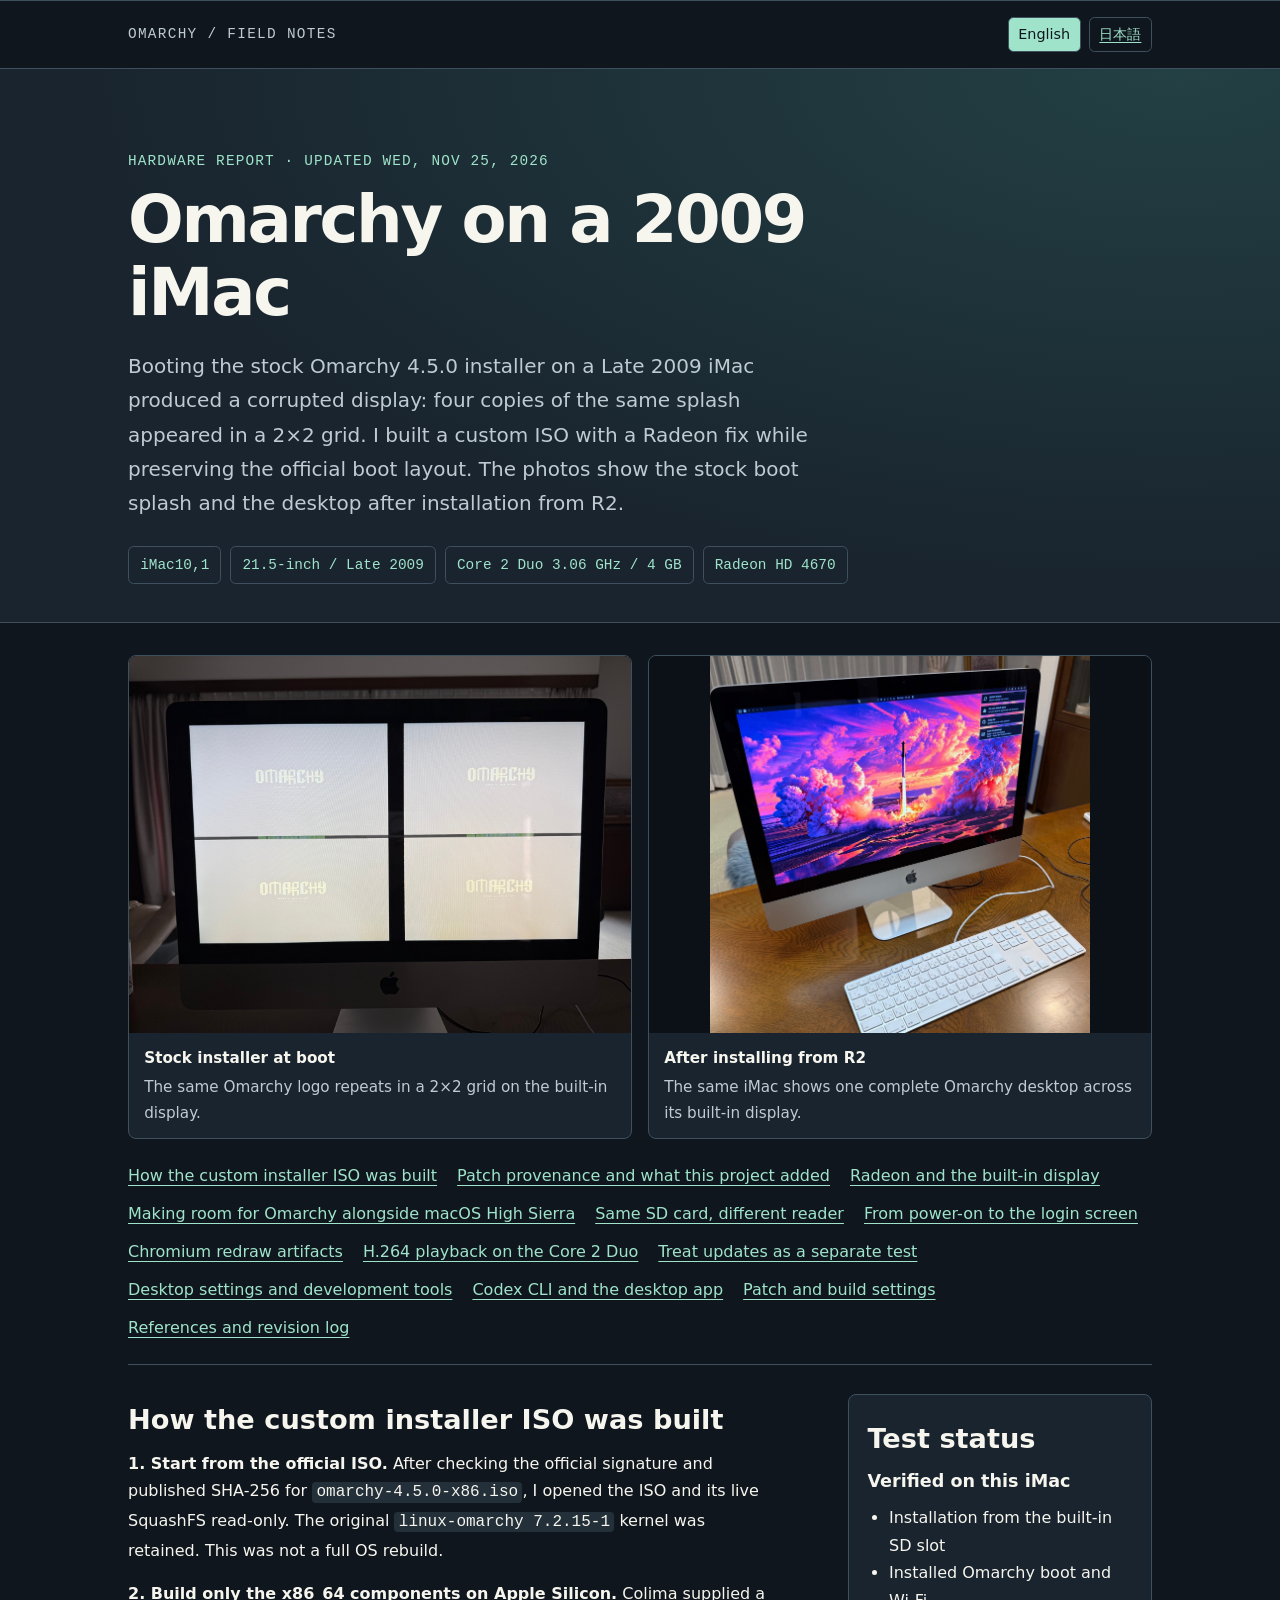
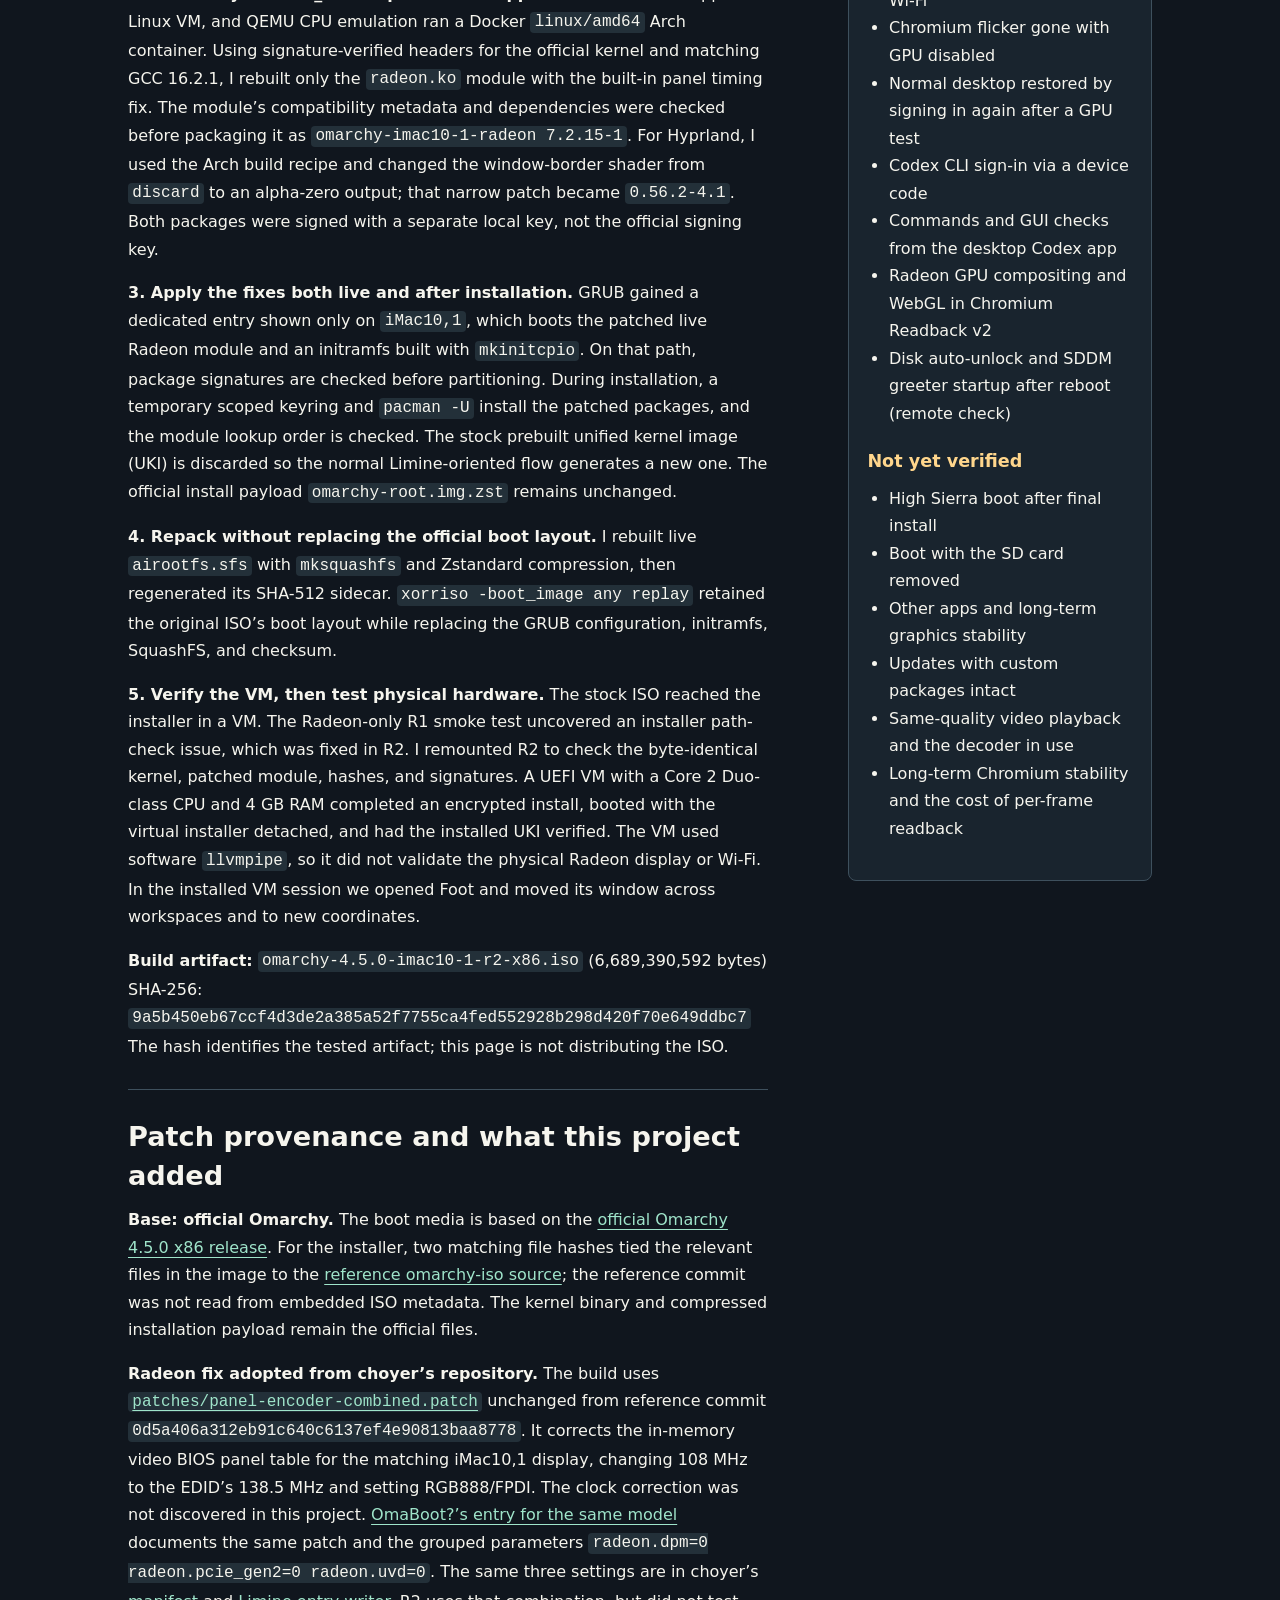
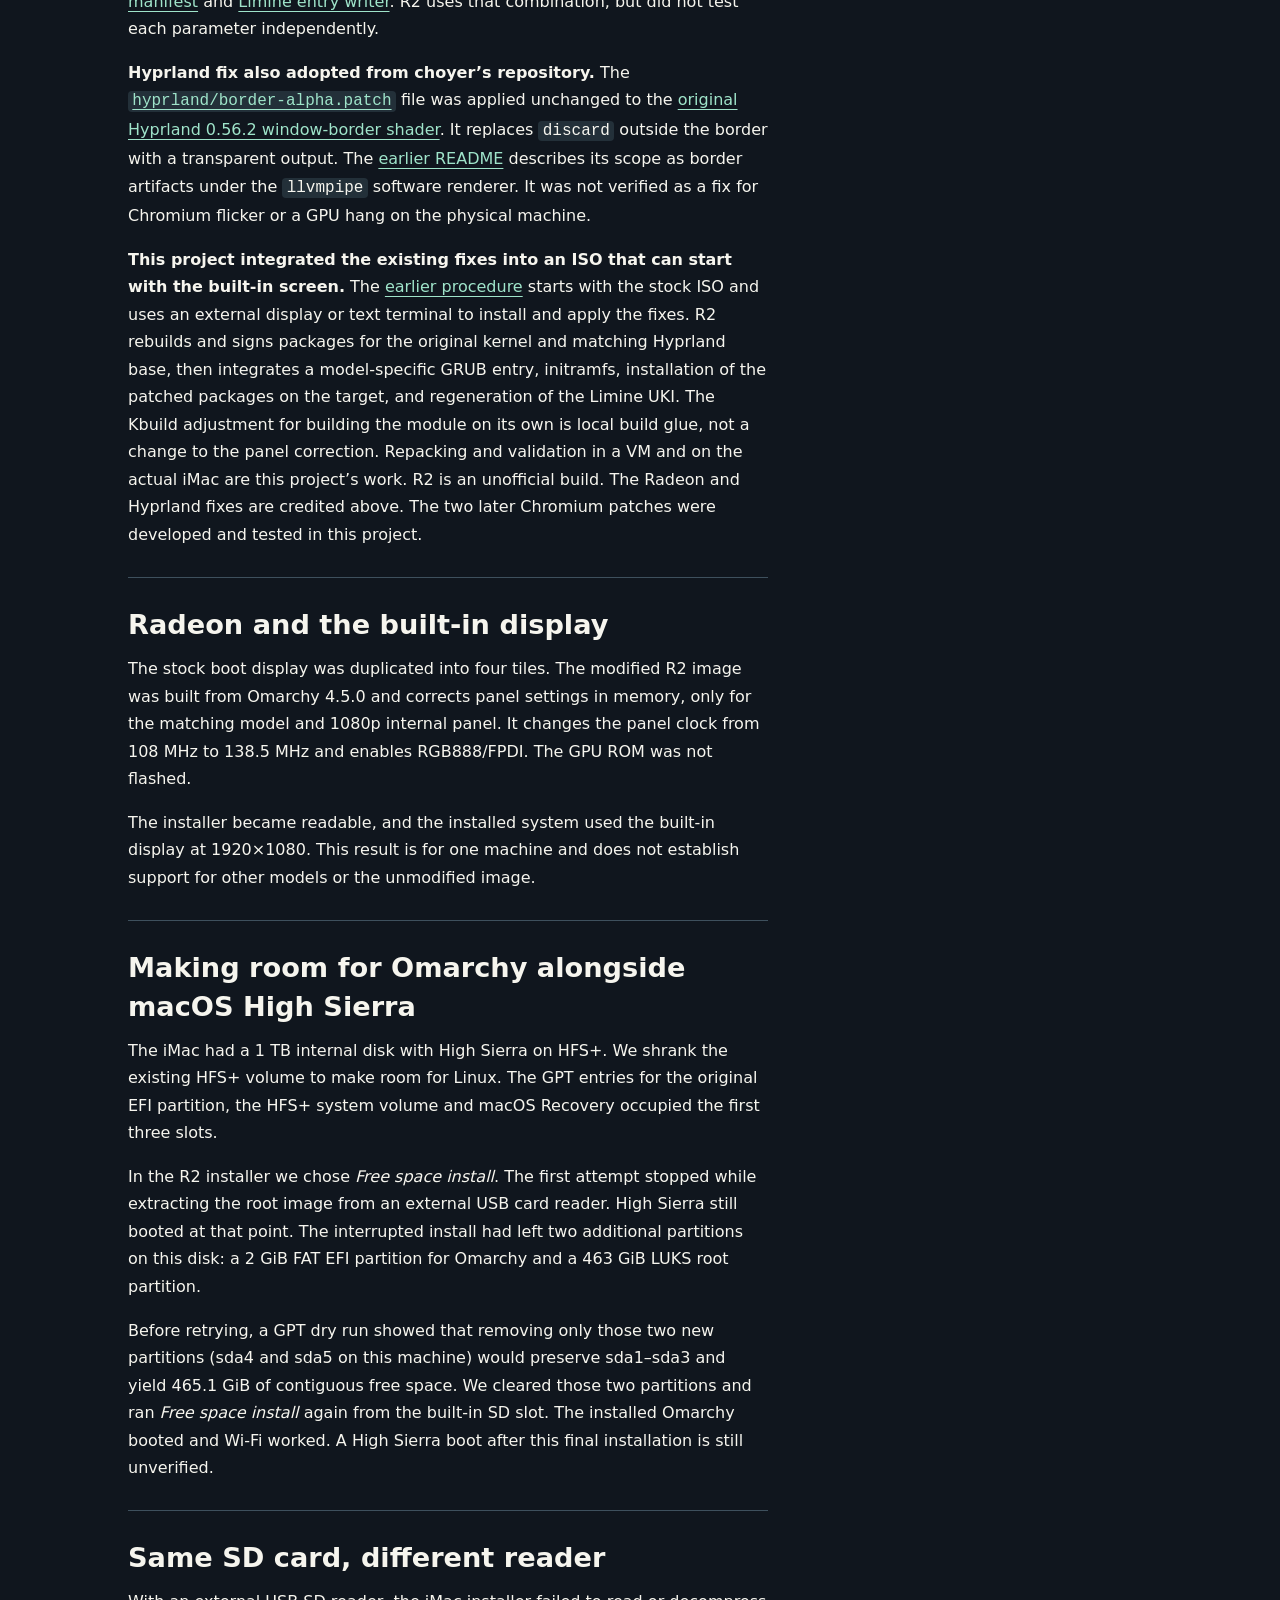
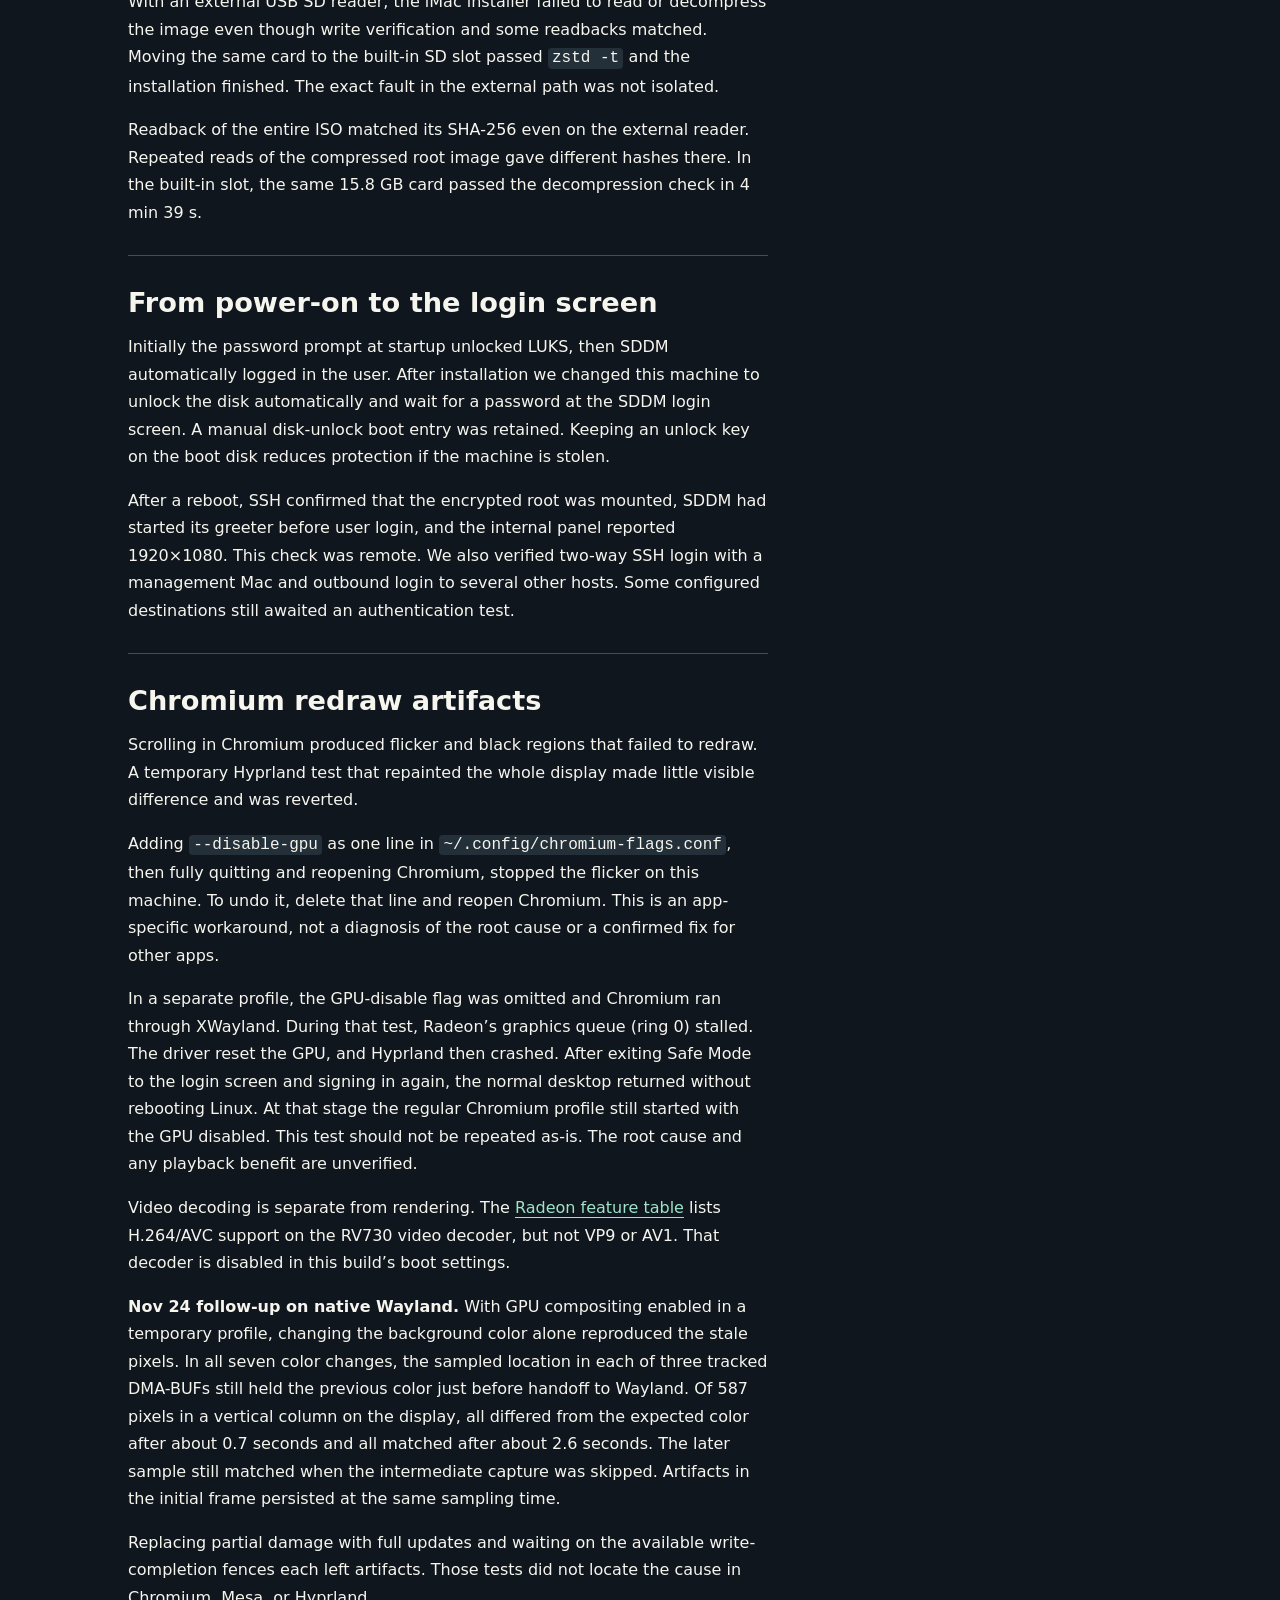
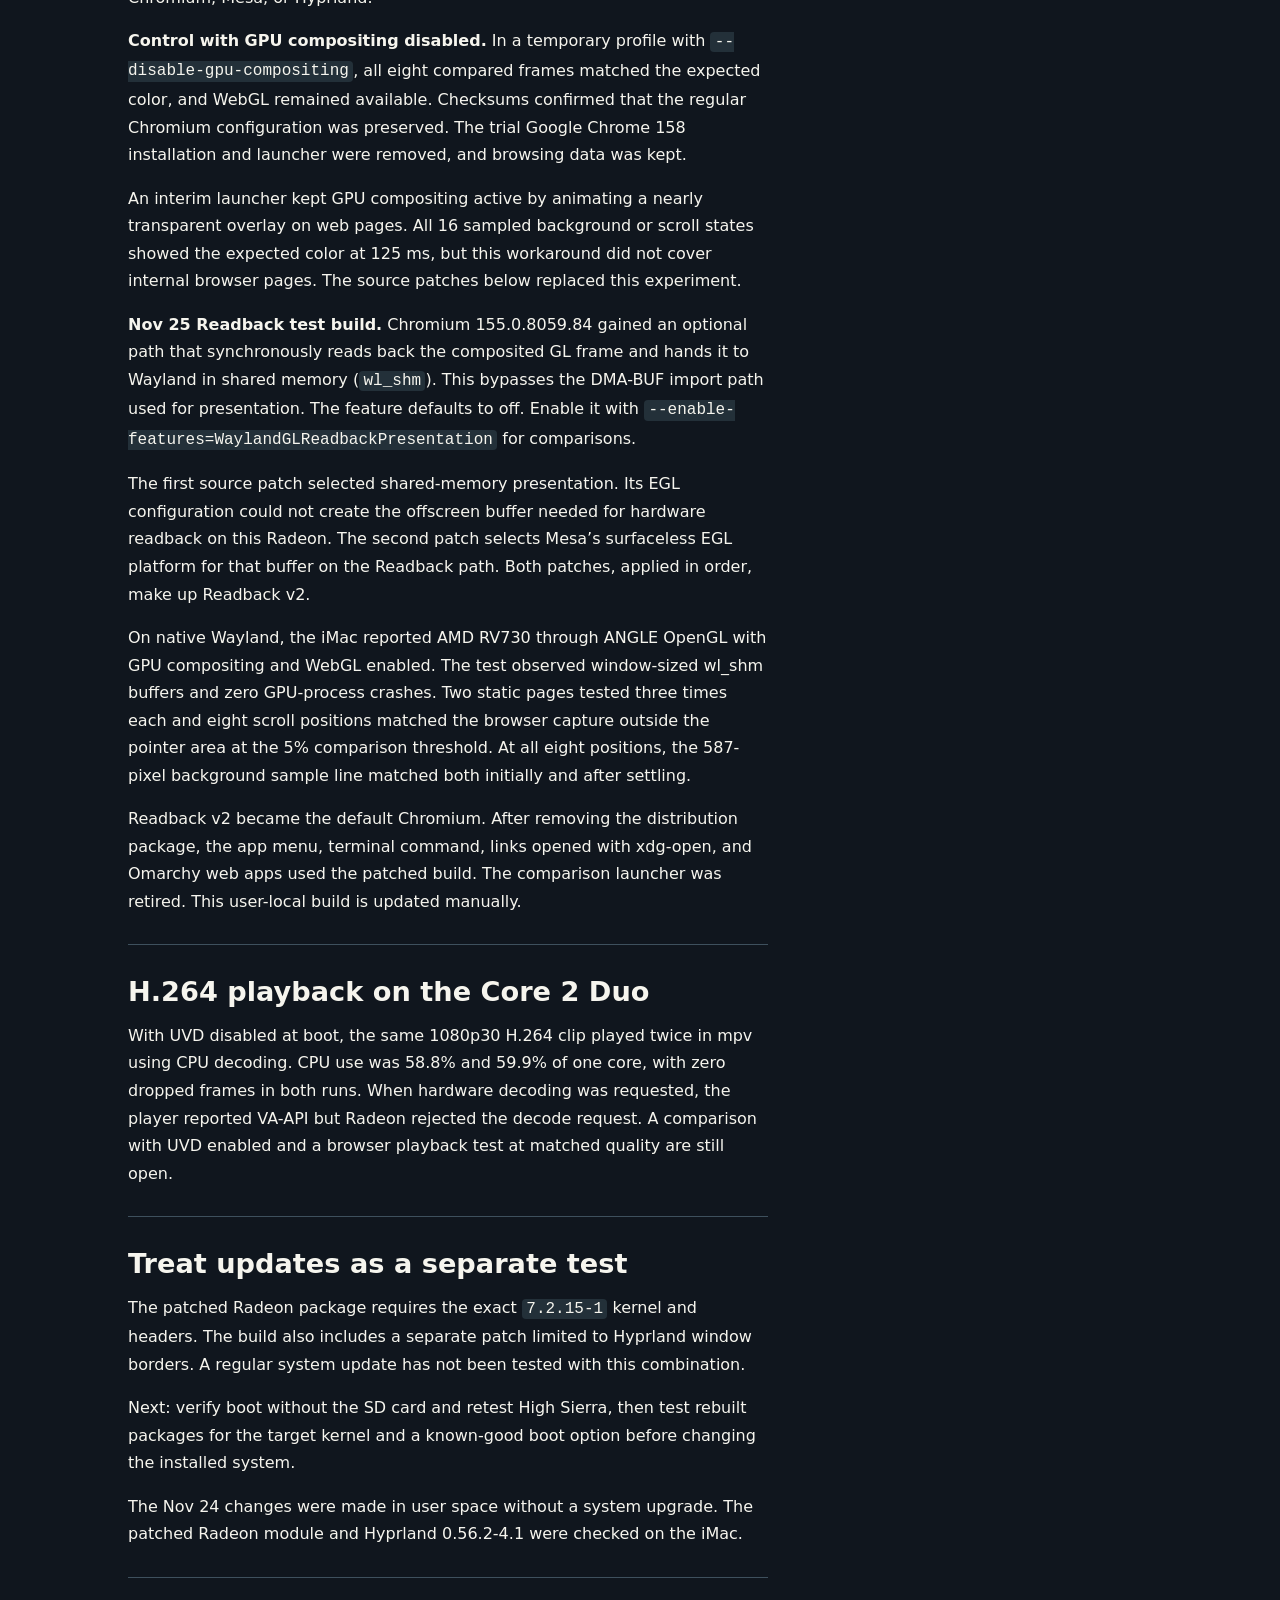
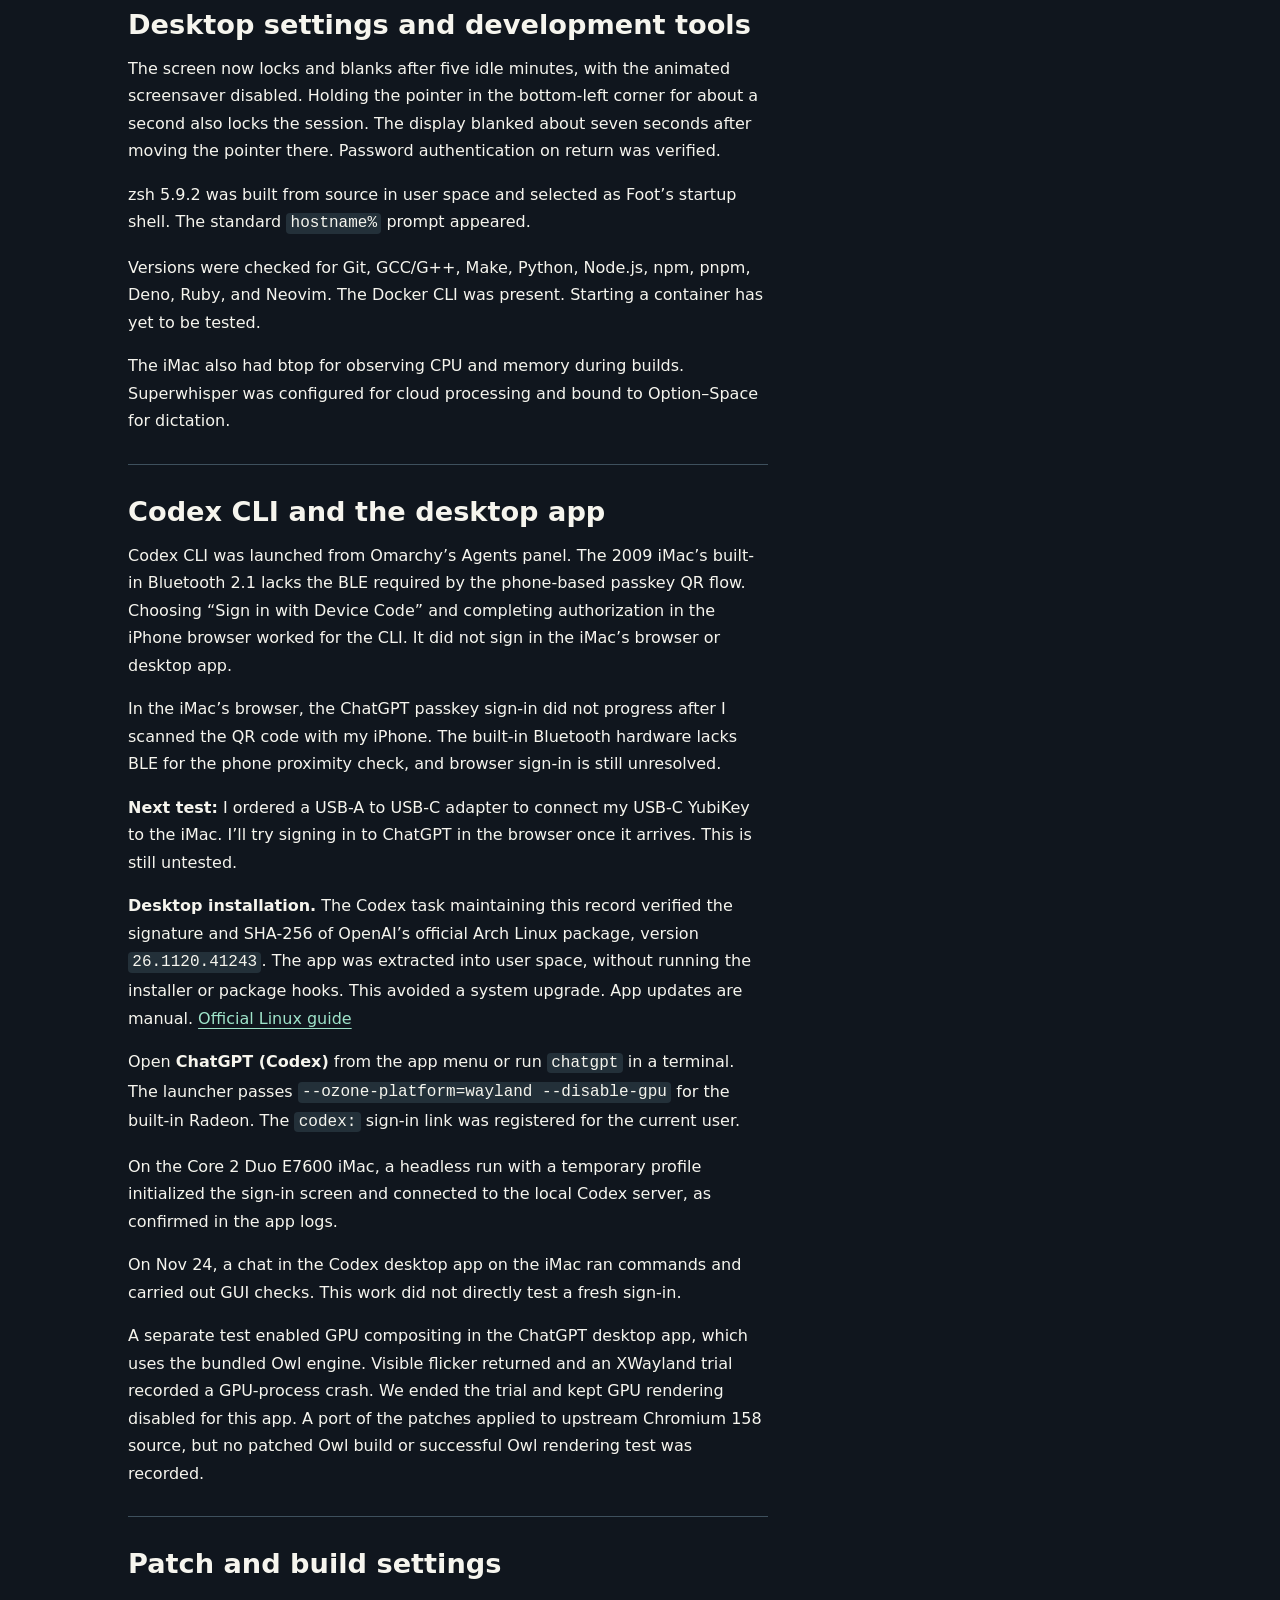
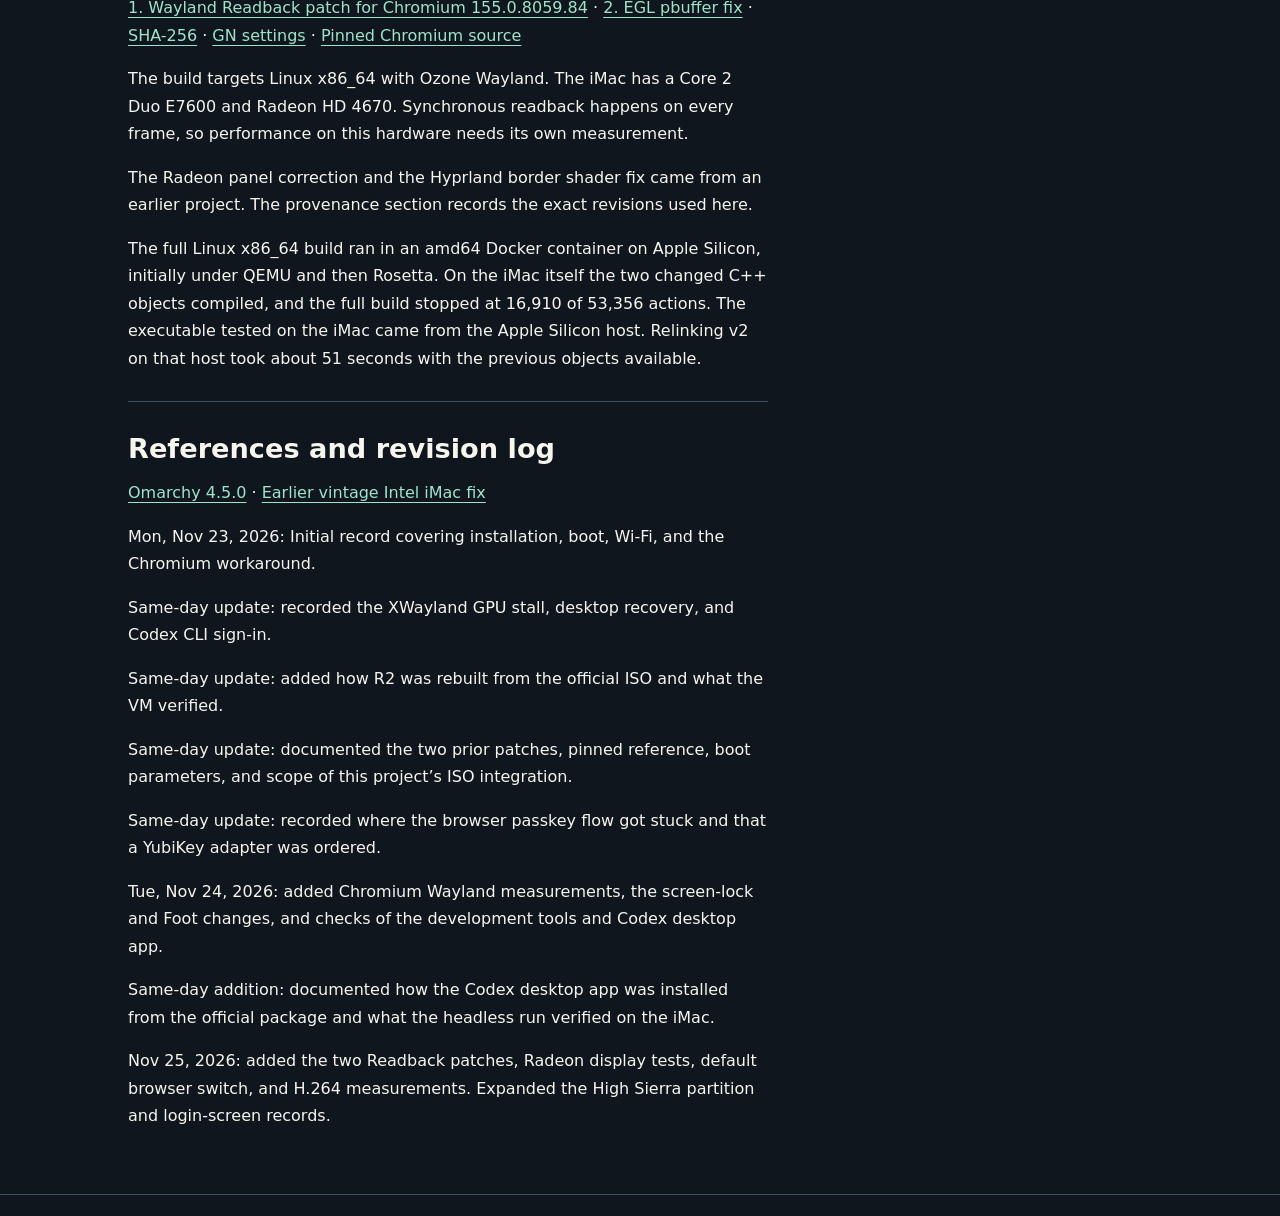
==== docs/index.html @ a78d5754 "Publish bilingual Late 2009 iMac field notes and Chromium Readback patches" ====
<!doctype html>
<html lang="en"><head><meta charset="utf-8"><meta name="viewport" content="width=device-width, initial-scale=1"><title>Omarchy on a 2009 iMac</title><meta name="description" content="Booting the stock Omarchy 4.5.0 installer on a Late 2009 iMac produced a corrupted display: four copies of the same splash appeared in a 2×2 grid. I built a custom ISO with a Radeon fix while preserving the official boot layout. The photos show the stock boot splash and the desktop after installation from R2."><link rel="canonical" href="https://dueyama.github.io/omarchy-imac-field-notes/">
<link rel="alternate" hreflang="en" href="https://dueyama.github.io/omarchy-imac-field-notes/">
<link rel="alternate" hreflang="ja" href="https://dueyama.github.io/omarchy-imac-field-notes/ja.html">
<meta property="og:type" content="article"><meta property="og:url" content="https://dueyama.github.io/omarchy-imac-field-notes/">
<meta property="og:title" content="Omarchy on a 2009 iMac">
<meta property="og:description" content="Booting the stock Omarchy 4.5.0 installer on a Late 2009 iMac produced a corrupted display: four copies of the same splash appeared in a 2×2 grid. I built a custom ISO with a Radeon fix while preserving the official boot layout. The photos show the stock boot splash and the desktop after installation from R2.">
<meta property="og:image" content="https://dueyama.github.io/omarchy-imac-field-notes/images/r2-desktop.jpeg">
<meta name="twitter:card" content="summary_large_image"><link rel="stylesheet" href="style.css"></head>
<body><header><div class="wrap"><div class="label">OMARCHY / FIELD NOTES</div><nav class="lang" aria-label="Language"><span aria-current="page">English</span><a href="ja.html" lang="ja" hreflang="ja">日本語</a></nav></div></header>
<div class="hero"><div class="wrap"><div class="eyebrow">HARDWARE REPORT · UPDATED WED, NOV 25, 2026</div><h1>Omarchy on a 2009 iMac</h1><p class="intro">Booting the stock Omarchy 4.5.0 installer on a Late 2009 iMac produced a corrupted display: four copies of the same splash appeared in a 2×2 grid. I built a custom ISO with a Radeon fix while preserving the official boot layout. The photos show the stock boot splash and the desktop after installation from R2.</p><ul class="spec"><li><b>iMac10,1</b></li><li><b>21.5-inch / Late 2009</b></li><li><b>Core 2 Duo 3.06 GHz / 4 GB</b></li><li><b>Radeon HD 4670</b></li></ul></div></div>
<main class="wrap"><div class="comparison"><figure><a href="images/stock-boot.jpeg"><img src="images/stock-boot.jpeg" width="1536" height="1152" alt="The same Omarchy logo repeats in a 2×2 grid on the built-in display." decoding="async"></a><figcaption><strong>Stock installer at boot</strong> The same Omarchy logo repeats in a 2×2 grid on the built-in display.</figcaption></figure><figure><a href="images/r2-desktop.jpeg"><img src="images/r2-desktop.jpeg" width="1536" height="1522" alt="The same iMac shows one complete Omarchy desktop across its built-in display." decoding="async"></a><figcaption><strong>After installing from R2</strong> The same iMac shows one complete Omarchy desktop across its built-in display.</figcaption></figure></div><nav class="toc" aria-label="Contents"><a href="#iso">How the custom installer ISO was built</a><a href="#provenance">Patch provenance and what this project added</a><a href="#display">Radeon and the built-in display</a><a href="#storage">Making room for Omarchy alongside macOS High Sierra</a><a href="#install">Same SD card, different reader</a><a href="#login">From power-on to the login screen</a><a href="#chromium">Chromium redraw artifacts</a><a href="#video">H.264 playback on the Core 2 Duo</a><a href="#updates">Treat updates as a separate test</a><a href="#daily">Desktop settings and development tools</a><a href="#codex">Codex CLI and the desktop app</a><a href="#patches">Patch and build settings</a><a href="#references">References and revision log</a></nav><div class="article"><article><section id="iso"><h2>How the custom installer ISO was built</h2><p><strong>1. Start from the official ISO.</strong> After checking the official signature and published SHA-256 for <code>omarchy-4.5.0-x86.iso</code>, I opened the ISO and its live SquashFS read-only. The original <code>linux-omarchy 7.2.15-1</code> kernel was retained. This was not a full OS rebuild.</p><p><strong>2. Build only the x86_64 components on Apple Silicon.</strong> Colima supplied a Linux VM, and QEMU CPU emulation ran a Docker <code>linux/amd64</code> Arch container. Using signature-verified headers for the official kernel and matching GCC 16.2.1, I rebuilt only the <code>radeon.ko</code> module with the built-in panel timing fix. The module’s compatibility metadata and dependencies were checked before packaging it as <code>omarchy-imac10-1-radeon 7.2.15-1</code>. For Hyprland, I used the Arch build recipe and changed the window-border shader from <code>discard</code> to an alpha-zero output; that narrow patch became <code>0.56.2-4.1</code>. Both packages were signed with a separate local key, not the official signing key.</p><p><strong>3. Apply the fixes both live and after installation.</strong> GRUB gained a dedicated entry shown only on <code>iMac10,1</code>, which boots the patched live Radeon module and an initramfs built with <code>mkinitcpio</code>. On that path, package signatures are checked before partitioning. During installation, a temporary scoped keyring and <code>pacman -U</code> install the patched packages, and the module lookup order is checked. The stock prebuilt unified kernel image (UKI) is discarded so the normal Limine-oriented flow generates a new one. The official install payload <code>omarchy-root.img.zst</code> remains unchanged.</p><p><strong>4. Repack without replacing the official boot layout.</strong> I rebuilt live <code>airootfs.sfs</code> with <code>mksquashfs</code> and Zstandard compression, then regenerated its SHA-512 sidecar. <code>xorriso -boot_image any replay</code> retained the original ISO’s boot layout while replacing the GRUB configuration, initramfs, SquashFS, and checksum.</p><p><strong>5. Verify the VM, then test physical hardware.</strong> The stock ISO reached the installer in a VM. The Radeon-only R1 smoke test uncovered an installer path-check issue, which was fixed in R2. I remounted R2 to check the byte-identical kernel, patched module, hashes, and signatures. A UEFI VM with a Core 2 Duo-class CPU and 4 GB RAM completed an encrypted install, booted with the virtual installer detached, and had the installed UKI verified. The VM used software <code>llvmpipe</code>, so it did not validate the physical Radeon display or Wi-Fi. In the installed VM session we opened Foot and moved its window across workspaces and to new coordinates.</p><p><strong>Build artifact:</strong> <code>omarchy-4.5.0-imac10-1-r2-x86.iso</code> (6,689,390,592 bytes)<br>SHA-256: <code>9a5b450eb67ccf4d3de2a385a52f7755ca4fed552928b298d420f70e649ddbc7</code><br>The hash identifies the tested artifact; this page is not distributing the ISO.</p></section><section id="provenance"><h2>Patch provenance and what this project added</h2><p><strong>Base: official Omarchy.</strong> The boot media is based on the <a href="https://github.com/omacom/omarchy/releases/tag/v4.5.0">official Omarchy 4.5.0 x86 release</a>. For the installer, two matching file hashes tied the relevant files in the image to the <a href="https://github.com/omacom/omarchy-iso/tree/d5136a69782c00fe8d53fc98e4f3a990447d4840">reference omarchy-iso source</a>; the reference commit was not read from embedded ISO metadata. The kernel binary and compressed installation payload remain the official files.</p><p><strong>Radeon fix adopted from choyer’s repository.</strong> The build uses <a href="https://github.com/choyer/omarchy-vintage-intel-imac-fix/blob/0d5a406a312eb91c640c6137ef4e90813baa8778/patches/panel-encoder-combined.patch"><code>patches/panel-encoder-combined.patch</code></a> unchanged from reference commit <code>0d5a406a312eb91c640c6137ef4e90813baa8778</code>. It corrects the in-memory video BIOS panel table for the matching iMac10,1 display, changing 108 MHz to the EDID’s 138.5 MHz and setting RGB888/FPDI. The clock correction was not discovered in this project. <a href="https://doesitomarchy.com/fixes#omaboot.radeon-imac10-1-panel-clock">OmaBoot?’s entry for the same model</a> documents the same patch and the grouped parameters <code>radeon.dpm=0 radeon.pcie_gen2=0 radeon.uvd=0</code>. The same three settings are in choyer’s <a href="https://github.com/choyer/omarchy-vintage-intel-imac-fix/blob/0d5a406a312eb91c640c6137ef4e90813baa8778/manifest.json#L12">manifest</a> and <a href="https://github.com/choyer/omarchy-vintage-intel-imac-fix/blob/0d5a406a312eb91c640c6137ef4e90813baa8778/tools/write-limine-entry.py#L9">Limine entry writer</a>. R2 uses that combination, but did not test each parameter independently.</p><p><strong>Hyprland fix also adopted from choyer’s repository.</strong> The <a href="https://github.com/choyer/omarchy-vintage-intel-imac-fix/blob/0d5a406a312eb91c640c6137ef4e90813baa8778/hyprland/border-alpha.patch"><code>hyprland/border-alpha.patch</code></a> file was applied unchanged to the <a href="https://github.com/hyprwm/Hyprland/blob/efb50993780079460b0cbed1363e2166a2de1d9f/src/render/shaders/glsl/border.glsl">original Hyprland 0.56.2 window-border shader</a>. It replaces <code>discard</code> outside the border with a transparent output. The <a href="https://github.com/choyer/omarchy-vintage-intel-imac-fix/blob/0d5a406a312eb91c640c6137ef4e90813baa8778/README.md">earlier README</a> describes its scope as border artifacts under the <code>llvmpipe</code> software renderer. It was not verified as a fix for Chromium flicker or a GPU hang on the physical machine.</p><p><strong>This project integrated the existing fixes into an ISO that can start with the built-in screen.</strong> The <a href="https://github.com/choyer/omarchy-vintage-intel-imac-fix/blob/0d5a406a312eb91c640c6137ef4e90813baa8778/README.md">earlier procedure</a> starts with the stock ISO and uses an external display or text terminal to install and apply the fixes. R2 rebuilds and signs packages for the original kernel and matching Hyprland base, then integrates a model-specific GRUB entry, initramfs, installation of the patched packages on the target, and regeneration of the Limine UKI. The Kbuild adjustment for building the module on its own is local build glue, not a change to the panel correction. Repacking and validation in a VM and on the actual iMac are this project’s work. R2 is an unofficial build. The Radeon and Hyprland fixes are credited above. The two later Chromium patches were developed and tested in this project.</p></section><section id="display"><h2>Radeon and the built-in display</h2><p>The stock boot display was duplicated into four tiles. The modified R2 image was built from Omarchy 4.5.0 and corrects panel settings in memory, only for the matching model and 1080p internal panel. It changes the panel clock from 108 MHz to 138.5 MHz and enables RGB888/FPDI. The GPU ROM was not flashed.</p><p>The installer became readable, and the installed system used the built-in display at 1920×1080. This result is for one machine and does not establish support for other models or the unmodified image.</p></section><section id="storage"><h2>Making room for Omarchy alongside macOS High Sierra</h2><p>The iMac had a 1 TB internal disk with High Sierra on HFS+. We shrank the existing HFS+ volume to make room for Linux. The GPT entries for the original EFI partition, the HFS+ system volume and macOS Recovery occupied the first three slots.</p><p>In the R2 installer we chose <em>Free space install</em>. The first attempt stopped while extracting the root image from an external USB card reader. High Sierra still booted at that point. The interrupted install had left two additional partitions on this disk: a 2 GiB FAT EFI partition for Omarchy and a 463 GiB LUKS root partition.</p><p>Before retrying, a GPT dry run showed that removing only those two new partitions (sda4 and sda5 on this machine) would preserve sda1–sda3 and yield 465.1 GiB of contiguous free space. We cleared those two partitions and ran <em>Free space install</em> again from the built-in SD slot. The installed Omarchy booted and Wi-Fi worked. A High Sierra boot after this final installation is still unverified.</p></section><section id="install"><h2>Same SD card, different reader</h2><p>With an external USB SD reader, the iMac installer failed to read or decompress the image even though write verification and some readbacks matched. Moving the same card to the built-in SD slot passed <code>zstd -t</code> and the installation finished. The exact fault in the external path was not isolated.</p><p>Readback of the entire ISO matched its SHA-256 even on the external reader. Repeated reads of the compressed root image gave different hashes there. In the built-in slot, the same 15.8 GB card passed the decompression check in 4 min 39 s.</p></section><section id="login"><h2>From power-on to the login screen</h2><p>Initially the password prompt at startup unlocked LUKS, then SDDM automatically logged in the user. After installation we changed this machine to unlock the disk automatically and wait for a password at the SDDM login screen. A manual disk-unlock boot entry was retained. Keeping an unlock key on the boot disk reduces protection if the machine is stolen.</p><p>After a reboot, SSH confirmed that the encrypted root was mounted, SDDM had started its greeter before user login, and the internal panel reported 1920×1080. This check was remote. We also verified two-way SSH login with a management Mac and outbound login to several other hosts. Some configured destinations still awaited an authentication test.</p></section><section id="chromium"><h2>Chromium redraw artifacts</h2><p>Scrolling in Chromium produced flicker and black regions that failed to redraw. A temporary Hyprland test that repainted the whole display made little visible difference and was reverted.</p><p>Adding <code>--disable-gpu</code> as one line in <code>~/.config/chromium-flags.conf</code>, then fully quitting and reopening Chromium, stopped the flicker on this machine. To undo it, delete that line and reopen Chromium. This is an app-specific workaround, not a diagnosis of the root cause or a confirmed fix for other apps.</p><p>In a separate profile, the GPU-disable flag was omitted and Chromium ran through XWayland. During that test, Radeon’s graphics queue (ring 0) stalled. The driver reset the GPU, and Hyprland then crashed. After exiting Safe Mode to the login screen and signing in again, the normal desktop returned without rebooting Linux. At that stage the regular Chromium profile still started with the GPU disabled. This test should not be repeated as-is. The root cause and any playback benefit are unverified.</p><p>Video decoding is separate from rendering. The <a href="https://www.x.org/RadeonFeature/#radeon-uvd-unified-video-decoder-hardware">Radeon feature table</a> lists H.264/AVC support on the RV730 video decoder, but not VP9 or AV1. That decoder is disabled in this build’s boot settings.</p><p><strong>Nov 24 follow-up on native Wayland.</strong> With GPU compositing enabled in a temporary profile, changing the background color alone reproduced the stale pixels. In all seven color changes, the sampled location in each of three tracked DMA-BUFs still held the previous color just before handoff to Wayland. Of 587 pixels in a vertical column on the display, all differed from the expected color after about 0.7 seconds and all matched after about 2.6 seconds. The later sample still matched when the intermediate capture was skipped. Artifacts in the initial frame persisted at the same sampling time.</p><p>Replacing partial damage with full updates and waiting on the available write-completion fences each left artifacts. Those tests did not locate the cause in Chromium, Mesa, or Hyprland.</p><p><strong>Control with GPU compositing disabled.</strong> In a temporary profile with <code>--disable-gpu-compositing</code>, all eight compared frames matched the expected color, and WebGL remained available. Checksums confirmed that the regular Chromium configuration was preserved. The trial Google Chrome 158 installation and launcher were removed, and browsing data was kept.</p><p>An interim launcher kept GPU compositing active by animating a nearly transparent overlay on web pages. All 16 sampled background or scroll states showed the expected color at 125 ms, but this workaround did not cover internal browser pages. The source patches below replaced this experiment.</p><p><strong>Nov 25 Readback test build.</strong> Chromium 155.0.8059.84 gained an optional path that synchronously reads back the composited GL frame and hands it to Wayland in shared memory (<code>wl_shm</code>). This bypasses the DMA-BUF import path used for presentation. The feature defaults to off. Enable it with <code>--enable-features=WaylandGLReadbackPresentation</code> for comparisons.</p><p>The first source patch selected shared-memory presentation. Its EGL configuration could not create the offscreen buffer needed for hardware readback on this Radeon. The second patch selects Mesa’s surfaceless EGL platform for that buffer on the Readback path. Both patches, applied in order, make up Readback v2.</p><p>On native Wayland, the iMac reported AMD RV730 through ANGLE OpenGL with GPU compositing and WebGL enabled. The test observed window-sized wl_shm buffers and zero GPU-process crashes. Two static pages tested three times each and eight scroll positions matched the browser capture outside the pointer area at the 5% comparison threshold. At all eight positions, the 587-pixel background sample line matched both initially and after settling.</p><p>Readback v2 became the default Chromium. After removing the distribution package, the app menu, terminal command, links opened with xdg-open, and Omarchy web apps used the patched build. The comparison launcher was retired. This user-local build is updated manually.</p></section><section id="video"><h2>H.264 playback on the Core 2 Duo</h2><p>With UVD disabled at boot, the same 1080p30 H.264 clip played twice in mpv using CPU decoding. CPU use was 58.8% and 59.9% of one core, with zero dropped frames in both runs. When hardware decoding was requested, the player reported VA-API but Radeon rejected the decode request. A comparison with UVD enabled and a browser playback test at matched quality are still open.</p></section><section id="updates"><h2>Treat updates as a separate test</h2><p>The patched Radeon package requires the exact <code>7.2.15-1</code> kernel and headers. The build also includes a separate patch limited to Hyprland window borders. A regular system update has not been tested with this combination.</p><p>Next: verify boot without the SD card and retest High Sierra, then test rebuilt packages for the target kernel and a known-good boot option before changing the installed system.</p><p>The Nov 24 changes were made in user space without a system upgrade. The patched Radeon module and Hyprland 0.56.2-4.1 were checked on the iMac.</p></section><section id="daily"><h2>Desktop settings and development tools</h2><p>The screen now locks and blanks after five idle minutes, with the animated screensaver disabled. Holding the pointer in the bottom-left corner for about a second also locks the session. The display blanked about seven seconds after moving the pointer there. Password authentication on return was verified.</p><p>zsh 5.9.2 was built from source in user space and selected as Foot’s startup shell. The standard <code>hostname%</code> prompt appeared.</p><p>Versions were checked for Git, GCC/G++, Make, Python, Node.js, npm, pnpm, Deno, Ruby, and Neovim. The Docker CLI was present. Starting a container has yet to be tested.</p><p>The iMac also had btop for observing CPU and memory during builds. Superwhisper was configured for cloud processing and bound to Option–Space for dictation.</p></section><section id="codex"><h2>Codex CLI and the desktop app</h2><p>Codex CLI was launched from Omarchy’s Agents panel. The 2009 iMac’s built-in Bluetooth 2.1 lacks the BLE required by the phone-based passkey QR flow. Choosing “Sign in with Device Code” and completing authorization in the iPhone browser worked for the CLI. It did not sign in the iMac’s browser or desktop app.</p><p>In the iMac’s browser, the ChatGPT passkey sign-in did not progress after I scanned the QR code with my iPhone. The built-in Bluetooth hardware lacks BLE for the phone proximity check, and browser sign-in is still unresolved.</p><p><strong>Next test:</strong> I ordered a USB-A to USB-C adapter to connect my USB-C YubiKey to the iMac. I’ll try signing in to ChatGPT in the browser once it arrives. This is still untested.</p><p><strong>Desktop installation.</strong> The Codex task maintaining this record verified the signature and SHA-256 of OpenAI’s official Arch Linux package, version <code>26.1120.41243</code>. The app was extracted into user space, without running the installer or package hooks. This avoided a system upgrade. App updates are manual. <a href="https://learn.chatgpt.com/docs/linux/linux-app">Official Linux guide</a></p><p>Open <strong>ChatGPT (Codex)</strong> from the app menu or run <code>chatgpt</code> in a terminal. The launcher passes <code>--ozone-platform=wayland --disable-gpu</code> for the built-in Radeon. The <code>codex:</code> sign-in link was registered for the current user.</p><p>On the Core 2 Duo E7600 iMac, a headless run with a temporary profile initialized the sign-in screen and connected to the local Codex server, as confirmed in the app logs.</p><p>On Nov 24, a chat in the Codex desktop app on the iMac ran commands and carried out GUI checks. This work did not directly test a fresh sign-in.</p><p>A separate test enabled GPU compositing in the ChatGPT desktop app, which uses the bundled Owl engine. Visible flicker returned and an XWayland trial recorded a GPU-process crash. We ended the trial and kept GPU rendering disabled for this app. A port of the patches applied to upstream Chromium 158 source, but no patched Owl build or successful Owl rendering test was recorded.</p></section><section id="patches"><h2>Patch and build settings</h2><p><a href="patches/chromium-155.0.8059.84/wayland-gl-readback.patch" download>1. Wayland Readback patch for Chromium 155.0.8059.84</a> · <a href="patches/chromium-155.0.8059.84/readback-pbuffer-v2.patch" download>2. EGL pbuffer fix</a> · <a href="patches/chromium-155.0.8059.84/SHA256SUMS">SHA-256</a> · <a href="patches/chromium-155.0.8059.84/args.gn">GN settings</a> · <a href="https://chromium.googlesource.com/chromium/src/+/5869fe313571d75152b77813cf0a4ee26a4e6df0">Pinned Chromium source</a></p><p>The build targets Linux x86_64 with Ozone Wayland. The iMac has a Core 2 Duo E7600 and Radeon HD 4670. Synchronous readback happens on every frame, so performance on this hardware needs its own measurement.</p><p>The Radeon panel correction and the Hyprland border shader fix came from an earlier project. The provenance section records the exact revisions used here.</p><p>The full Linux x86_64 build ran in an amd64 Docker container on Apple Silicon, initially under QEMU and then Rosetta. On the iMac itself the two changed C++ objects compiled, and the full build stopped at 16,910 of 53,356 actions. The executable tested on the iMac came from the Apple Silicon host. Relinking v2 on that host took about 51 seconds with the previous objects available.</p></section><section id="references"><h2>References and revision log</h2><p><a href="https://github.com/omacom/omarchy/releases/tag/v4.5.0">Omarchy 4.5.0</a> · <a href="https://github.com/choyer/omarchy-vintage-intel-imac-fix/tree/0d5a406a312eb91c640c6137ef4e90813baa8778">Earlier vintage Intel iMac fix</a></p><p>Mon, Nov 23, 2026: Initial record covering installation, boot, Wi-Fi, and the Chromium workaround.</p><p>Same-day update: recorded the XWayland GPU stall, desktop recovery, and Codex CLI sign-in.</p><p>Same-day update: added how R2 was rebuilt from the official ISO and what the VM verified.</p><p>Same-day update: documented the two prior patches, pinned reference, boot parameters, and scope of this project’s ISO integration.</p><p>Same-day update: recorded where the browser passkey flow got stuck and that a YubiKey adapter was ordered.</p><p>Tue, Nov 24, 2026: added Chromium Wayland measurements, the screen-lock and Foot changes, and checks of the development tools and Codex desktop app.</p><p>Same-day addition: documented how the Codex desktop app was installed from the official package and what the headless run verified on the iMac.</p><p>Nov 25, 2026: added the two Readback patches, Radeon display tests, default browser switch, and H.264 measurements. Expanded the High Sierra partition and login-screen records.</p></section></article><aside class="callouts"><h2>Test status</h2><h3>Verified on this iMac</h3><ul><li>Installation from the built-in SD slot</li><li>Installed Omarchy boot and Wi-Fi</li><li>Chromium flicker gone with GPU disabled</li><li>Normal desktop restored by signing in again after a GPU test</li><li>Codex CLI sign-in via a device code</li><li>Commands and GUI checks from the desktop Codex app</li><li>Radeon GPU compositing and WebGL in Chromium Readback v2</li><li>Disk auto-unlock and SDDM greeter startup after reboot (remote check)</li></ul><h3 class="pending">Not yet verified</h3><ul><li>High Sierra boot after final install</li><li>Boot with the SD card removed</li><li>Other apps and long-term graphics stability</li><li>Updates with custom packages intact</li><li>Same-quality video playback and the decoder in use</li><li>Long-term Chromium stability and the cost of per-frame readback</li></ul></aside></div></main>
<footer><div class="wrap">Unofficial field notes. More test results will be added as they are verified.</div></footer></body></html>
---- docs/style.css ----
:root{color-scheme:dark;--bg:#10161e;--panel:#19242e;--text:#f6f5ee;--muted:#bfcbd2;--line:#3e505d;--accent:#9fe4ca;--amber:#ffd68c;font-family:system-ui,-apple-system,sans-serif;font-size:100%;line-height:1.72}
*{box-sizing:border-box} body{margin:0;color:var(--text);background:var(--bg)} a{color:var(--accent);text-underline-offset:.23em} a:focus-visible{outline:2px solid var(--amber);outline-offset:4px} .wrap{width:min(100% - 2.5rem,64rem);margin-inline:auto}
header .wrap{display:flex;align-items:center;justify-content:space-between;gap:1rem;min-height:4.2rem}.label,.eyebrow,code,.spec b{font-family:ui-monospace,monospace}.label{letter-spacing:.09em;font-size:.9rem;color:var(--muted)} .lang{display:flex;gap:.5rem;white-space:nowrap;font-size:.9rem}.lang a,.lang span{border:1px solid var(--line);border-radius:.35rem;padding:.25rem .6rem}.lang span{background:var(--accent);color:var(--bg)} header,footer{border-block:1px solid var(--line)}
.hero{background:radial-gradient(ellipse at 92% 0%,#234044,transparent 66%),var(--panel);border-bottom:1px solid var(--line);padding:clamp(2.3rem,7vw,5rem) 0 2.4rem} .eyebrow{color:var(--accent);letter-spacing:.08em;font-size:.9rem} h1{font-size:clamp(2rem,6vw,4.1rem);line-height:1.12;letter-spacing:-.035em;margin:.55rem 0 1.2rem;max-width:18ch} .intro{font-size:clamp(1.05rem,2vw,1.25rem);max-width:44rem;color:var(--muted)}.spec{display:flex;flex-wrap:wrap;gap:.55rem;margin:1.6rem 0 0;padding:0;list-style:none}.spec li{padding:.3rem .7rem;border:1px solid var(--line);border-radius:.35rem;font-size:.9rem}.spec b{color:var(--accent);font-weight:500}
main{padding-block:1rem 3rem}.toc{display:flex;flex-wrap:wrap;gap:.65rem 1.25rem;padding:1rem 0 1.4rem;border-bottom:1px solid var(--line)} .article{display:grid;grid-template-columns:minmax(0,1fr) minmax(15rem,19rem);gap:clamp(2rem,7vw,5rem);margin-top:1.8rem} section{scroll-margin-top:1rem} section + section{border-top:1px solid var(--line);margin-top:1.8rem;padding-top:1.3rem}h2{font-size:clamp(1.3rem,3vw,1.7rem);line-height:1.42;margin:.45rem 0}h3{font-size:1.1rem;margin:.35rem 0}p{margin:.65rem 0 1rem}ul{padding-inline-start:1.35rem}.callouts{align-self:start;background:var(--panel);border:1px solid var(--line);border-radius:.5rem;padding:1.15rem}.callouts ul{margin:.5rem 0 1.2rem}.callouts .pending{color:var(--amber)}code{background:#233039;border-radius:.25rem;padding:.08em .27em;overflow-wrap:anywhere}footer{color:var(--muted);padding:1.2rem 0;font-size:.93rem} @media(max-width:680px){.article{grid-template-columns:1fr;gap:1.6rem}.callouts{grid-row:1}.wrap{width:calc(100% - 2rem)}.label{letter-spacing:0}}

.comparison{display:grid;grid-template-columns:repeat(2,minmax(0,1fr));gap:1rem;margin:1rem 0 .45rem}.comparison figure{margin:0;overflow:hidden;border:1px solid var(--line);border-radius:.5rem;background:var(--panel)}.comparison img{display:block;width:100%;height:auto;aspect-ratio:4/3;object-fit:contain;background:#0b1117}.comparison figcaption{padding:.75rem .95rem;color:var(--muted);font-size:.95rem}.comparison figcaption strong{display:block;color:var(--text);margin-bottom:.2rem}.comparison a:focus-visible{outline-offset:-3px}@media(max-width:680px){.comparison{grid-template-columns:1fr}}
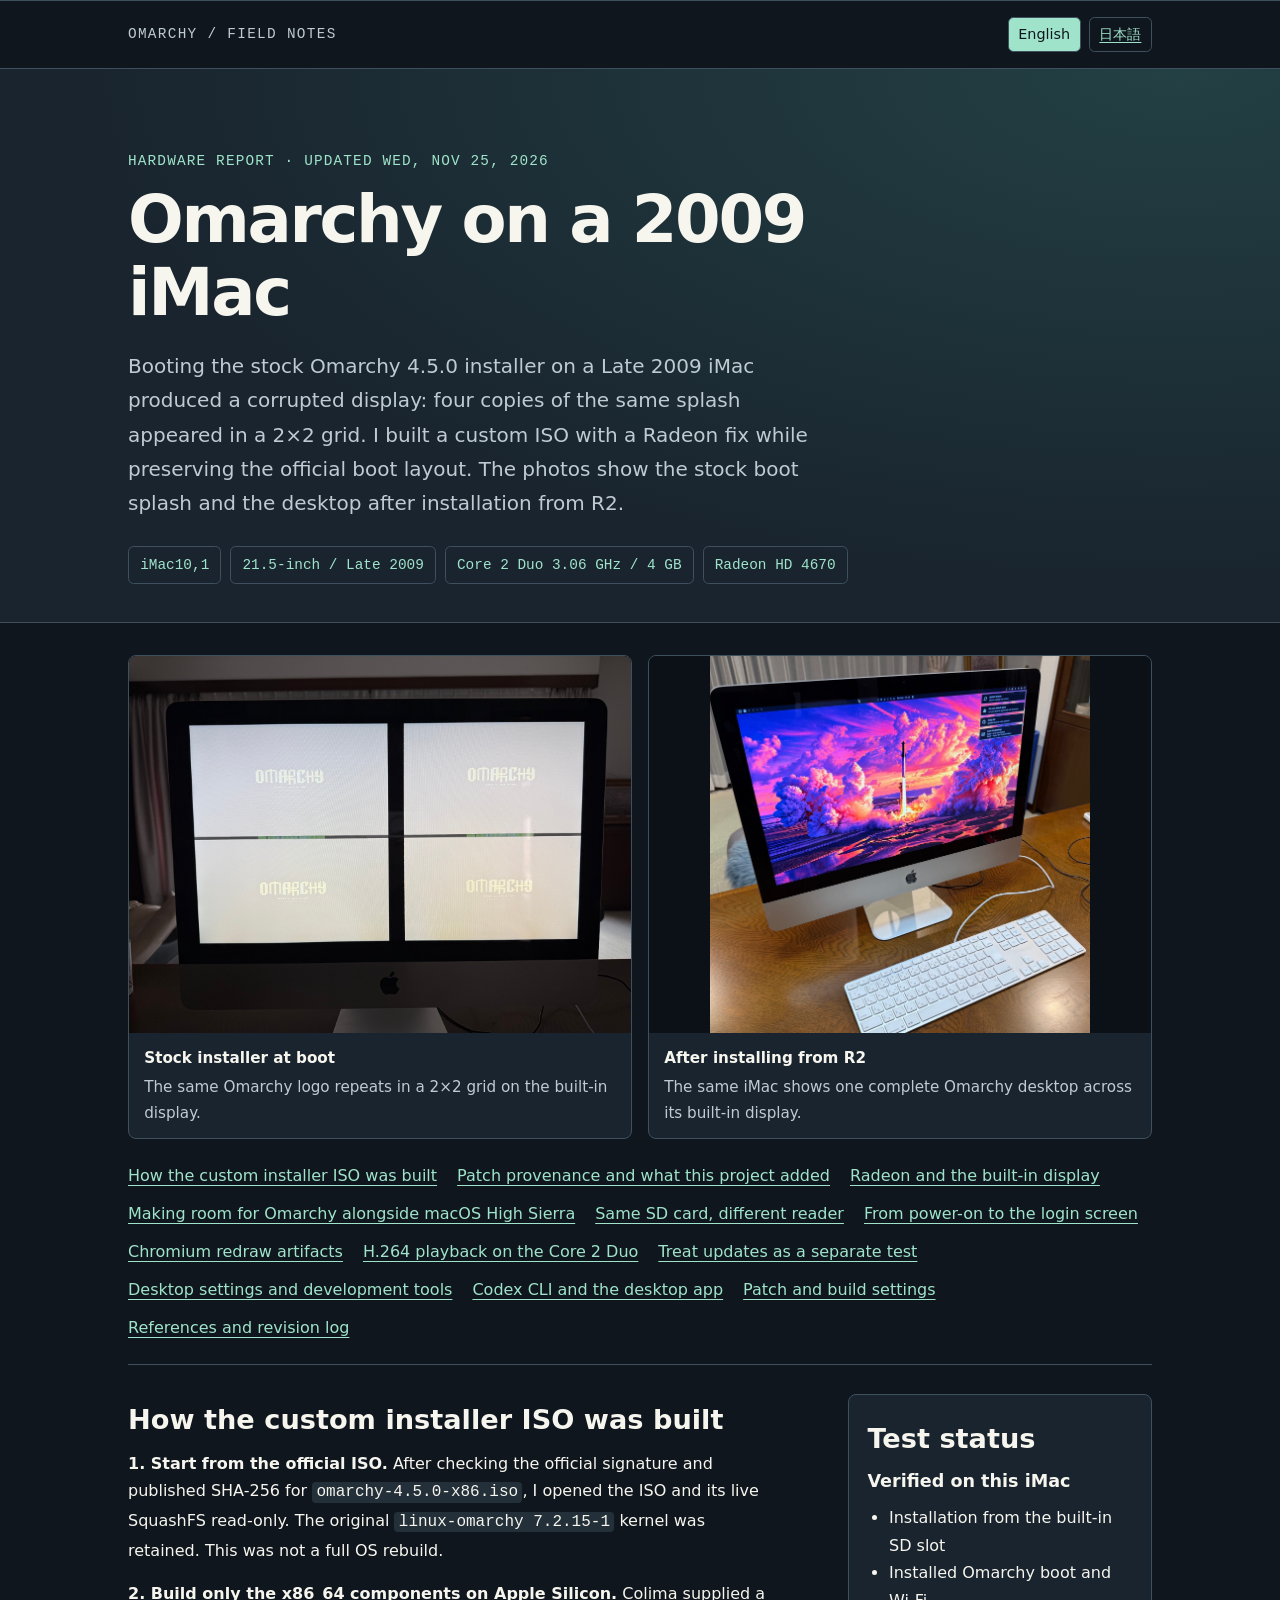
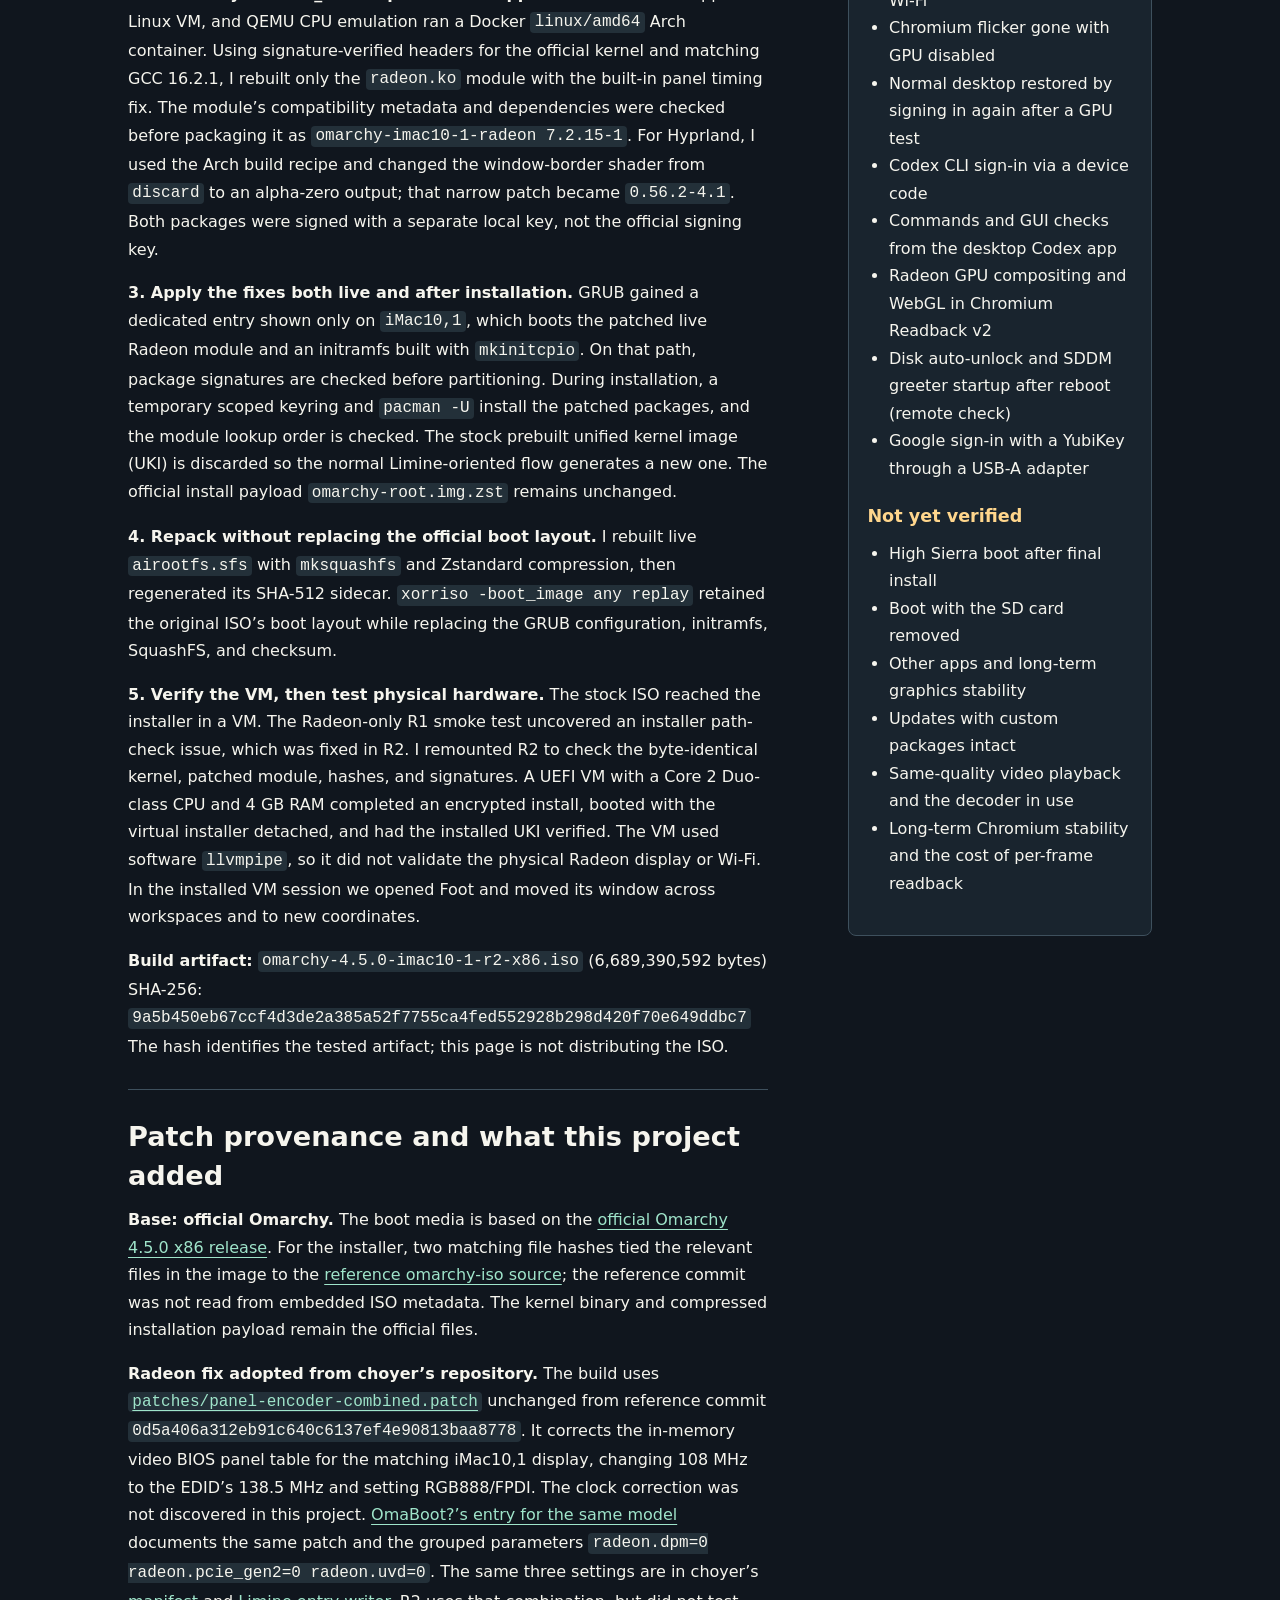
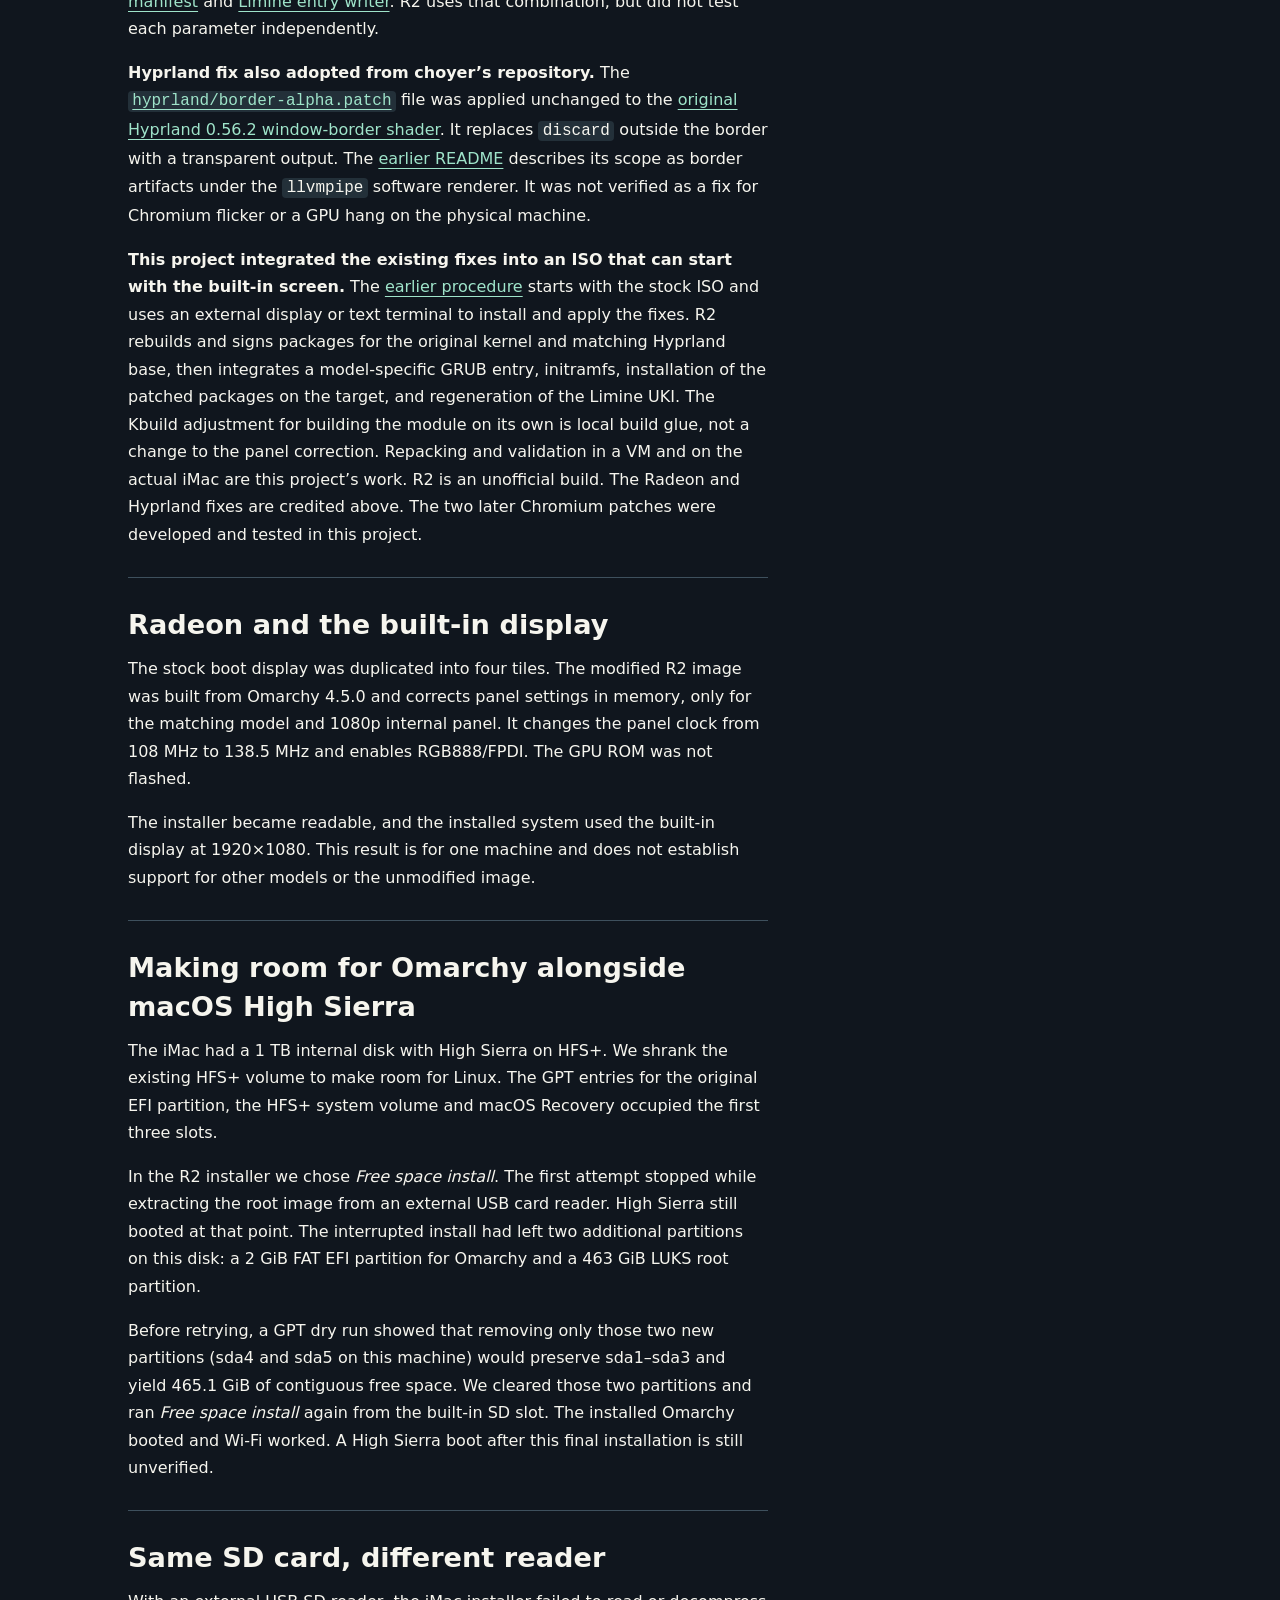
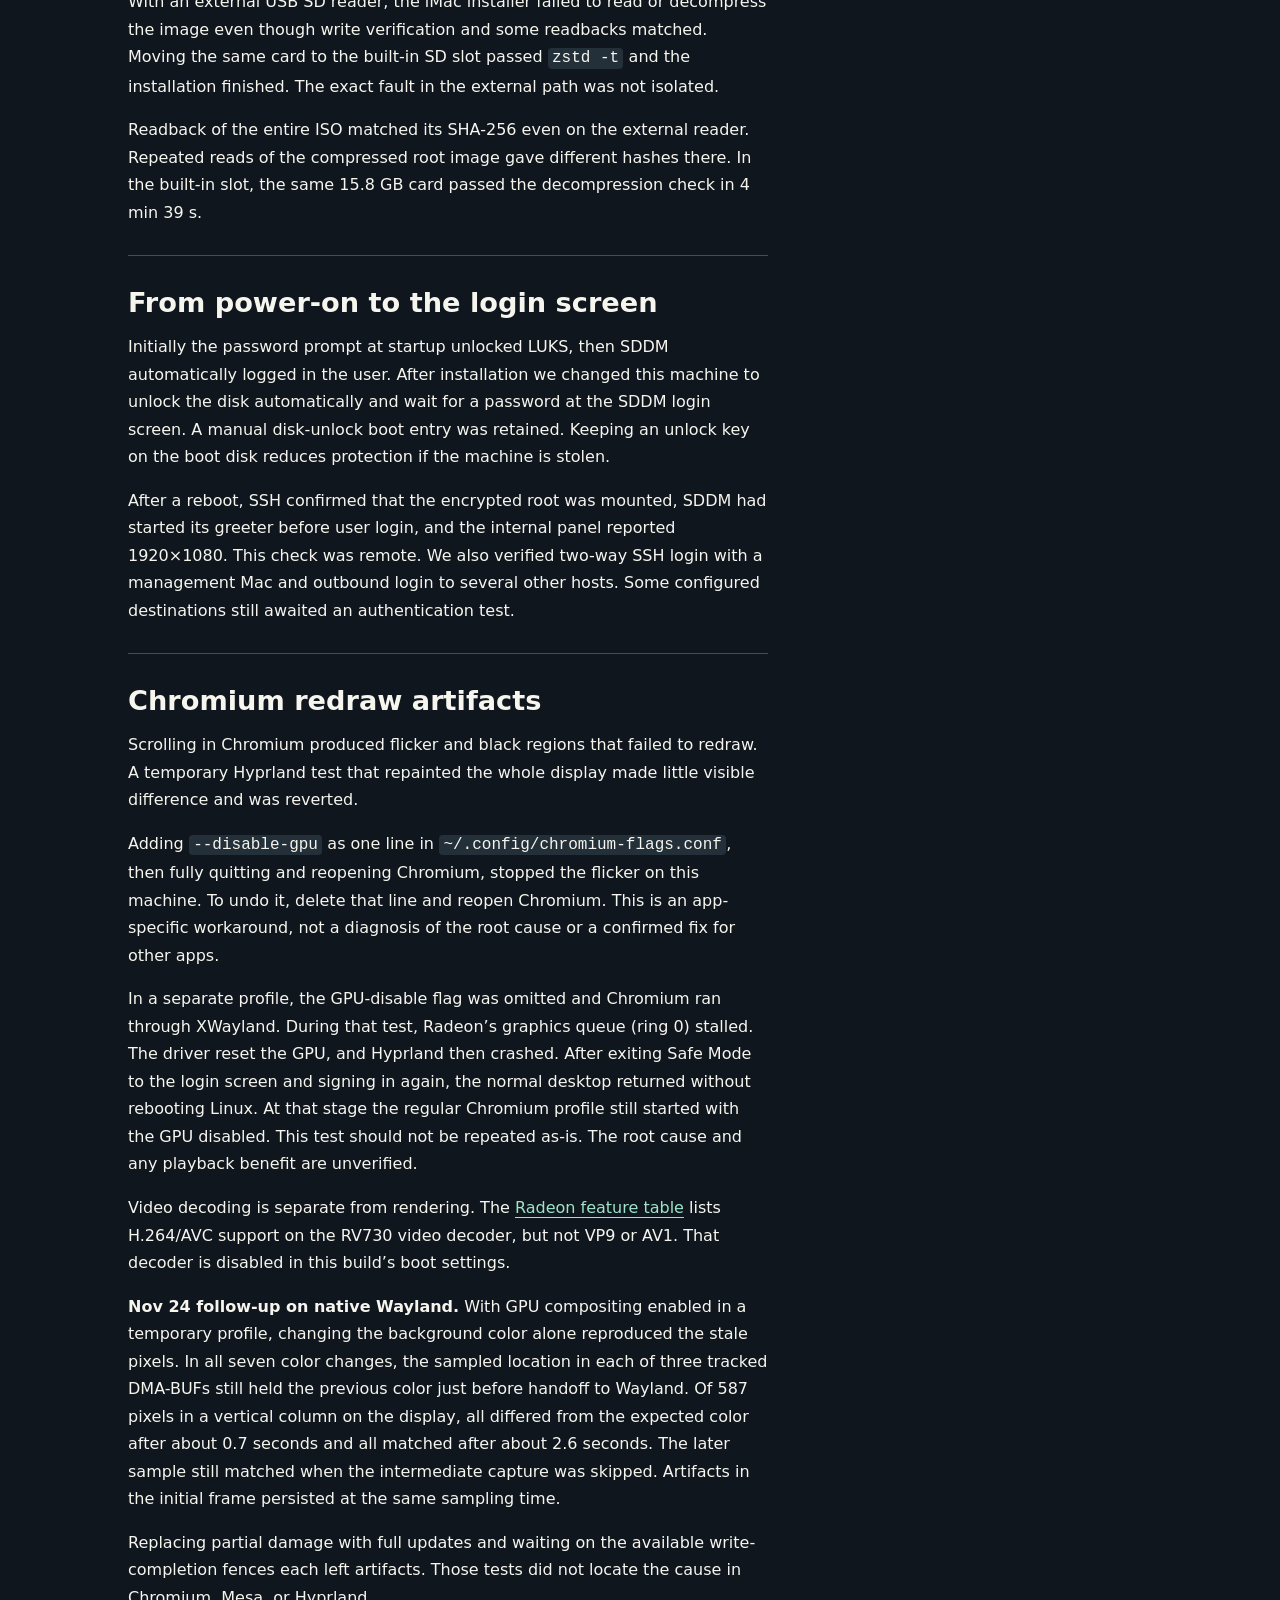
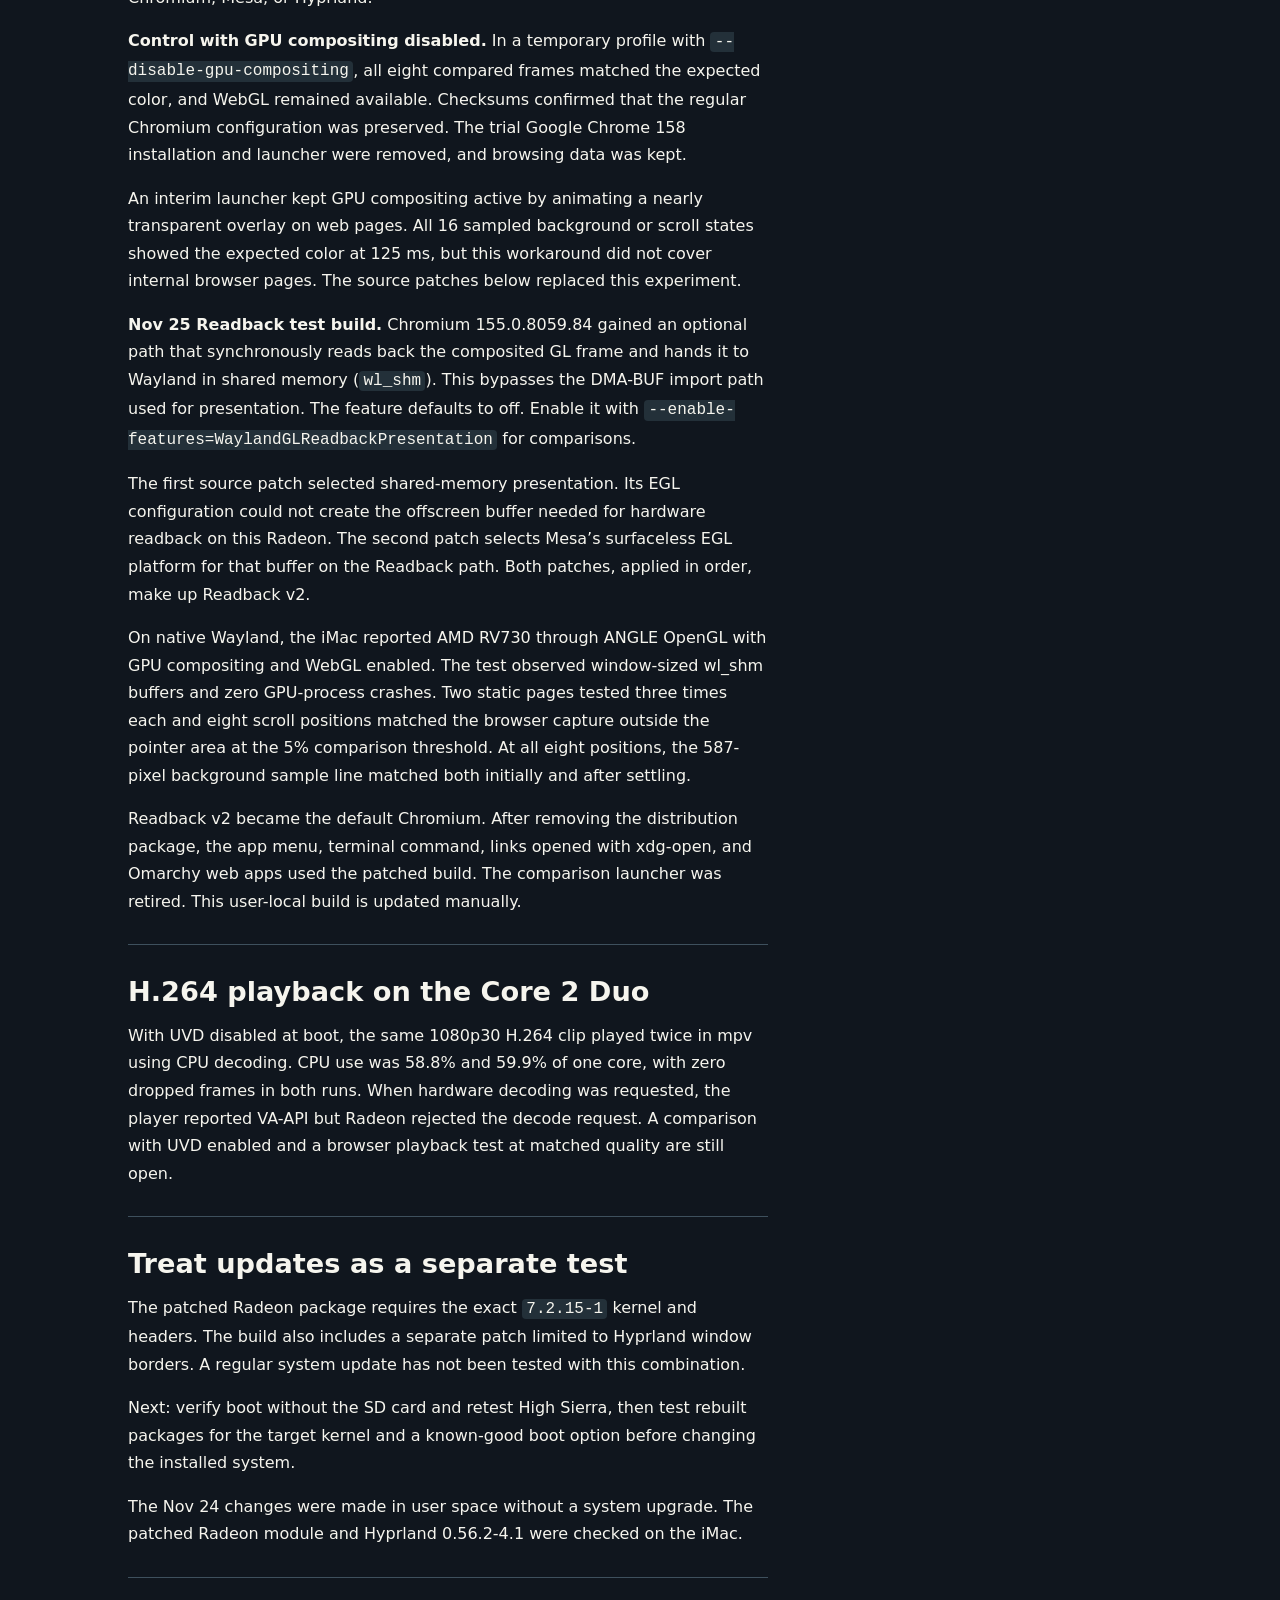
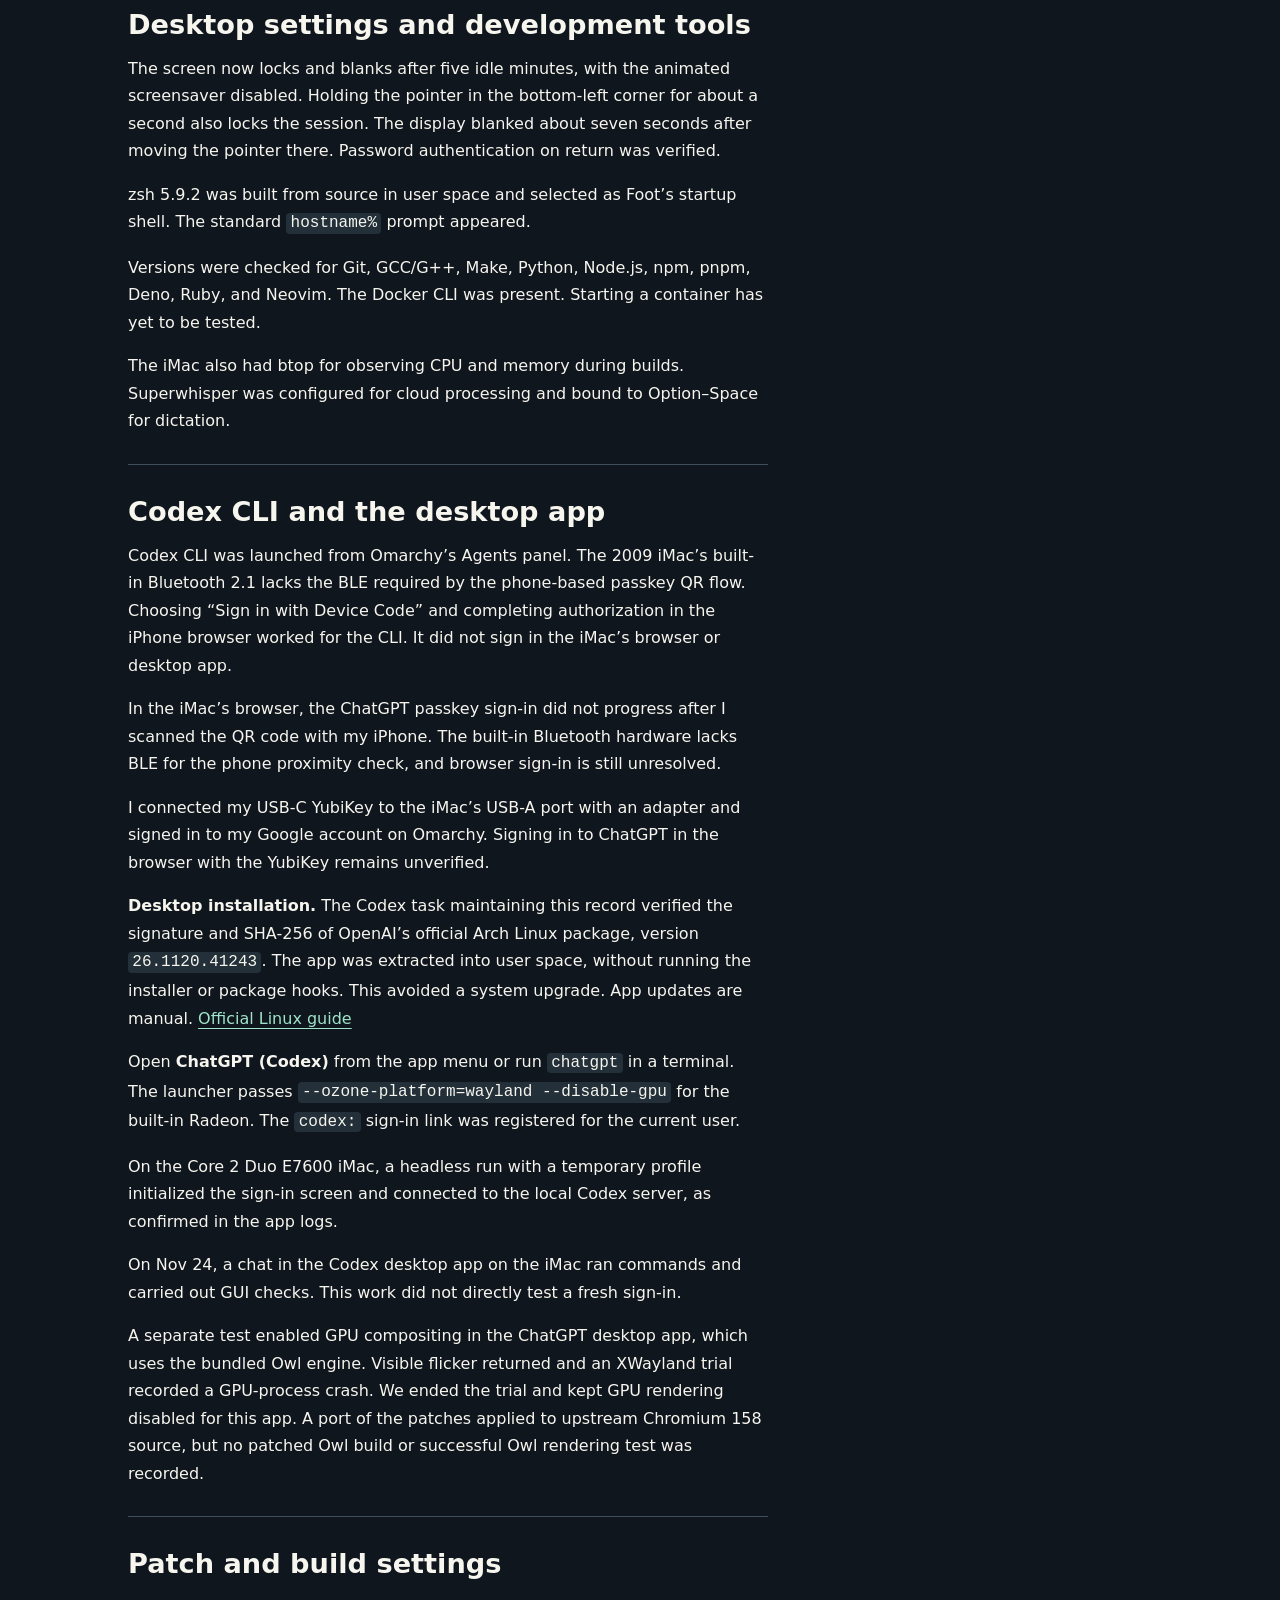
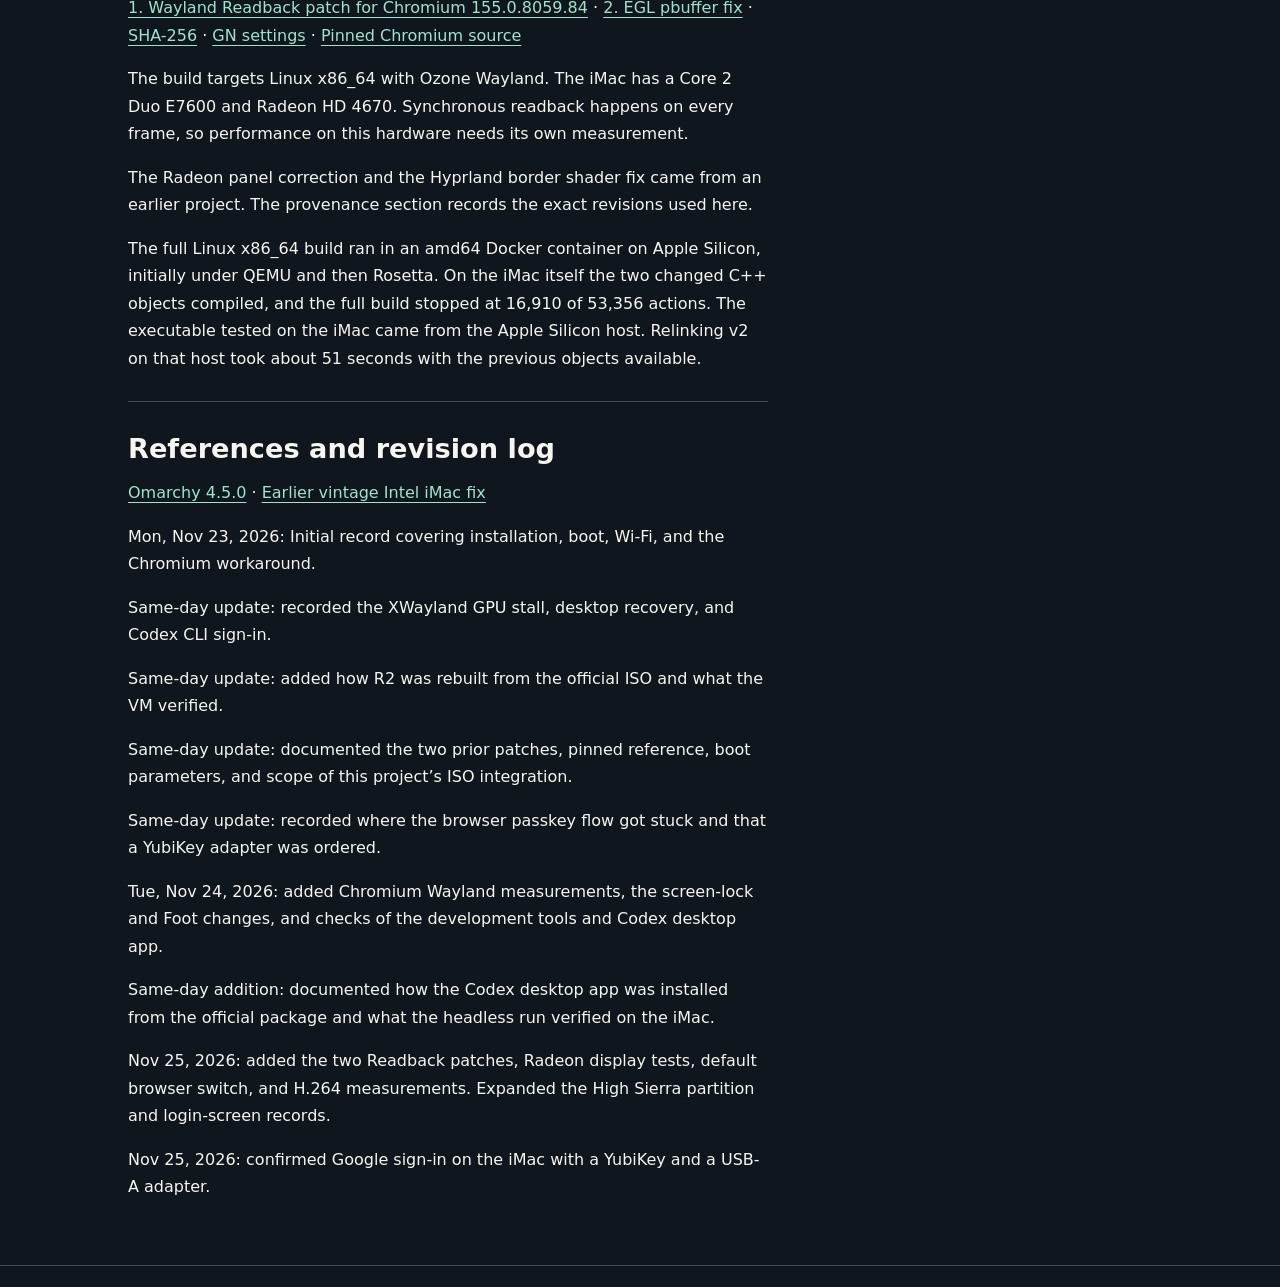
==== commit 13af9351: "Record Google sign-in with a YubiKey on the iMac" ====
--- a/docs/index.html
+++ b/docs/index.html
@@ -9,5 +9,5 @@
 <meta name="twitter:card" content="summary_large_image"><link rel="stylesheet" href="style.css"></head>
 <body><header><div class="wrap"><div class="label">OMARCHY / FIELD NOTES</div><nav class="lang" aria-label="Language"><span aria-current="page">English</span><a href="ja.html" lang="ja" hreflang="ja">日本語</a></nav></div></header>
 <div class="hero"><div class="wrap"><div class="eyebrow">HARDWARE REPORT · UPDATED WED, NOV 25, 2026</div><h1>Omarchy on a 2009 iMac</h1><p class="intro">Booting the stock Omarchy 4.5.0 installer on a Late 2009 iMac produced a corrupted display: four copies of the same splash appeared in a 2×2 grid. I built a custom ISO with a Radeon fix while preserving the official boot layout. The photos show the stock boot splash and the desktop after installation from R2.</p><ul class="spec"><li><b>iMac10,1</b></li><li><b>21.5-inch / Late 2009</b></li><li><b>Core 2 Duo 3.06 GHz / 4 GB</b></li><li><b>Radeon HD 4670</b></li></ul></div></div>
-<main class="wrap"><div class="comparison"><figure><a href="images/stock-boot.jpeg"><img src="images/stock-boot.jpeg" width="1536" height="1152" alt="The same Omarchy logo repeats in a 2×2 grid on the built-in display." decoding="async"></a><figcaption><strong>Stock installer at boot</strong> The same Omarchy logo repeats in a 2×2 grid on the built-in display.</figcaption></figure><figure><a href="images/r2-desktop.jpeg"><img src="images/r2-desktop.jpeg" width="1536" height="1522" alt="The same iMac shows one complete Omarchy desktop across its built-in display." decoding="async"></a><figcaption><strong>After installing from R2</strong> The same iMac shows one complete Omarchy desktop across its built-in display.</figcaption></figure></div><nav class="toc" aria-label="Contents"><a href="#iso">How the custom installer ISO was built</a><a href="#provenance">Patch provenance and what this project added</a><a href="#display">Radeon and the built-in display</a><a href="#storage">Making room for Omarchy alongside macOS High Sierra</a><a href="#install">Same SD card, different reader</a><a href="#login">From power-on to the login screen</a><a href="#chromium">Chromium redraw artifacts</a><a href="#video">H.264 playback on the Core 2 Duo</a><a href="#updates">Treat updates as a separate test</a><a href="#daily">Desktop settings and development tools</a><a href="#codex">Codex CLI and the desktop app</a><a href="#patches">Patch and build settings</a><a href="#references">References and revision log</a></nav><div class="article"><article><section id="iso"><h2>How the custom installer ISO was built</h2><p><strong>1. Start from the official ISO.</strong> After checking the official signature and published SHA-256 for <code>omarchy-4.5.0-x86.iso</code>, I opened the ISO and its live SquashFS read-only. The original <code>linux-omarchy 7.2.15-1</code> kernel was retained. This was not a full OS rebuild.</p><p><strong>2. Build only the x86_64 components on Apple Silicon.</strong> Colima supplied a Linux VM, and QEMU CPU emulation ran a Docker <code>linux/amd64</code> Arch container. Using signature-verified headers for the official kernel and matching GCC 16.2.1, I rebuilt only the <code>radeon.ko</code> module with the built-in panel timing fix. The module’s compatibility metadata and dependencies were checked before packaging it as <code>omarchy-imac10-1-radeon 7.2.15-1</code>. For Hyprland, I used the Arch build recipe and changed the window-border shader from <code>discard</code> to an alpha-zero output; that narrow patch became <code>0.56.2-4.1</code>. Both packages were signed with a separate local key, not the official signing key.</p><p><strong>3. Apply the fixes both live and after installation.</strong> GRUB gained a dedicated entry shown only on <code>iMac10,1</code>, which boots the patched live Radeon module and an initramfs built with <code>mkinitcpio</code>. On that path, package signatures are checked before partitioning. During installation, a temporary scoped keyring and <code>pacman -U</code> install the patched packages, and the module lookup order is checked. The stock prebuilt unified kernel image (UKI) is discarded so the normal Limine-oriented flow generates a new one. The official install payload <code>omarchy-root.img.zst</code> remains unchanged.</p><p><strong>4. Repack without replacing the official boot layout.</strong> I rebuilt live <code>airootfs.sfs</code> with <code>mksquashfs</code> and Zstandard compression, then regenerated its SHA-512 sidecar. <code>xorriso -boot_image any replay</code> retained the original ISO’s boot layout while replacing the GRUB configuration, initramfs, SquashFS, and checksum.</p><p><strong>5. Verify the VM, then test physical hardware.</strong> The stock ISO reached the installer in a VM. The Radeon-only R1 smoke test uncovered an installer path-check issue, which was fixed in R2. I remounted R2 to check the byte-identical kernel, patched module, hashes, and signatures. A UEFI VM with a Core 2 Duo-class CPU and 4 GB RAM completed an encrypted install, booted with the virtual installer detached, and had the installed UKI verified. The VM used software <code>llvmpipe</code>, so it did not validate the physical Radeon display or Wi-Fi. In the installed VM session we opened Foot and moved its window across workspaces and to new coordinates.</p><p><strong>Build artifact:</strong> <code>omarchy-4.5.0-imac10-1-r2-x86.iso</code> (6,689,390,592 bytes)<br>SHA-256: <code>9a5b450eb67ccf4d3de2a385a52f7755ca4fed552928b298d420f70e649ddbc7</code><br>The hash identifies the tested artifact; this page is not distributing the ISO.</p></section><section id="provenance"><h2>Patch provenance and what this project added</h2><p><strong>Base: official Omarchy.</strong> The boot media is based on the <a href="https://github.com/omacom/omarchy/releases/tag/v4.5.0">official Omarchy 4.5.0 x86 release</a>. For the installer, two matching file hashes tied the relevant files in the image to the <a href="https://github.com/omacom/omarchy-iso/tree/d5136a69782c00fe8d53fc98e4f3a990447d4840">reference omarchy-iso source</a>; the reference commit was not read from embedded ISO metadata. The kernel binary and compressed installation payload remain the official files.</p><p><strong>Radeon fix adopted from choyer’s repository.</strong> The build uses <a href="https://github.com/choyer/omarchy-vintage-intel-imac-fix/blob/0d5a406a312eb91c640c6137ef4e90813baa8778/patches/panel-encoder-combined.patch"><code>patches/panel-encoder-combined.patch</code></a> unchanged from reference commit <code>0d5a406a312eb91c640c6137ef4e90813baa8778</code>. It corrects the in-memory video BIOS panel table for the matching iMac10,1 display, changing 108 MHz to the EDID’s 138.5 MHz and setting RGB888/FPDI. The clock correction was not discovered in this project. <a href="https://doesitomarchy.com/fixes#omaboot.radeon-imac10-1-panel-clock">OmaBoot?’s entry for the same model</a> documents the same patch and the grouped parameters <code>radeon.dpm=0 radeon.pcie_gen2=0 radeon.uvd=0</code>. The same three settings are in choyer’s <a href="https://github.com/choyer/omarchy-vintage-intel-imac-fix/blob/0d5a406a312eb91c640c6137ef4e90813baa8778/manifest.json#L12">manifest</a> and <a href="https://github.com/choyer/omarchy-vintage-intel-imac-fix/blob/0d5a406a312eb91c640c6137ef4e90813baa8778/tools/write-limine-entry.py#L9">Limine entry writer</a>. R2 uses that combination, but did not test each parameter independently.</p><p><strong>Hyprland fix also adopted from choyer’s repository.</strong> The <a href="https://github.com/choyer/omarchy-vintage-intel-imac-fix/blob/0d5a406a312eb91c640c6137ef4e90813baa8778/hyprland/border-alpha.patch"><code>hyprland/border-alpha.patch</code></a> file was applied unchanged to the <a href="https://github.com/hyprwm/Hyprland/blob/efb50993780079460b0cbed1363e2166a2de1d9f/src/render/shaders/glsl/border.glsl">original Hyprland 0.56.2 window-border shader</a>. It replaces <code>discard</code> outside the border with a transparent output. The <a href="https://github.com/choyer/omarchy-vintage-intel-imac-fix/blob/0d5a406a312eb91c640c6137ef4e90813baa8778/README.md">earlier README</a> describes its scope as border artifacts under the <code>llvmpipe</code> software renderer. It was not verified as a fix for Chromium flicker or a GPU hang on the physical machine.</p><p><strong>This project integrated the existing fixes into an ISO that can start with the built-in screen.</strong> The <a href="https://github.com/choyer/omarchy-vintage-intel-imac-fix/blob/0d5a406a312eb91c640c6137ef4e90813baa8778/README.md">earlier procedure</a> starts with the stock ISO and uses an external display or text terminal to install and apply the fixes. R2 rebuilds and signs packages for the original kernel and matching Hyprland base, then integrates a model-specific GRUB entry, initramfs, installation of the patched packages on the target, and regeneration of the Limine UKI. The Kbuild adjustment for building the module on its own is local build glue, not a change to the panel correction. Repacking and validation in a VM and on the actual iMac are this project’s work. R2 is an unofficial build. The Radeon and Hyprland fixes are credited above. The two later Chromium patches were developed and tested in this project.</p></section><section id="display"><h2>Radeon and the built-in display</h2><p>The stock boot display was duplicated into four tiles. The modified R2 image was built from Omarchy 4.5.0 and corrects panel settings in memory, only for the matching model and 1080p internal panel. It changes the panel clock from 108 MHz to 138.5 MHz and enables RGB888/FPDI. The GPU ROM was not flashed.</p><p>The installer became readable, and the installed system used the built-in display at 1920×1080. This result is for one machine and does not establish support for other models or the unmodified image.</p></section><section id="storage"><h2>Making room for Omarchy alongside macOS High Sierra</h2><p>The iMac had a 1 TB internal disk with High Sierra on HFS+. We shrank the existing HFS+ volume to make room for Linux. The GPT entries for the original EFI partition, the HFS+ system volume and macOS Recovery occupied the first three slots.</p><p>In the R2 installer we chose <em>Free space install</em>. The first attempt stopped while extracting the root image from an external USB card reader. High Sierra still booted at that point. The interrupted install had left two additional partitions on this disk: a 2 GiB FAT EFI partition for Omarchy and a 463 GiB LUKS root partition.</p><p>Before retrying, a GPT dry run showed that removing only those two new partitions (sda4 and sda5 on this machine) would preserve sda1–sda3 and yield 465.1 GiB of contiguous free space. We cleared those two partitions and ran <em>Free space install</em> again from the built-in SD slot. The installed Omarchy booted and Wi-Fi worked. A High Sierra boot after this final installation is still unverified.</p></section><section id="install"><h2>Same SD card, different reader</h2><p>With an external USB SD reader, the iMac installer failed to read or decompress the image even though write verification and some readbacks matched. Moving the same card to the built-in SD slot passed <code>zstd -t</code> and the installation finished. The exact fault in the external path was not isolated.</p><p>Readback of the entire ISO matched its SHA-256 even on the external reader. Repeated reads of the compressed root image gave different hashes there. In the built-in slot, the same 15.8 GB card passed the decompression check in 4 min 39 s.</p></section><section id="login"><h2>From power-on to the login screen</h2><p>Initially the password prompt at startup unlocked LUKS, then SDDM automatically logged in the user. After installation we changed this machine to unlock the disk automatically and wait for a password at the SDDM login screen. A manual disk-unlock boot entry was retained. Keeping an unlock key on the boot disk reduces protection if the machine is stolen.</p><p>After a reboot, SSH confirmed that the encrypted root was mounted, SDDM had started its greeter before user login, and the internal panel reported 1920×1080. This check was remote. We also verified two-way SSH login with a management Mac and outbound login to several other hosts. Some configured destinations still awaited an authentication test.</p></section><section id="chromium"><h2>Chromium redraw artifacts</h2><p>Scrolling in Chromium produced flicker and black regions that failed to redraw. A temporary Hyprland test that repainted the whole display made little visible difference and was reverted.</p><p>Adding <code>--disable-gpu</code> as one line in <code>~/.config/chromium-flags.conf</code>, then fully quitting and reopening Chromium, stopped the flicker on this machine. To undo it, delete that line and reopen Chromium. This is an app-specific workaround, not a diagnosis of the root cause or a confirmed fix for other apps.</p><p>In a separate profile, the GPU-disable flag was omitted and Chromium ran through XWayland. During that test, Radeon’s graphics queue (ring 0) stalled. The driver reset the GPU, and Hyprland then crashed. After exiting Safe Mode to the login screen and signing in again, the normal desktop returned without rebooting Linux. At that stage the regular Chromium profile still started with the GPU disabled. This test should not be repeated as-is. The root cause and any playback benefit are unverified.</p><p>Video decoding is separate from rendering. The <a href="https://www.x.org/RadeonFeature/#radeon-uvd-unified-video-decoder-hardware">Radeon feature table</a> lists H.264/AVC support on the RV730 video decoder, but not VP9 or AV1. That decoder is disabled in this build’s boot settings.</p><p><strong>Nov 24 follow-up on native Wayland.</strong> With GPU compositing enabled in a temporary profile, changing the background color alone reproduced the stale pixels. In all seven color changes, the sampled location in each of three tracked DMA-BUFs still held the previous color just before handoff to Wayland. Of 587 pixels in a vertical column on the display, all differed from the expected color after about 0.7 seconds and all matched after about 2.6 seconds. The later sample still matched when the intermediate capture was skipped. Artifacts in the initial frame persisted at the same sampling time.</p><p>Replacing partial damage with full updates and waiting on the available write-completion fences each left artifacts. Those tests did not locate the cause in Chromium, Mesa, or Hyprland.</p><p><strong>Control with GPU compositing disabled.</strong> In a temporary profile with <code>--disable-gpu-compositing</code>, all eight compared frames matched the expected color, and WebGL remained available. Checksums confirmed that the regular Chromium configuration was preserved. The trial Google Chrome 158 installation and launcher were removed, and browsing data was kept.</p><p>An interim launcher kept GPU compositing active by animating a nearly transparent overlay on web pages. All 16 sampled background or scroll states showed the expected color at 125 ms, but this workaround did not cover internal browser pages. The source patches below replaced this experiment.</p><p><strong>Nov 25 Readback test build.</strong> Chromium 155.0.8059.84 gained an optional path that synchronously reads back the composited GL frame and hands it to Wayland in shared memory (<code>wl_shm</code>). This bypasses the DMA-BUF import path used for presentation. The feature defaults to off. Enable it with <code>--enable-features=WaylandGLReadbackPresentation</code> for comparisons.</p><p>The first source patch selected shared-memory presentation. Its EGL configuration could not create the offscreen buffer needed for hardware readback on this Radeon. The second patch selects Mesa’s surfaceless EGL platform for that buffer on the Readback path. Both patches, applied in order, make up Readback v2.</p><p>On native Wayland, the iMac reported AMD RV730 through ANGLE OpenGL with GPU compositing and WebGL enabled. The test observed window-sized wl_shm buffers and zero GPU-process crashes. Two static pages tested three times each and eight scroll positions matched the browser capture outside the pointer area at the 5% comparison threshold. At all eight positions, the 587-pixel background sample line matched both initially and after settling.</p><p>Readback v2 became the default Chromium. After removing the distribution package, the app menu, terminal command, links opened with xdg-open, and Omarchy web apps used the patched build. The comparison launcher was retired. This user-local build is updated manually.</p></section><section id="video"><h2>H.264 playback on the Core 2 Duo</h2><p>With UVD disabled at boot, the same 1080p30 H.264 clip played twice in mpv using CPU decoding. CPU use was 58.8% and 59.9% of one core, with zero dropped frames in both runs. When hardware decoding was requested, the player reported VA-API but Radeon rejected the decode request. A comparison with UVD enabled and a browser playback test at matched quality are still open.</p></section><section id="updates"><h2>Treat updates as a separate test</h2><p>The patched Radeon package requires the exact <code>7.2.15-1</code> kernel and headers. The build also includes a separate patch limited to Hyprland window borders. A regular system update has not been tested with this combination.</p><p>Next: verify boot without the SD card and retest High Sierra, then test rebuilt packages for the target kernel and a known-good boot option before changing the installed system.</p><p>The Nov 24 changes were made in user space without a system upgrade. The patched Radeon module and Hyprland 0.56.2-4.1 were checked on the iMac.</p></section><section id="daily"><h2>Desktop settings and development tools</h2><p>The screen now locks and blanks after five idle minutes, with the animated screensaver disabled. Holding the pointer in the bottom-left corner for about a second also locks the session. The display blanked about seven seconds after moving the pointer there. Password authentication on return was verified.</p><p>zsh 5.9.2 was built from source in user space and selected as Foot’s startup shell. The standard <code>hostname%</code> prompt appeared.</p><p>Versions were checked for Git, GCC/G++, Make, Python, Node.js, npm, pnpm, Deno, Ruby, and Neovim. The Docker CLI was present. Starting a container has yet to be tested.</p><p>The iMac also had btop for observing CPU and memory during builds. Superwhisper was configured for cloud processing and bound to Option–Space for dictation.</p></section><section id="codex"><h2>Codex CLI and the desktop app</h2><p>Codex CLI was launched from Omarchy’s Agents panel. The 2009 iMac’s built-in Bluetooth 2.1 lacks the BLE required by the phone-based passkey QR flow. Choosing “Sign in with Device Code” and completing authorization in the iPhone browser worked for the CLI. It did not sign in the iMac’s browser or desktop app.</p><p>In the iMac’s browser, the ChatGPT passkey sign-in did not progress after I scanned the QR code with my iPhone. The built-in Bluetooth hardware lacks BLE for the phone proximity check, and browser sign-in is still unresolved.</p><p><strong>Next test:</strong> I ordered a USB-A to USB-C adapter to connect my USB-C YubiKey to the iMac. I’ll try signing in to ChatGPT in the browser once it arrives. This is still untested.</p><p><strong>Desktop installation.</strong> The Codex task maintaining this record verified the signature and SHA-256 of OpenAI’s official Arch Linux package, version <code>26.1120.41243</code>. The app was extracted into user space, without running the installer or package hooks. This avoided a system upgrade. App updates are manual. <a href="https://learn.chatgpt.com/docs/linux/linux-app">Official Linux guide</a></p><p>Open <strong>ChatGPT (Codex)</strong> from the app menu or run <code>chatgpt</code> in a terminal. The launcher passes <code>--ozone-platform=wayland --disable-gpu</code> for the built-in Radeon. The <code>codex:</code> sign-in link was registered for the current user.</p><p>On the Core 2 Duo E7600 iMac, a headless run with a temporary profile initialized the sign-in screen and connected to the local Codex server, as confirmed in the app logs.</p><p>On Nov 24, a chat in the Codex desktop app on the iMac ran commands and carried out GUI checks. This work did not directly test a fresh sign-in.</p><p>A separate test enabled GPU compositing in the ChatGPT desktop app, which uses the bundled Owl engine. Visible flicker returned and an XWayland trial recorded a GPU-process crash. We ended the trial and kept GPU rendering disabled for this app. A port of the patches applied to upstream Chromium 158 source, but no patched Owl build or successful Owl rendering test was recorded.</p></section><section id="patches"><h2>Patch and build settings</h2><p><a href="patches/chromium-155.0.8059.84/wayland-gl-readback.patch" download>1. Wayland Readback patch for Chromium 155.0.8059.84</a> · <a href="patches/chromium-155.0.8059.84/readback-pbuffer-v2.patch" download>2. EGL pbuffer fix</a> · <a href="patches/chromium-155.0.8059.84/SHA256SUMS">SHA-256</a> · <a href="patches/chromium-155.0.8059.84/args.gn">GN settings</a> · <a href="https://chromium.googlesource.com/chromium/src/+/5869fe313571d75152b77813cf0a4ee26a4e6df0">Pinned Chromium source</a></p><p>The build targets Linux x86_64 with Ozone Wayland. The iMac has a Core 2 Duo E7600 and Radeon HD 4670. Synchronous readback happens on every frame, so performance on this hardware needs its own measurement.</p><p>The Radeon panel correction and the Hyprland border shader fix came from an earlier project. The provenance section records the exact revisions used here.</p><p>The full Linux x86_64 build ran in an amd64 Docker container on Apple Silicon, initially under QEMU and then Rosetta. On the iMac itself the two changed C++ objects compiled, and the full build stopped at 16,910 of 53,356 actions. The executable tested on the iMac came from the Apple Silicon host. Relinking v2 on that host took about 51 seconds with the previous objects available.</p></section><section id="references"><h2>References and revision log</h2><p><a href="https://github.com/omacom/omarchy/releases/tag/v4.5.0">Omarchy 4.5.0</a> · <a href="https://github.com/choyer/omarchy-vintage-intel-imac-fix/tree/0d5a406a312eb91c640c6137ef4e90813baa8778">Earlier vintage Intel iMac fix</a></p><p>Mon, Nov 23, 2026: Initial record covering installation, boot, Wi-Fi, and the Chromium workaround.</p><p>Same-day update: recorded the XWayland GPU stall, desktop recovery, and Codex CLI sign-in.</p><p>Same-day update: added how R2 was rebuilt from the official ISO and what the VM verified.</p><p>Same-day update: documented the two prior patches, pinned reference, boot parameters, and scope of this project’s ISO integration.</p><p>Same-day update: recorded where the browser passkey flow got stuck and that a YubiKey adapter was ordered.</p><p>Tue, Nov 24, 2026: added Chromium Wayland measurements, the screen-lock and Foot changes, and checks of the development tools and Codex desktop app.</p><p>Same-day addition: documented how the Codex desktop app was installed from the official package and what the headless run verified on the iMac.</p><p>Nov 25, 2026: added the two Readback patches, Radeon display tests, default browser switch, and H.264 measurements. Expanded the High Sierra partition and login-screen records.</p></section></article><aside class="callouts"><h2>Test status</h2><h3>Verified on this iMac</h3><ul><li>Installation from the built-in SD slot</li><li>Installed Omarchy boot and Wi-Fi</li><li>Chromium flicker gone with GPU disabled</li><li>Normal desktop restored by signing in again after a GPU test</li><li>Codex CLI sign-in via a device code</li><li>Commands and GUI checks from the desktop Codex app</li><li>Radeon GPU compositing and WebGL in Chromium Readback v2</li><li>Disk auto-unlock and SDDM greeter startup after reboot (remote check)</li></ul><h3 class="pending">Not yet verified</h3><ul><li>High Sierra boot after final install</li><li>Boot with the SD card removed</li><li>Other apps and long-term graphics stability</li><li>Updates with custom packages intact</li><li>Same-quality video playback and the decoder in use</li><li>Long-term Chromium stability and the cost of per-frame readback</li></ul></aside></div></main>
+<main class="wrap"><div class="comparison"><figure><a href="images/stock-boot.jpeg"><img src="images/stock-boot.jpeg" width="1536" height="1152" alt="The same Omarchy logo repeats in a 2×2 grid on the built-in display." decoding="async"></a><figcaption><strong>Stock installer at boot</strong> The same Omarchy logo repeats in a 2×2 grid on the built-in display.</figcaption></figure><figure><a href="images/r2-desktop.jpeg"><img src="images/r2-desktop.jpeg" width="1536" height="1522" alt="The same iMac shows one complete Omarchy desktop across its built-in display." decoding="async"></a><figcaption><strong>After installing from R2</strong> The same iMac shows one complete Omarchy desktop across its built-in display.</figcaption></figure></div><nav class="toc" aria-label="Contents"><a href="#iso">How the custom installer ISO was built</a><a href="#provenance">Patch provenance and what this project added</a><a href="#display">Radeon and the built-in display</a><a href="#storage">Making room for Omarchy alongside macOS High Sierra</a><a href="#install">Same SD card, different reader</a><a href="#login">From power-on to the login screen</a><a href="#chromium">Chromium redraw artifacts</a><a href="#video">H.264 playback on the Core 2 Duo</a><a href="#updates">Treat updates as a separate test</a><a href="#daily">Desktop settings and development tools</a><a href="#codex">Codex CLI and the desktop app</a><a href="#patches">Patch and build settings</a><a href="#references">References and revision log</a></nav><div class="article"><article><section id="iso"><h2>How the custom installer ISO was built</h2><p><strong>1. Start from the official ISO.</strong> After checking the official signature and published SHA-256 for <code>omarchy-4.5.0-x86.iso</code>, I opened the ISO and its live SquashFS read-only. The original <code>linux-omarchy 7.2.15-1</code> kernel was retained. This was not a full OS rebuild.</p><p><strong>2. Build only the x86_64 components on Apple Silicon.</strong> Colima supplied a Linux VM, and QEMU CPU emulation ran a Docker <code>linux/amd64</code> Arch container. Using signature-verified headers for the official kernel and matching GCC 16.2.1, I rebuilt only the <code>radeon.ko</code> module with the built-in panel timing fix. The module’s compatibility metadata and dependencies were checked before packaging it as <code>omarchy-imac10-1-radeon 7.2.15-1</code>. For Hyprland, I used the Arch build recipe and changed the window-border shader from <code>discard</code> to an alpha-zero output; that narrow patch became <code>0.56.2-4.1</code>. Both packages were signed with a separate local key, not the official signing key.</p><p><strong>3. Apply the fixes both live and after installation.</strong> GRUB gained a dedicated entry shown only on <code>iMac10,1</code>, which boots the patched live Radeon module and an initramfs built with <code>mkinitcpio</code>. On that path, package signatures are checked before partitioning. During installation, a temporary scoped keyring and <code>pacman -U</code> install the patched packages, and the module lookup order is checked. The stock prebuilt unified kernel image (UKI) is discarded so the normal Limine-oriented flow generates a new one. The official install payload <code>omarchy-root.img.zst</code> remains unchanged.</p><p><strong>4. Repack without replacing the official boot layout.</strong> I rebuilt live <code>airootfs.sfs</code> with <code>mksquashfs</code> and Zstandard compression, then regenerated its SHA-512 sidecar. <code>xorriso -boot_image any replay</code> retained the original ISO’s boot layout while replacing the GRUB configuration, initramfs, SquashFS, and checksum.</p><p><strong>5. Verify the VM, then test physical hardware.</strong> The stock ISO reached the installer in a VM. The Radeon-only R1 smoke test uncovered an installer path-check issue, which was fixed in R2. I remounted R2 to check the byte-identical kernel, patched module, hashes, and signatures. A UEFI VM with a Core 2 Duo-class CPU and 4 GB RAM completed an encrypted install, booted with the virtual installer detached, and had the installed UKI verified. The VM used software <code>llvmpipe</code>, so it did not validate the physical Radeon display or Wi-Fi. In the installed VM session we opened Foot and moved its window across workspaces and to new coordinates.</p><p><strong>Build artifact:</strong> <code>omarchy-4.5.0-imac10-1-r2-x86.iso</code> (6,689,390,592 bytes)<br>SHA-256: <code>9a5b450eb67ccf4d3de2a385a52f7755ca4fed552928b298d420f70e649ddbc7</code><br>The hash identifies the tested artifact; this page is not distributing the ISO.</p></section><section id="provenance"><h2>Patch provenance and what this project added</h2><p><strong>Base: official Omarchy.</strong> The boot media is based on the <a href="https://github.com/omacom/omarchy/releases/tag/v4.5.0">official Omarchy 4.5.0 x86 release</a>. For the installer, two matching file hashes tied the relevant files in the image to the <a href="https://github.com/omacom/omarchy-iso/tree/d5136a69782c00fe8d53fc98e4f3a990447d4840">reference omarchy-iso source</a>; the reference commit was not read from embedded ISO metadata. The kernel binary and compressed installation payload remain the official files.</p><p><strong>Radeon fix adopted from choyer’s repository.</strong> The build uses <a href="https://github.com/choyer/omarchy-vintage-intel-imac-fix/blob/0d5a406a312eb91c640c6137ef4e90813baa8778/patches/panel-encoder-combined.patch"><code>patches/panel-encoder-combined.patch</code></a> unchanged from reference commit <code>0d5a406a312eb91c640c6137ef4e90813baa8778</code>. It corrects the in-memory video BIOS panel table for the matching iMac10,1 display, changing 108 MHz to the EDID’s 138.5 MHz and setting RGB888/FPDI. The clock correction was not discovered in this project. <a href="https://doesitomarchy.com/fixes#omaboot.radeon-imac10-1-panel-clock">OmaBoot?’s entry for the same model</a> documents the same patch and the grouped parameters <code>radeon.dpm=0 radeon.pcie_gen2=0 radeon.uvd=0</code>. The same three settings are in choyer’s <a href="https://github.com/choyer/omarchy-vintage-intel-imac-fix/blob/0d5a406a312eb91c640c6137ef4e90813baa8778/manifest.json#L12">manifest</a> and <a href="https://github.com/choyer/omarchy-vintage-intel-imac-fix/blob/0d5a406a312eb91c640c6137ef4e90813baa8778/tools/write-limine-entry.py#L9">Limine entry writer</a>. R2 uses that combination, but did not test each parameter independently.</p><p><strong>Hyprland fix also adopted from choyer’s repository.</strong> The <a href="https://github.com/choyer/omarchy-vintage-intel-imac-fix/blob/0d5a406a312eb91c640c6137ef4e90813baa8778/hyprland/border-alpha.patch"><code>hyprland/border-alpha.patch</code></a> file was applied unchanged to the <a href="https://github.com/hyprwm/Hyprland/blob/efb50993780079460b0cbed1363e2166a2de1d9f/src/render/shaders/glsl/border.glsl">original Hyprland 0.56.2 window-border shader</a>. It replaces <code>discard</code> outside the border with a transparent output. The <a href="https://github.com/choyer/omarchy-vintage-intel-imac-fix/blob/0d5a406a312eb91c640c6137ef4e90813baa8778/README.md">earlier README</a> describes its scope as border artifacts under the <code>llvmpipe</code> software renderer. It was not verified as a fix for Chromium flicker or a GPU hang on the physical machine.</p><p><strong>This project integrated the existing fixes into an ISO that can start with the built-in screen.</strong> The <a href="https://github.com/choyer/omarchy-vintage-intel-imac-fix/blob/0d5a406a312eb91c640c6137ef4e90813baa8778/README.md">earlier procedure</a> starts with the stock ISO and uses an external display or text terminal to install and apply the fixes. R2 rebuilds and signs packages for the original kernel and matching Hyprland base, then integrates a model-specific GRUB entry, initramfs, installation of the patched packages on the target, and regeneration of the Limine UKI. The Kbuild adjustment for building the module on its own is local build glue, not a change to the panel correction. Repacking and validation in a VM and on the actual iMac are this project’s work. R2 is an unofficial build. The Radeon and Hyprland fixes are credited above. The two later Chromium patches were developed and tested in this project.</p></section><section id="display"><h2>Radeon and the built-in display</h2><p>The stock boot display was duplicated into four tiles. The modified R2 image was built from Omarchy 4.5.0 and corrects panel settings in memory, only for the matching model and 1080p internal panel. It changes the panel clock from 108 MHz to 138.5 MHz and enables RGB888/FPDI. The GPU ROM was not flashed.</p><p>The installer became readable, and the installed system used the built-in display at 1920×1080. This result is for one machine and does not establish support for other models or the unmodified image.</p></section><section id="storage"><h2>Making room for Omarchy alongside macOS High Sierra</h2><p>The iMac had a 1 TB internal disk with High Sierra on HFS+. We shrank the existing HFS+ volume to make room for Linux. The GPT entries for the original EFI partition, the HFS+ system volume and macOS Recovery occupied the first three slots.</p><p>In the R2 installer we chose <em>Free space install</em>. The first attempt stopped while extracting the root image from an external USB card reader. High Sierra still booted at that point. The interrupted install had left two additional partitions on this disk: a 2 GiB FAT EFI partition for Omarchy and a 463 GiB LUKS root partition.</p><p>Before retrying, a GPT dry run showed that removing only those two new partitions (sda4 and sda5 on this machine) would preserve sda1–sda3 and yield 465.1 GiB of contiguous free space. We cleared those two partitions and ran <em>Free space install</em> again from the built-in SD slot. The installed Omarchy booted and Wi-Fi worked. A High Sierra boot after this final installation is still unverified.</p></section><section id="install"><h2>Same SD card, different reader</h2><p>With an external USB SD reader, the iMac installer failed to read or decompress the image even though write verification and some readbacks matched. Moving the same card to the built-in SD slot passed <code>zstd -t</code> and the installation finished. The exact fault in the external path was not isolated.</p><p>Readback of the entire ISO matched its SHA-256 even on the external reader. Repeated reads of the compressed root image gave different hashes there. In the built-in slot, the same 15.8 GB card passed the decompression check in 4 min 39 s.</p></section><section id="login"><h2>From power-on to the login screen</h2><p>Initially the password prompt at startup unlocked LUKS, then SDDM automatically logged in the user. After installation we changed this machine to unlock the disk automatically and wait for a password at the SDDM login screen. A manual disk-unlock boot entry was retained. Keeping an unlock key on the boot disk reduces protection if the machine is stolen.</p><p>After a reboot, SSH confirmed that the encrypted root was mounted, SDDM had started its greeter before user login, and the internal panel reported 1920×1080. This check was remote. We also verified two-way SSH login with a management Mac and outbound login to several other hosts. Some configured destinations still awaited an authentication test.</p></section><section id="chromium"><h2>Chromium redraw artifacts</h2><p>Scrolling in Chromium produced flicker and black regions that failed to redraw. A temporary Hyprland test that repainted the whole display made little visible difference and was reverted.</p><p>Adding <code>--disable-gpu</code> as one line in <code>~/.config/chromium-flags.conf</code>, then fully quitting and reopening Chromium, stopped the flicker on this machine. To undo it, delete that line and reopen Chromium. This is an app-specific workaround, not a diagnosis of the root cause or a confirmed fix for other apps.</p><p>In a separate profile, the GPU-disable flag was omitted and Chromium ran through XWayland. During that test, Radeon’s graphics queue (ring 0) stalled. The driver reset the GPU, and Hyprland then crashed. After exiting Safe Mode to the login screen and signing in again, the normal desktop returned without rebooting Linux. At that stage the regular Chromium profile still started with the GPU disabled. This test should not be repeated as-is. The root cause and any playback benefit are unverified.</p><p>Video decoding is separate from rendering. The <a href="https://www.x.org/RadeonFeature/#radeon-uvd-unified-video-decoder-hardware">Radeon feature table</a> lists H.264/AVC support on the RV730 video decoder, but not VP9 or AV1. That decoder is disabled in this build’s boot settings.</p><p><strong>Nov 24 follow-up on native Wayland.</strong> With GPU compositing enabled in a temporary profile, changing the background color alone reproduced the stale pixels. In all seven color changes, the sampled location in each of three tracked DMA-BUFs still held the previous color just before handoff to Wayland. Of 587 pixels in a vertical column on the display, all differed from the expected color after about 0.7 seconds and all matched after about 2.6 seconds. The later sample still matched when the intermediate capture was skipped. Artifacts in the initial frame persisted at the same sampling time.</p><p>Replacing partial damage with full updates and waiting on the available write-completion fences each left artifacts. Those tests did not locate the cause in Chromium, Mesa, or Hyprland.</p><p><strong>Control with GPU compositing disabled.</strong> In a temporary profile with <code>--disable-gpu-compositing</code>, all eight compared frames matched the expected color, and WebGL remained available. Checksums confirmed that the regular Chromium configuration was preserved. The trial Google Chrome 158 installation and launcher were removed, and browsing data was kept.</p><p>An interim launcher kept GPU compositing active by animating a nearly transparent overlay on web pages. All 16 sampled background or scroll states showed the expected color at 125 ms, but this workaround did not cover internal browser pages. The source patches below replaced this experiment.</p><p><strong>Nov 25 Readback test build.</strong> Chromium 155.0.8059.84 gained an optional path that synchronously reads back the composited GL frame and hands it to Wayland in shared memory (<code>wl_shm</code>). This bypasses the DMA-BUF import path used for presentation. The feature defaults to off. Enable it with <code>--enable-features=WaylandGLReadbackPresentation</code> for comparisons.</p><p>The first source patch selected shared-memory presentation. Its EGL configuration could not create the offscreen buffer needed for hardware readback on this Radeon. The second patch selects Mesa’s surfaceless EGL platform for that buffer on the Readback path. Both patches, applied in order, make up Readback v2.</p><p>On native Wayland, the iMac reported AMD RV730 through ANGLE OpenGL with GPU compositing and WebGL enabled. The test observed window-sized wl_shm buffers and zero GPU-process crashes. Two static pages tested three times each and eight scroll positions matched the browser capture outside the pointer area at the 5% comparison threshold. At all eight positions, the 587-pixel background sample line matched both initially and after settling.</p><p>Readback v2 became the default Chromium. After removing the distribution package, the app menu, terminal command, links opened with xdg-open, and Omarchy web apps used the patched build. The comparison launcher was retired. This user-local build is updated manually.</p></section><section id="video"><h2>H.264 playback on the Core 2 Duo</h2><p>With UVD disabled at boot, the same 1080p30 H.264 clip played twice in mpv using CPU decoding. CPU use was 58.8% and 59.9% of one core, with zero dropped frames in both runs. When hardware decoding was requested, the player reported VA-API but Radeon rejected the decode request. A comparison with UVD enabled and a browser playback test at matched quality are still open.</p></section><section id="updates"><h2>Treat updates as a separate test</h2><p>The patched Radeon package requires the exact <code>7.2.15-1</code> kernel and headers. The build also includes a separate patch limited to Hyprland window borders. A regular system update has not been tested with this combination.</p><p>Next: verify boot without the SD card and retest High Sierra, then test rebuilt packages for the target kernel and a known-good boot option before changing the installed system.</p><p>The Nov 24 changes were made in user space without a system upgrade. The patched Radeon module and Hyprland 0.56.2-4.1 were checked on the iMac.</p></section><section id="daily"><h2>Desktop settings and development tools</h2><p>The screen now locks and blanks after five idle minutes, with the animated screensaver disabled. Holding the pointer in the bottom-left corner for about a second also locks the session. The display blanked about seven seconds after moving the pointer there. Password authentication on return was verified.</p><p>zsh 5.9.2 was built from source in user space and selected as Foot’s startup shell. The standard <code>hostname%</code> prompt appeared.</p><p>Versions were checked for Git, GCC/G++, Make, Python, Node.js, npm, pnpm, Deno, Ruby, and Neovim. The Docker CLI was present. Starting a container has yet to be tested.</p><p>The iMac also had btop for observing CPU and memory during builds. Superwhisper was configured for cloud processing and bound to Option–Space for dictation.</p></section><section id="codex"><h2>Codex CLI and the desktop app</h2><p>Codex CLI was launched from Omarchy’s Agents panel. The 2009 iMac’s built-in Bluetooth 2.1 lacks the BLE required by the phone-based passkey QR flow. Choosing “Sign in with Device Code” and completing authorization in the iPhone browser worked for the CLI. It did not sign in the iMac’s browser or desktop app.</p><p>In the iMac’s browser, the ChatGPT passkey sign-in did not progress after I scanned the QR code with my iPhone. The built-in Bluetooth hardware lacks BLE for the phone proximity check, and browser sign-in is still unresolved.</p><p>I connected my USB-C YubiKey to the iMac’s USB-A port with an adapter and signed in to my Google account on Omarchy. Signing in to ChatGPT in the browser with the YubiKey remains unverified.</p><p><strong>Desktop installation.</strong> The Codex task maintaining this record verified the signature and SHA-256 of OpenAI’s official Arch Linux package, version <code>26.1120.41243</code>. The app was extracted into user space, without running the installer or package hooks. This avoided a system upgrade. App updates are manual. <a href="https://learn.chatgpt.com/docs/linux/linux-app">Official Linux guide</a></p><p>Open <strong>ChatGPT (Codex)</strong> from the app menu or run <code>chatgpt</code> in a terminal. The launcher passes <code>--ozone-platform=wayland --disable-gpu</code> for the built-in Radeon. The <code>codex:</code> sign-in link was registered for the current user.</p><p>On the Core 2 Duo E7600 iMac, a headless run with a temporary profile initialized the sign-in screen and connected to the local Codex server, as confirmed in the app logs.</p><p>On Nov 24, a chat in the Codex desktop app on the iMac ran commands and carried out GUI checks. This work did not directly test a fresh sign-in.</p><p>A separate test enabled GPU compositing in the ChatGPT desktop app, which uses the bundled Owl engine. Visible flicker returned and an XWayland trial recorded a GPU-process crash. We ended the trial and kept GPU rendering disabled for this app. A port of the patches applied to upstream Chromium 158 source, but no patched Owl build or successful Owl rendering test was recorded.</p></section><section id="patches"><h2>Patch and build settings</h2><p><a href="patches/chromium-155.0.8059.84/wayland-gl-readback.patch" download>1. Wayland Readback patch for Chromium 155.0.8059.84</a> · <a href="patches/chromium-155.0.8059.84/readback-pbuffer-v2.patch" download>2. EGL pbuffer fix</a> · <a href="patches/chromium-155.0.8059.84/SHA256SUMS">SHA-256</a> · <a href="patches/chromium-155.0.8059.84/args.gn">GN settings</a> · <a href="https://chromium.googlesource.com/chromium/src/+/5869fe313571d75152b77813cf0a4ee26a4e6df0">Pinned Chromium source</a></p><p>The build targets Linux x86_64 with Ozone Wayland. The iMac has a Core 2 Duo E7600 and Radeon HD 4670. Synchronous readback happens on every frame, so performance on this hardware needs its own measurement.</p><p>The Radeon panel correction and the Hyprland border shader fix came from an earlier project. The provenance section records the exact revisions used here.</p><p>The full Linux x86_64 build ran in an amd64 Docker container on Apple Silicon, initially under QEMU and then Rosetta. On the iMac itself the two changed C++ objects compiled, and the full build stopped at 16,910 of 53,356 actions. The executable tested on the iMac came from the Apple Silicon host. Relinking v2 on that host took about 51 seconds with the previous objects available.</p></section><section id="references"><h2>References and revision log</h2><p><a href="https://github.com/omacom/omarchy/releases/tag/v4.5.0">Omarchy 4.5.0</a> · <a href="https://github.com/choyer/omarchy-vintage-intel-imac-fix/tree/0d5a406a312eb91c640c6137ef4e90813baa8778">Earlier vintage Intel iMac fix</a></p><p>Mon, Nov 23, 2026: Initial record covering installation, boot, Wi-Fi, and the Chromium workaround.</p><p>Same-day update: recorded the XWayland GPU stall, desktop recovery, and Codex CLI sign-in.</p><p>Same-day update: added how R2 was rebuilt from the official ISO and what the VM verified.</p><p>Same-day update: documented the two prior patches, pinned reference, boot parameters, and scope of this project’s ISO integration.</p><p>Same-day update: recorded where the browser passkey flow got stuck and that a YubiKey adapter was ordered.</p><p>Tue, Nov 24, 2026: added Chromium Wayland measurements, the screen-lock and Foot changes, and checks of the development tools and Codex desktop app.</p><p>Same-day addition: documented how the Codex desktop app was installed from the official package and what the headless run verified on the iMac.</p><p>Nov 25, 2026: added the two Readback patches, Radeon display tests, default browser switch, and H.264 measurements. Expanded the High Sierra partition and login-screen records.</p><p>Nov 25, 2026: confirmed Google sign-in on the iMac with a YubiKey and a USB-A adapter.</p></section></article><aside class="callouts"><h2>Test status</h2><h3>Verified on this iMac</h3><ul><li>Installation from the built-in SD slot</li><li>Installed Omarchy boot and Wi-Fi</li><li>Chromium flicker gone with GPU disabled</li><li>Normal desktop restored by signing in again after a GPU test</li><li>Codex CLI sign-in via a device code</li><li>Commands and GUI checks from the desktop Codex app</li><li>Radeon GPU compositing and WebGL in Chromium Readback v2</li><li>Disk auto-unlock and SDDM greeter startup after reboot (remote check)</li><li>Google sign-in with a YubiKey through a USB-A adapter</li></ul><h3 class="pending">Not yet verified</h3><ul><li>High Sierra boot after final install</li><li>Boot with the SD card removed</li><li>Other apps and long-term graphics stability</li><li>Updates with custom packages intact</li><li>Same-quality video playback and the decoder in use</li><li>Long-term Chromium stability and the cost of per-frame readback</li></ul></aside></div></main>
 <footer><div class="wrap">Unofficial field notes. More test results will be added as they are verified.</div></footer></body></html>
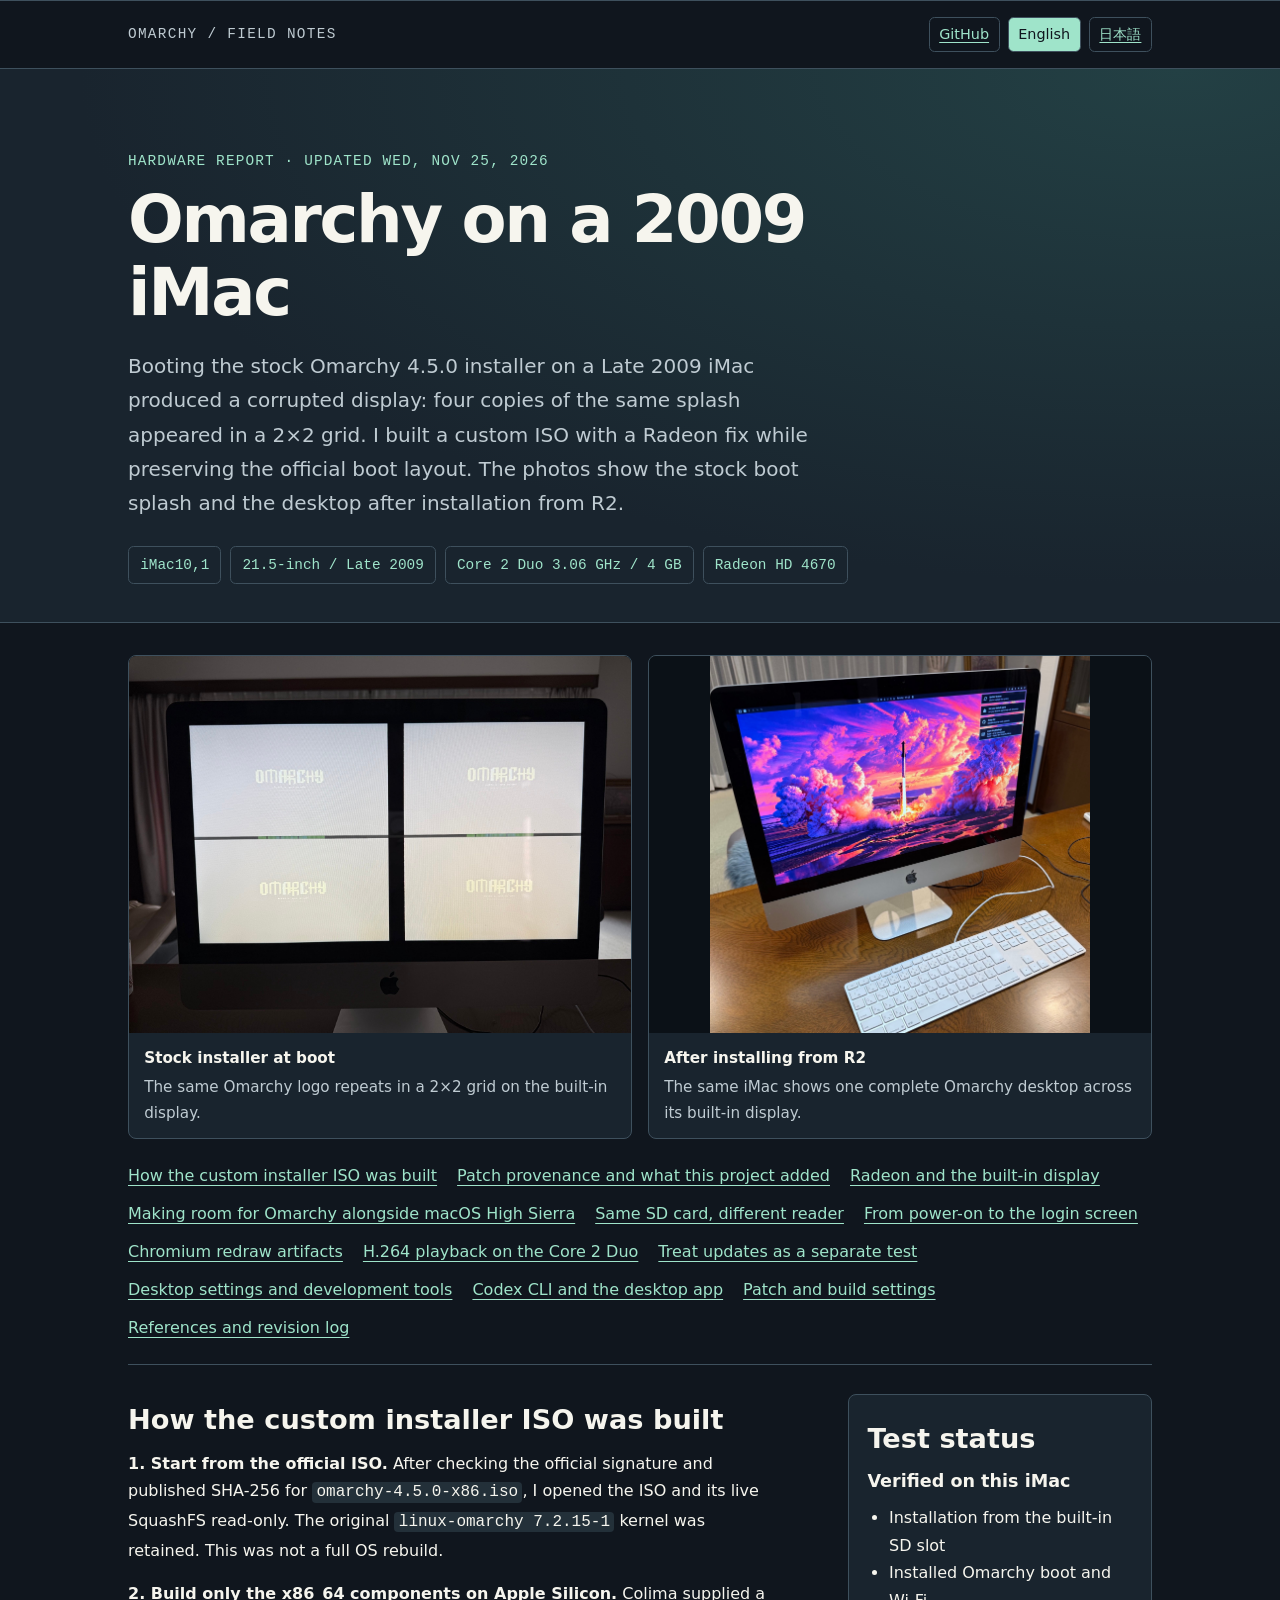
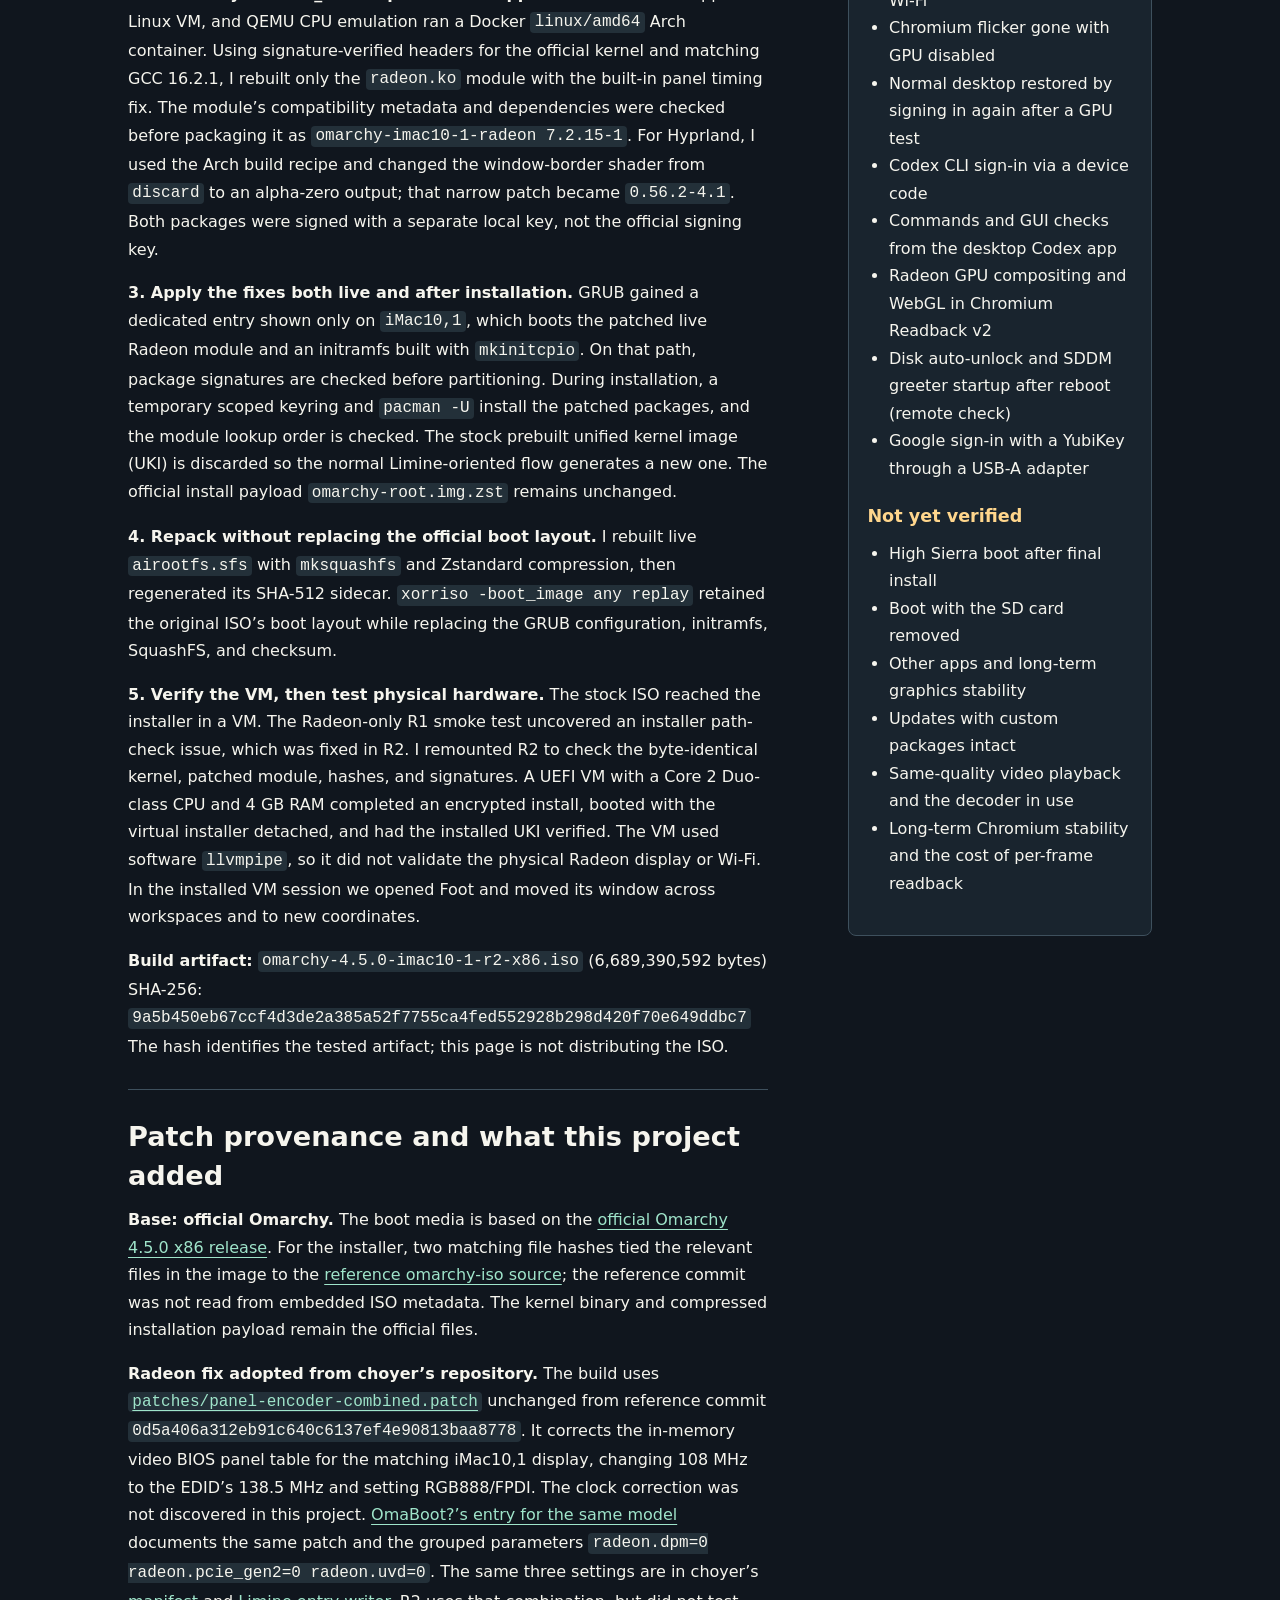
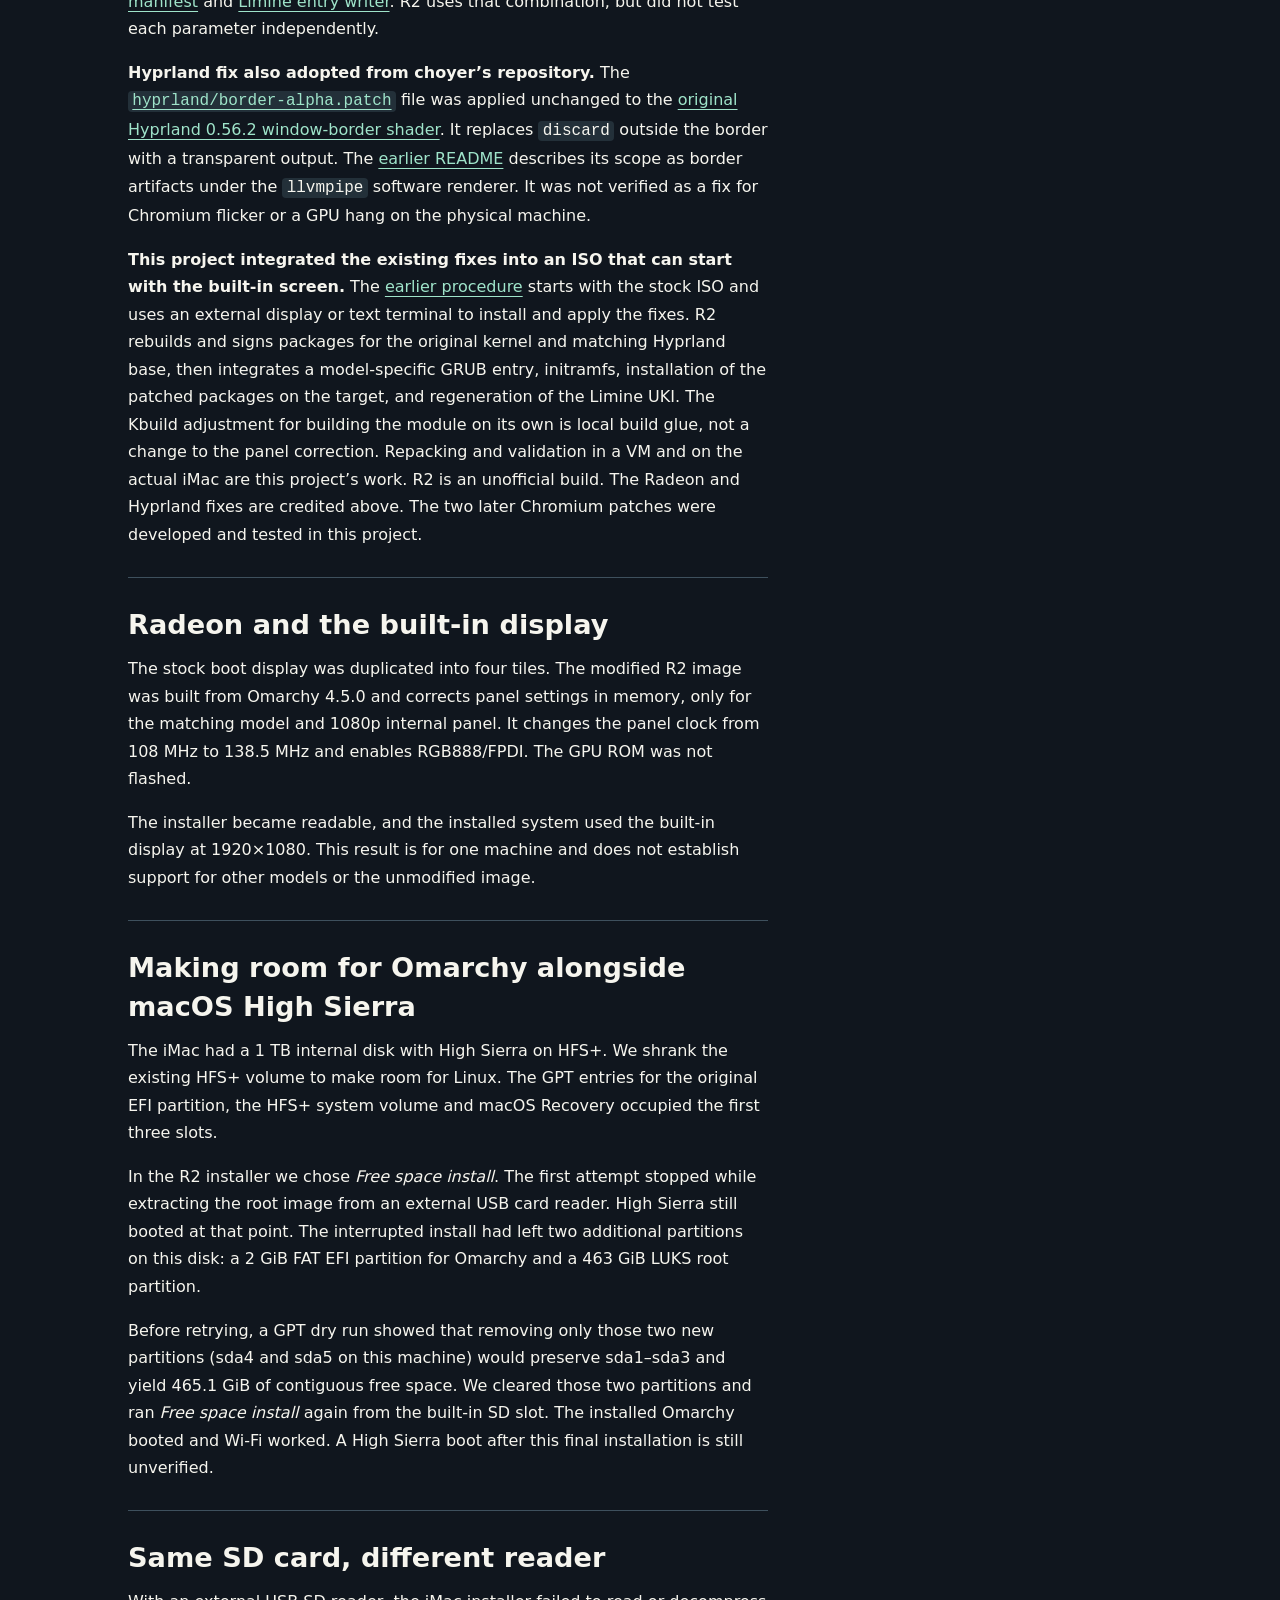
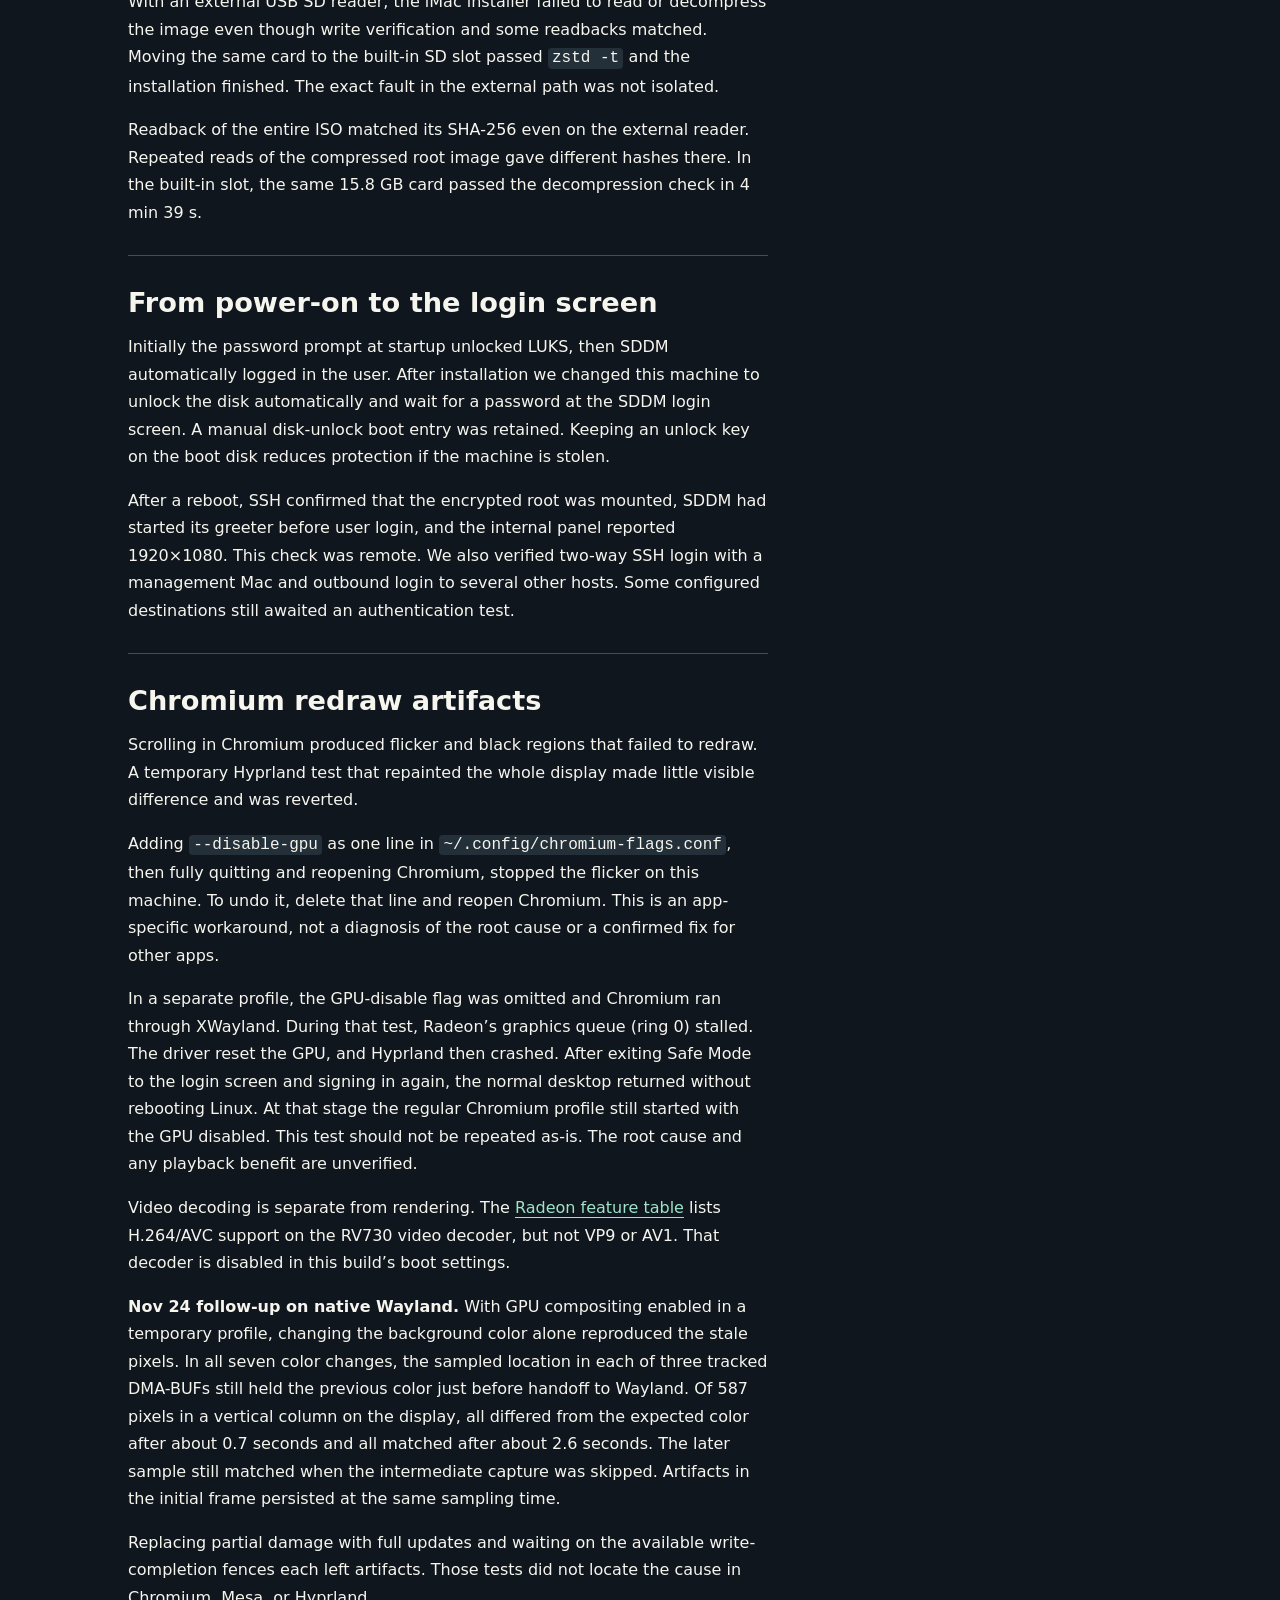
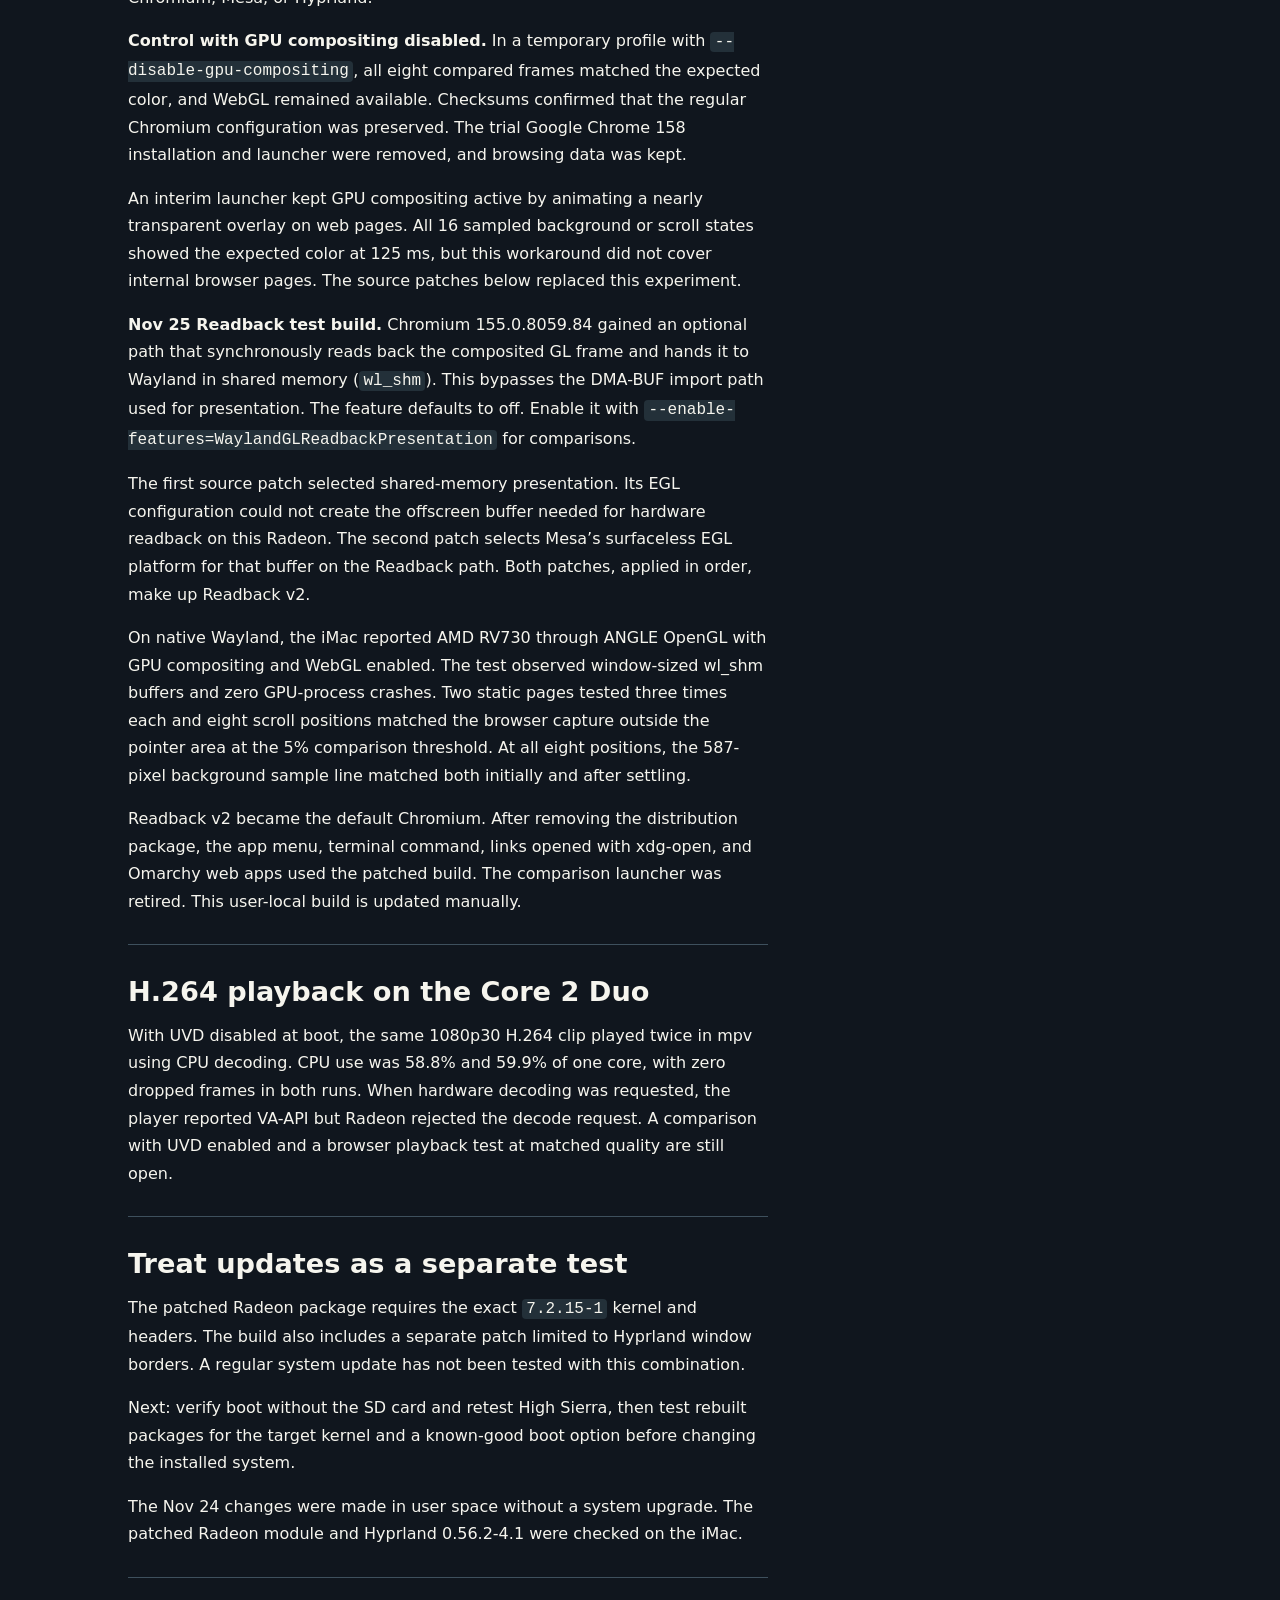
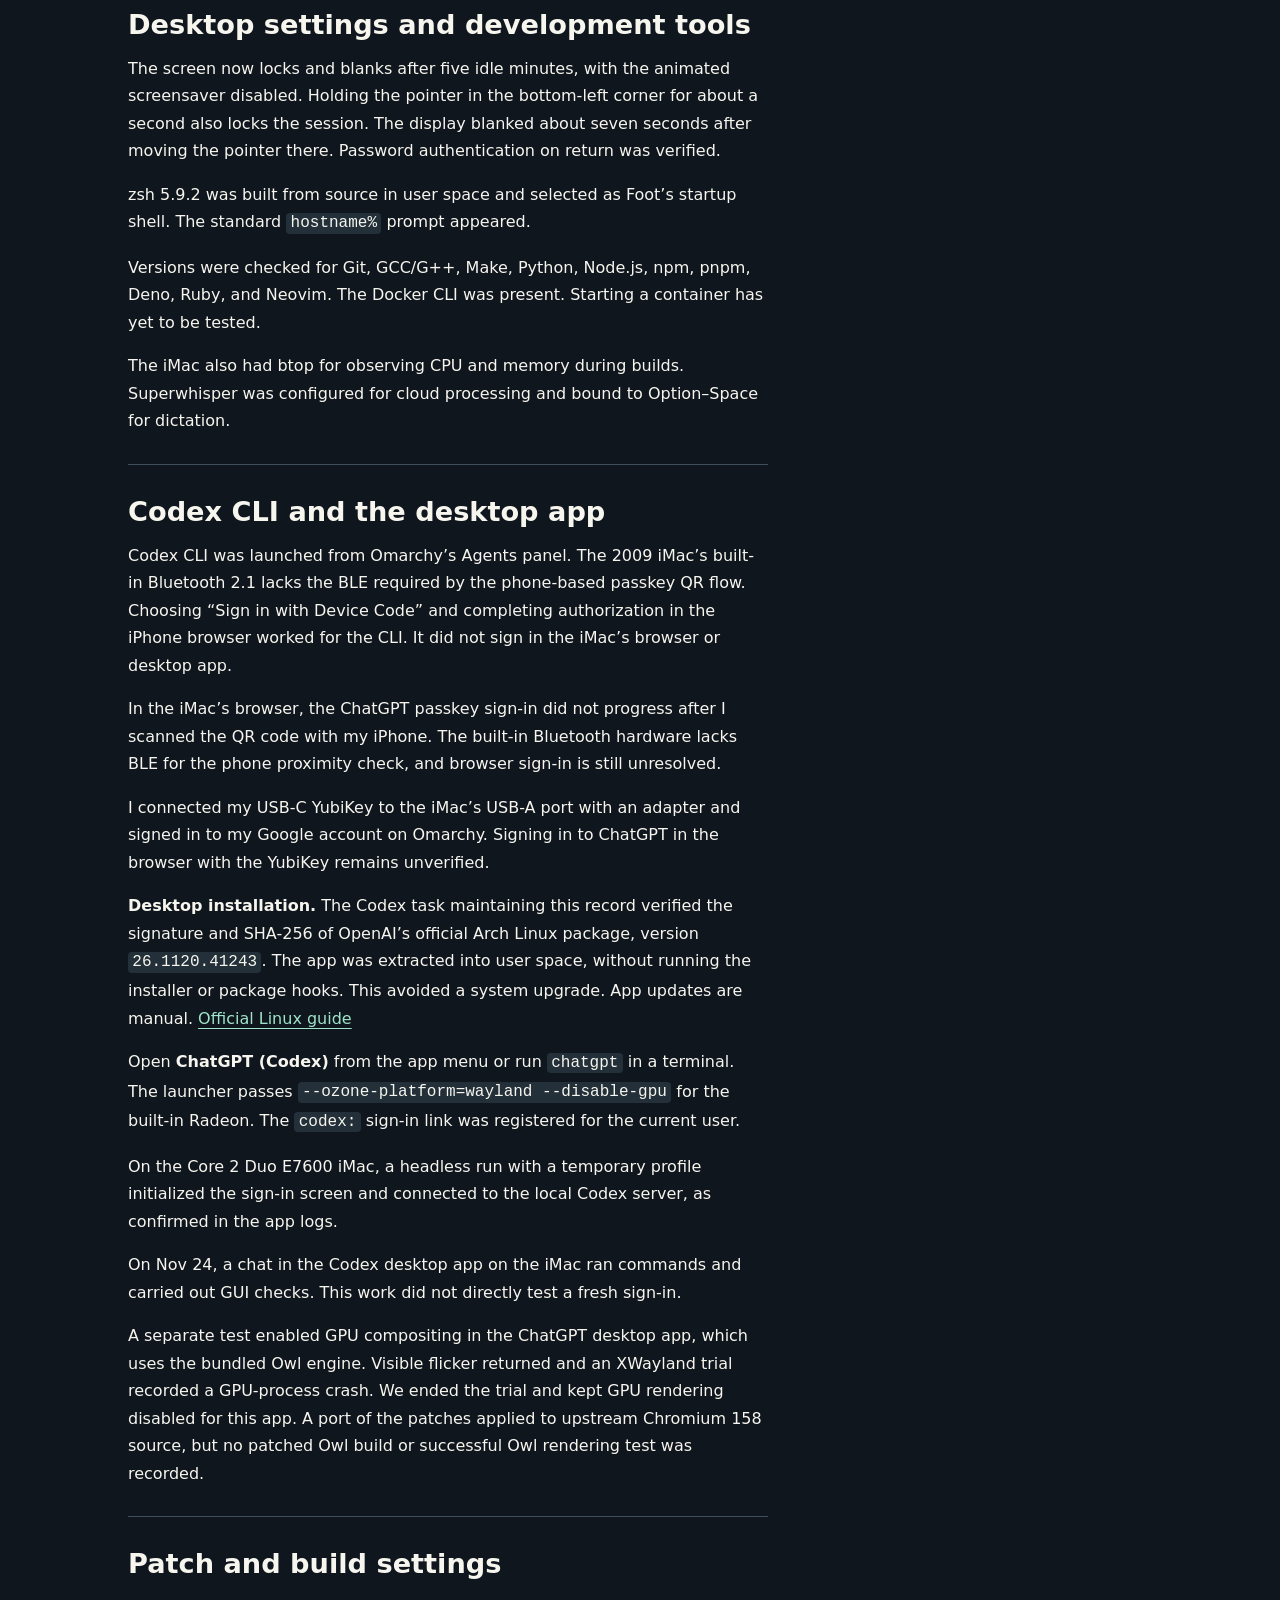
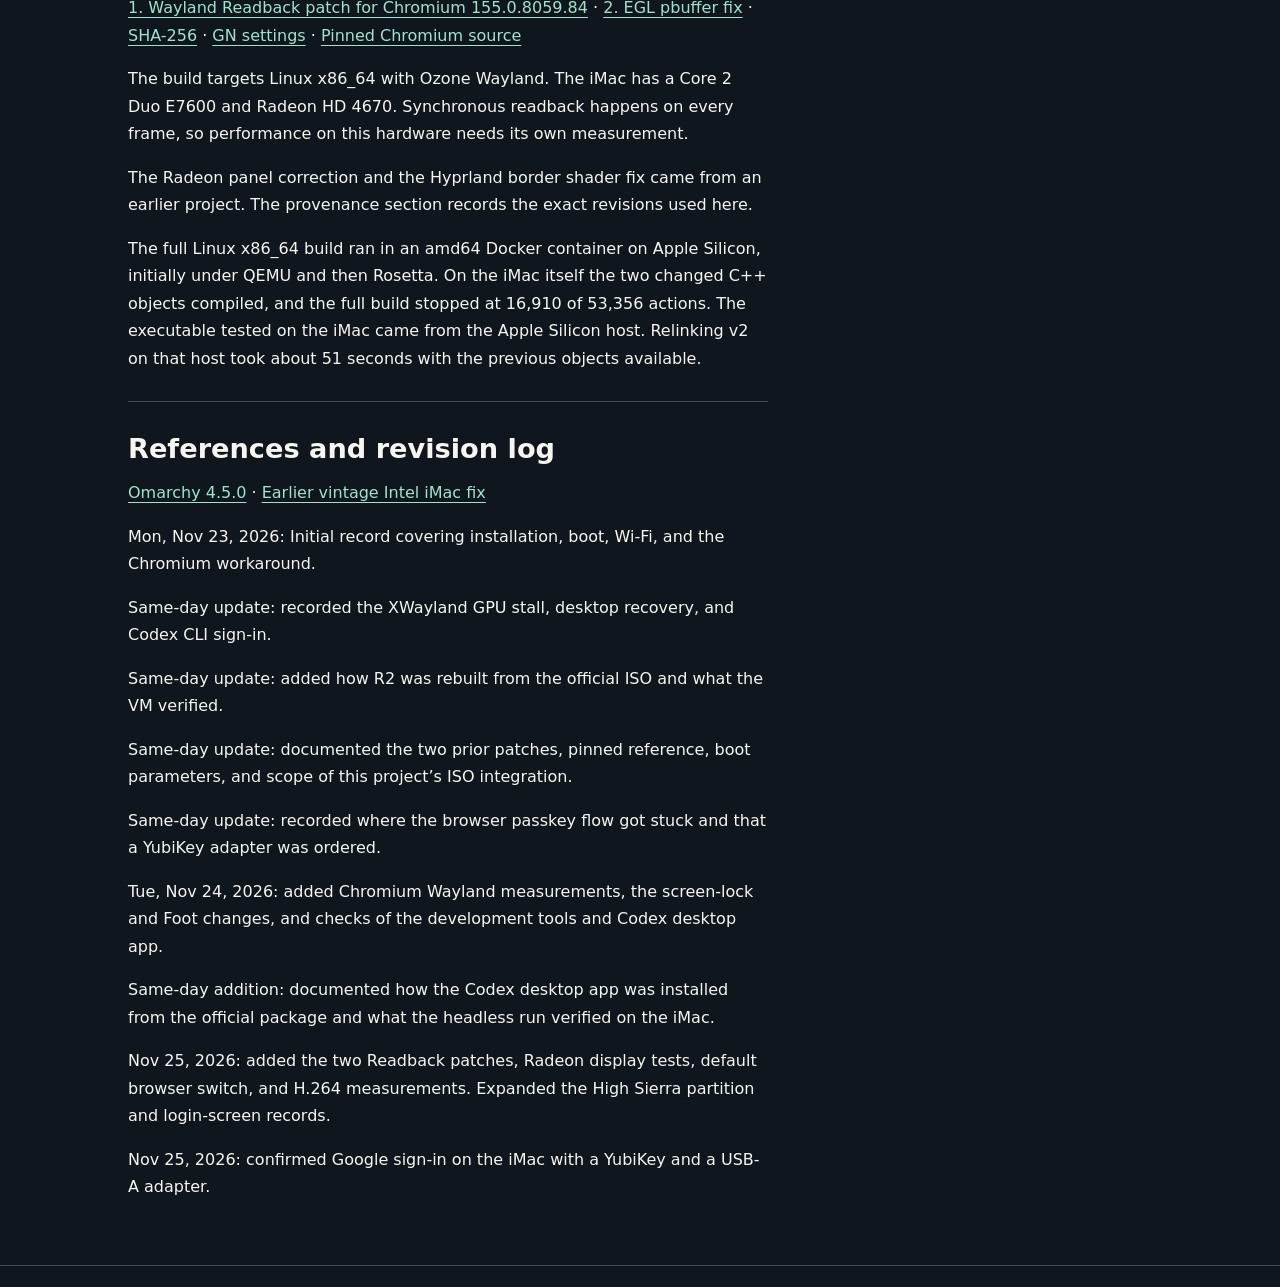
==== commit 275041c5: "Link to the project repository in the site header" ====
--- a/docs/index.html
+++ b/docs/index.html
@@ -7,7 +7,7 @@
 <meta property="og:description" content="Booting the stock Omarchy 4.5.0 installer on a Late 2009 iMac produced a corrupted display: four copies of the same splash appeared in a 2×2 grid. I built a custom ISO with a Radeon fix while preserving the official boot layout. The photos show the stock boot splash and the desktop after installation from R2.">
 <meta property="og:image" content="https://dueyama.github.io/omarchy-imac-field-notes/images/r2-desktop.jpeg">
 <meta name="twitter:card" content="summary_large_image"><link rel="stylesheet" href="style.css"></head>
-<body><header><div class="wrap"><div class="label">OMARCHY / FIELD NOTES</div><nav class="lang" aria-label="Language"><span aria-current="page">English</span><a href="ja.html" lang="ja" hreflang="ja">日本語</a></nav></div></header>
+<body><header><div class="wrap"><div class="label">OMARCHY / FIELD NOTES</div><nav class="lang" aria-label="Site navigation"><a href="https://github.com/dueyama/omarchy-imac-field-notes">GitHub</a><span aria-current="page">English</span><a href="ja.html" lang="ja" hreflang="ja">日本語</a></nav></div></header>
 <div class="hero"><div class="wrap"><div class="eyebrow">HARDWARE REPORT · UPDATED WED, NOV 25, 2026</div><h1>Omarchy on a 2009 iMac</h1><p class="intro">Booting the stock Omarchy 4.5.0 installer on a Late 2009 iMac produced a corrupted display: four copies of the same splash appeared in a 2×2 grid. I built a custom ISO with a Radeon fix while preserving the official boot layout. The photos show the stock boot splash and the desktop after installation from R2.</p><ul class="spec"><li><b>iMac10,1</b></li><li><b>21.5-inch / Late 2009</b></li><li><b>Core 2 Duo 3.06 GHz / 4 GB</b></li><li><b>Radeon HD 4670</b></li></ul></div></div>
 <main class="wrap"><div class="comparison"><figure><a href="images/stock-boot.jpeg"><img src="images/stock-boot.jpeg" width="1536" height="1152" alt="The same Omarchy logo repeats in a 2×2 grid on the built-in display." decoding="async"></a><figcaption><strong>Stock installer at boot</strong> The same Omarchy logo repeats in a 2×2 grid on the built-in display.</figcaption></figure><figure><a href="images/r2-desktop.jpeg"><img src="images/r2-desktop.jpeg" width="1536" height="1522" alt="The same iMac shows one complete Omarchy desktop across its built-in display." decoding="async"></a><figcaption><strong>After installing from R2</strong> The same iMac shows one complete Omarchy desktop across its built-in display.</figcaption></figure></div><nav class="toc" aria-label="Contents"><a href="#iso">How the custom installer ISO was built</a><a href="#provenance">Patch provenance and what this project added</a><a href="#display">Radeon and the built-in display</a><a href="#storage">Making room for Omarchy alongside macOS High Sierra</a><a href="#install">Same SD card, different reader</a><a href="#login">From power-on to the login screen</a><a href="#chromium">Chromium redraw artifacts</a><a href="#video">H.264 playback on the Core 2 Duo</a><a href="#updates">Treat updates as a separate test</a><a href="#daily">Desktop settings and development tools</a><a href="#codex">Codex CLI and the desktop app</a><a href="#patches">Patch and build settings</a><a href="#references">References and revision log</a></nav><div class="article"><article><section id="iso"><h2>How the custom installer ISO was built</h2><p><strong>1. Start from the official ISO.</strong> After checking the official signature and published SHA-256 for <code>omarchy-4.5.0-x86.iso</code>, I opened the ISO and its live SquashFS read-only. The original <code>linux-omarchy 7.2.15-1</code> kernel was retained. This was not a full OS rebuild.</p><p><strong>2. Build only the x86_64 components on Apple Silicon.</strong> Colima supplied a Linux VM, and QEMU CPU emulation ran a Docker <code>linux/amd64</code> Arch container. Using signature-verified headers for the official kernel and matching GCC 16.2.1, I rebuilt only the <code>radeon.ko</code> module with the built-in panel timing fix. The module’s compatibility metadata and dependencies were checked before packaging it as <code>omarchy-imac10-1-radeon 7.2.15-1</code>. For Hyprland, I used the Arch build recipe and changed the window-border shader from <code>discard</code> to an alpha-zero output; that narrow patch became <code>0.56.2-4.1</code>. Both packages were signed with a separate local key, not the official signing key.</p><p><strong>3. Apply the fixes both live and after installation.</strong> GRUB gained a dedicated entry shown only on <code>iMac10,1</code>, which boots the patched live Radeon module and an initramfs built with <code>mkinitcpio</code>. On that path, package signatures are checked before partitioning. During installation, a temporary scoped keyring and <code>pacman -U</code> install the patched packages, and the module lookup order is checked. The stock prebuilt unified kernel image (UKI) is discarded so the normal Limine-oriented flow generates a new one. The official install payload <code>omarchy-root.img.zst</code> remains unchanged.</p><p><strong>4. Repack without replacing the official boot layout.</strong> I rebuilt live <code>airootfs.sfs</code> with <code>mksquashfs</code> and Zstandard compression, then regenerated its SHA-512 sidecar. <code>xorriso -boot_image any replay</code> retained the original ISO’s boot layout while replacing the GRUB configuration, initramfs, SquashFS, and checksum.</p><p><strong>5. Verify the VM, then test physical hardware.</strong> The stock ISO reached the installer in a VM. The Radeon-only R1 smoke test uncovered an installer path-check issue, which was fixed in R2. I remounted R2 to check the byte-identical kernel, patched module, hashes, and signatures. A UEFI VM with a Core 2 Duo-class CPU and 4 GB RAM completed an encrypted install, booted with the virtual installer detached, and had the installed UKI verified. The VM used software <code>llvmpipe</code>, so it did not validate the physical Radeon display or Wi-Fi. In the installed VM session we opened Foot and moved its window across workspaces and to new coordinates.</p><p><strong>Build artifact:</strong> <code>omarchy-4.5.0-imac10-1-r2-x86.iso</code> (6,689,390,592 bytes)<br>SHA-256: <code>9a5b450eb67ccf4d3de2a385a52f7755ca4fed552928b298d420f70e649ddbc7</code><br>The hash identifies the tested artifact; this page is not distributing the ISO.</p></section><section id="provenance"><h2>Patch provenance and what this project added</h2><p><strong>Base: official Omarchy.</strong> The boot media is based on the <a href="https://github.com/omacom/omarchy/releases/tag/v4.5.0">official Omarchy 4.5.0 x86 release</a>. For the installer, two matching file hashes tied the relevant files in the image to the <a href="https://github.com/omacom/omarchy-iso/tree/d5136a69782c00fe8d53fc98e4f3a990447d4840">reference omarchy-iso source</a>; the reference commit was not read from embedded ISO metadata. The kernel binary and compressed installation payload remain the official files.</p><p><strong>Radeon fix adopted from choyer’s repository.</strong> The build uses <a href="https://github.com/choyer/omarchy-vintage-intel-imac-fix/blob/0d5a406a312eb91c640c6137ef4e90813baa8778/patches/panel-encoder-combined.patch"><code>patches/panel-encoder-combined.patch</code></a> unchanged from reference commit <code>0d5a406a312eb91c640c6137ef4e90813baa8778</code>. It corrects the in-memory video BIOS panel table for the matching iMac10,1 display, changing 108 MHz to the EDID’s 138.5 MHz and setting RGB888/FPDI. The clock correction was not discovered in this project. <a href="https://doesitomarchy.com/fixes#omaboot.radeon-imac10-1-panel-clock">OmaBoot?’s entry for the same model</a> documents the same patch and the grouped parameters <code>radeon.dpm=0 radeon.pcie_gen2=0 radeon.uvd=0</code>. The same three settings are in choyer’s <a href="https://github.com/choyer/omarchy-vintage-intel-imac-fix/blob/0d5a406a312eb91c640c6137ef4e90813baa8778/manifest.json#L12">manifest</a> and <a href="https://github.com/choyer/omarchy-vintage-intel-imac-fix/blob/0d5a406a312eb91c640c6137ef4e90813baa8778/tools/write-limine-entry.py#L9">Limine entry writer</a>. R2 uses that combination, but did not test each parameter independently.</p><p><strong>Hyprland fix also adopted from choyer’s repository.</strong> The <a href="https://github.com/choyer/omarchy-vintage-intel-imac-fix/blob/0d5a406a312eb91c640c6137ef4e90813baa8778/hyprland/border-alpha.patch"><code>hyprland/border-alpha.patch</code></a> file was applied unchanged to the <a href="https://github.com/hyprwm/Hyprland/blob/efb50993780079460b0cbed1363e2166a2de1d9f/src/render/shaders/glsl/border.glsl">original Hyprland 0.56.2 window-border shader</a>. It replaces <code>discard</code> outside the border with a transparent output. The <a href="https://github.com/choyer/omarchy-vintage-intel-imac-fix/blob/0d5a406a312eb91c640c6137ef4e90813baa8778/README.md">earlier README</a> describes its scope as border artifacts under the <code>llvmpipe</code> software renderer. It was not verified as a fix for Chromium flicker or a GPU hang on the physical machine.</p><p><strong>This project integrated the existing fixes into an ISO that can start with the built-in screen.</strong> The <a href="https://github.com/choyer/omarchy-vintage-intel-imac-fix/blob/0d5a406a312eb91c640c6137ef4e90813baa8778/README.md">earlier procedure</a> starts with the stock ISO and uses an external display or text terminal to install and apply the fixes. R2 rebuilds and signs packages for the original kernel and matching Hyprland base, then integrates a model-specific GRUB entry, initramfs, installation of the patched packages on the target, and regeneration of the Limine UKI. The Kbuild adjustment for building the module on its own is local build glue, not a change to the panel correction. Repacking and validation in a VM and on the actual iMac are this project’s work. R2 is an unofficial build. The Radeon and Hyprland fixes are credited above. The two later Chromium patches were developed and tested in this project.</p></section><section id="display"><h2>Radeon and the built-in display</h2><p>The stock boot display was duplicated into four tiles. The modified R2 image was built from Omarchy 4.5.0 and corrects panel settings in memory, only for the matching model and 1080p internal panel. It changes the panel clock from 108 MHz to 138.5 MHz and enables RGB888/FPDI. The GPU ROM was not flashed.</p><p>The installer became readable, and the installed system used the built-in display at 1920×1080. This result is for one machine and does not establish support for other models or the unmodified image.</p></section><section id="storage"><h2>Making room for Omarchy alongside macOS High Sierra</h2><p>The iMac had a 1 TB internal disk with High Sierra on HFS+. We shrank the existing HFS+ volume to make room for Linux. The GPT entries for the original EFI partition, the HFS+ system volume and macOS Recovery occupied the first three slots.</p><p>In the R2 installer we chose <em>Free space install</em>. The first attempt stopped while extracting the root image from an external USB card reader. High Sierra still booted at that point. The interrupted install had left two additional partitions on this disk: a 2 GiB FAT EFI partition for Omarchy and a 463 GiB LUKS root partition.</p><p>Before retrying, a GPT dry run showed that removing only those two new partitions (sda4 and sda5 on this machine) would preserve sda1–sda3 and yield 465.1 GiB of contiguous free space. We cleared those two partitions and ran <em>Free space install</em> again from the built-in SD slot. The installed Omarchy booted and Wi-Fi worked. A High Sierra boot after this final installation is still unverified.</p></section><section id="install"><h2>Same SD card, different reader</h2><p>With an external USB SD reader, the iMac installer failed to read or decompress the image even though write verification and some readbacks matched. Moving the same card to the built-in SD slot passed <code>zstd -t</code> and the installation finished. The exact fault in the external path was not isolated.</p><p>Readback of the entire ISO matched its SHA-256 even on the external reader. Repeated reads of the compressed root image gave different hashes there. In the built-in slot, the same 15.8 GB card passed the decompression check in 4 min 39 s.</p></section><section id="login"><h2>From power-on to the login screen</h2><p>Initially the password prompt at startup unlocked LUKS, then SDDM automatically logged in the user. After installation we changed this machine to unlock the disk automatically and wait for a password at the SDDM login screen. A manual disk-unlock boot entry was retained. Keeping an unlock key on the boot disk reduces protection if the machine is stolen.</p><p>After a reboot, SSH confirmed that the encrypted root was mounted, SDDM had started its greeter before user login, and the internal panel reported 1920×1080. This check was remote. We also verified two-way SSH login with a management Mac and outbound login to several other hosts. Some configured destinations still awaited an authentication test.</p></section><section id="chromium"><h2>Chromium redraw artifacts</h2><p>Scrolling in Chromium produced flicker and black regions that failed to redraw. A temporary Hyprland test that repainted the whole display made little visible difference and was reverted.</p><p>Adding <code>--disable-gpu</code> as one line in <code>~/.config/chromium-flags.conf</code>, then fully quitting and reopening Chromium, stopped the flicker on this machine. To undo it, delete that line and reopen Chromium. This is an app-specific workaround, not a diagnosis of the root cause or a confirmed fix for other apps.</p><p>In a separate profile, the GPU-disable flag was omitted and Chromium ran through XWayland. During that test, Radeon’s graphics queue (ring 0) stalled. The driver reset the GPU, and Hyprland then crashed. After exiting Safe Mode to the login screen and signing in again, the normal desktop returned without rebooting Linux. At that stage the regular Chromium profile still started with the GPU disabled. This test should not be repeated as-is. The root cause and any playback benefit are unverified.</p><p>Video decoding is separate from rendering. The <a href="https://www.x.org/RadeonFeature/#radeon-uvd-unified-video-decoder-hardware">Radeon feature table</a> lists H.264/AVC support on the RV730 video decoder, but not VP9 or AV1. That decoder is disabled in this build’s boot settings.</p><p><strong>Nov 24 follow-up on native Wayland.</strong> With GPU compositing enabled in a temporary profile, changing the background color alone reproduced the stale pixels. In all seven color changes, the sampled location in each of three tracked DMA-BUFs still held the previous color just before handoff to Wayland. Of 587 pixels in a vertical column on the display, all differed from the expected color after about 0.7 seconds and all matched after about 2.6 seconds. The later sample still matched when the intermediate capture was skipped. Artifacts in the initial frame persisted at the same sampling time.</p><p>Replacing partial damage with full updates and waiting on the available write-completion fences each left artifacts. Those tests did not locate the cause in Chromium, Mesa, or Hyprland.</p><p><strong>Control with GPU compositing disabled.</strong> In a temporary profile with <code>--disable-gpu-compositing</code>, all eight compared frames matched the expected color, and WebGL remained available. Checksums confirmed that the regular Chromium configuration was preserved. The trial Google Chrome 158 installation and launcher were removed, and browsing data was kept.</p><p>An interim launcher kept GPU compositing active by animating a nearly transparent overlay on web pages. All 16 sampled background or scroll states showed the expected color at 125 ms, but this workaround did not cover internal browser pages. The source patches below replaced this experiment.</p><p><strong>Nov 25 Readback test build.</strong> Chromium 155.0.8059.84 gained an optional path that synchronously reads back the composited GL frame and hands it to Wayland in shared memory (<code>wl_shm</code>). This bypasses the DMA-BUF import path used for presentation. The feature defaults to off. Enable it with <code>--enable-features=WaylandGLReadbackPresentation</code> for comparisons.</p><p>The first source patch selected shared-memory presentation. Its EGL configuration could not create the offscreen buffer needed for hardware readback on this Radeon. The second patch selects Mesa’s surfaceless EGL platform for that buffer on the Readback path. Both patches, applied in order, make up Readback v2.</p><p>On native Wayland, the iMac reported AMD RV730 through ANGLE OpenGL with GPU compositing and WebGL enabled. The test observed window-sized wl_shm buffers and zero GPU-process crashes. Two static pages tested three times each and eight scroll positions matched the browser capture outside the pointer area at the 5% comparison threshold. At all eight positions, the 587-pixel background sample line matched both initially and after settling.</p><p>Readback v2 became the default Chromium. After removing the distribution package, the app menu, terminal command, links opened with xdg-open, and Omarchy web apps used the patched build. The comparison launcher was retired. This user-local build is updated manually.</p></section><section id="video"><h2>H.264 playback on the Core 2 Duo</h2><p>With UVD disabled at boot, the same 1080p30 H.264 clip played twice in mpv using CPU decoding. CPU use was 58.8% and 59.9% of one core, with zero dropped frames in both runs. When hardware decoding was requested, the player reported VA-API but Radeon rejected the decode request. A comparison with UVD enabled and a browser playback test at matched quality are still open.</p></section><section id="updates"><h2>Treat updates as a separate test</h2><p>The patched Radeon package requires the exact <code>7.2.15-1</code> kernel and headers. The build also includes a separate patch limited to Hyprland window borders. A regular system update has not been tested with this combination.</p><p>Next: verify boot without the SD card and retest High Sierra, then test rebuilt packages for the target kernel and a known-good boot option before changing the installed system.</p><p>The Nov 24 changes were made in user space without a system upgrade. The patched Radeon module and Hyprland 0.56.2-4.1 were checked on the iMac.</p></section><section id="daily"><h2>Desktop settings and development tools</h2><p>The screen now locks and blanks after five idle minutes, with the animated screensaver disabled. Holding the pointer in the bottom-left corner for about a second also locks the session. The display blanked about seven seconds after moving the pointer there. Password authentication on return was verified.</p><p>zsh 5.9.2 was built from source in user space and selected as Foot’s startup shell. The standard <code>hostname%</code> prompt appeared.</p><p>Versions were checked for Git, GCC/G++, Make, Python, Node.js, npm, pnpm, Deno, Ruby, and Neovim. The Docker CLI was present. Starting a container has yet to be tested.</p><p>The iMac also had btop for observing CPU and memory during builds. Superwhisper was configured for cloud processing and bound to Option–Space for dictation.</p></section><section id="codex"><h2>Codex CLI and the desktop app</h2><p>Codex CLI was launched from Omarchy’s Agents panel. The 2009 iMac’s built-in Bluetooth 2.1 lacks the BLE required by the phone-based passkey QR flow. Choosing “Sign in with Device Code” and completing authorization in the iPhone browser worked for the CLI. It did not sign in the iMac’s browser or desktop app.</p><p>In the iMac’s browser, the ChatGPT passkey sign-in did not progress after I scanned the QR code with my iPhone. The built-in Bluetooth hardware lacks BLE for the phone proximity check, and browser sign-in is still unresolved.</p><p>I connected my USB-C YubiKey to the iMac’s USB-A port with an adapter and signed in to my Google account on Omarchy. Signing in to ChatGPT in the browser with the YubiKey remains unverified.</p><p><strong>Desktop installation.</strong> The Codex task maintaining this record verified the signature and SHA-256 of OpenAI’s official Arch Linux package, version <code>26.1120.41243</code>. The app was extracted into user space, without running the installer or package hooks. This avoided a system upgrade. App updates are manual. <a href="https://learn.chatgpt.com/docs/linux/linux-app">Official Linux guide</a></p><p>Open <strong>ChatGPT (Codex)</strong> from the app menu or run <code>chatgpt</code> in a terminal. The launcher passes <code>--ozone-platform=wayland --disable-gpu</code> for the built-in Radeon. The <code>codex:</code> sign-in link was registered for the current user.</p><p>On the Core 2 Duo E7600 iMac, a headless run with a temporary profile initialized the sign-in screen and connected to the local Codex server, as confirmed in the app logs.</p><p>On Nov 24, a chat in the Codex desktop app on the iMac ran commands and carried out GUI checks. This work did not directly test a fresh sign-in.</p><p>A separate test enabled GPU compositing in the ChatGPT desktop app, which uses the bundled Owl engine. Visible flicker returned and an XWayland trial recorded a GPU-process crash. We ended the trial and kept GPU rendering disabled for this app. A port of the patches applied to upstream Chromium 158 source, but no patched Owl build or successful Owl rendering test was recorded.</p></section><section id="patches"><h2>Patch and build settings</h2><p><a href="patches/chromium-155.0.8059.84/wayland-gl-readback.patch" download>1. Wayland Readback patch for Chromium 155.0.8059.84</a> · <a href="patches/chromium-155.0.8059.84/readback-pbuffer-v2.patch" download>2. EGL pbuffer fix</a> · <a href="patches/chromium-155.0.8059.84/SHA256SUMS">SHA-256</a> · <a href="patches/chromium-155.0.8059.84/args.gn">GN settings</a> · <a href="https://chromium.googlesource.com/chromium/src/+/5869fe313571d75152b77813cf0a4ee26a4e6df0">Pinned Chromium source</a></p><p>The build targets Linux x86_64 with Ozone Wayland. The iMac has a Core 2 Duo E7600 and Radeon HD 4670. Synchronous readback happens on every frame, so performance on this hardware needs its own measurement.</p><p>The Radeon panel correction and the Hyprland border shader fix came from an earlier project. The provenance section records the exact revisions used here.</p><p>The full Linux x86_64 build ran in an amd64 Docker container on Apple Silicon, initially under QEMU and then Rosetta. On the iMac itself the two changed C++ objects compiled, and the full build stopped at 16,910 of 53,356 actions. The executable tested on the iMac came from the Apple Silicon host. Relinking v2 on that host took about 51 seconds with the previous objects available.</p></section><section id="references"><h2>References and revision log</h2><p><a href="https://github.com/omacom/omarchy/releases/tag/v4.5.0">Omarchy 4.5.0</a> · <a href="https://github.com/choyer/omarchy-vintage-intel-imac-fix/tree/0d5a406a312eb91c640c6137ef4e90813baa8778">Earlier vintage Intel iMac fix</a></p><p>Mon, Nov 23, 2026: Initial record covering installation, boot, Wi-Fi, and the Chromium workaround.</p><p>Same-day update: recorded the XWayland GPU stall, desktop recovery, and Codex CLI sign-in.</p><p>Same-day update: added how R2 was rebuilt from the official ISO and what the VM verified.</p><p>Same-day update: documented the two prior patches, pinned reference, boot parameters, and scope of this project’s ISO integration.</p><p>Same-day update: recorded where the browser passkey flow got stuck and that a YubiKey adapter was ordered.</p><p>Tue, Nov 24, 2026: added Chromium Wayland measurements, the screen-lock and Foot changes, and checks of the development tools and Codex desktop app.</p><p>Same-day addition: documented how the Codex desktop app was installed from the official package and what the headless run verified on the iMac.</p><p>Nov 25, 2026: added the two Readback patches, Radeon display tests, default browser switch, and H.264 measurements. Expanded the High Sierra partition and login-screen records.</p><p>Nov 25, 2026: confirmed Google sign-in on the iMac with a YubiKey and a USB-A adapter.</p></section></article><aside class="callouts"><h2>Test status</h2><h3>Verified on this iMac</h3><ul><li>Installation from the built-in SD slot</li><li>Installed Omarchy boot and Wi-Fi</li><li>Chromium flicker gone with GPU disabled</li><li>Normal desktop restored by signing in again after a GPU test</li><li>Codex CLI sign-in via a device code</li><li>Commands and GUI checks from the desktop Codex app</li><li>Radeon GPU compositing and WebGL in Chromium Readback v2</li><li>Disk auto-unlock and SDDM greeter startup after reboot (remote check)</li><li>Google sign-in with a YubiKey through a USB-A adapter</li></ul><h3 class="pending">Not yet verified</h3><ul><li>High Sierra boot after final install</li><li>Boot with the SD card removed</li><li>Other apps and long-term graphics stability</li><li>Updates with custom packages intact</li><li>Same-quality video playback and the decoder in use</li><li>Long-term Chromium stability and the cost of per-frame readback</li></ul></aside></div></main>
 <footer><div class="wrap">Unofficial field notes. More test results will be added as they are verified.</div></footer></body></html>
--- a/docs/style.css
+++ b/docs/style.css
@@ -1,6 +1,6 @@
 :root{color-scheme:dark;--bg:#10161e;--panel:#19242e;--text:#f6f5ee;--muted:#bfcbd2;--line:#3e505d;--accent:#9fe4ca;--amber:#ffd68c;font-family:system-ui,-apple-system,sans-serif;font-size:100%;line-height:1.72}
 *{box-sizing:border-box} body{margin:0;color:var(--text);background:var(--bg)} a{color:var(--accent);text-underline-offset:.23em} a:focus-visible{outline:2px solid var(--amber);outline-offset:4px} .wrap{width:min(100% - 2.5rem,64rem);margin-inline:auto}
-header .wrap{display:flex;align-items:center;justify-content:space-between;gap:1rem;min-height:4.2rem}.label,.eyebrow,code,.spec b{font-family:ui-monospace,monospace}.label{letter-spacing:.09em;font-size:.9rem;color:var(--muted)} .lang{display:flex;gap:.5rem;white-space:nowrap;font-size:.9rem}.lang a,.lang span{border:1px solid var(--line);border-radius:.35rem;padding:.25rem .6rem}.lang span{background:var(--accent);color:var(--bg)} header,footer{border-block:1px solid var(--line)}
+header .wrap{display:flex;flex-wrap:wrap;align-items:center;justify-content:space-between;gap:.4rem 1rem;min-height:4.2rem;padding-block:.5rem}.label,.eyebrow,code,.spec b{font-family:ui-monospace,monospace}.label{letter-spacing:.09em;font-size:.9rem;color:var(--muted)} .lang{display:flex;gap:.5rem;white-space:nowrap;font-size:.9rem}.lang a,.lang span{border:1px solid var(--line);border-radius:.35rem;padding:.25rem .6rem}.lang span{background:var(--accent);color:var(--bg)} header,footer{border-block:1px solid var(--line)}
 .hero{background:radial-gradient(ellipse at 92% 0%,#234044,transparent 66%),var(--panel);border-bottom:1px solid var(--line);padding:clamp(2.3rem,7vw,5rem) 0 2.4rem} .eyebrow{color:var(--accent);letter-spacing:.08em;font-size:.9rem} h1{font-size:clamp(2rem,6vw,4.1rem);line-height:1.12;letter-spacing:-.035em;margin:.55rem 0 1.2rem;max-width:18ch} .intro{font-size:clamp(1.05rem,2vw,1.25rem);max-width:44rem;color:var(--muted)}.spec{display:flex;flex-wrap:wrap;gap:.55rem;margin:1.6rem 0 0;padding:0;list-style:none}.spec li{padding:.3rem .7rem;border:1px solid var(--line);border-radius:.35rem;font-size:.9rem}.spec b{color:var(--accent);font-weight:500}
 main{padding-block:1rem 3rem}.toc{display:flex;flex-wrap:wrap;gap:.65rem 1.25rem;padding:1rem 0 1.4rem;border-bottom:1px solid var(--line)} .article{display:grid;grid-template-columns:minmax(0,1fr) minmax(15rem,19rem);gap:clamp(2rem,7vw,5rem);margin-top:1.8rem} section{scroll-margin-top:1rem} section + section{border-top:1px solid var(--line);margin-top:1.8rem;padding-top:1.3rem}h2{font-size:clamp(1.3rem,3vw,1.7rem);line-height:1.42;margin:.45rem 0}h3{font-size:1.1rem;margin:.35rem 0}p{margin:.65rem 0 1rem}ul{padding-inline-start:1.35rem}.callouts{align-self:start;background:var(--panel);border:1px solid var(--line);border-radius:.5rem;padding:1.15rem}.callouts ul{margin:.5rem 0 1.2rem}.callouts .pending{color:var(--amber)}code{background:#233039;border-radius:.25rem;padding:.08em .27em;overflow-wrap:anywhere}footer{color:var(--muted);padding:1.2rem 0;font-size:.93rem} @media(max-width:680px){.article{grid-template-columns:1fr;gap:1.6rem}.callouts{grid-row:1}.wrap{width:calc(100% - 2rem)}.label{letter-spacing:0}}
 
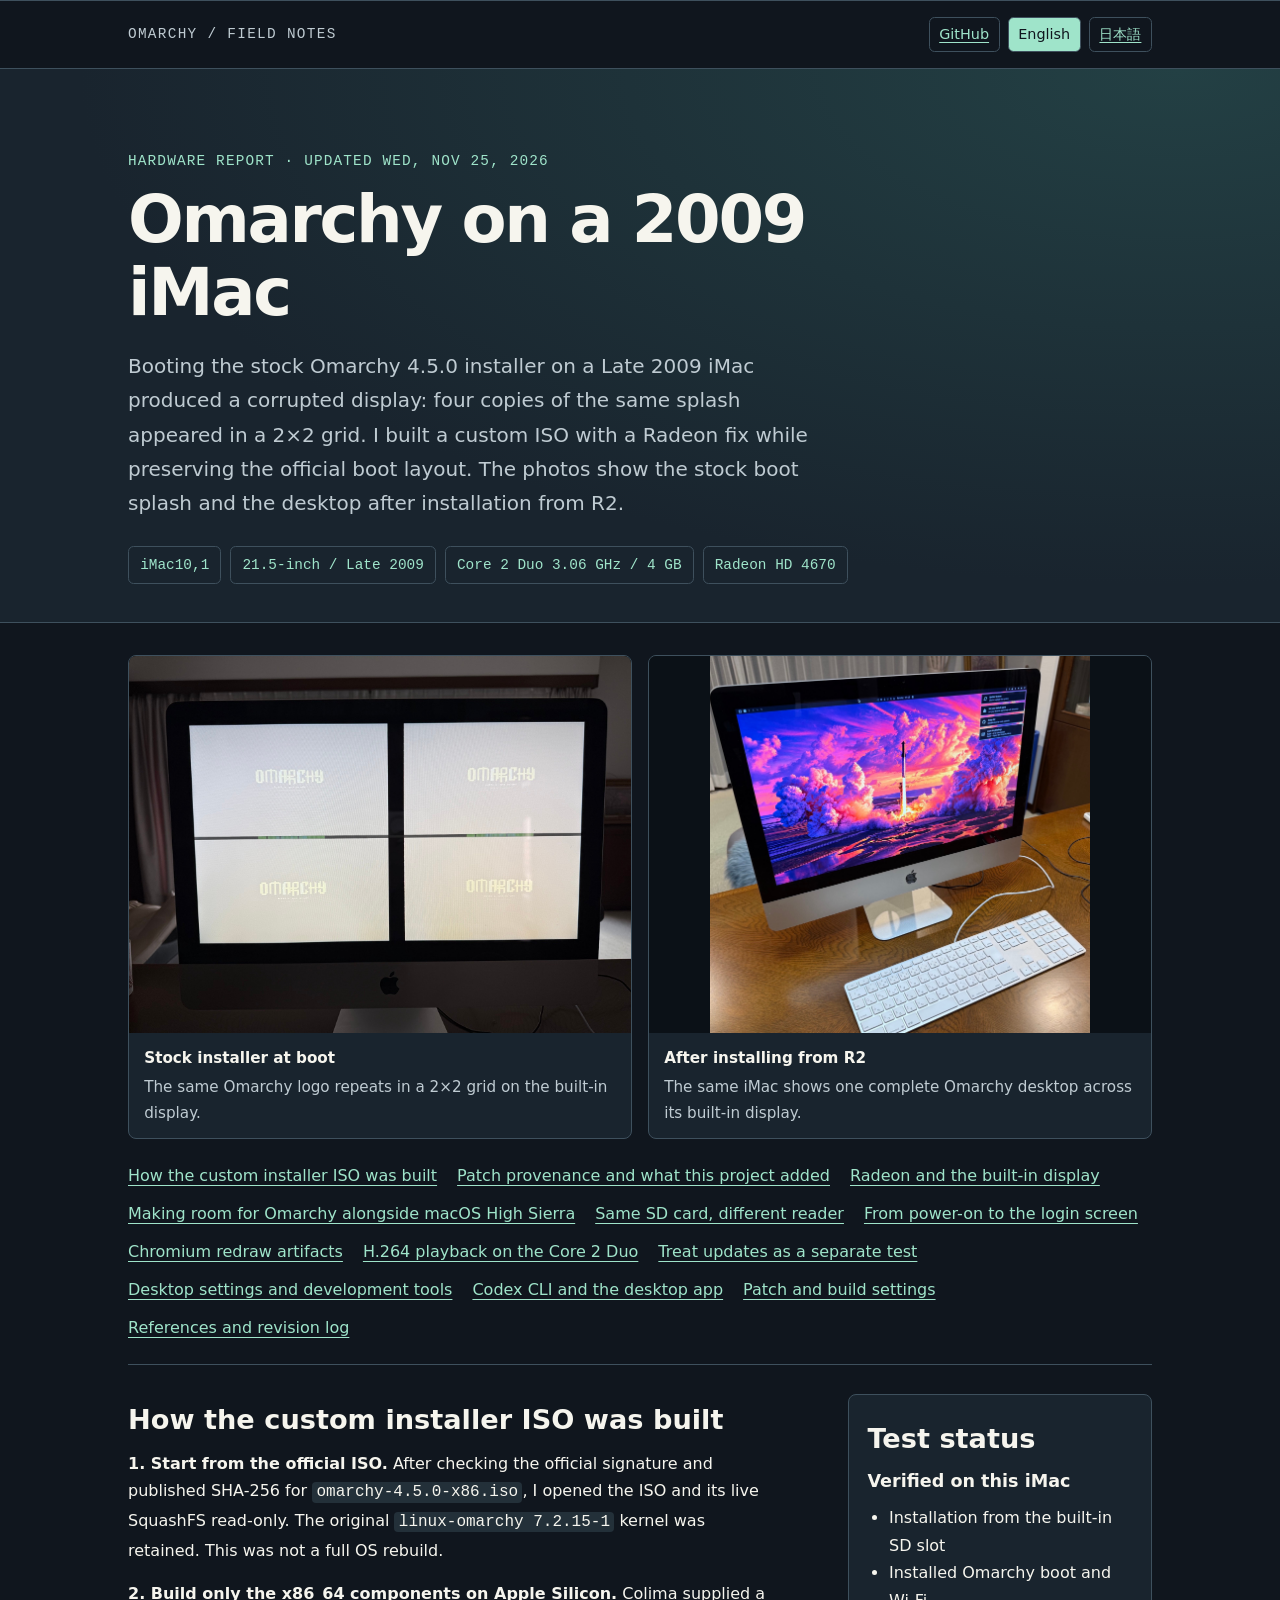
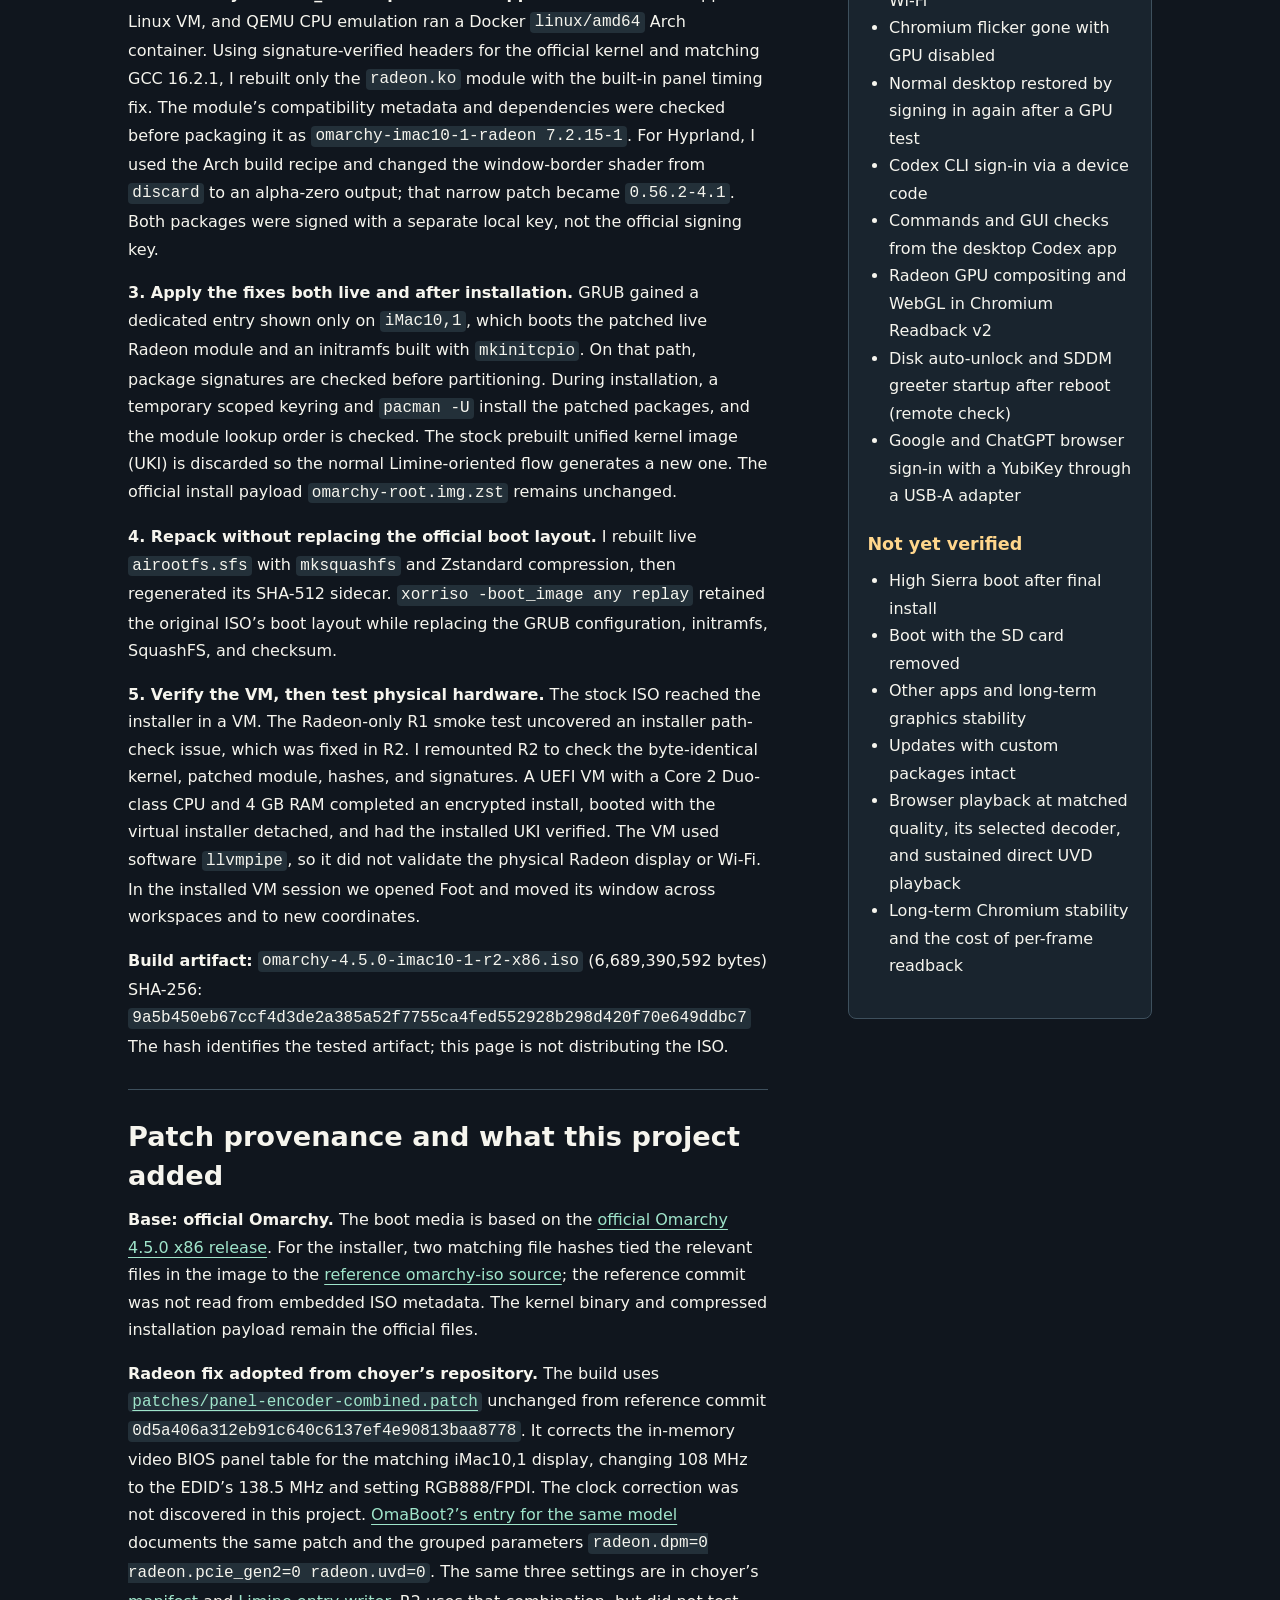
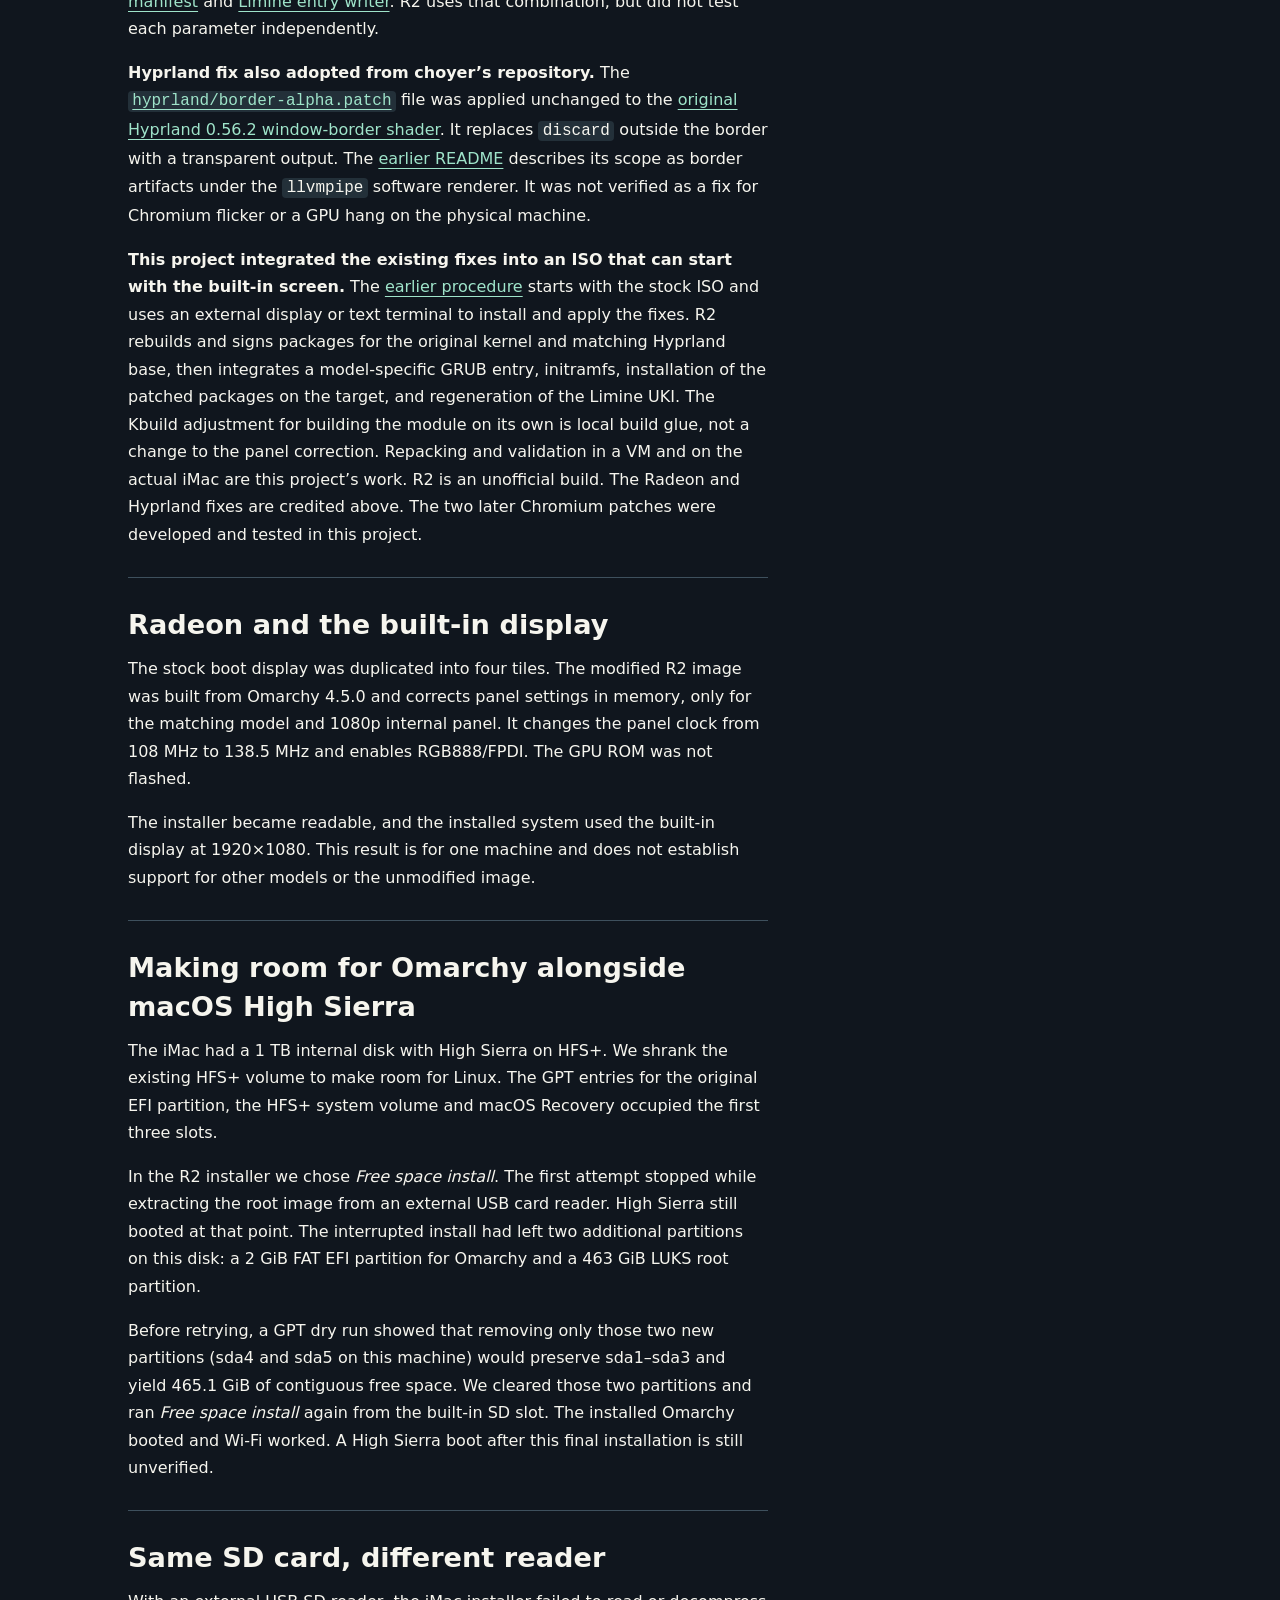
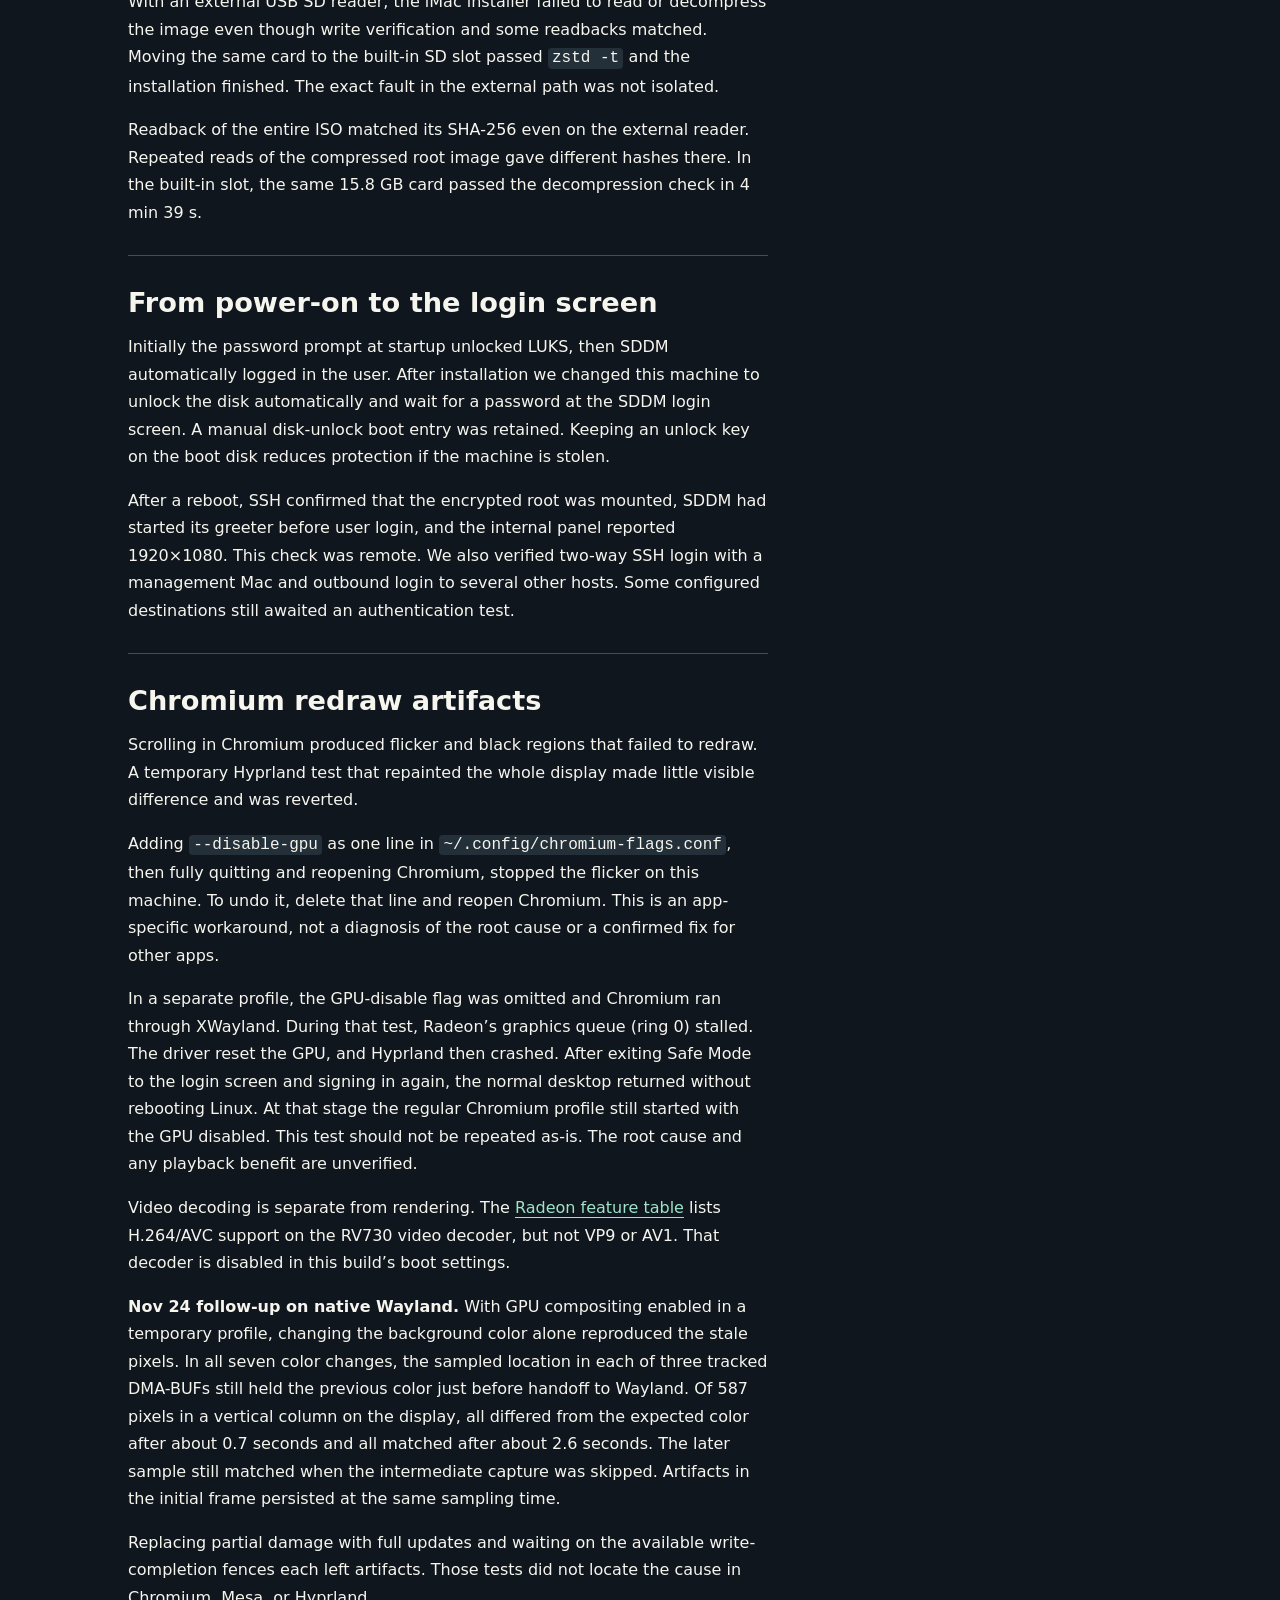
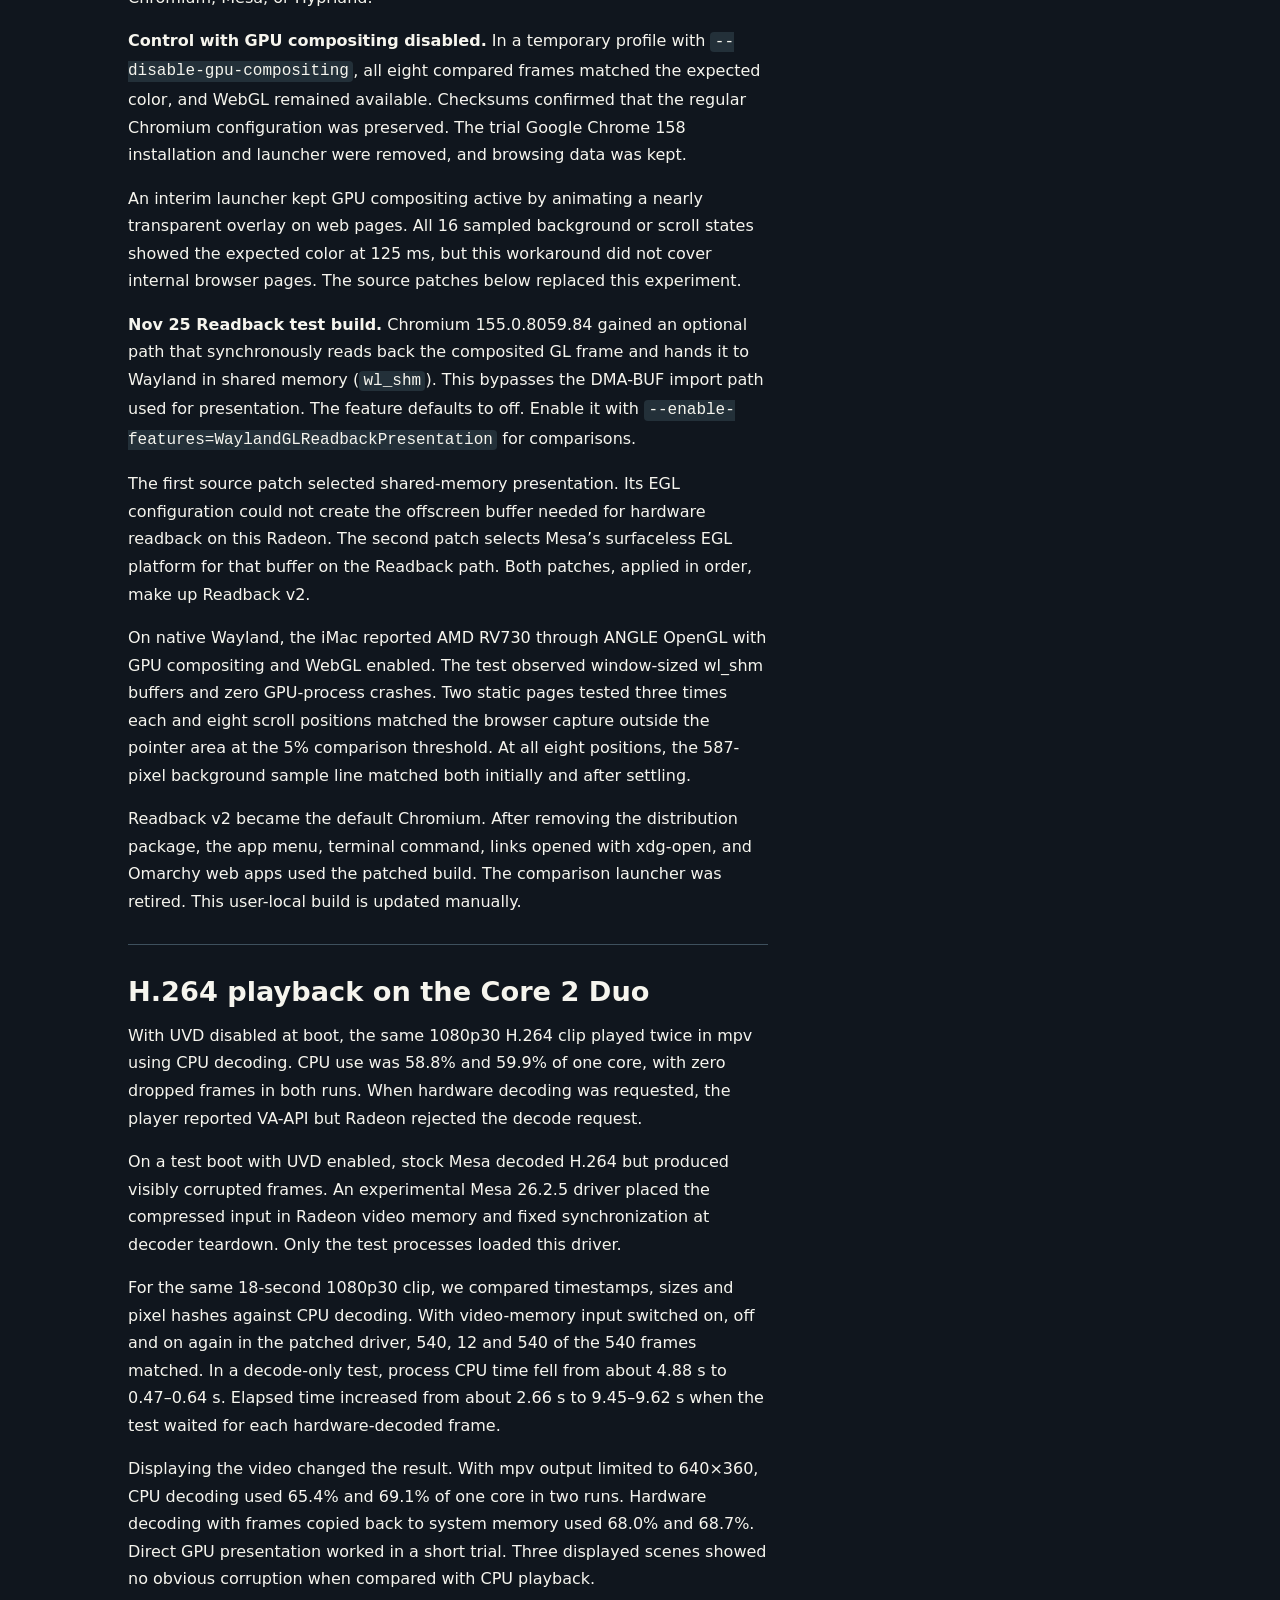
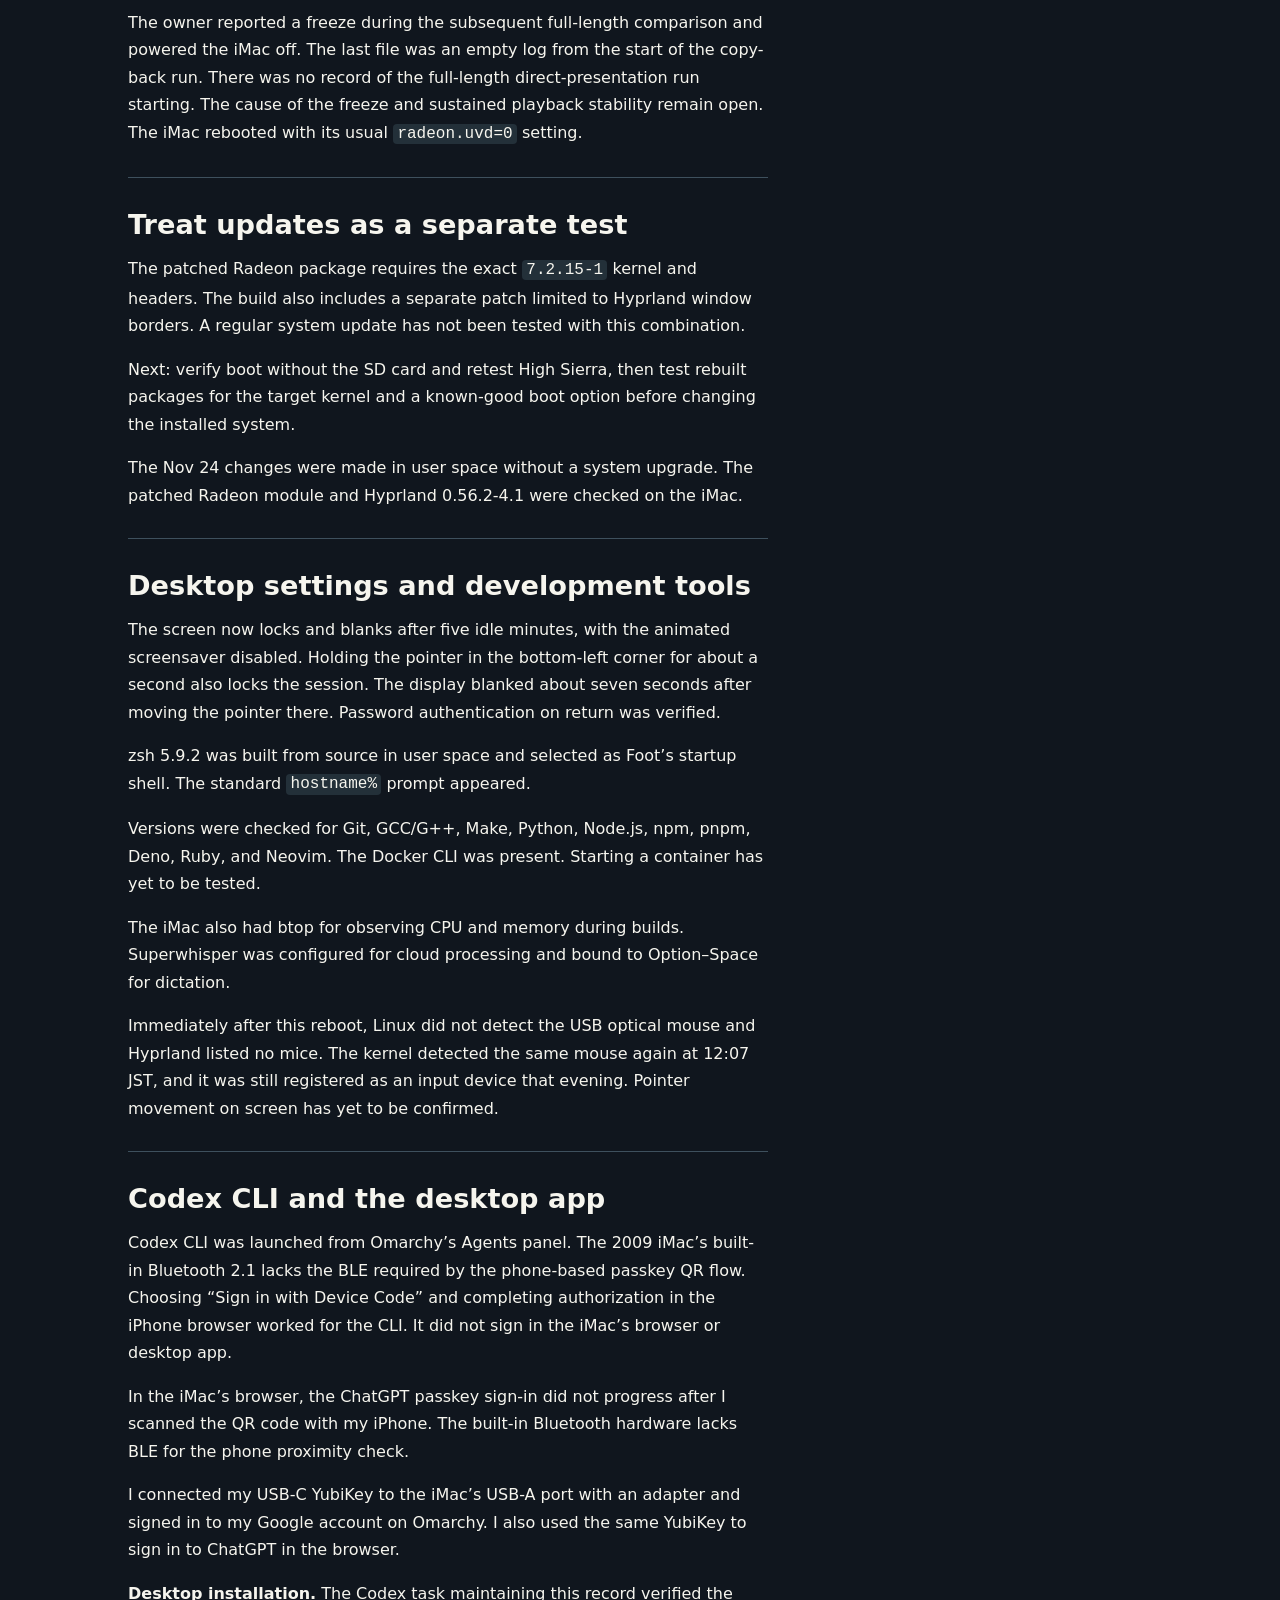
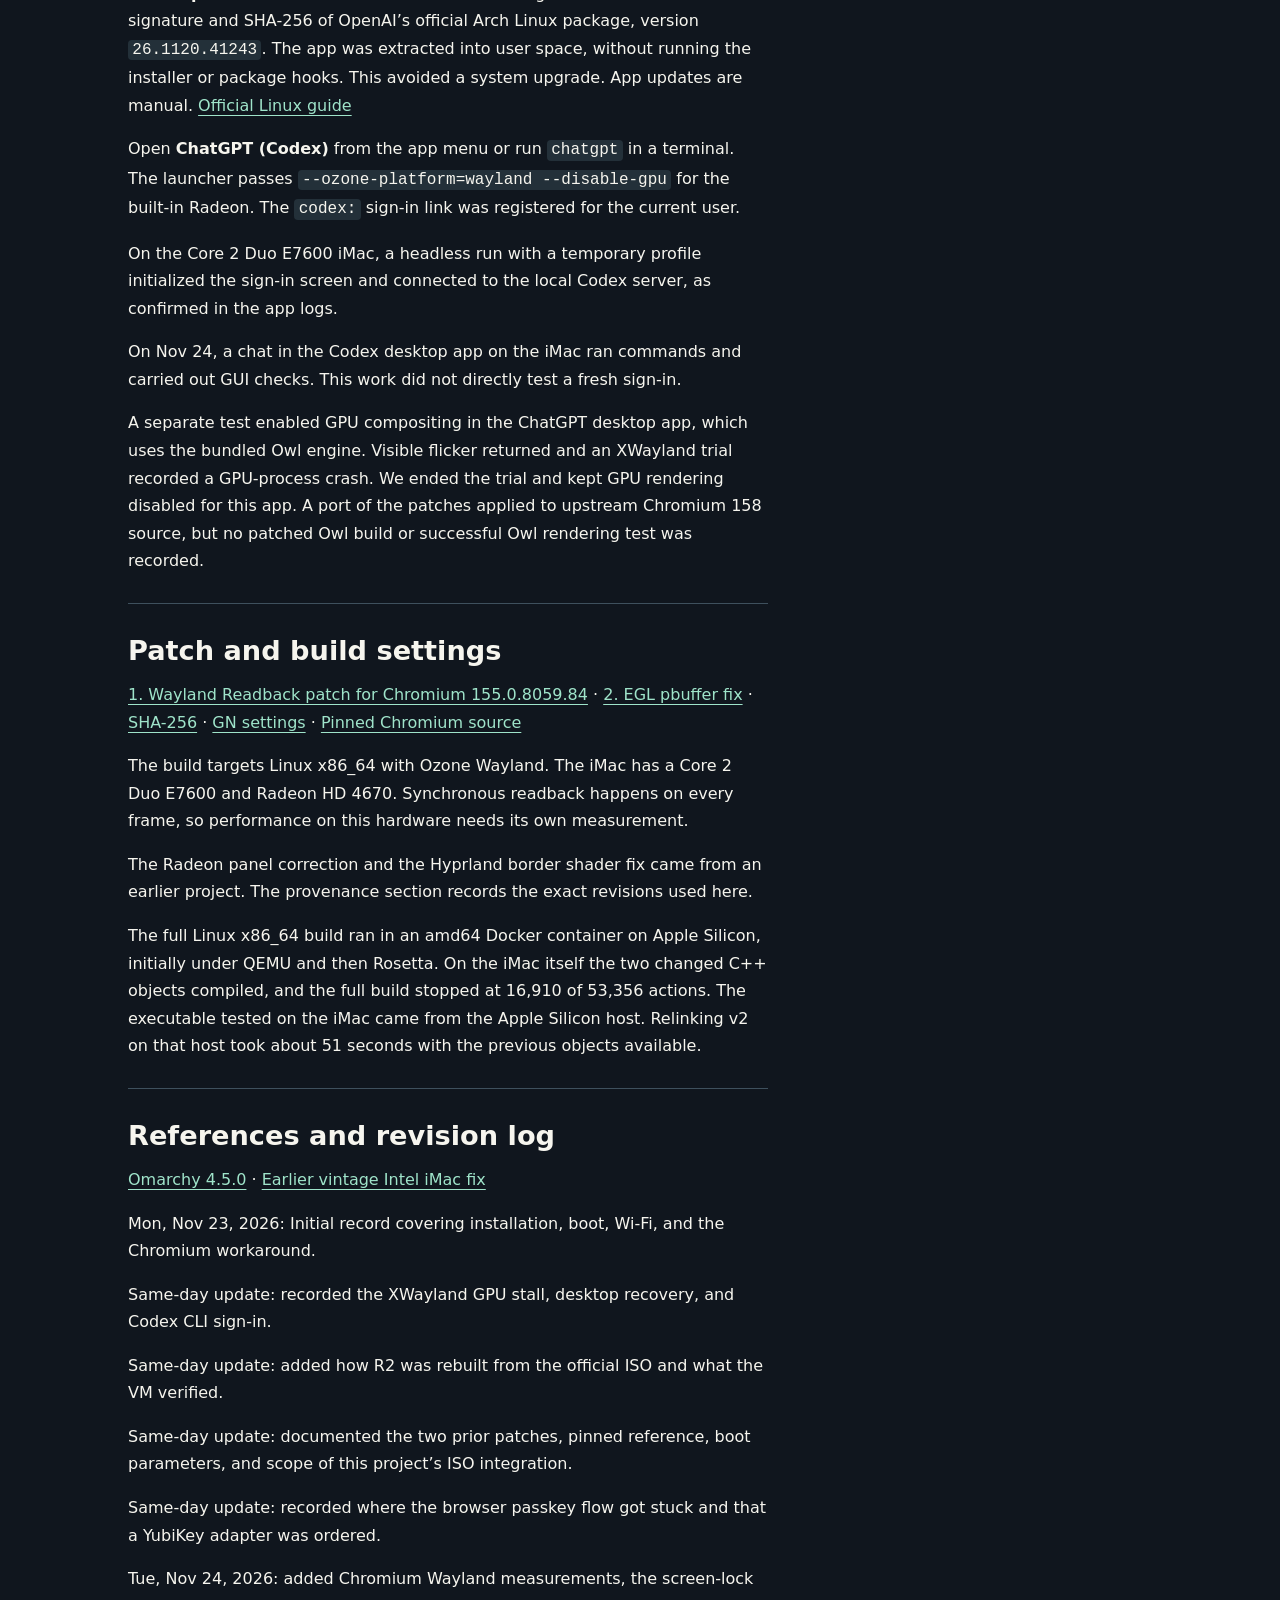
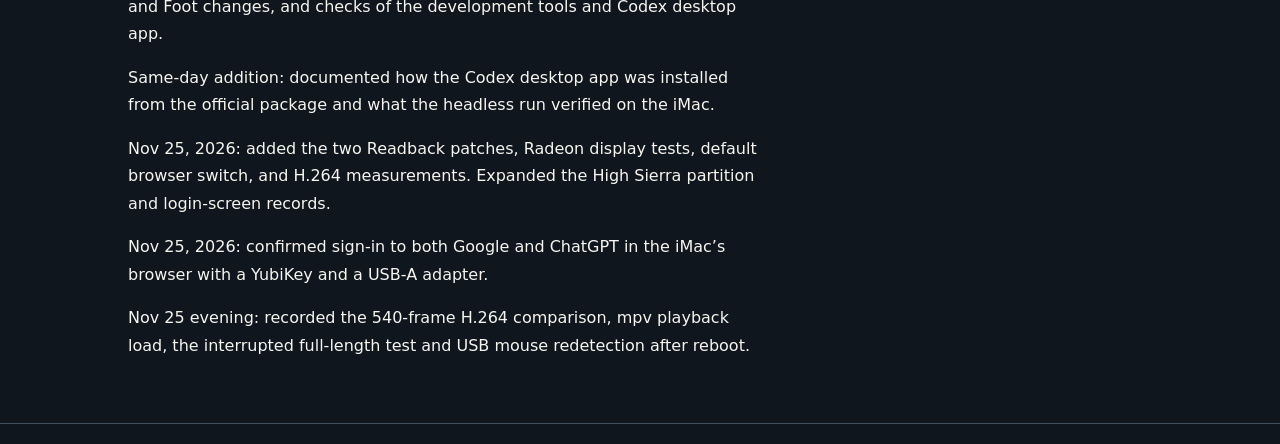
==== commit 04464c2d: "Document RV730 video decoding tests and post-reboot input status" ====
--- a/docs/index.html
+++ b/docs/index.html
@@ -9,5 +9,5 @@
 <meta name="twitter:card" content="summary_large_image"><link rel="stylesheet" href="style.css"></head>
 <body><header><div class="wrap"><div class="label">OMARCHY / FIELD NOTES</div><nav class="lang" aria-label="Site navigation"><a href="https://github.com/dueyama/omarchy-imac-field-notes">GitHub</a><span aria-current="page">English</span><a href="ja.html" lang="ja" hreflang="ja">日本語</a></nav></div></header>
 <div class="hero"><div class="wrap"><div class="eyebrow">HARDWARE REPORT · UPDATED WED, NOV 25, 2026</div><h1>Omarchy on a 2009 iMac</h1><p class="intro">Booting the stock Omarchy 4.5.0 installer on a Late 2009 iMac produced a corrupted display: four copies of the same splash appeared in a 2×2 grid. I built a custom ISO with a Radeon fix while preserving the official boot layout. The photos show the stock boot splash and the desktop after installation from R2.</p><ul class="spec"><li><b>iMac10,1</b></li><li><b>21.5-inch / Late 2009</b></li><li><b>Core 2 Duo 3.06 GHz / 4 GB</b></li><li><b>Radeon HD 4670</b></li></ul></div></div>
-<main class="wrap"><div class="comparison"><figure><a href="images/stock-boot.jpeg"><img src="images/stock-boot.jpeg" width="1536" height="1152" alt="The same Omarchy logo repeats in a 2×2 grid on the built-in display." decoding="async"></a><figcaption><strong>Stock installer at boot</strong> The same Omarchy logo repeats in a 2×2 grid on the built-in display.</figcaption></figure><figure><a href="images/r2-desktop.jpeg"><img src="images/r2-desktop.jpeg" width="1536" height="1522" alt="The same iMac shows one complete Omarchy desktop across its built-in display." decoding="async"></a><figcaption><strong>After installing from R2</strong> The same iMac shows one complete Omarchy desktop across its built-in display.</figcaption></figure></div><nav class="toc" aria-label="Contents"><a href="#iso">How the custom installer ISO was built</a><a href="#provenance">Patch provenance and what this project added</a><a href="#display">Radeon and the built-in display</a><a href="#storage">Making room for Omarchy alongside macOS High Sierra</a><a href="#install">Same SD card, different reader</a><a href="#login">From power-on to the login screen</a><a href="#chromium">Chromium redraw artifacts</a><a href="#video">H.264 playback on the Core 2 Duo</a><a href="#updates">Treat updates as a separate test</a><a href="#daily">Desktop settings and development tools</a><a href="#codex">Codex CLI and the desktop app</a><a href="#patches">Patch and build settings</a><a href="#references">References and revision log</a></nav><div class="article"><article><section id="iso"><h2>How the custom installer ISO was built</h2><p><strong>1. Start from the official ISO.</strong> After checking the official signature and published SHA-256 for <code>omarchy-4.5.0-x86.iso</code>, I opened the ISO and its live SquashFS read-only. The original <code>linux-omarchy 7.2.15-1</code> kernel was retained. This was not a full OS rebuild.</p><p><strong>2. Build only the x86_64 components on Apple Silicon.</strong> Colima supplied a Linux VM, and QEMU CPU emulation ran a Docker <code>linux/amd64</code> Arch container. Using signature-verified headers for the official kernel and matching GCC 16.2.1, I rebuilt only the <code>radeon.ko</code> module with the built-in panel timing fix. The module’s compatibility metadata and dependencies were checked before packaging it as <code>omarchy-imac10-1-radeon 7.2.15-1</code>. For Hyprland, I used the Arch build recipe and changed the window-border shader from <code>discard</code> to an alpha-zero output; that narrow patch became <code>0.56.2-4.1</code>. Both packages were signed with a separate local key, not the official signing key.</p><p><strong>3. Apply the fixes both live and after installation.</strong> GRUB gained a dedicated entry shown only on <code>iMac10,1</code>, which boots the patched live Radeon module and an initramfs built with <code>mkinitcpio</code>. On that path, package signatures are checked before partitioning. During installation, a temporary scoped keyring and <code>pacman -U</code> install the patched packages, and the module lookup order is checked. The stock prebuilt unified kernel image (UKI) is discarded so the normal Limine-oriented flow generates a new one. The official install payload <code>omarchy-root.img.zst</code> remains unchanged.</p><p><strong>4. Repack without replacing the official boot layout.</strong> I rebuilt live <code>airootfs.sfs</code> with <code>mksquashfs</code> and Zstandard compression, then regenerated its SHA-512 sidecar. <code>xorriso -boot_image any replay</code> retained the original ISO’s boot layout while replacing the GRUB configuration, initramfs, SquashFS, and checksum.</p><p><strong>5. Verify the VM, then test physical hardware.</strong> The stock ISO reached the installer in a VM. The Radeon-only R1 smoke test uncovered an installer path-check issue, which was fixed in R2. I remounted R2 to check the byte-identical kernel, patched module, hashes, and signatures. A UEFI VM with a Core 2 Duo-class CPU and 4 GB RAM completed an encrypted install, booted with the virtual installer detached, and had the installed UKI verified. The VM used software <code>llvmpipe</code>, so it did not validate the physical Radeon display or Wi-Fi. In the installed VM session we opened Foot and moved its window across workspaces and to new coordinates.</p><p><strong>Build artifact:</strong> <code>omarchy-4.5.0-imac10-1-r2-x86.iso</code> (6,689,390,592 bytes)<br>SHA-256: <code>9a5b450eb67ccf4d3de2a385a52f7755ca4fed552928b298d420f70e649ddbc7</code><br>The hash identifies the tested artifact; this page is not distributing the ISO.</p></section><section id="provenance"><h2>Patch provenance and what this project added</h2><p><strong>Base: official Omarchy.</strong> The boot media is based on the <a href="https://github.com/omacom/omarchy/releases/tag/v4.5.0">official Omarchy 4.5.0 x86 release</a>. For the installer, two matching file hashes tied the relevant files in the image to the <a href="https://github.com/omacom/omarchy-iso/tree/d5136a69782c00fe8d53fc98e4f3a990447d4840">reference omarchy-iso source</a>; the reference commit was not read from embedded ISO metadata. The kernel binary and compressed installation payload remain the official files.</p><p><strong>Radeon fix adopted from choyer’s repository.</strong> The build uses <a href="https://github.com/choyer/omarchy-vintage-intel-imac-fix/blob/0d5a406a312eb91c640c6137ef4e90813baa8778/patches/panel-encoder-combined.patch"><code>patches/panel-encoder-combined.patch</code></a> unchanged from reference commit <code>0d5a406a312eb91c640c6137ef4e90813baa8778</code>. It corrects the in-memory video BIOS panel table for the matching iMac10,1 display, changing 108 MHz to the EDID’s 138.5 MHz and setting RGB888/FPDI. The clock correction was not discovered in this project. <a href="https://doesitomarchy.com/fixes#omaboot.radeon-imac10-1-panel-clock">OmaBoot?’s entry for the same model</a> documents the same patch and the grouped parameters <code>radeon.dpm=0 radeon.pcie_gen2=0 radeon.uvd=0</code>. The same three settings are in choyer’s <a href="https://github.com/choyer/omarchy-vintage-intel-imac-fix/blob/0d5a406a312eb91c640c6137ef4e90813baa8778/manifest.json#L12">manifest</a> and <a href="https://github.com/choyer/omarchy-vintage-intel-imac-fix/blob/0d5a406a312eb91c640c6137ef4e90813baa8778/tools/write-limine-entry.py#L9">Limine entry writer</a>. R2 uses that combination, but did not test each parameter independently.</p><p><strong>Hyprland fix also adopted from choyer’s repository.</strong> The <a href="https://github.com/choyer/omarchy-vintage-intel-imac-fix/blob/0d5a406a312eb91c640c6137ef4e90813baa8778/hyprland/border-alpha.patch"><code>hyprland/border-alpha.patch</code></a> file was applied unchanged to the <a href="https://github.com/hyprwm/Hyprland/blob/efb50993780079460b0cbed1363e2166a2de1d9f/src/render/shaders/glsl/border.glsl">original Hyprland 0.56.2 window-border shader</a>. It replaces <code>discard</code> outside the border with a transparent output. The <a href="https://github.com/choyer/omarchy-vintage-intel-imac-fix/blob/0d5a406a312eb91c640c6137ef4e90813baa8778/README.md">earlier README</a> describes its scope as border artifacts under the <code>llvmpipe</code> software renderer. It was not verified as a fix for Chromium flicker or a GPU hang on the physical machine.</p><p><strong>This project integrated the existing fixes into an ISO that can start with the built-in screen.</strong> The <a href="https://github.com/choyer/omarchy-vintage-intel-imac-fix/blob/0d5a406a312eb91c640c6137ef4e90813baa8778/README.md">earlier procedure</a> starts with the stock ISO and uses an external display or text terminal to install and apply the fixes. R2 rebuilds and signs packages for the original kernel and matching Hyprland base, then integrates a model-specific GRUB entry, initramfs, installation of the patched packages on the target, and regeneration of the Limine UKI. The Kbuild adjustment for building the module on its own is local build glue, not a change to the panel correction. Repacking and validation in a VM and on the actual iMac are this project’s work. R2 is an unofficial build. The Radeon and Hyprland fixes are credited above. The two later Chromium patches were developed and tested in this project.</p></section><section id="display"><h2>Radeon and the built-in display</h2><p>The stock boot display was duplicated into four tiles. The modified R2 image was built from Omarchy 4.5.0 and corrects panel settings in memory, only for the matching model and 1080p internal panel. It changes the panel clock from 108 MHz to 138.5 MHz and enables RGB888/FPDI. The GPU ROM was not flashed.</p><p>The installer became readable, and the installed system used the built-in display at 1920×1080. This result is for one machine and does not establish support for other models or the unmodified image.</p></section><section id="storage"><h2>Making room for Omarchy alongside macOS High Sierra</h2><p>The iMac had a 1 TB internal disk with High Sierra on HFS+. We shrank the existing HFS+ volume to make room for Linux. The GPT entries for the original EFI partition, the HFS+ system volume and macOS Recovery occupied the first three slots.</p><p>In the R2 installer we chose <em>Free space install</em>. The first attempt stopped while extracting the root image from an external USB card reader. High Sierra still booted at that point. The interrupted install had left two additional partitions on this disk: a 2 GiB FAT EFI partition for Omarchy and a 463 GiB LUKS root partition.</p><p>Before retrying, a GPT dry run showed that removing only those two new partitions (sda4 and sda5 on this machine) would preserve sda1–sda3 and yield 465.1 GiB of contiguous free space. We cleared those two partitions and ran <em>Free space install</em> again from the built-in SD slot. The installed Omarchy booted and Wi-Fi worked. A High Sierra boot after this final installation is still unverified.</p></section><section id="install"><h2>Same SD card, different reader</h2><p>With an external USB SD reader, the iMac installer failed to read or decompress the image even though write verification and some readbacks matched. Moving the same card to the built-in SD slot passed <code>zstd -t</code> and the installation finished. The exact fault in the external path was not isolated.</p><p>Readback of the entire ISO matched its SHA-256 even on the external reader. Repeated reads of the compressed root image gave different hashes there. In the built-in slot, the same 15.8 GB card passed the decompression check in 4 min 39 s.</p></section><section id="login"><h2>From power-on to the login screen</h2><p>Initially the password prompt at startup unlocked LUKS, then SDDM automatically logged in the user. After installation we changed this machine to unlock the disk automatically and wait for a password at the SDDM login screen. A manual disk-unlock boot entry was retained. Keeping an unlock key on the boot disk reduces protection if the machine is stolen.</p><p>After a reboot, SSH confirmed that the encrypted root was mounted, SDDM had started its greeter before user login, and the internal panel reported 1920×1080. This check was remote. We also verified two-way SSH login with a management Mac and outbound login to several other hosts. Some configured destinations still awaited an authentication test.</p></section><section id="chromium"><h2>Chromium redraw artifacts</h2><p>Scrolling in Chromium produced flicker and black regions that failed to redraw. A temporary Hyprland test that repainted the whole display made little visible difference and was reverted.</p><p>Adding <code>--disable-gpu</code> as one line in <code>~/.config/chromium-flags.conf</code>, then fully quitting and reopening Chromium, stopped the flicker on this machine. To undo it, delete that line and reopen Chromium. This is an app-specific workaround, not a diagnosis of the root cause or a confirmed fix for other apps.</p><p>In a separate profile, the GPU-disable flag was omitted and Chromium ran through XWayland. During that test, Radeon’s graphics queue (ring 0) stalled. The driver reset the GPU, and Hyprland then crashed. After exiting Safe Mode to the login screen and signing in again, the normal desktop returned without rebooting Linux. At that stage the regular Chromium profile still started with the GPU disabled. This test should not be repeated as-is. The root cause and any playback benefit are unverified.</p><p>Video decoding is separate from rendering. The <a href="https://www.x.org/RadeonFeature/#radeon-uvd-unified-video-decoder-hardware">Radeon feature table</a> lists H.264/AVC support on the RV730 video decoder, but not VP9 or AV1. That decoder is disabled in this build’s boot settings.</p><p><strong>Nov 24 follow-up on native Wayland.</strong> With GPU compositing enabled in a temporary profile, changing the background color alone reproduced the stale pixels. In all seven color changes, the sampled location in each of three tracked DMA-BUFs still held the previous color just before handoff to Wayland. Of 587 pixels in a vertical column on the display, all differed from the expected color after about 0.7 seconds and all matched after about 2.6 seconds. The later sample still matched when the intermediate capture was skipped. Artifacts in the initial frame persisted at the same sampling time.</p><p>Replacing partial damage with full updates and waiting on the available write-completion fences each left artifacts. Those tests did not locate the cause in Chromium, Mesa, or Hyprland.</p><p><strong>Control with GPU compositing disabled.</strong> In a temporary profile with <code>--disable-gpu-compositing</code>, all eight compared frames matched the expected color, and WebGL remained available. Checksums confirmed that the regular Chromium configuration was preserved. The trial Google Chrome 158 installation and launcher were removed, and browsing data was kept.</p><p>An interim launcher kept GPU compositing active by animating a nearly transparent overlay on web pages. All 16 sampled background or scroll states showed the expected color at 125 ms, but this workaround did not cover internal browser pages. The source patches below replaced this experiment.</p><p><strong>Nov 25 Readback test build.</strong> Chromium 155.0.8059.84 gained an optional path that synchronously reads back the composited GL frame and hands it to Wayland in shared memory (<code>wl_shm</code>). This bypasses the DMA-BUF import path used for presentation. The feature defaults to off. Enable it with <code>--enable-features=WaylandGLReadbackPresentation</code> for comparisons.</p><p>The first source patch selected shared-memory presentation. Its EGL configuration could not create the offscreen buffer needed for hardware readback on this Radeon. The second patch selects Mesa’s surfaceless EGL platform for that buffer on the Readback path. Both patches, applied in order, make up Readback v2.</p><p>On native Wayland, the iMac reported AMD RV730 through ANGLE OpenGL with GPU compositing and WebGL enabled. The test observed window-sized wl_shm buffers and zero GPU-process crashes. Two static pages tested three times each and eight scroll positions matched the browser capture outside the pointer area at the 5% comparison threshold. At all eight positions, the 587-pixel background sample line matched both initially and after settling.</p><p>Readback v2 became the default Chromium. After removing the distribution package, the app menu, terminal command, links opened with xdg-open, and Omarchy web apps used the patched build. The comparison launcher was retired. This user-local build is updated manually.</p></section><section id="video"><h2>H.264 playback on the Core 2 Duo</h2><p>With UVD disabled at boot, the same 1080p30 H.264 clip played twice in mpv using CPU decoding. CPU use was 58.8% and 59.9% of one core, with zero dropped frames in both runs. When hardware decoding was requested, the player reported VA-API but Radeon rejected the decode request. A comparison with UVD enabled and a browser playback test at matched quality are still open.</p></section><section id="updates"><h2>Treat updates as a separate test</h2><p>The patched Radeon package requires the exact <code>7.2.15-1</code> kernel and headers. The build also includes a separate patch limited to Hyprland window borders. A regular system update has not been tested with this combination.</p><p>Next: verify boot without the SD card and retest High Sierra, then test rebuilt packages for the target kernel and a known-good boot option before changing the installed system.</p><p>The Nov 24 changes were made in user space without a system upgrade. The patched Radeon module and Hyprland 0.56.2-4.1 were checked on the iMac.</p></section><section id="daily"><h2>Desktop settings and development tools</h2><p>The screen now locks and blanks after five idle minutes, with the animated screensaver disabled. Holding the pointer in the bottom-left corner for about a second also locks the session. The display blanked about seven seconds after moving the pointer there. Password authentication on return was verified.</p><p>zsh 5.9.2 was built from source in user space and selected as Foot’s startup shell. The standard <code>hostname%</code> prompt appeared.</p><p>Versions were checked for Git, GCC/G++, Make, Python, Node.js, npm, pnpm, Deno, Ruby, and Neovim. The Docker CLI was present. Starting a container has yet to be tested.</p><p>The iMac also had btop for observing CPU and memory during builds. Superwhisper was configured for cloud processing and bound to Option–Space for dictation.</p></section><section id="codex"><h2>Codex CLI and the desktop app</h2><p>Codex CLI was launched from Omarchy’s Agents panel. The 2009 iMac’s built-in Bluetooth 2.1 lacks the BLE required by the phone-based passkey QR flow. Choosing “Sign in with Device Code” and completing authorization in the iPhone browser worked for the CLI. It did not sign in the iMac’s browser or desktop app.</p><p>In the iMac’s browser, the ChatGPT passkey sign-in did not progress after I scanned the QR code with my iPhone. The built-in Bluetooth hardware lacks BLE for the phone proximity check, and browser sign-in is still unresolved.</p><p>I connected my USB-C YubiKey to the iMac’s USB-A port with an adapter and signed in to my Google account on Omarchy. Signing in to ChatGPT in the browser with the YubiKey remains unverified.</p><p><strong>Desktop installation.</strong> The Codex task maintaining this record verified the signature and SHA-256 of OpenAI’s official Arch Linux package, version <code>26.1120.41243</code>. The app was extracted into user space, without running the installer or package hooks. This avoided a system upgrade. App updates are manual. <a href="https://learn.chatgpt.com/docs/linux/linux-app">Official Linux guide</a></p><p>Open <strong>ChatGPT (Codex)</strong> from the app menu or run <code>chatgpt</code> in a terminal. The launcher passes <code>--ozone-platform=wayland --disable-gpu</code> for the built-in Radeon. The <code>codex:</code> sign-in link was registered for the current user.</p><p>On the Core 2 Duo E7600 iMac, a headless run with a temporary profile initialized the sign-in screen and connected to the local Codex server, as confirmed in the app logs.</p><p>On Nov 24, a chat in the Codex desktop app on the iMac ran commands and carried out GUI checks. This work did not directly test a fresh sign-in.</p><p>A separate test enabled GPU compositing in the ChatGPT desktop app, which uses the bundled Owl engine. Visible flicker returned and an XWayland trial recorded a GPU-process crash. We ended the trial and kept GPU rendering disabled for this app. A port of the patches applied to upstream Chromium 158 source, but no patched Owl build or successful Owl rendering test was recorded.</p></section><section id="patches"><h2>Patch and build settings</h2><p><a href="patches/chromium-155.0.8059.84/wayland-gl-readback.patch" download>1. Wayland Readback patch for Chromium 155.0.8059.84</a> · <a href="patches/chromium-155.0.8059.84/readback-pbuffer-v2.patch" download>2. EGL pbuffer fix</a> · <a href="patches/chromium-155.0.8059.84/SHA256SUMS">SHA-256</a> · <a href="patches/chromium-155.0.8059.84/args.gn">GN settings</a> · <a href="https://chromium.googlesource.com/chromium/src/+/5869fe313571d75152b77813cf0a4ee26a4e6df0">Pinned Chromium source</a></p><p>The build targets Linux x86_64 with Ozone Wayland. The iMac has a Core 2 Duo E7600 and Radeon HD 4670. Synchronous readback happens on every frame, so performance on this hardware needs its own measurement.</p><p>The Radeon panel correction and the Hyprland border shader fix came from an earlier project. The provenance section records the exact revisions used here.</p><p>The full Linux x86_64 build ran in an amd64 Docker container on Apple Silicon, initially under QEMU and then Rosetta. On the iMac itself the two changed C++ objects compiled, and the full build stopped at 16,910 of 53,356 actions. The executable tested on the iMac came from the Apple Silicon host. Relinking v2 on that host took about 51 seconds with the previous objects available.</p></section><section id="references"><h2>References and revision log</h2><p><a href="https://github.com/omacom/omarchy/releases/tag/v4.5.0">Omarchy 4.5.0</a> · <a href="https://github.com/choyer/omarchy-vintage-intel-imac-fix/tree/0d5a406a312eb91c640c6137ef4e90813baa8778">Earlier vintage Intel iMac fix</a></p><p>Mon, Nov 23, 2026: Initial record covering installation, boot, Wi-Fi, and the Chromium workaround.</p><p>Same-day update: recorded the XWayland GPU stall, desktop recovery, and Codex CLI sign-in.</p><p>Same-day update: added how R2 was rebuilt from the official ISO and what the VM verified.</p><p>Same-day update: documented the two prior patches, pinned reference, boot parameters, and scope of this project’s ISO integration.</p><p>Same-day update: recorded where the browser passkey flow got stuck and that a YubiKey adapter was ordered.</p><p>Tue, Nov 24, 2026: added Chromium Wayland measurements, the screen-lock and Foot changes, and checks of the development tools and Codex desktop app.</p><p>Same-day addition: documented how the Codex desktop app was installed from the official package and what the headless run verified on the iMac.</p><p>Nov 25, 2026: added the two Readback patches, Radeon display tests, default browser switch, and H.264 measurements. Expanded the High Sierra partition and login-screen records.</p><p>Nov 25, 2026: confirmed Google sign-in on the iMac with a YubiKey and a USB-A adapter.</p></section></article><aside class="callouts"><h2>Test status</h2><h3>Verified on this iMac</h3><ul><li>Installation from the built-in SD slot</li><li>Installed Omarchy boot and Wi-Fi</li><li>Chromium flicker gone with GPU disabled</li><li>Normal desktop restored by signing in again after a GPU test</li><li>Codex CLI sign-in via a device code</li><li>Commands and GUI checks from the desktop Codex app</li><li>Radeon GPU compositing and WebGL in Chromium Readback v2</li><li>Disk auto-unlock and SDDM greeter startup after reboot (remote check)</li><li>Google sign-in with a YubiKey through a USB-A adapter</li></ul><h3 class="pending">Not yet verified</h3><ul><li>High Sierra boot after final install</li><li>Boot with the SD card removed</li><li>Other apps and long-term graphics stability</li><li>Updates with custom packages intact</li><li>Same-quality video playback and the decoder in use</li><li>Long-term Chromium stability and the cost of per-frame readback</li></ul></aside></div></main>
+<main class="wrap"><div class="comparison"><figure><a href="images/stock-boot.jpeg"><img src="images/stock-boot.jpeg" width="1536" height="1152" alt="The same Omarchy logo repeats in a 2×2 grid on the built-in display." decoding="async"></a><figcaption><strong>Stock installer at boot</strong> The same Omarchy logo repeats in a 2×2 grid on the built-in display.</figcaption></figure><figure><a href="images/r2-desktop.jpeg"><img src="images/r2-desktop.jpeg" width="1536" height="1522" alt="The same iMac shows one complete Omarchy desktop across its built-in display." decoding="async"></a><figcaption><strong>After installing from R2</strong> The same iMac shows one complete Omarchy desktop across its built-in display.</figcaption></figure></div><nav class="toc" aria-label="Contents"><a href="#iso">How the custom installer ISO was built</a><a href="#provenance">Patch provenance and what this project added</a><a href="#display">Radeon and the built-in display</a><a href="#storage">Making room for Omarchy alongside macOS High Sierra</a><a href="#install">Same SD card, different reader</a><a href="#login">From power-on to the login screen</a><a href="#chromium">Chromium redraw artifacts</a><a href="#video">H.264 playback on the Core 2 Duo</a><a href="#updates">Treat updates as a separate test</a><a href="#daily">Desktop settings and development tools</a><a href="#codex">Codex CLI and the desktop app</a><a href="#patches">Patch and build settings</a><a href="#references">References and revision log</a></nav><div class="article"><article><section id="iso"><h2>How the custom installer ISO was built</h2><p><strong>1. Start from the official ISO.</strong> After checking the official signature and published SHA-256 for <code>omarchy-4.5.0-x86.iso</code>, I opened the ISO and its live SquashFS read-only. The original <code>linux-omarchy 7.2.15-1</code> kernel was retained. This was not a full OS rebuild.</p><p><strong>2. Build only the x86_64 components on Apple Silicon.</strong> Colima supplied a Linux VM, and QEMU CPU emulation ran a Docker <code>linux/amd64</code> Arch container. Using signature-verified headers for the official kernel and matching GCC 16.2.1, I rebuilt only the <code>radeon.ko</code> module with the built-in panel timing fix. The module’s compatibility metadata and dependencies were checked before packaging it as <code>omarchy-imac10-1-radeon 7.2.15-1</code>. For Hyprland, I used the Arch build recipe and changed the window-border shader from <code>discard</code> to an alpha-zero output; that narrow patch became <code>0.56.2-4.1</code>. Both packages were signed with a separate local key, not the official signing key.</p><p><strong>3. Apply the fixes both live and after installation.</strong> GRUB gained a dedicated entry shown only on <code>iMac10,1</code>, which boots the patched live Radeon module and an initramfs built with <code>mkinitcpio</code>. On that path, package signatures are checked before partitioning. During installation, a temporary scoped keyring and <code>pacman -U</code> install the patched packages, and the module lookup order is checked. The stock prebuilt unified kernel image (UKI) is discarded so the normal Limine-oriented flow generates a new one. The official install payload <code>omarchy-root.img.zst</code> remains unchanged.</p><p><strong>4. Repack without replacing the official boot layout.</strong> I rebuilt live <code>airootfs.sfs</code> with <code>mksquashfs</code> and Zstandard compression, then regenerated its SHA-512 sidecar. <code>xorriso -boot_image any replay</code> retained the original ISO’s boot layout while replacing the GRUB configuration, initramfs, SquashFS, and checksum.</p><p><strong>5. Verify the VM, then test physical hardware.</strong> The stock ISO reached the installer in a VM. The Radeon-only R1 smoke test uncovered an installer path-check issue, which was fixed in R2. I remounted R2 to check the byte-identical kernel, patched module, hashes, and signatures. A UEFI VM with a Core 2 Duo-class CPU and 4 GB RAM completed an encrypted install, booted with the virtual installer detached, and had the installed UKI verified. The VM used software <code>llvmpipe</code>, so it did not validate the physical Radeon display or Wi-Fi. In the installed VM session we opened Foot and moved its window across workspaces and to new coordinates.</p><p><strong>Build artifact:</strong> <code>omarchy-4.5.0-imac10-1-r2-x86.iso</code> (6,689,390,592 bytes)<br>SHA-256: <code>9a5b450eb67ccf4d3de2a385a52f7755ca4fed552928b298d420f70e649ddbc7</code><br>The hash identifies the tested artifact; this page is not distributing the ISO.</p></section><section id="provenance"><h2>Patch provenance and what this project added</h2><p><strong>Base: official Omarchy.</strong> The boot media is based on the <a href="https://github.com/omacom/omarchy/releases/tag/v4.5.0">official Omarchy 4.5.0 x86 release</a>. For the installer, two matching file hashes tied the relevant files in the image to the <a href="https://github.com/omacom/omarchy-iso/tree/d5136a69782c00fe8d53fc98e4f3a990447d4840">reference omarchy-iso source</a>; the reference commit was not read from embedded ISO metadata. The kernel binary and compressed installation payload remain the official files.</p><p><strong>Radeon fix adopted from choyer’s repository.</strong> The build uses <a href="https://github.com/choyer/omarchy-vintage-intel-imac-fix/blob/0d5a406a312eb91c640c6137ef4e90813baa8778/patches/panel-encoder-combined.patch"><code>patches/panel-encoder-combined.patch</code></a> unchanged from reference commit <code>0d5a406a312eb91c640c6137ef4e90813baa8778</code>. It corrects the in-memory video BIOS panel table for the matching iMac10,1 display, changing 108 MHz to the EDID’s 138.5 MHz and setting RGB888/FPDI. The clock correction was not discovered in this project. <a href="https://doesitomarchy.com/fixes#omaboot.radeon-imac10-1-panel-clock">OmaBoot?’s entry for the same model</a> documents the same patch and the grouped parameters <code>radeon.dpm=0 radeon.pcie_gen2=0 radeon.uvd=0</code>. The same three settings are in choyer’s <a href="https://github.com/choyer/omarchy-vintage-intel-imac-fix/blob/0d5a406a312eb91c640c6137ef4e90813baa8778/manifest.json#L12">manifest</a> and <a href="https://github.com/choyer/omarchy-vintage-intel-imac-fix/blob/0d5a406a312eb91c640c6137ef4e90813baa8778/tools/write-limine-entry.py#L9">Limine entry writer</a>. R2 uses that combination, but did not test each parameter independently.</p><p><strong>Hyprland fix also adopted from choyer’s repository.</strong> The <a href="https://github.com/choyer/omarchy-vintage-intel-imac-fix/blob/0d5a406a312eb91c640c6137ef4e90813baa8778/hyprland/border-alpha.patch"><code>hyprland/border-alpha.patch</code></a> file was applied unchanged to the <a href="https://github.com/hyprwm/Hyprland/blob/efb50993780079460b0cbed1363e2166a2de1d9f/src/render/shaders/glsl/border.glsl">original Hyprland 0.56.2 window-border shader</a>. It replaces <code>discard</code> outside the border with a transparent output. The <a href="https://github.com/choyer/omarchy-vintage-intel-imac-fix/blob/0d5a406a312eb91c640c6137ef4e90813baa8778/README.md">earlier README</a> describes its scope as border artifacts under the <code>llvmpipe</code> software renderer. It was not verified as a fix for Chromium flicker or a GPU hang on the physical machine.</p><p><strong>This project integrated the existing fixes into an ISO that can start with the built-in screen.</strong> The <a href="https://github.com/choyer/omarchy-vintage-intel-imac-fix/blob/0d5a406a312eb91c640c6137ef4e90813baa8778/README.md">earlier procedure</a> starts with the stock ISO and uses an external display or text terminal to install and apply the fixes. R2 rebuilds and signs packages for the original kernel and matching Hyprland base, then integrates a model-specific GRUB entry, initramfs, installation of the patched packages on the target, and regeneration of the Limine UKI. The Kbuild adjustment for building the module on its own is local build glue, not a change to the panel correction. Repacking and validation in a VM and on the actual iMac are this project’s work. R2 is an unofficial build. The Radeon and Hyprland fixes are credited above. The two later Chromium patches were developed and tested in this project.</p></section><section id="display"><h2>Radeon and the built-in display</h2><p>The stock boot display was duplicated into four tiles. The modified R2 image was built from Omarchy 4.5.0 and corrects panel settings in memory, only for the matching model and 1080p internal panel. It changes the panel clock from 108 MHz to 138.5 MHz and enables RGB888/FPDI. The GPU ROM was not flashed.</p><p>The installer became readable, and the installed system used the built-in display at 1920×1080. This result is for one machine and does not establish support for other models or the unmodified image.</p></section><section id="storage"><h2>Making room for Omarchy alongside macOS High Sierra</h2><p>The iMac had a 1 TB internal disk with High Sierra on HFS+. We shrank the existing HFS+ volume to make room for Linux. The GPT entries for the original EFI partition, the HFS+ system volume and macOS Recovery occupied the first three slots.</p><p>In the R2 installer we chose <em>Free space install</em>. The first attempt stopped while extracting the root image from an external USB card reader. High Sierra still booted at that point. The interrupted install had left two additional partitions on this disk: a 2 GiB FAT EFI partition for Omarchy and a 463 GiB LUKS root partition.</p><p>Before retrying, a GPT dry run showed that removing only those two new partitions (sda4 and sda5 on this machine) would preserve sda1–sda3 and yield 465.1 GiB of contiguous free space. We cleared those two partitions and ran <em>Free space install</em> again from the built-in SD slot. The installed Omarchy booted and Wi-Fi worked. A High Sierra boot after this final installation is still unverified.</p></section><section id="install"><h2>Same SD card, different reader</h2><p>With an external USB SD reader, the iMac installer failed to read or decompress the image even though write verification and some readbacks matched. Moving the same card to the built-in SD slot passed <code>zstd -t</code> and the installation finished. The exact fault in the external path was not isolated.</p><p>Readback of the entire ISO matched its SHA-256 even on the external reader. Repeated reads of the compressed root image gave different hashes there. In the built-in slot, the same 15.8 GB card passed the decompression check in 4 min 39 s.</p></section><section id="login"><h2>From power-on to the login screen</h2><p>Initially the password prompt at startup unlocked LUKS, then SDDM automatically logged in the user. After installation we changed this machine to unlock the disk automatically and wait for a password at the SDDM login screen. A manual disk-unlock boot entry was retained. Keeping an unlock key on the boot disk reduces protection if the machine is stolen.</p><p>After a reboot, SSH confirmed that the encrypted root was mounted, SDDM had started its greeter before user login, and the internal panel reported 1920×1080. This check was remote. We also verified two-way SSH login with a management Mac and outbound login to several other hosts. Some configured destinations still awaited an authentication test.</p></section><section id="chromium"><h2>Chromium redraw artifacts</h2><p>Scrolling in Chromium produced flicker and black regions that failed to redraw. A temporary Hyprland test that repainted the whole display made little visible difference and was reverted.</p><p>Adding <code>--disable-gpu</code> as one line in <code>~/.config/chromium-flags.conf</code>, then fully quitting and reopening Chromium, stopped the flicker on this machine. To undo it, delete that line and reopen Chromium. This is an app-specific workaround, not a diagnosis of the root cause or a confirmed fix for other apps.</p><p>In a separate profile, the GPU-disable flag was omitted and Chromium ran through XWayland. During that test, Radeon’s graphics queue (ring 0) stalled. The driver reset the GPU, and Hyprland then crashed. After exiting Safe Mode to the login screen and signing in again, the normal desktop returned without rebooting Linux. At that stage the regular Chromium profile still started with the GPU disabled. This test should not be repeated as-is. The root cause and any playback benefit are unverified.</p><p>Video decoding is separate from rendering. The <a href="https://www.x.org/RadeonFeature/#radeon-uvd-unified-video-decoder-hardware">Radeon feature table</a> lists H.264/AVC support on the RV730 video decoder, but not VP9 or AV1. That decoder is disabled in this build’s boot settings.</p><p><strong>Nov 24 follow-up on native Wayland.</strong> With GPU compositing enabled in a temporary profile, changing the background color alone reproduced the stale pixels. In all seven color changes, the sampled location in each of three tracked DMA-BUFs still held the previous color just before handoff to Wayland. Of 587 pixels in a vertical column on the display, all differed from the expected color after about 0.7 seconds and all matched after about 2.6 seconds. The later sample still matched when the intermediate capture was skipped. Artifacts in the initial frame persisted at the same sampling time.</p><p>Replacing partial damage with full updates and waiting on the available write-completion fences each left artifacts. Those tests did not locate the cause in Chromium, Mesa, or Hyprland.</p><p><strong>Control with GPU compositing disabled.</strong> In a temporary profile with <code>--disable-gpu-compositing</code>, all eight compared frames matched the expected color, and WebGL remained available. Checksums confirmed that the regular Chromium configuration was preserved. The trial Google Chrome 158 installation and launcher were removed, and browsing data was kept.</p><p>An interim launcher kept GPU compositing active by animating a nearly transparent overlay on web pages. All 16 sampled background or scroll states showed the expected color at 125 ms, but this workaround did not cover internal browser pages. The source patches below replaced this experiment.</p><p><strong>Nov 25 Readback test build.</strong> Chromium 155.0.8059.84 gained an optional path that synchronously reads back the composited GL frame and hands it to Wayland in shared memory (<code>wl_shm</code>). This bypasses the DMA-BUF import path used for presentation. The feature defaults to off. Enable it with <code>--enable-features=WaylandGLReadbackPresentation</code> for comparisons.</p><p>The first source patch selected shared-memory presentation. Its EGL configuration could not create the offscreen buffer needed for hardware readback on this Radeon. The second patch selects Mesa’s surfaceless EGL platform for that buffer on the Readback path. Both patches, applied in order, make up Readback v2.</p><p>On native Wayland, the iMac reported AMD RV730 through ANGLE OpenGL with GPU compositing and WebGL enabled. The test observed window-sized wl_shm buffers and zero GPU-process crashes. Two static pages tested three times each and eight scroll positions matched the browser capture outside the pointer area at the 5% comparison threshold. At all eight positions, the 587-pixel background sample line matched both initially and after settling.</p><p>Readback v2 became the default Chromium. After removing the distribution package, the app menu, terminal command, links opened with xdg-open, and Omarchy web apps used the patched build. The comparison launcher was retired. This user-local build is updated manually.</p></section><section id="video"><h2>H.264 playback on the Core 2 Duo</h2><p>With UVD disabled at boot, the same 1080p30 H.264 clip played twice in mpv using CPU decoding. CPU use was 58.8% and 59.9% of one core, with zero dropped frames in both runs. When hardware decoding was requested, the player reported VA-API but Radeon rejected the decode request.</p><p>On a test boot with UVD enabled, stock Mesa decoded H.264 but produced visibly corrupted frames. An experimental Mesa 26.2.5 driver placed the compressed input in Radeon video memory and fixed synchronization at decoder teardown. Only the test processes loaded this driver.</p><p>For the same 18-second 1080p30 clip, we compared timestamps, sizes and pixel hashes against CPU decoding. With video-memory input switched on, off and on again in the patched driver, 540, 12 and 540 of the 540 frames matched. In a decode-only test, process CPU time fell from about 4.88 s to 0.47–0.64 s. Elapsed time increased from about 2.66 s to 9.45–9.62 s when the test waited for each hardware-decoded frame.</p><p>Displaying the video changed the result. With mpv output limited to 640×360, CPU decoding used 65.4% and 69.1% of one core in two runs. Hardware decoding with frames copied back to system memory used 68.0% and 68.7%. Direct GPU presentation worked in a short trial. Three displayed scenes showed no obvious corruption when compared with CPU playback.</p><p>The owner reported a freeze during the subsequent full-length comparison and powered the iMac off. The last file was an empty log from the start of the copy-back run. There was no record of the full-length direct-presentation run starting. The cause of the freeze and sustained playback stability remain open. The iMac rebooted with its usual <code>radeon.uvd=0</code> setting.</p></section><section id="updates"><h2>Treat updates as a separate test</h2><p>The patched Radeon package requires the exact <code>7.2.15-1</code> kernel and headers. The build also includes a separate patch limited to Hyprland window borders. A regular system update has not been tested with this combination.</p><p>Next: verify boot without the SD card and retest High Sierra, then test rebuilt packages for the target kernel and a known-good boot option before changing the installed system.</p><p>The Nov 24 changes were made in user space without a system upgrade. The patched Radeon module and Hyprland 0.56.2-4.1 were checked on the iMac.</p></section><section id="daily"><h2>Desktop settings and development tools</h2><p>The screen now locks and blanks after five idle minutes, with the animated screensaver disabled. Holding the pointer in the bottom-left corner for about a second also locks the session. The display blanked about seven seconds after moving the pointer there. Password authentication on return was verified.</p><p>zsh 5.9.2 was built from source in user space and selected as Foot’s startup shell. The standard <code>hostname%</code> prompt appeared.</p><p>Versions were checked for Git, GCC/G++, Make, Python, Node.js, npm, pnpm, Deno, Ruby, and Neovim. The Docker CLI was present. Starting a container has yet to be tested.</p><p>The iMac also had btop for observing CPU and memory during builds. Superwhisper was configured for cloud processing and bound to Option–Space for dictation.</p><p>Immediately after this reboot, Linux did not detect the USB optical mouse and Hyprland listed no mice. The kernel detected the same mouse again at 12:07 JST, and it was still registered as an input device that evening. Pointer movement on screen has yet to be confirmed.</p></section><section id="codex"><h2>Codex CLI and the desktop app</h2><p>Codex CLI was launched from Omarchy’s Agents panel. The 2009 iMac’s built-in Bluetooth 2.1 lacks the BLE required by the phone-based passkey QR flow. Choosing “Sign in with Device Code” and completing authorization in the iPhone browser worked for the CLI. It did not sign in the iMac’s browser or desktop app.</p><p>In the iMac’s browser, the ChatGPT passkey sign-in did not progress after I scanned the QR code with my iPhone. The built-in Bluetooth hardware lacks BLE for the phone proximity check.</p><p>I connected my USB-C YubiKey to the iMac’s USB-A port with an adapter and signed in to my Google account on Omarchy. I also used the same YubiKey to sign in to ChatGPT in the browser.</p><p><strong>Desktop installation.</strong> The Codex task maintaining this record verified the signature and SHA-256 of OpenAI’s official Arch Linux package, version <code>26.1120.41243</code>. The app was extracted into user space, without running the installer or package hooks. This avoided a system upgrade. App updates are manual. <a href="https://learn.chatgpt.com/docs/linux/linux-app">Official Linux guide</a></p><p>Open <strong>ChatGPT (Codex)</strong> from the app menu or run <code>chatgpt</code> in a terminal. The launcher passes <code>--ozone-platform=wayland --disable-gpu</code> for the built-in Radeon. The <code>codex:</code> sign-in link was registered for the current user.</p><p>On the Core 2 Duo E7600 iMac, a headless run with a temporary profile initialized the sign-in screen and connected to the local Codex server, as confirmed in the app logs.</p><p>On Nov 24, a chat in the Codex desktop app on the iMac ran commands and carried out GUI checks. This work did not directly test a fresh sign-in.</p><p>A separate test enabled GPU compositing in the ChatGPT desktop app, which uses the bundled Owl engine. Visible flicker returned and an XWayland trial recorded a GPU-process crash. We ended the trial and kept GPU rendering disabled for this app. A port of the patches applied to upstream Chromium 158 source, but no patched Owl build or successful Owl rendering test was recorded.</p></section><section id="patches"><h2>Patch and build settings</h2><p><a href="patches/chromium-155.0.8059.84/wayland-gl-readback.patch" download>1. Wayland Readback patch for Chromium 155.0.8059.84</a> · <a href="patches/chromium-155.0.8059.84/readback-pbuffer-v2.patch" download>2. EGL pbuffer fix</a> · <a href="patches/chromium-155.0.8059.84/SHA256SUMS">SHA-256</a> · <a href="patches/chromium-155.0.8059.84/args.gn">GN settings</a> · <a href="https://chromium.googlesource.com/chromium/src/+/5869fe313571d75152b77813cf0a4ee26a4e6df0">Pinned Chromium source</a></p><p>The build targets Linux x86_64 with Ozone Wayland. The iMac has a Core 2 Duo E7600 and Radeon HD 4670. Synchronous readback happens on every frame, so performance on this hardware needs its own measurement.</p><p>The Radeon panel correction and the Hyprland border shader fix came from an earlier project. The provenance section records the exact revisions used here.</p><p>The full Linux x86_64 build ran in an amd64 Docker container on Apple Silicon, initially under QEMU and then Rosetta. On the iMac itself the two changed C++ objects compiled, and the full build stopped at 16,910 of 53,356 actions. The executable tested on the iMac came from the Apple Silicon host. Relinking v2 on that host took about 51 seconds with the previous objects available.</p></section><section id="references"><h2>References and revision log</h2><p><a href="https://github.com/omacom/omarchy/releases/tag/v4.5.0">Omarchy 4.5.0</a> · <a href="https://github.com/choyer/omarchy-vintage-intel-imac-fix/tree/0d5a406a312eb91c640c6137ef4e90813baa8778">Earlier vintage Intel iMac fix</a></p><p>Mon, Nov 23, 2026: Initial record covering installation, boot, Wi-Fi, and the Chromium workaround.</p><p>Same-day update: recorded the XWayland GPU stall, desktop recovery, and Codex CLI sign-in.</p><p>Same-day update: added how R2 was rebuilt from the official ISO and what the VM verified.</p><p>Same-day update: documented the two prior patches, pinned reference, boot parameters, and scope of this project’s ISO integration.</p><p>Same-day update: recorded where the browser passkey flow got stuck and that a YubiKey adapter was ordered.</p><p>Tue, Nov 24, 2026: added Chromium Wayland measurements, the screen-lock and Foot changes, and checks of the development tools and Codex desktop app.</p><p>Same-day addition: documented how the Codex desktop app was installed from the official package and what the headless run verified on the iMac.</p><p>Nov 25, 2026: added the two Readback patches, Radeon display tests, default browser switch, and H.264 measurements. Expanded the High Sierra partition and login-screen records.</p><p>Nov 25, 2026: confirmed sign-in to both Google and ChatGPT in the iMac’s browser with a YubiKey and a USB-A adapter.</p><p>Nov 25 evening: recorded the 540-frame H.264 comparison, mpv playback load, the interrupted full-length test and USB mouse redetection after reboot.</p></section></article><aside class="callouts"><h2>Test status</h2><h3>Verified on this iMac</h3><ul><li>Installation from the built-in SD slot</li><li>Installed Omarchy boot and Wi-Fi</li><li>Chromium flicker gone with GPU disabled</li><li>Normal desktop restored by signing in again after a GPU test</li><li>Codex CLI sign-in via a device code</li><li>Commands and GUI checks from the desktop Codex app</li><li>Radeon GPU compositing and WebGL in Chromium Readback v2</li><li>Disk auto-unlock and SDDM greeter startup after reboot (remote check)</li><li>Google and ChatGPT browser sign-in with a YubiKey through a USB-A adapter</li></ul><h3 class="pending">Not yet verified</h3><ul><li>High Sierra boot after final install</li><li>Boot with the SD card removed</li><li>Other apps and long-term graphics stability</li><li>Updates with custom packages intact</li><li>Browser playback at matched quality, its selected decoder, and sustained direct UVD playback</li><li>Long-term Chromium stability and the cost of per-frame readback</li></ul></aside></div></main>
 <footer><div class="wrap">Unofficial field notes. More test results will be added as they are verified.</div></footer></body></html>
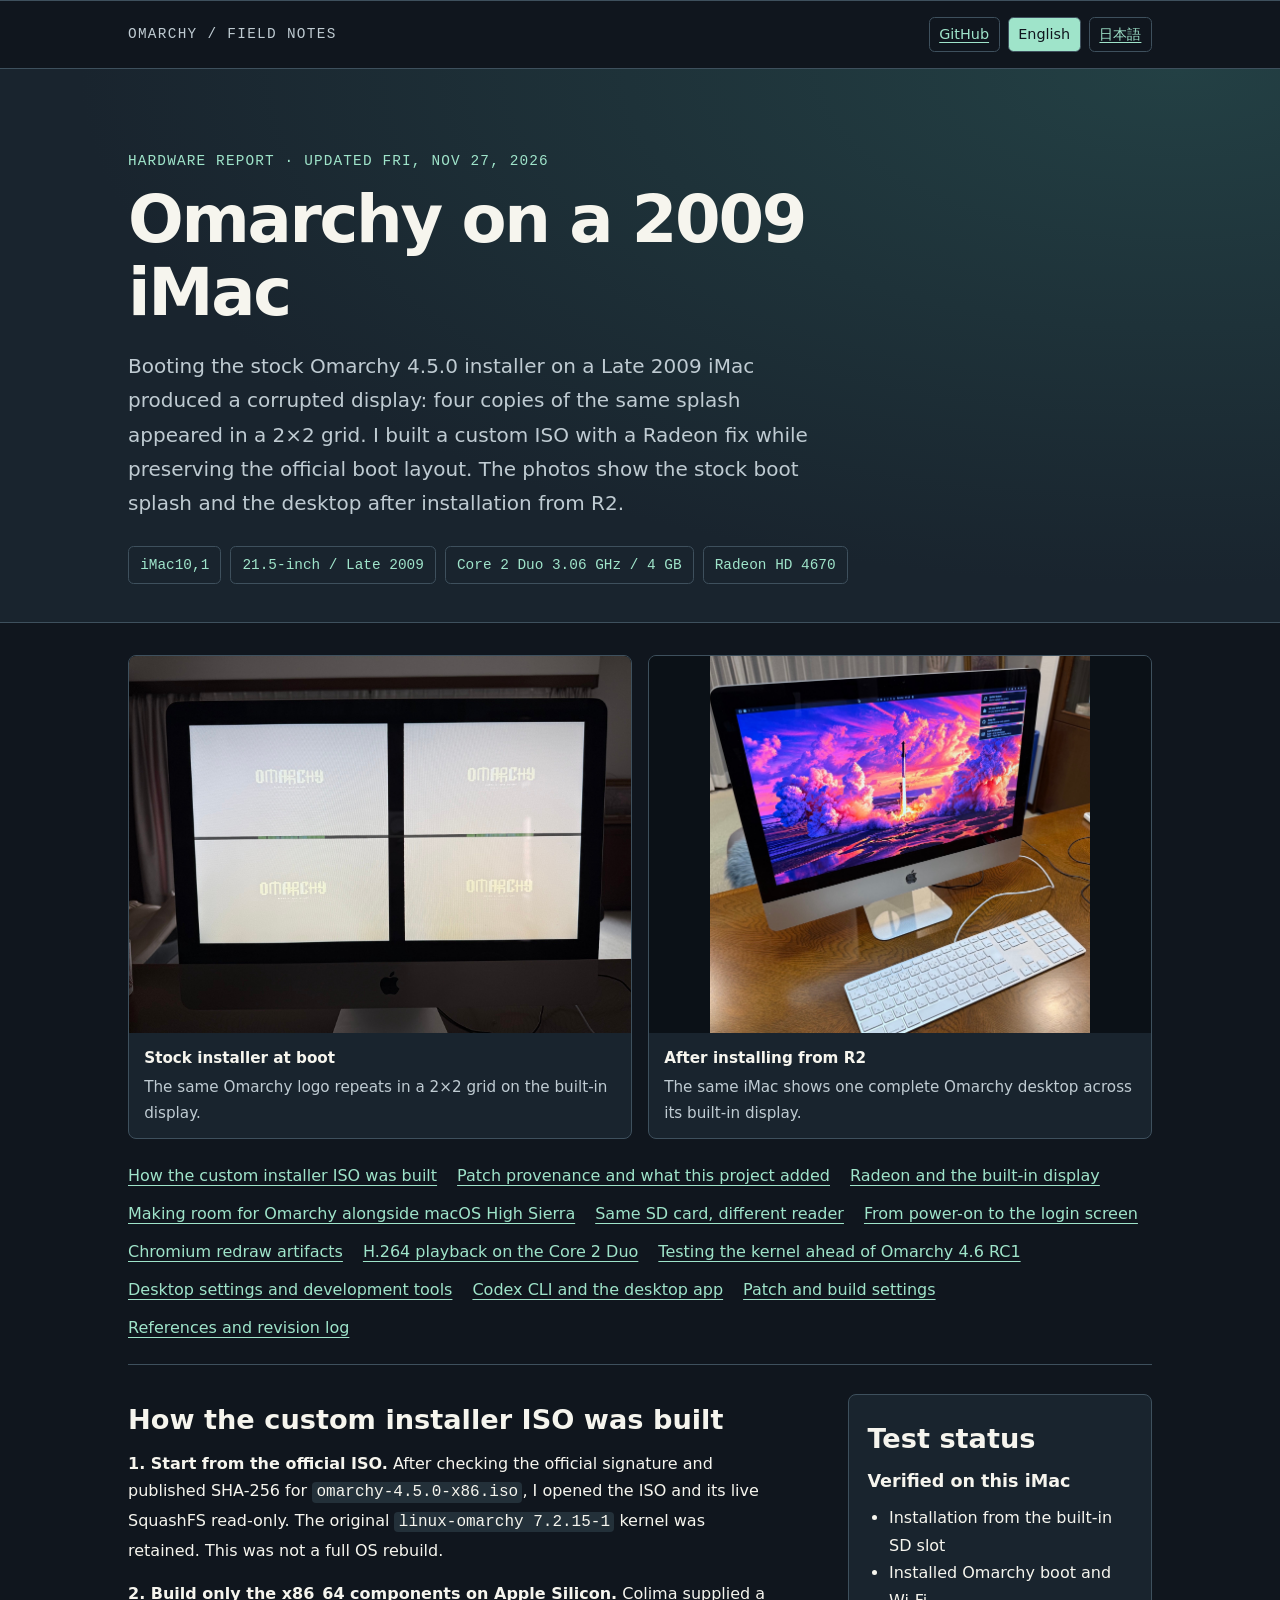
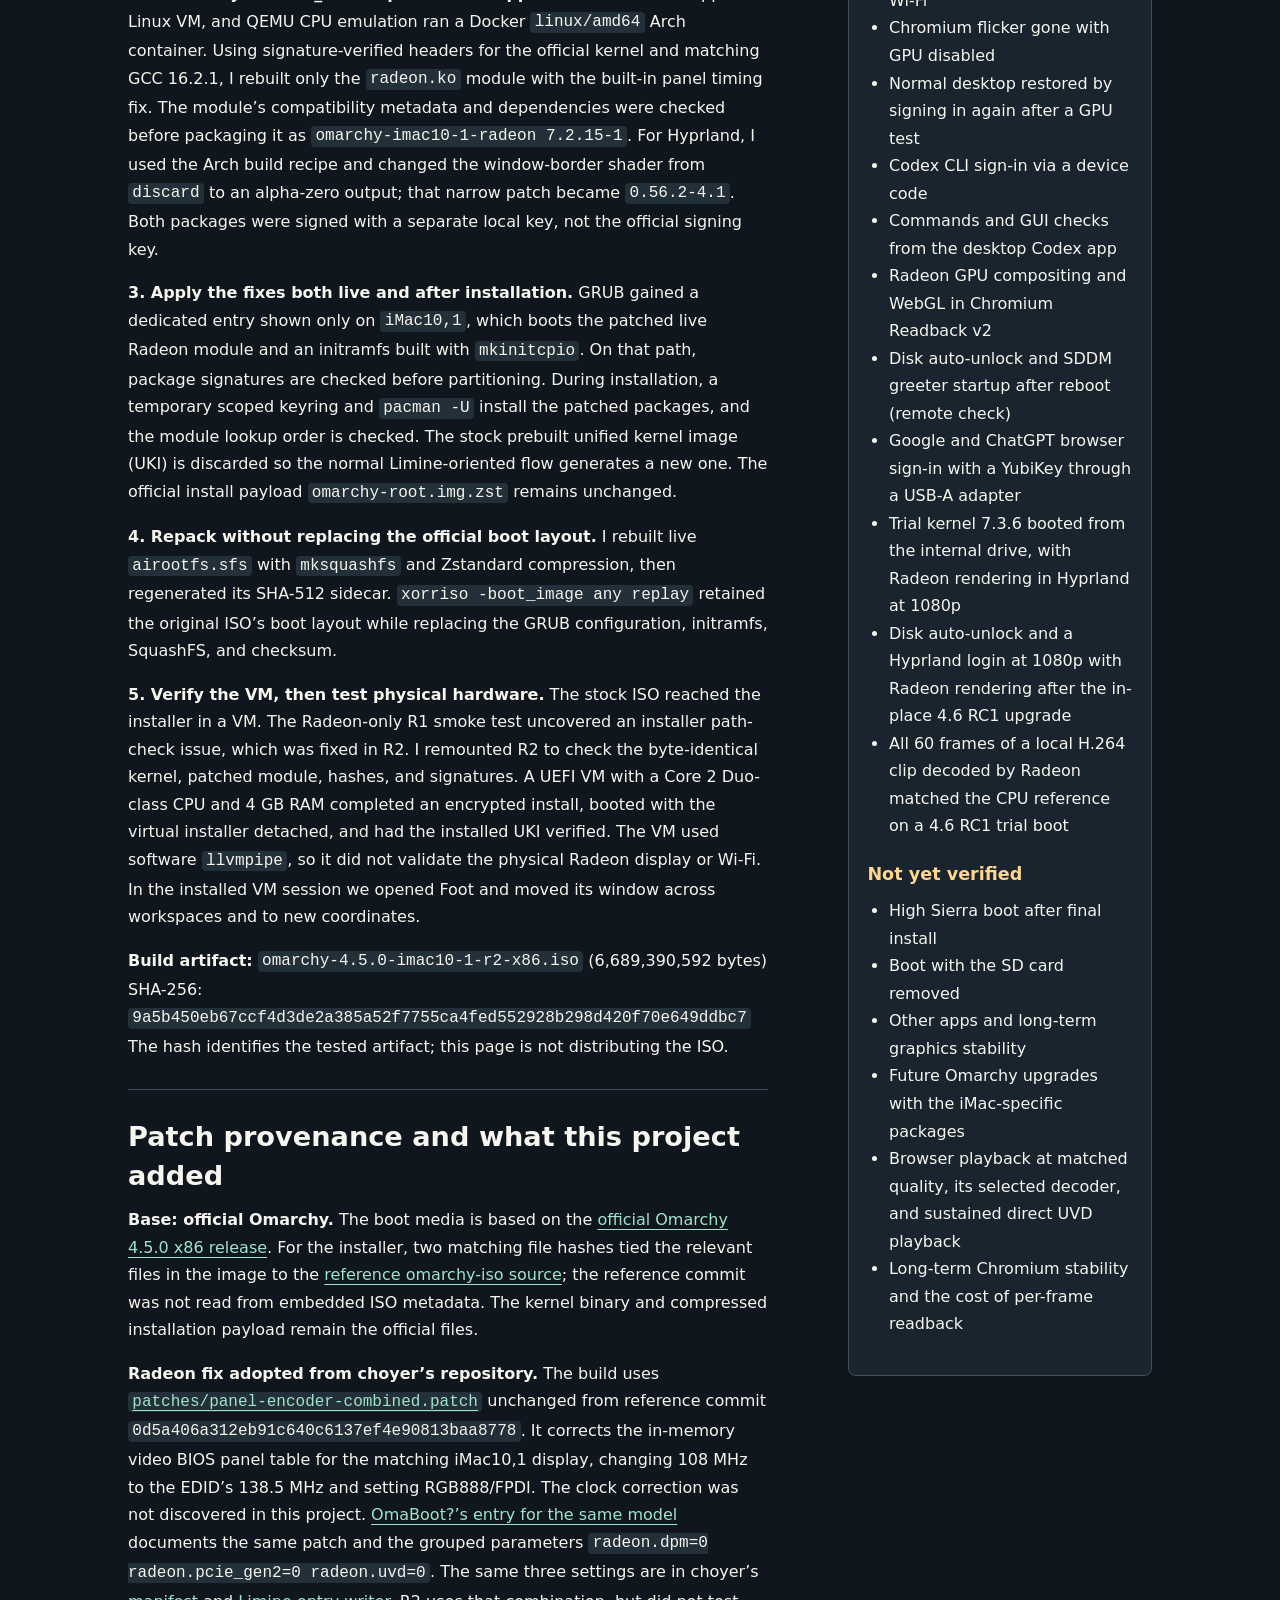
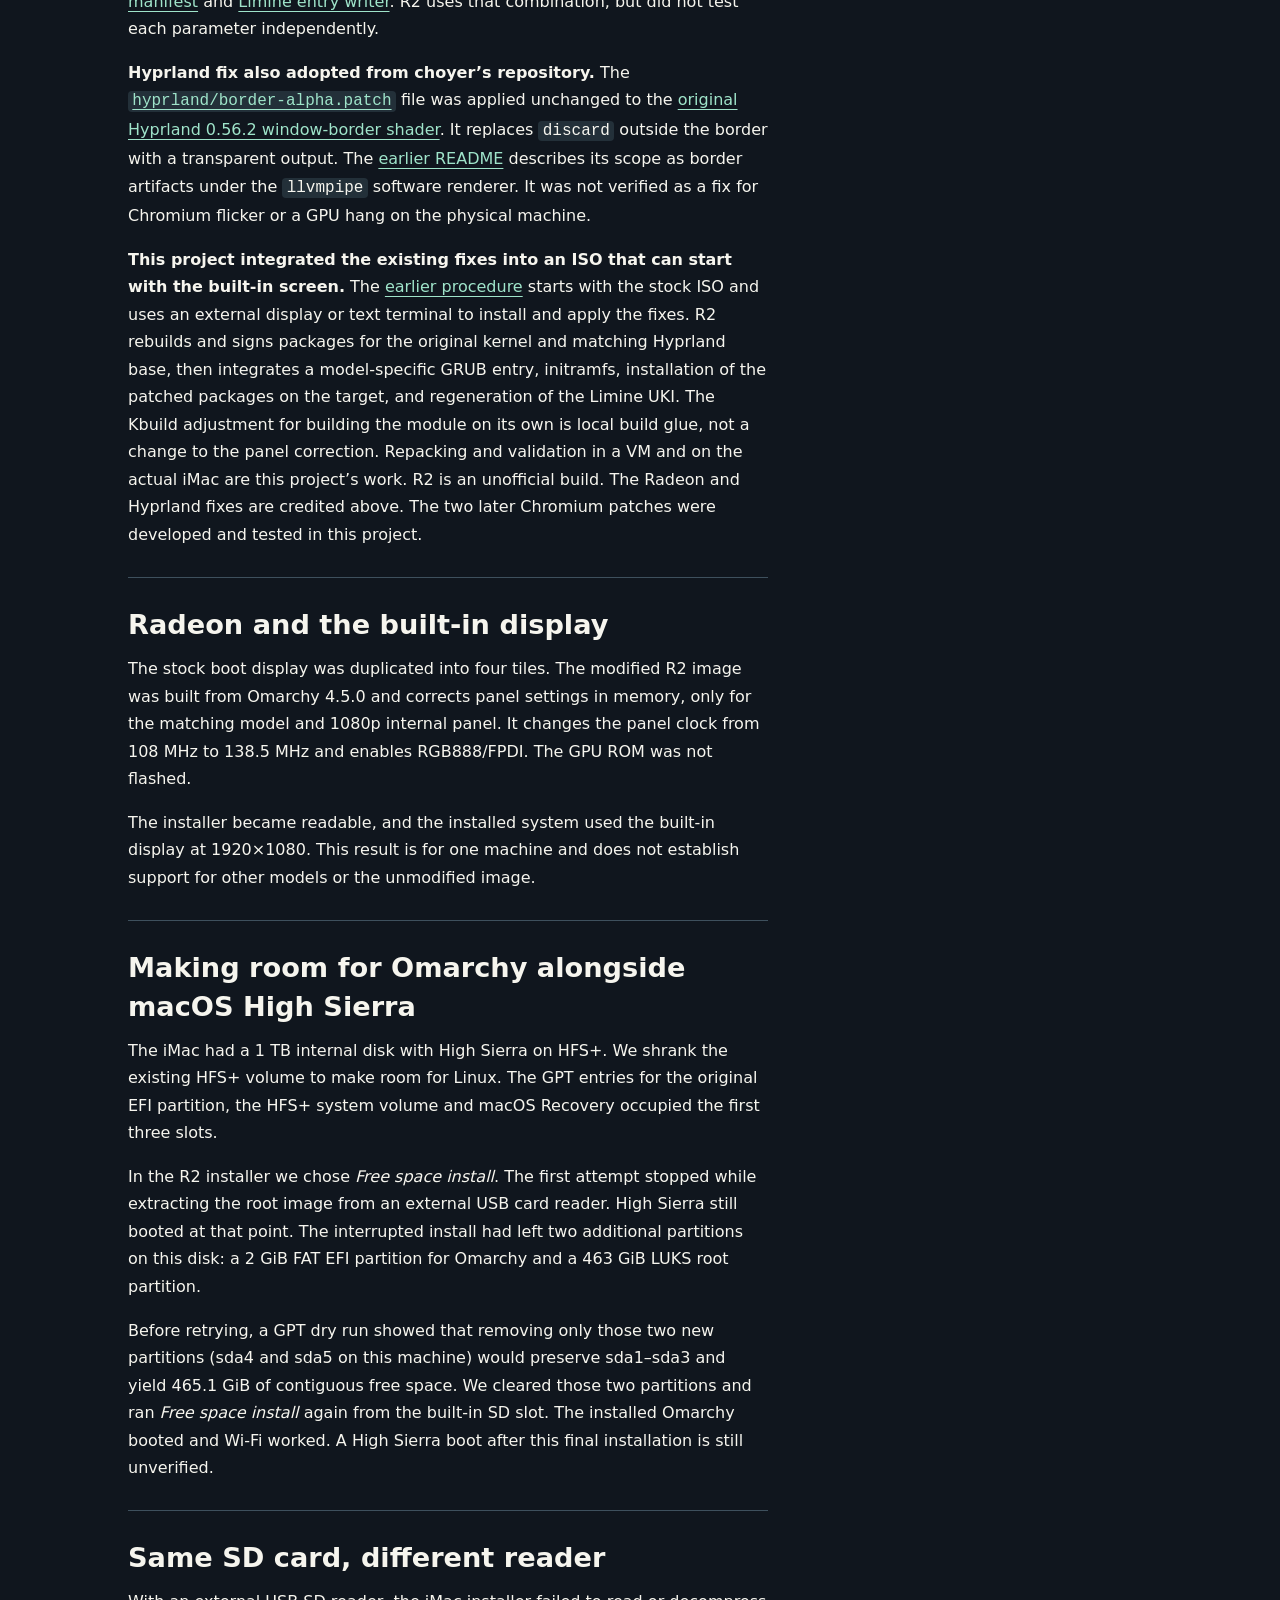
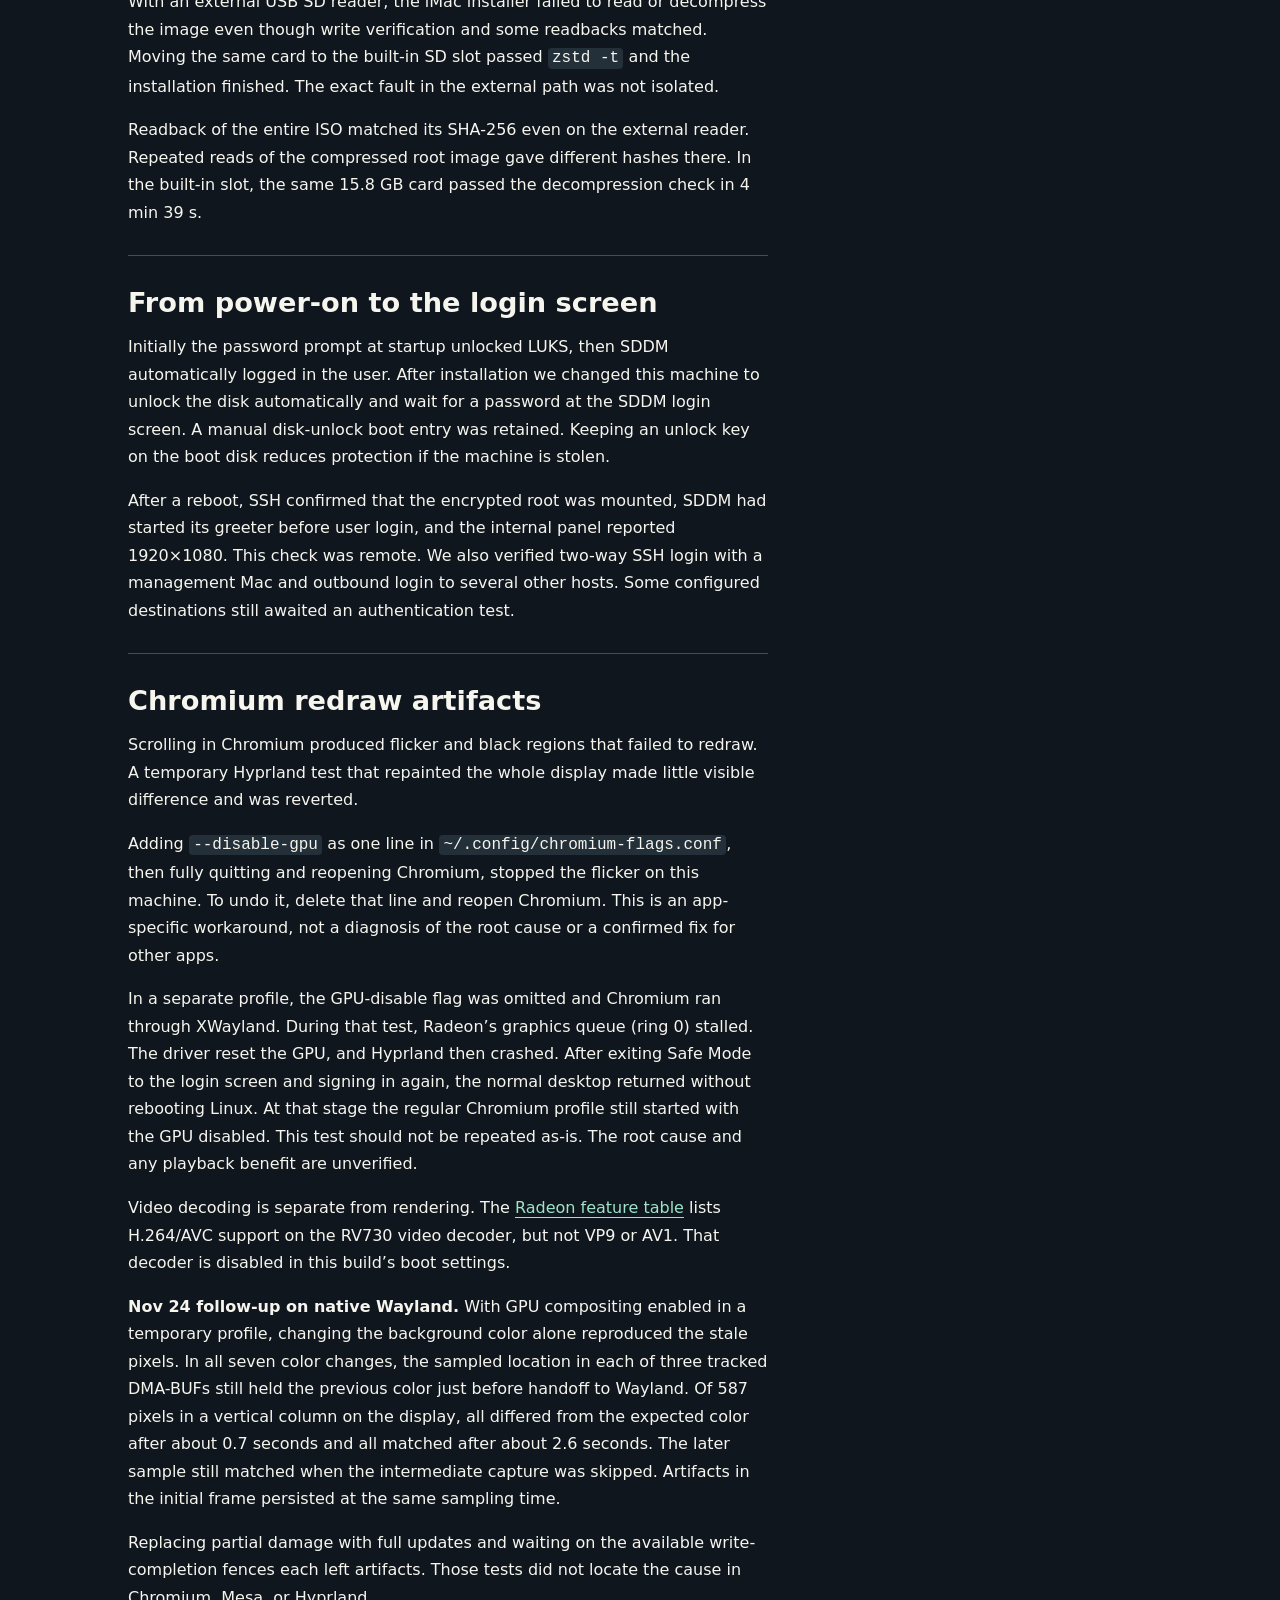
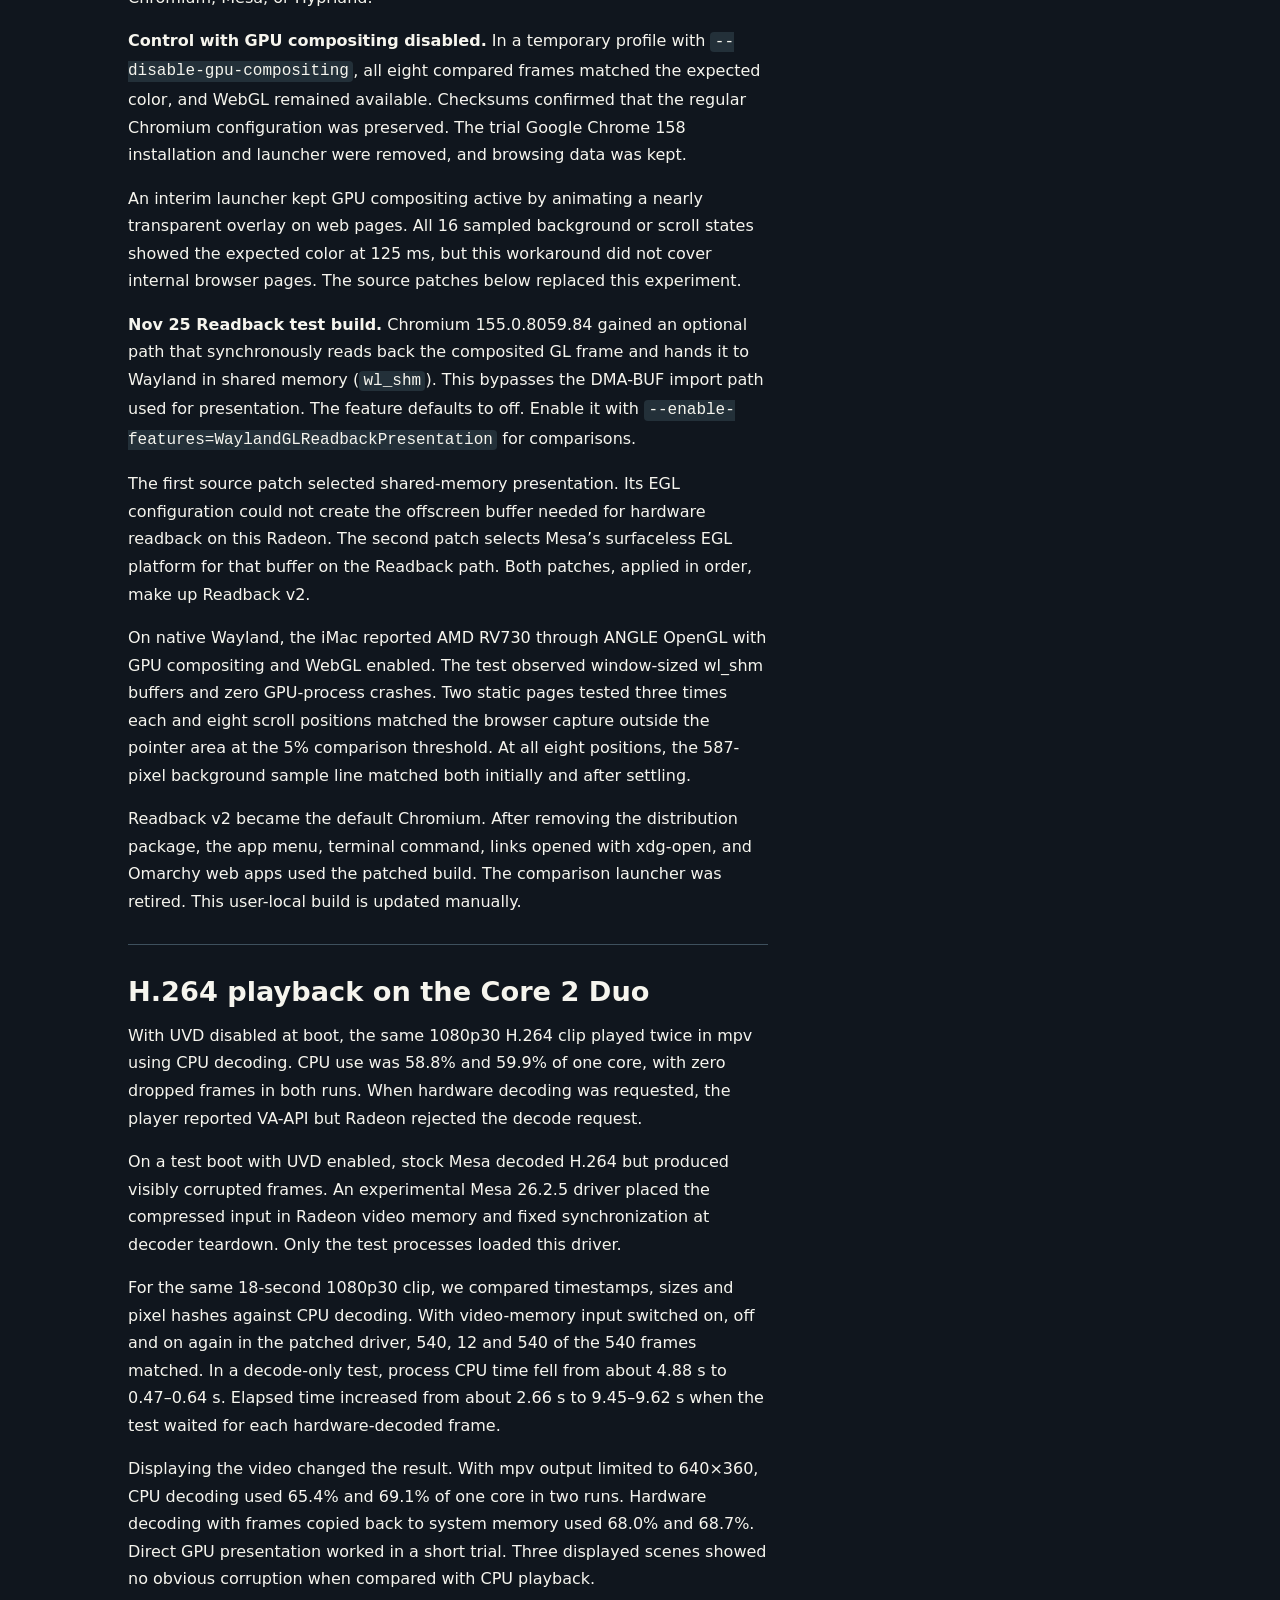
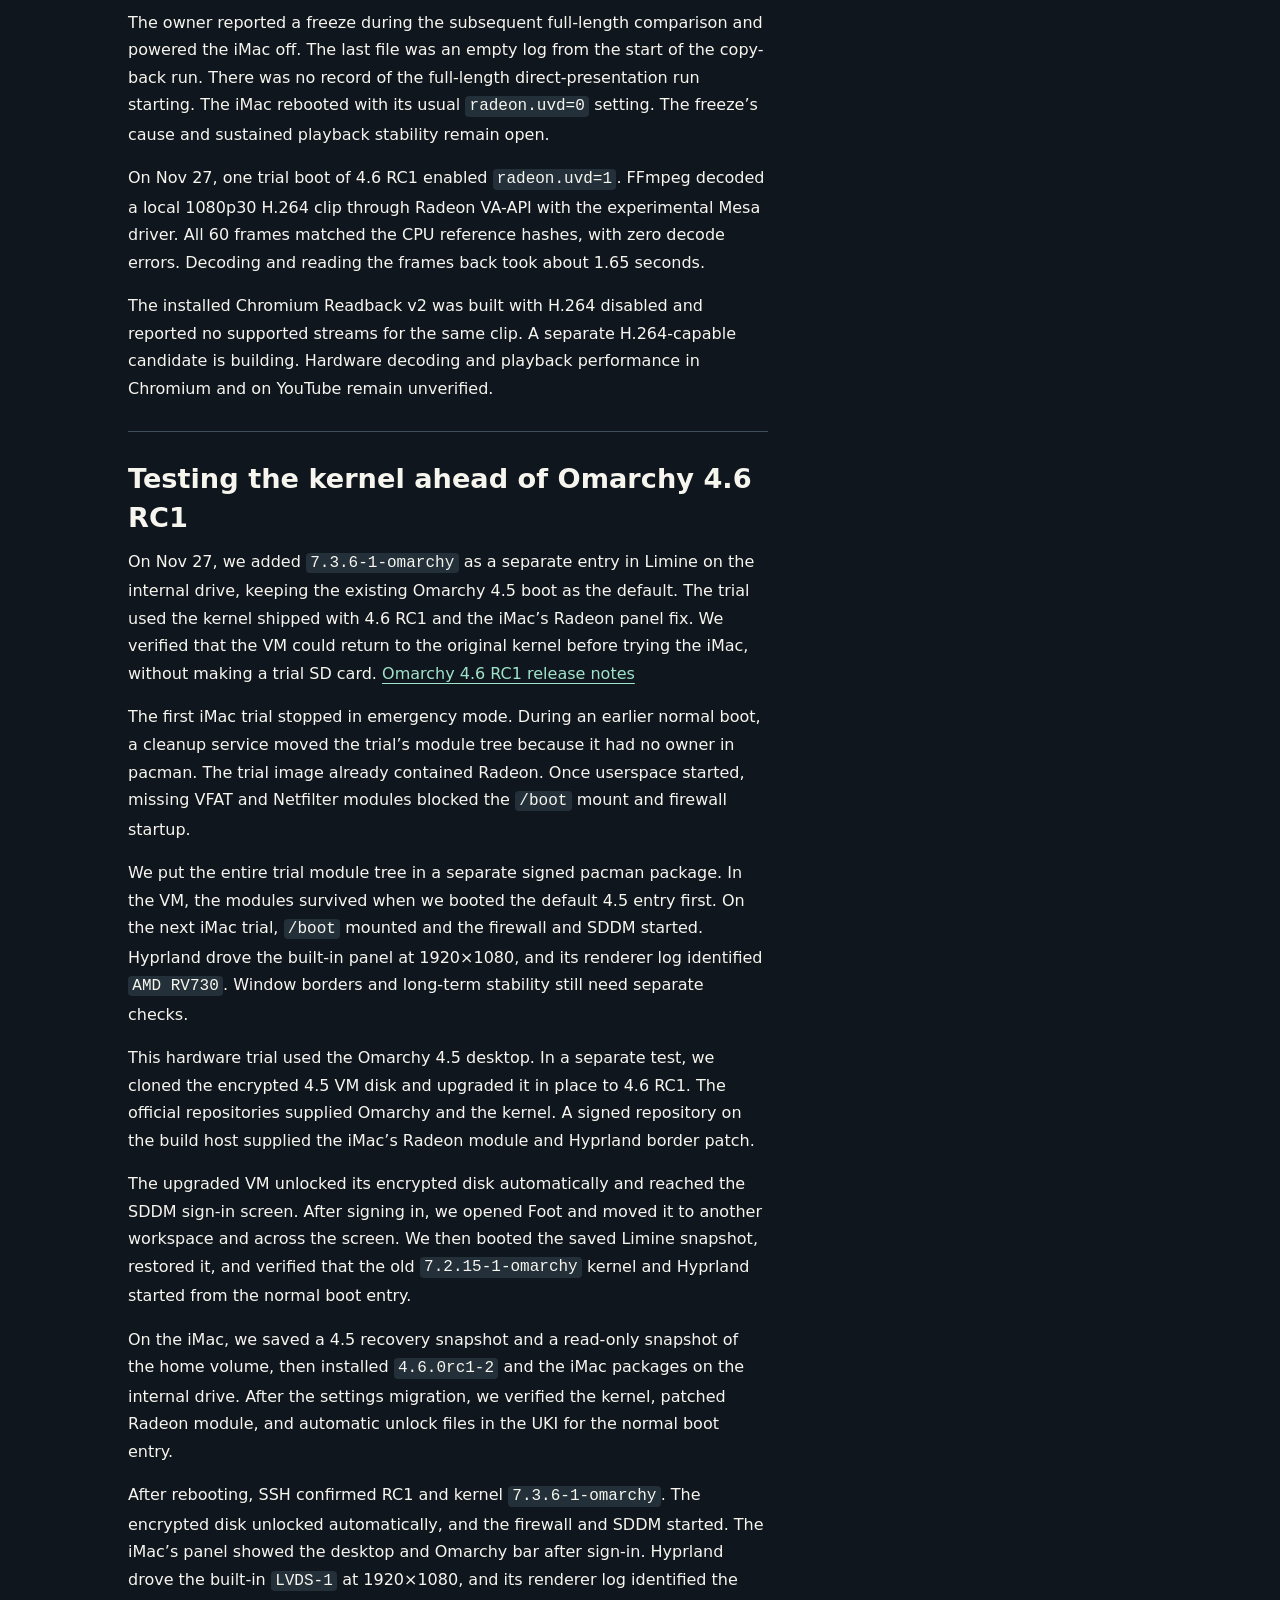
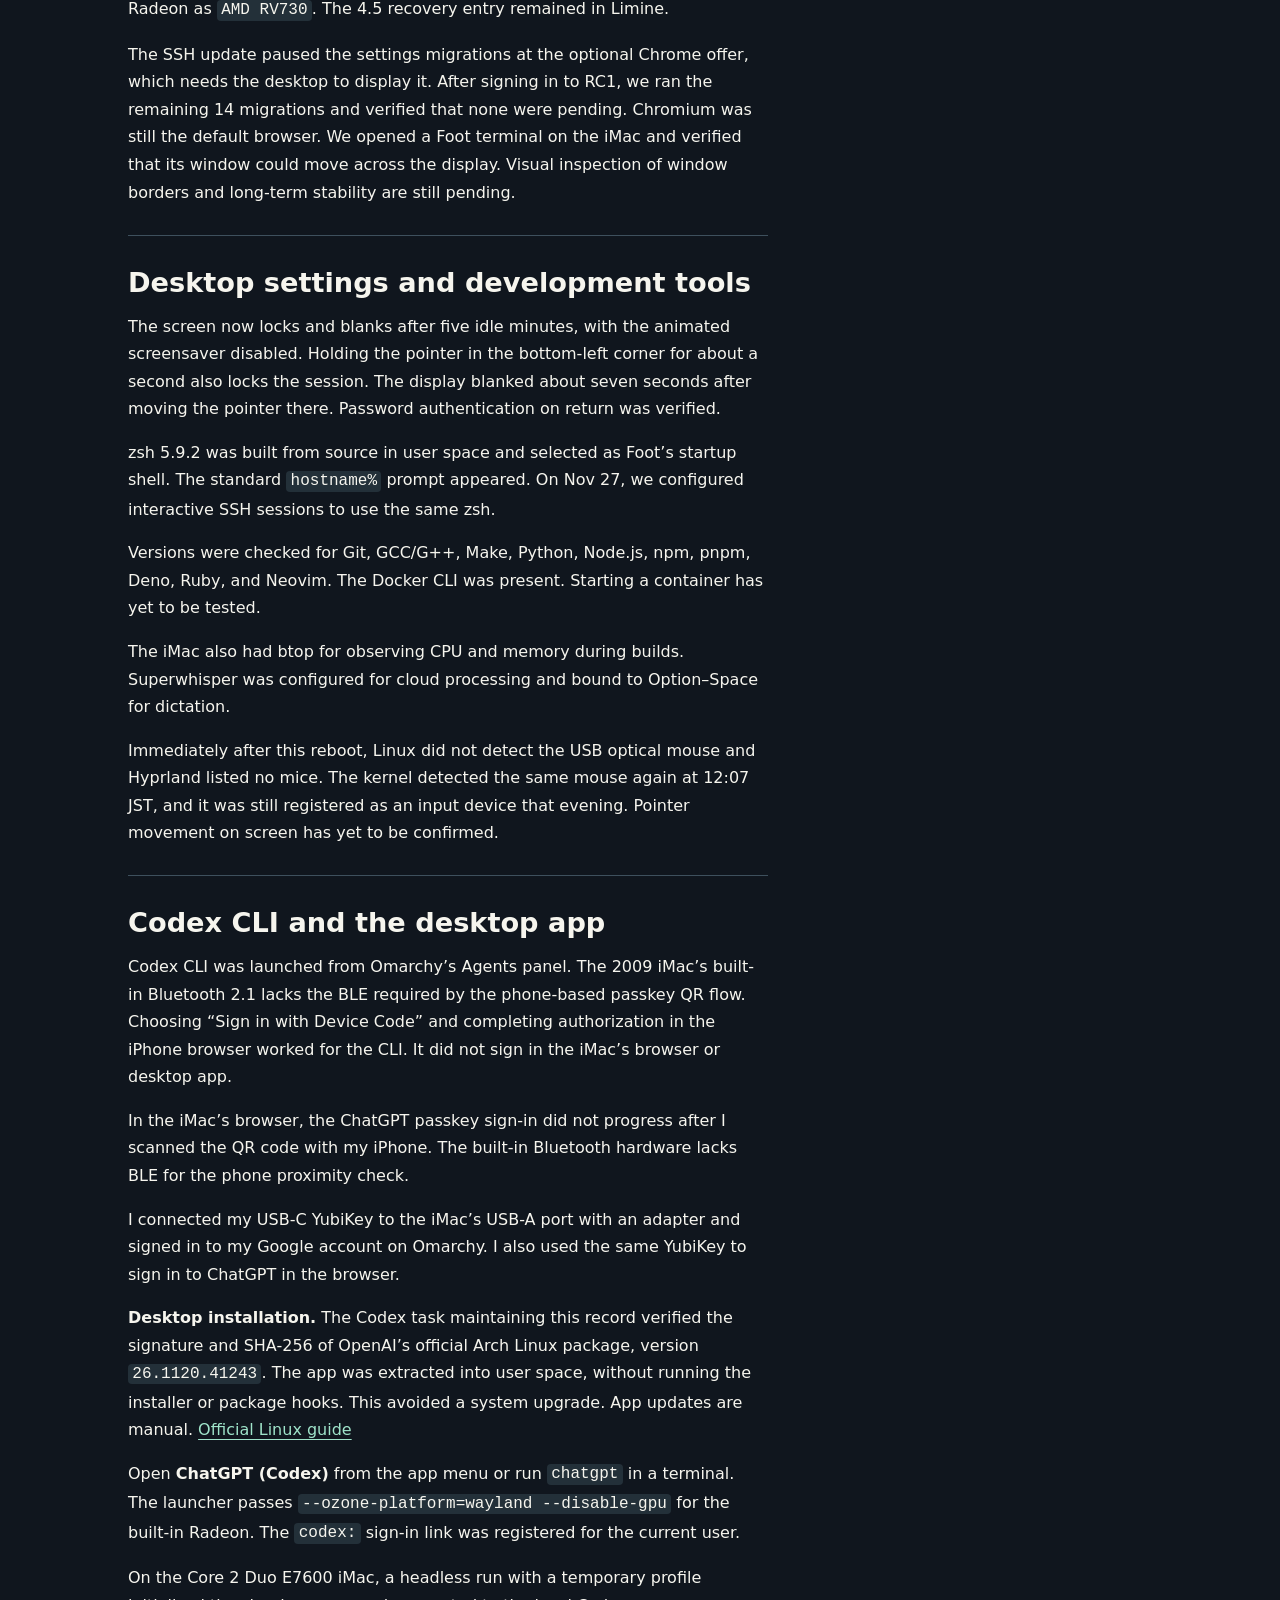
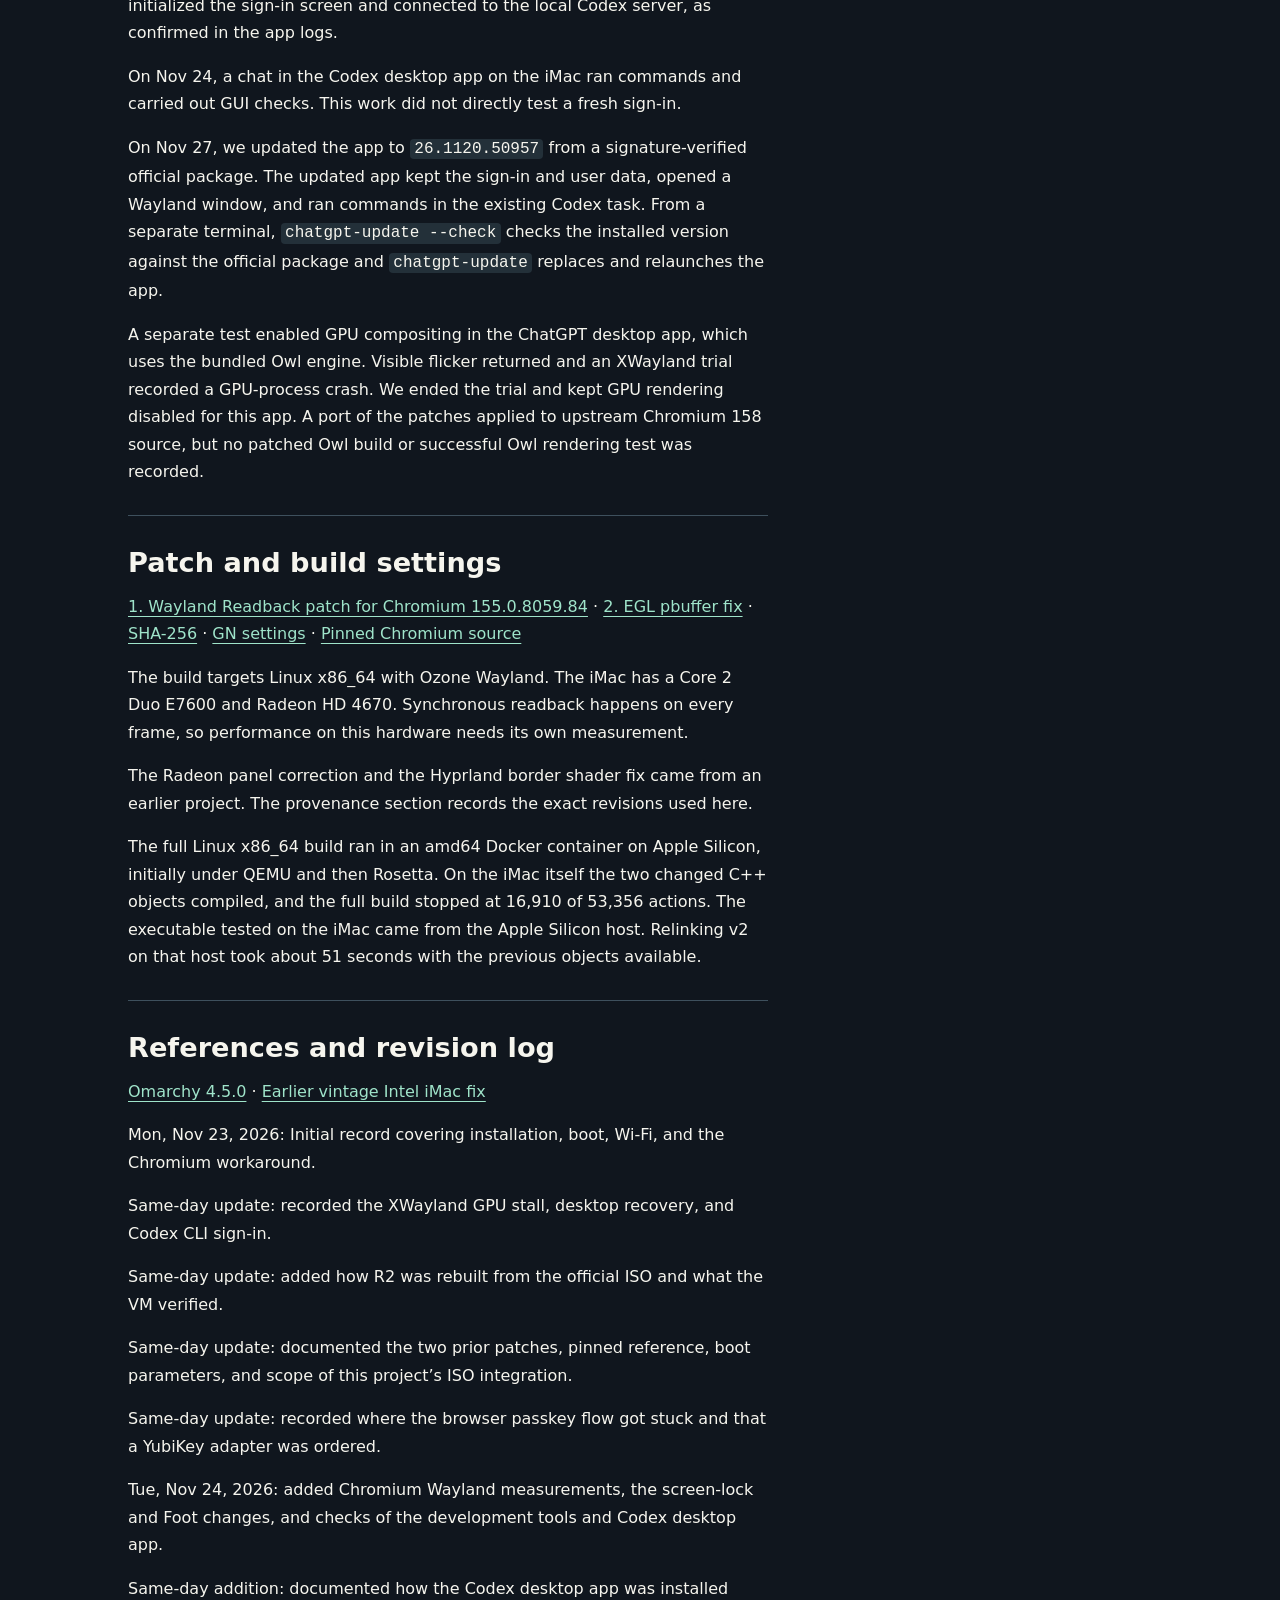
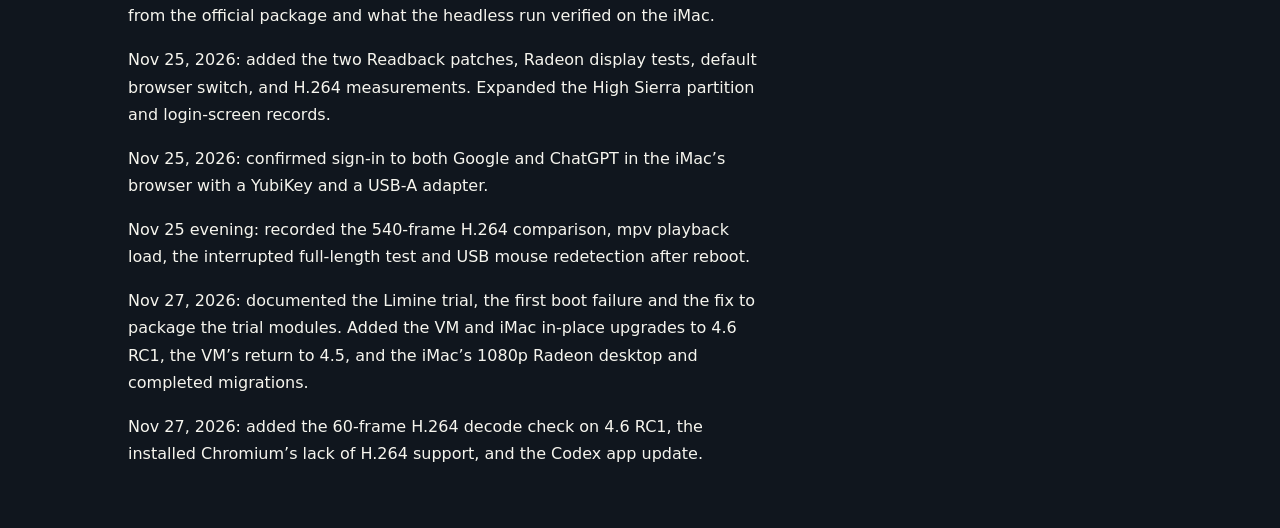
==== commit 6a40dd04: "Document Omarchy 4.6 RC1 on the iMac and Radeon decode results" ====
--- a/docs/index.html
+++ b/docs/index.html
@@ -8,6 +8,6 @@
 <meta property="og:image" content="https://dueyama.github.io/omarchy-imac-field-notes/images/r2-desktop.jpeg">
 <meta name="twitter:card" content="summary_large_image"><link rel="stylesheet" href="style.css"></head>
 <body><header><div class="wrap"><div class="label">OMARCHY / FIELD NOTES</div><nav class="lang" aria-label="Site navigation"><a href="https://github.com/dueyama/omarchy-imac-field-notes">GitHub</a><span aria-current="page">English</span><a href="ja.html" lang="ja" hreflang="ja">日本語</a></nav></div></header>
-<div class="hero"><div class="wrap"><div class="eyebrow">HARDWARE REPORT · UPDATED WED, NOV 25, 2026</div><h1>Omarchy on a 2009 iMac</h1><p class="intro">Booting the stock Omarchy 4.5.0 installer on a Late 2009 iMac produced a corrupted display: four copies of the same splash appeared in a 2×2 grid. I built a custom ISO with a Radeon fix while preserving the official boot layout. The photos show the stock boot splash and the desktop after installation from R2.</p><ul class="spec"><li><b>iMac10,1</b></li><li><b>21.5-inch / Late 2009</b></li><li><b>Core 2 Duo 3.06 GHz / 4 GB</b></li><li><b>Radeon HD 4670</b></li></ul></div></div>
-<main class="wrap"><div class="comparison"><figure><a href="images/stock-boot.jpeg"><img src="images/stock-boot.jpeg" width="1536" height="1152" alt="The same Omarchy logo repeats in a 2×2 grid on the built-in display." decoding="async"></a><figcaption><strong>Stock installer at boot</strong> The same Omarchy logo repeats in a 2×2 grid on the built-in display.</figcaption></figure><figure><a href="images/r2-desktop.jpeg"><img src="images/r2-desktop.jpeg" width="1536" height="1522" alt="The same iMac shows one complete Omarchy desktop across its built-in display." decoding="async"></a><figcaption><strong>After installing from R2</strong> The same iMac shows one complete Omarchy desktop across its built-in display.</figcaption></figure></div><nav class="toc" aria-label="Contents"><a href="#iso">How the custom installer ISO was built</a><a href="#provenance">Patch provenance and what this project added</a><a href="#display">Radeon and the built-in display</a><a href="#storage">Making room for Omarchy alongside macOS High Sierra</a><a href="#install">Same SD card, different reader</a><a href="#login">From power-on to the login screen</a><a href="#chromium">Chromium redraw artifacts</a><a href="#video">H.264 playback on the Core 2 Duo</a><a href="#updates">Treat updates as a separate test</a><a href="#daily">Desktop settings and development tools</a><a href="#codex">Codex CLI and the desktop app</a><a href="#patches">Patch and build settings</a><a href="#references">References and revision log</a></nav><div class="article"><article><section id="iso"><h2>How the custom installer ISO was built</h2><p><strong>1. Start from the official ISO.</strong> After checking the official signature and published SHA-256 for <code>omarchy-4.5.0-x86.iso</code>, I opened the ISO and its live SquashFS read-only. The original <code>linux-omarchy 7.2.15-1</code> kernel was retained. This was not a full OS rebuild.</p><p><strong>2. Build only the x86_64 components on Apple Silicon.</strong> Colima supplied a Linux VM, and QEMU CPU emulation ran a Docker <code>linux/amd64</code> Arch container. Using signature-verified headers for the official kernel and matching GCC 16.2.1, I rebuilt only the <code>radeon.ko</code> module with the built-in panel timing fix. The module’s compatibility metadata and dependencies were checked before packaging it as <code>omarchy-imac10-1-radeon 7.2.15-1</code>. For Hyprland, I used the Arch build recipe and changed the window-border shader from <code>discard</code> to an alpha-zero output; that narrow patch became <code>0.56.2-4.1</code>. Both packages were signed with a separate local key, not the official signing key.</p><p><strong>3. Apply the fixes both live and after installation.</strong> GRUB gained a dedicated entry shown only on <code>iMac10,1</code>, which boots the patched live Radeon module and an initramfs built with <code>mkinitcpio</code>. On that path, package signatures are checked before partitioning. During installation, a temporary scoped keyring and <code>pacman -U</code> install the patched packages, and the module lookup order is checked. The stock prebuilt unified kernel image (UKI) is discarded so the normal Limine-oriented flow generates a new one. The official install payload <code>omarchy-root.img.zst</code> remains unchanged.</p><p><strong>4. Repack without replacing the official boot layout.</strong> I rebuilt live <code>airootfs.sfs</code> with <code>mksquashfs</code> and Zstandard compression, then regenerated its SHA-512 sidecar. <code>xorriso -boot_image any replay</code> retained the original ISO’s boot layout while replacing the GRUB configuration, initramfs, SquashFS, and checksum.</p><p><strong>5. Verify the VM, then test physical hardware.</strong> The stock ISO reached the installer in a VM. The Radeon-only R1 smoke test uncovered an installer path-check issue, which was fixed in R2. I remounted R2 to check the byte-identical kernel, patched module, hashes, and signatures. A UEFI VM with a Core 2 Duo-class CPU and 4 GB RAM completed an encrypted install, booted with the virtual installer detached, and had the installed UKI verified. The VM used software <code>llvmpipe</code>, so it did not validate the physical Radeon display or Wi-Fi. In the installed VM session we opened Foot and moved its window across workspaces and to new coordinates.</p><p><strong>Build artifact:</strong> <code>omarchy-4.5.0-imac10-1-r2-x86.iso</code> (6,689,390,592 bytes)<br>SHA-256: <code>9a5b450eb67ccf4d3de2a385a52f7755ca4fed552928b298d420f70e649ddbc7</code><br>The hash identifies the tested artifact; this page is not distributing the ISO.</p></section><section id="provenance"><h2>Patch provenance and what this project added</h2><p><strong>Base: official Omarchy.</strong> The boot media is based on the <a href="https://github.com/omacom/omarchy/releases/tag/v4.5.0">official Omarchy 4.5.0 x86 release</a>. For the installer, two matching file hashes tied the relevant files in the image to the <a href="https://github.com/omacom/omarchy-iso/tree/d5136a69782c00fe8d53fc98e4f3a990447d4840">reference omarchy-iso source</a>; the reference commit was not read from embedded ISO metadata. The kernel binary and compressed installation payload remain the official files.</p><p><strong>Radeon fix adopted from choyer’s repository.</strong> The build uses <a href="https://github.com/choyer/omarchy-vintage-intel-imac-fix/blob/0d5a406a312eb91c640c6137ef4e90813baa8778/patches/panel-encoder-combined.patch"><code>patches/panel-encoder-combined.patch</code></a> unchanged from reference commit <code>0d5a406a312eb91c640c6137ef4e90813baa8778</code>. It corrects the in-memory video BIOS panel table for the matching iMac10,1 display, changing 108 MHz to the EDID’s 138.5 MHz and setting RGB888/FPDI. The clock correction was not discovered in this project. <a href="https://doesitomarchy.com/fixes#omaboot.radeon-imac10-1-panel-clock">OmaBoot?’s entry for the same model</a> documents the same patch and the grouped parameters <code>radeon.dpm=0 radeon.pcie_gen2=0 radeon.uvd=0</code>. The same three settings are in choyer’s <a href="https://github.com/choyer/omarchy-vintage-intel-imac-fix/blob/0d5a406a312eb91c640c6137ef4e90813baa8778/manifest.json#L12">manifest</a> and <a href="https://github.com/choyer/omarchy-vintage-intel-imac-fix/blob/0d5a406a312eb91c640c6137ef4e90813baa8778/tools/write-limine-entry.py#L9">Limine entry writer</a>. R2 uses that combination, but did not test each parameter independently.</p><p><strong>Hyprland fix also adopted from choyer’s repository.</strong> The <a href="https://github.com/choyer/omarchy-vintage-intel-imac-fix/blob/0d5a406a312eb91c640c6137ef4e90813baa8778/hyprland/border-alpha.patch"><code>hyprland/border-alpha.patch</code></a> file was applied unchanged to the <a href="https://github.com/hyprwm/Hyprland/blob/efb50993780079460b0cbed1363e2166a2de1d9f/src/render/shaders/glsl/border.glsl">original Hyprland 0.56.2 window-border shader</a>. It replaces <code>discard</code> outside the border with a transparent output. The <a href="https://github.com/choyer/omarchy-vintage-intel-imac-fix/blob/0d5a406a312eb91c640c6137ef4e90813baa8778/README.md">earlier README</a> describes its scope as border artifacts under the <code>llvmpipe</code> software renderer. It was not verified as a fix for Chromium flicker or a GPU hang on the physical machine.</p><p><strong>This project integrated the existing fixes into an ISO that can start with the built-in screen.</strong> The <a href="https://github.com/choyer/omarchy-vintage-intel-imac-fix/blob/0d5a406a312eb91c640c6137ef4e90813baa8778/README.md">earlier procedure</a> starts with the stock ISO and uses an external display or text terminal to install and apply the fixes. R2 rebuilds and signs packages for the original kernel and matching Hyprland base, then integrates a model-specific GRUB entry, initramfs, installation of the patched packages on the target, and regeneration of the Limine UKI. The Kbuild adjustment for building the module on its own is local build glue, not a change to the panel correction. Repacking and validation in a VM and on the actual iMac are this project’s work. R2 is an unofficial build. The Radeon and Hyprland fixes are credited above. The two later Chromium patches were developed and tested in this project.</p></section><section id="display"><h2>Radeon and the built-in display</h2><p>The stock boot display was duplicated into four tiles. The modified R2 image was built from Omarchy 4.5.0 and corrects panel settings in memory, only for the matching model and 1080p internal panel. It changes the panel clock from 108 MHz to 138.5 MHz and enables RGB888/FPDI. The GPU ROM was not flashed.</p><p>The installer became readable, and the installed system used the built-in display at 1920×1080. This result is for one machine and does not establish support for other models or the unmodified image.</p></section><section id="storage"><h2>Making room for Omarchy alongside macOS High Sierra</h2><p>The iMac had a 1 TB internal disk with High Sierra on HFS+. We shrank the existing HFS+ volume to make room for Linux. The GPT entries for the original EFI partition, the HFS+ system volume and macOS Recovery occupied the first three slots.</p><p>In the R2 installer we chose <em>Free space install</em>. The first attempt stopped while extracting the root image from an external USB card reader. High Sierra still booted at that point. The interrupted install had left two additional partitions on this disk: a 2 GiB FAT EFI partition for Omarchy and a 463 GiB LUKS root partition.</p><p>Before retrying, a GPT dry run showed that removing only those two new partitions (sda4 and sda5 on this machine) would preserve sda1–sda3 and yield 465.1 GiB of contiguous free space. We cleared those two partitions and ran <em>Free space install</em> again from the built-in SD slot. The installed Omarchy booted and Wi-Fi worked. A High Sierra boot after this final installation is still unverified.</p></section><section id="install"><h2>Same SD card, different reader</h2><p>With an external USB SD reader, the iMac installer failed to read or decompress the image even though write verification and some readbacks matched. Moving the same card to the built-in SD slot passed <code>zstd -t</code> and the installation finished. The exact fault in the external path was not isolated.</p><p>Readback of the entire ISO matched its SHA-256 even on the external reader. Repeated reads of the compressed root image gave different hashes there. In the built-in slot, the same 15.8 GB card passed the decompression check in 4 min 39 s.</p></section><section id="login"><h2>From power-on to the login screen</h2><p>Initially the password prompt at startup unlocked LUKS, then SDDM automatically logged in the user. After installation we changed this machine to unlock the disk automatically and wait for a password at the SDDM login screen. A manual disk-unlock boot entry was retained. Keeping an unlock key on the boot disk reduces protection if the machine is stolen.</p><p>After a reboot, SSH confirmed that the encrypted root was mounted, SDDM had started its greeter before user login, and the internal panel reported 1920×1080. This check was remote. We also verified two-way SSH login with a management Mac and outbound login to several other hosts. Some configured destinations still awaited an authentication test.</p></section><section id="chromium"><h2>Chromium redraw artifacts</h2><p>Scrolling in Chromium produced flicker and black regions that failed to redraw. A temporary Hyprland test that repainted the whole display made little visible difference and was reverted.</p><p>Adding <code>--disable-gpu</code> as one line in <code>~/.config/chromium-flags.conf</code>, then fully quitting and reopening Chromium, stopped the flicker on this machine. To undo it, delete that line and reopen Chromium. This is an app-specific workaround, not a diagnosis of the root cause or a confirmed fix for other apps.</p><p>In a separate profile, the GPU-disable flag was omitted and Chromium ran through XWayland. During that test, Radeon’s graphics queue (ring 0) stalled. The driver reset the GPU, and Hyprland then crashed. After exiting Safe Mode to the login screen and signing in again, the normal desktop returned without rebooting Linux. At that stage the regular Chromium profile still started with the GPU disabled. This test should not be repeated as-is. The root cause and any playback benefit are unverified.</p><p>Video decoding is separate from rendering. The <a href="https://www.x.org/RadeonFeature/#radeon-uvd-unified-video-decoder-hardware">Radeon feature table</a> lists H.264/AVC support on the RV730 video decoder, but not VP9 or AV1. That decoder is disabled in this build’s boot settings.</p><p><strong>Nov 24 follow-up on native Wayland.</strong> With GPU compositing enabled in a temporary profile, changing the background color alone reproduced the stale pixels. In all seven color changes, the sampled location in each of three tracked DMA-BUFs still held the previous color just before handoff to Wayland. Of 587 pixels in a vertical column on the display, all differed from the expected color after about 0.7 seconds and all matched after about 2.6 seconds. The later sample still matched when the intermediate capture was skipped. Artifacts in the initial frame persisted at the same sampling time.</p><p>Replacing partial damage with full updates and waiting on the available write-completion fences each left artifacts. Those tests did not locate the cause in Chromium, Mesa, or Hyprland.</p><p><strong>Control with GPU compositing disabled.</strong> In a temporary profile with <code>--disable-gpu-compositing</code>, all eight compared frames matched the expected color, and WebGL remained available. Checksums confirmed that the regular Chromium configuration was preserved. The trial Google Chrome 158 installation and launcher were removed, and browsing data was kept.</p><p>An interim launcher kept GPU compositing active by animating a nearly transparent overlay on web pages. All 16 sampled background or scroll states showed the expected color at 125 ms, but this workaround did not cover internal browser pages. The source patches below replaced this experiment.</p><p><strong>Nov 25 Readback test build.</strong> Chromium 155.0.8059.84 gained an optional path that synchronously reads back the composited GL frame and hands it to Wayland in shared memory (<code>wl_shm</code>). This bypasses the DMA-BUF import path used for presentation. The feature defaults to off. Enable it with <code>--enable-features=WaylandGLReadbackPresentation</code> for comparisons.</p><p>The first source patch selected shared-memory presentation. Its EGL configuration could not create the offscreen buffer needed for hardware readback on this Radeon. The second patch selects Mesa’s surfaceless EGL platform for that buffer on the Readback path. Both patches, applied in order, make up Readback v2.</p><p>On native Wayland, the iMac reported AMD RV730 through ANGLE OpenGL with GPU compositing and WebGL enabled. The test observed window-sized wl_shm buffers and zero GPU-process crashes. Two static pages tested three times each and eight scroll positions matched the browser capture outside the pointer area at the 5% comparison threshold. At all eight positions, the 587-pixel background sample line matched both initially and after settling.</p><p>Readback v2 became the default Chromium. After removing the distribution package, the app menu, terminal command, links opened with xdg-open, and Omarchy web apps used the patched build. The comparison launcher was retired. This user-local build is updated manually.</p></section><section id="video"><h2>H.264 playback on the Core 2 Duo</h2><p>With UVD disabled at boot, the same 1080p30 H.264 clip played twice in mpv using CPU decoding. CPU use was 58.8% and 59.9% of one core, with zero dropped frames in both runs. When hardware decoding was requested, the player reported VA-API but Radeon rejected the decode request.</p><p>On a test boot with UVD enabled, stock Mesa decoded H.264 but produced visibly corrupted frames. An experimental Mesa 26.2.5 driver placed the compressed input in Radeon video memory and fixed synchronization at decoder teardown. Only the test processes loaded this driver.</p><p>For the same 18-second 1080p30 clip, we compared timestamps, sizes and pixel hashes against CPU decoding. With video-memory input switched on, off and on again in the patched driver, 540, 12 and 540 of the 540 frames matched. In a decode-only test, process CPU time fell from about 4.88 s to 0.47–0.64 s. Elapsed time increased from about 2.66 s to 9.45–9.62 s when the test waited for each hardware-decoded frame.</p><p>Displaying the video changed the result. With mpv output limited to 640×360, CPU decoding used 65.4% and 69.1% of one core in two runs. Hardware decoding with frames copied back to system memory used 68.0% and 68.7%. Direct GPU presentation worked in a short trial. Three displayed scenes showed no obvious corruption when compared with CPU playback.</p><p>The owner reported a freeze during the subsequent full-length comparison and powered the iMac off. The last file was an empty log from the start of the copy-back run. There was no record of the full-length direct-presentation run starting. The cause of the freeze and sustained playback stability remain open. The iMac rebooted with its usual <code>radeon.uvd=0</code> setting.</p></section><section id="updates"><h2>Treat updates as a separate test</h2><p>The patched Radeon package requires the exact <code>7.2.15-1</code> kernel and headers. The build also includes a separate patch limited to Hyprland window borders. A regular system update has not been tested with this combination.</p><p>Next: verify boot without the SD card and retest High Sierra, then test rebuilt packages for the target kernel and a known-good boot option before changing the installed system.</p><p>The Nov 24 changes were made in user space without a system upgrade. The patched Radeon module and Hyprland 0.56.2-4.1 were checked on the iMac.</p></section><section id="daily"><h2>Desktop settings and development tools</h2><p>The screen now locks and blanks after five idle minutes, with the animated screensaver disabled. Holding the pointer in the bottom-left corner for about a second also locks the session. The display blanked about seven seconds after moving the pointer there. Password authentication on return was verified.</p><p>zsh 5.9.2 was built from source in user space and selected as Foot’s startup shell. The standard <code>hostname%</code> prompt appeared.</p><p>Versions were checked for Git, GCC/G++, Make, Python, Node.js, npm, pnpm, Deno, Ruby, and Neovim. The Docker CLI was present. Starting a container has yet to be tested.</p><p>The iMac also had btop for observing CPU and memory during builds. Superwhisper was configured for cloud processing and bound to Option–Space for dictation.</p><p>Immediately after this reboot, Linux did not detect the USB optical mouse and Hyprland listed no mice. The kernel detected the same mouse again at 12:07 JST, and it was still registered as an input device that evening. Pointer movement on screen has yet to be confirmed.</p></section><section id="codex"><h2>Codex CLI and the desktop app</h2><p>Codex CLI was launched from Omarchy’s Agents panel. The 2009 iMac’s built-in Bluetooth 2.1 lacks the BLE required by the phone-based passkey QR flow. Choosing “Sign in with Device Code” and completing authorization in the iPhone browser worked for the CLI. It did not sign in the iMac’s browser or desktop app.</p><p>In the iMac’s browser, the ChatGPT passkey sign-in did not progress after I scanned the QR code with my iPhone. The built-in Bluetooth hardware lacks BLE for the phone proximity check.</p><p>I connected my USB-C YubiKey to the iMac’s USB-A port with an adapter and signed in to my Google account on Omarchy. I also used the same YubiKey to sign in to ChatGPT in the browser.</p><p><strong>Desktop installation.</strong> The Codex task maintaining this record verified the signature and SHA-256 of OpenAI’s official Arch Linux package, version <code>26.1120.41243</code>. The app was extracted into user space, without running the installer or package hooks. This avoided a system upgrade. App updates are manual. <a href="https://learn.chatgpt.com/docs/linux/linux-app">Official Linux guide</a></p><p>Open <strong>ChatGPT (Codex)</strong> from the app menu or run <code>chatgpt</code> in a terminal. The launcher passes <code>--ozone-platform=wayland --disable-gpu</code> for the built-in Radeon. The <code>codex:</code> sign-in link was registered for the current user.</p><p>On the Core 2 Duo E7600 iMac, a headless run with a temporary profile initialized the sign-in screen and connected to the local Codex server, as confirmed in the app logs.</p><p>On Nov 24, a chat in the Codex desktop app on the iMac ran commands and carried out GUI checks. This work did not directly test a fresh sign-in.</p><p>A separate test enabled GPU compositing in the ChatGPT desktop app, which uses the bundled Owl engine. Visible flicker returned and an XWayland trial recorded a GPU-process crash. We ended the trial and kept GPU rendering disabled for this app. A port of the patches applied to upstream Chromium 158 source, but no patched Owl build or successful Owl rendering test was recorded.</p></section><section id="patches"><h2>Patch and build settings</h2><p><a href="patches/chromium-155.0.8059.84/wayland-gl-readback.patch" download>1. Wayland Readback patch for Chromium 155.0.8059.84</a> · <a href="patches/chromium-155.0.8059.84/readback-pbuffer-v2.patch" download>2. EGL pbuffer fix</a> · <a href="patches/chromium-155.0.8059.84/SHA256SUMS">SHA-256</a> · <a href="patches/chromium-155.0.8059.84/args.gn">GN settings</a> · <a href="https://chromium.googlesource.com/chromium/src/+/5869fe313571d75152b77813cf0a4ee26a4e6df0">Pinned Chromium source</a></p><p>The build targets Linux x86_64 with Ozone Wayland. The iMac has a Core 2 Duo E7600 and Radeon HD 4670. Synchronous readback happens on every frame, so performance on this hardware needs its own measurement.</p><p>The Radeon panel correction and the Hyprland border shader fix came from an earlier project. The provenance section records the exact revisions used here.</p><p>The full Linux x86_64 build ran in an amd64 Docker container on Apple Silicon, initially under QEMU and then Rosetta. On the iMac itself the two changed C++ objects compiled, and the full build stopped at 16,910 of 53,356 actions. The executable tested on the iMac came from the Apple Silicon host. Relinking v2 on that host took about 51 seconds with the previous objects available.</p></section><section id="references"><h2>References and revision log</h2><p><a href="https://github.com/omacom/omarchy/releases/tag/v4.5.0">Omarchy 4.5.0</a> · <a href="https://github.com/choyer/omarchy-vintage-intel-imac-fix/tree/0d5a406a312eb91c640c6137ef4e90813baa8778">Earlier vintage Intel iMac fix</a></p><p>Mon, Nov 23, 2026: Initial record covering installation, boot, Wi-Fi, and the Chromium workaround.</p><p>Same-day update: recorded the XWayland GPU stall, desktop recovery, and Codex CLI sign-in.</p><p>Same-day update: added how R2 was rebuilt from the official ISO and what the VM verified.</p><p>Same-day update: documented the two prior patches, pinned reference, boot parameters, and scope of this project’s ISO integration.</p><p>Same-day update: recorded where the browser passkey flow got stuck and that a YubiKey adapter was ordered.</p><p>Tue, Nov 24, 2026: added Chromium Wayland measurements, the screen-lock and Foot changes, and checks of the development tools and Codex desktop app.</p><p>Same-day addition: documented how the Codex desktop app was installed from the official package and what the headless run verified on the iMac.</p><p>Nov 25, 2026: added the two Readback patches, Radeon display tests, default browser switch, and H.264 measurements. Expanded the High Sierra partition and login-screen records.</p><p>Nov 25, 2026: confirmed sign-in to both Google and ChatGPT in the iMac’s browser with a YubiKey and a USB-A adapter.</p><p>Nov 25 evening: recorded the 540-frame H.264 comparison, mpv playback load, the interrupted full-length test and USB mouse redetection after reboot.</p></section></article><aside class="callouts"><h2>Test status</h2><h3>Verified on this iMac</h3><ul><li>Installation from the built-in SD slot</li><li>Installed Omarchy boot and Wi-Fi</li><li>Chromium flicker gone with GPU disabled</li><li>Normal desktop restored by signing in again after a GPU test</li><li>Codex CLI sign-in via a device code</li><li>Commands and GUI checks from the desktop Codex app</li><li>Radeon GPU compositing and WebGL in Chromium Readback v2</li><li>Disk auto-unlock and SDDM greeter startup after reboot (remote check)</li><li>Google and ChatGPT browser sign-in with a YubiKey through a USB-A adapter</li></ul><h3 class="pending">Not yet verified</h3><ul><li>High Sierra boot after final install</li><li>Boot with the SD card removed</li><li>Other apps and long-term graphics stability</li><li>Updates with custom packages intact</li><li>Browser playback at matched quality, its selected decoder, and sustained direct UVD playback</li><li>Long-term Chromium stability and the cost of per-frame readback</li></ul></aside></div></main>
+<div class="hero"><div class="wrap"><div class="eyebrow">HARDWARE REPORT · UPDATED FRI, NOV 27, 2026</div><h1>Omarchy on a 2009 iMac</h1><p class="intro">Booting the stock Omarchy 4.5.0 installer on a Late 2009 iMac produced a corrupted display: four copies of the same splash appeared in a 2×2 grid. I built a custom ISO with a Radeon fix while preserving the official boot layout. The photos show the stock boot splash and the desktop after installation from R2.</p><ul class="spec"><li><b>iMac10,1</b></li><li><b>21.5-inch / Late 2009</b></li><li><b>Core 2 Duo 3.06 GHz / 4 GB</b></li><li><b>Radeon HD 4670</b></li></ul></div></div>
+<main class="wrap"><div class="comparison"><figure><a href="images/stock-boot.jpeg"><img src="images/stock-boot.jpeg" width="1536" height="1152" alt="The same Omarchy logo repeats in a 2×2 grid on the built-in display." decoding="async"></a><figcaption><strong>Stock installer at boot</strong> The same Omarchy logo repeats in a 2×2 grid on the built-in display.</figcaption></figure><figure><a href="images/r2-desktop.jpeg"><img src="images/r2-desktop.jpeg" width="1536" height="1522" alt="The same iMac shows one complete Omarchy desktop across its built-in display." decoding="async"></a><figcaption><strong>After installing from R2</strong> The same iMac shows one complete Omarchy desktop across its built-in display.</figcaption></figure></div><nav class="toc" aria-label="Contents"><a href="#iso">How the custom installer ISO was built</a><a href="#provenance">Patch provenance and what this project added</a><a href="#display">Radeon and the built-in display</a><a href="#storage">Making room for Omarchy alongside macOS High Sierra</a><a href="#install">Same SD card, different reader</a><a href="#login">From power-on to the login screen</a><a href="#chromium">Chromium redraw artifacts</a><a href="#video">H.264 playback on the Core 2 Duo</a><a href="#updates">Testing the kernel ahead of Omarchy 4.6 RC1</a><a href="#daily">Desktop settings and development tools</a><a href="#codex">Codex CLI and the desktop app</a><a href="#patches">Patch and build settings</a><a href="#references">References and revision log</a></nav><div class="article"><article><section id="iso"><h2>How the custom installer ISO was built</h2><p><strong>1. Start from the official ISO.</strong> After checking the official signature and published SHA-256 for <code>omarchy-4.5.0-x86.iso</code>, I opened the ISO and its live SquashFS read-only. The original <code>linux-omarchy 7.2.15-1</code> kernel was retained. This was not a full OS rebuild.</p><p><strong>2. Build only the x86_64 components on Apple Silicon.</strong> Colima supplied a Linux VM, and QEMU CPU emulation ran a Docker <code>linux/amd64</code> Arch container. Using signature-verified headers for the official kernel and matching GCC 16.2.1, I rebuilt only the <code>radeon.ko</code> module with the built-in panel timing fix. The module’s compatibility metadata and dependencies were checked before packaging it as <code>omarchy-imac10-1-radeon 7.2.15-1</code>. For Hyprland, I used the Arch build recipe and changed the window-border shader from <code>discard</code> to an alpha-zero output; that narrow patch became <code>0.56.2-4.1</code>. Both packages were signed with a separate local key, not the official signing key.</p><p><strong>3. Apply the fixes both live and after installation.</strong> GRUB gained a dedicated entry shown only on <code>iMac10,1</code>, which boots the patched live Radeon module and an initramfs built with <code>mkinitcpio</code>. On that path, package signatures are checked before partitioning. During installation, a temporary scoped keyring and <code>pacman -U</code> install the patched packages, and the module lookup order is checked. The stock prebuilt unified kernel image (UKI) is discarded so the normal Limine-oriented flow generates a new one. The official install payload <code>omarchy-root.img.zst</code> remains unchanged.</p><p><strong>4. Repack without replacing the official boot layout.</strong> I rebuilt live <code>airootfs.sfs</code> with <code>mksquashfs</code> and Zstandard compression, then regenerated its SHA-512 sidecar. <code>xorriso -boot_image any replay</code> retained the original ISO’s boot layout while replacing the GRUB configuration, initramfs, SquashFS, and checksum.</p><p><strong>5. Verify the VM, then test physical hardware.</strong> The stock ISO reached the installer in a VM. The Radeon-only R1 smoke test uncovered an installer path-check issue, which was fixed in R2. I remounted R2 to check the byte-identical kernel, patched module, hashes, and signatures. A UEFI VM with a Core 2 Duo-class CPU and 4 GB RAM completed an encrypted install, booted with the virtual installer detached, and had the installed UKI verified. The VM used software <code>llvmpipe</code>, so it did not validate the physical Radeon display or Wi-Fi. In the installed VM session we opened Foot and moved its window across workspaces and to new coordinates.</p><p><strong>Build artifact:</strong> <code>omarchy-4.5.0-imac10-1-r2-x86.iso</code> (6,689,390,592 bytes)<br>SHA-256: <code>9a5b450eb67ccf4d3de2a385a52f7755ca4fed552928b298d420f70e649ddbc7</code><br>The hash identifies the tested artifact; this page is not distributing the ISO.</p></section><section id="provenance"><h2>Patch provenance and what this project added</h2><p><strong>Base: official Omarchy.</strong> The boot media is based on the <a href="https://github.com/omacom/omarchy/releases/tag/v4.5.0">official Omarchy 4.5.0 x86 release</a>. For the installer, two matching file hashes tied the relevant files in the image to the <a href="https://github.com/omacom/omarchy-iso/tree/d5136a69782c00fe8d53fc98e4f3a990447d4840">reference omarchy-iso source</a>; the reference commit was not read from embedded ISO metadata. The kernel binary and compressed installation payload remain the official files.</p><p><strong>Radeon fix adopted from choyer’s repository.</strong> The build uses <a href="https://github.com/choyer/omarchy-vintage-intel-imac-fix/blob/0d5a406a312eb91c640c6137ef4e90813baa8778/patches/panel-encoder-combined.patch"><code>patches/panel-encoder-combined.patch</code></a> unchanged from reference commit <code>0d5a406a312eb91c640c6137ef4e90813baa8778</code>. It corrects the in-memory video BIOS panel table for the matching iMac10,1 display, changing 108 MHz to the EDID’s 138.5 MHz and setting RGB888/FPDI. The clock correction was not discovered in this project. <a href="https://doesitomarchy.com/fixes#omaboot.radeon-imac10-1-panel-clock">OmaBoot?’s entry for the same model</a> documents the same patch and the grouped parameters <code>radeon.dpm=0 radeon.pcie_gen2=0 radeon.uvd=0</code>. The same three settings are in choyer’s <a href="https://github.com/choyer/omarchy-vintage-intel-imac-fix/blob/0d5a406a312eb91c640c6137ef4e90813baa8778/manifest.json#L12">manifest</a> and <a href="https://github.com/choyer/omarchy-vintage-intel-imac-fix/blob/0d5a406a312eb91c640c6137ef4e90813baa8778/tools/write-limine-entry.py#L9">Limine entry writer</a>. R2 uses that combination, but did not test each parameter independently.</p><p><strong>Hyprland fix also adopted from choyer’s repository.</strong> The <a href="https://github.com/choyer/omarchy-vintage-intel-imac-fix/blob/0d5a406a312eb91c640c6137ef4e90813baa8778/hyprland/border-alpha.patch"><code>hyprland/border-alpha.patch</code></a> file was applied unchanged to the <a href="https://github.com/hyprwm/Hyprland/blob/efb50993780079460b0cbed1363e2166a2de1d9f/src/render/shaders/glsl/border.glsl">original Hyprland 0.56.2 window-border shader</a>. It replaces <code>discard</code> outside the border with a transparent output. The <a href="https://github.com/choyer/omarchy-vintage-intel-imac-fix/blob/0d5a406a312eb91c640c6137ef4e90813baa8778/README.md">earlier README</a> describes its scope as border artifacts under the <code>llvmpipe</code> software renderer. It was not verified as a fix for Chromium flicker or a GPU hang on the physical machine.</p><p><strong>This project integrated the existing fixes into an ISO that can start with the built-in screen.</strong> The <a href="https://github.com/choyer/omarchy-vintage-intel-imac-fix/blob/0d5a406a312eb91c640c6137ef4e90813baa8778/README.md">earlier procedure</a> starts with the stock ISO and uses an external display or text terminal to install and apply the fixes. R2 rebuilds and signs packages for the original kernel and matching Hyprland base, then integrates a model-specific GRUB entry, initramfs, installation of the patched packages on the target, and regeneration of the Limine UKI. The Kbuild adjustment for building the module on its own is local build glue, not a change to the panel correction. Repacking and validation in a VM and on the actual iMac are this project’s work. R2 is an unofficial build. The Radeon and Hyprland fixes are credited above. The two later Chromium patches were developed and tested in this project.</p></section><section id="display"><h2>Radeon and the built-in display</h2><p>The stock boot display was duplicated into four tiles. The modified R2 image was built from Omarchy 4.5.0 and corrects panel settings in memory, only for the matching model and 1080p internal panel. It changes the panel clock from 108 MHz to 138.5 MHz and enables RGB888/FPDI. The GPU ROM was not flashed.</p><p>The installer became readable, and the installed system used the built-in display at 1920×1080. This result is for one machine and does not establish support for other models or the unmodified image.</p></section><section id="storage"><h2>Making room for Omarchy alongside macOS High Sierra</h2><p>The iMac had a 1 TB internal disk with High Sierra on HFS+. We shrank the existing HFS+ volume to make room for Linux. The GPT entries for the original EFI partition, the HFS+ system volume and macOS Recovery occupied the first three slots.</p><p>In the R2 installer we chose <em>Free space install</em>. The first attempt stopped while extracting the root image from an external USB card reader. High Sierra still booted at that point. The interrupted install had left two additional partitions on this disk: a 2 GiB FAT EFI partition for Omarchy and a 463 GiB LUKS root partition.</p><p>Before retrying, a GPT dry run showed that removing only those two new partitions (sda4 and sda5 on this machine) would preserve sda1–sda3 and yield 465.1 GiB of contiguous free space. We cleared those two partitions and ran <em>Free space install</em> again from the built-in SD slot. The installed Omarchy booted and Wi-Fi worked. A High Sierra boot after this final installation is still unverified.</p></section><section id="install"><h2>Same SD card, different reader</h2><p>With an external USB SD reader, the iMac installer failed to read or decompress the image even though write verification and some readbacks matched. Moving the same card to the built-in SD slot passed <code>zstd -t</code> and the installation finished. The exact fault in the external path was not isolated.</p><p>Readback of the entire ISO matched its SHA-256 even on the external reader. Repeated reads of the compressed root image gave different hashes there. In the built-in slot, the same 15.8 GB card passed the decompression check in 4 min 39 s.</p></section><section id="login"><h2>From power-on to the login screen</h2><p>Initially the password prompt at startup unlocked LUKS, then SDDM automatically logged in the user. After installation we changed this machine to unlock the disk automatically and wait for a password at the SDDM login screen. A manual disk-unlock boot entry was retained. Keeping an unlock key on the boot disk reduces protection if the machine is stolen.</p><p>After a reboot, SSH confirmed that the encrypted root was mounted, SDDM had started its greeter before user login, and the internal panel reported 1920×1080. This check was remote. We also verified two-way SSH login with a management Mac and outbound login to several other hosts. Some configured destinations still awaited an authentication test.</p></section><section id="chromium"><h2>Chromium redraw artifacts</h2><p>Scrolling in Chromium produced flicker and black regions that failed to redraw. A temporary Hyprland test that repainted the whole display made little visible difference and was reverted.</p><p>Adding <code>--disable-gpu</code> as one line in <code>~/.config/chromium-flags.conf</code>, then fully quitting and reopening Chromium, stopped the flicker on this machine. To undo it, delete that line and reopen Chromium. This is an app-specific workaround, not a diagnosis of the root cause or a confirmed fix for other apps.</p><p>In a separate profile, the GPU-disable flag was omitted and Chromium ran through XWayland. During that test, Radeon’s graphics queue (ring 0) stalled. The driver reset the GPU, and Hyprland then crashed. After exiting Safe Mode to the login screen and signing in again, the normal desktop returned without rebooting Linux. At that stage the regular Chromium profile still started with the GPU disabled. This test should not be repeated as-is. The root cause and any playback benefit are unverified.</p><p>Video decoding is separate from rendering. The <a href="https://www.x.org/RadeonFeature/#radeon-uvd-unified-video-decoder-hardware">Radeon feature table</a> lists H.264/AVC support on the RV730 video decoder, but not VP9 or AV1. That decoder is disabled in this build’s boot settings.</p><p><strong>Nov 24 follow-up on native Wayland.</strong> With GPU compositing enabled in a temporary profile, changing the background color alone reproduced the stale pixels. In all seven color changes, the sampled location in each of three tracked DMA-BUFs still held the previous color just before handoff to Wayland. Of 587 pixels in a vertical column on the display, all differed from the expected color after about 0.7 seconds and all matched after about 2.6 seconds. The later sample still matched when the intermediate capture was skipped. Artifacts in the initial frame persisted at the same sampling time.</p><p>Replacing partial damage with full updates and waiting on the available write-completion fences each left artifacts. Those tests did not locate the cause in Chromium, Mesa, or Hyprland.</p><p><strong>Control with GPU compositing disabled.</strong> In a temporary profile with <code>--disable-gpu-compositing</code>, all eight compared frames matched the expected color, and WebGL remained available. Checksums confirmed that the regular Chromium configuration was preserved. The trial Google Chrome 158 installation and launcher were removed, and browsing data was kept.</p><p>An interim launcher kept GPU compositing active by animating a nearly transparent overlay on web pages. All 16 sampled background or scroll states showed the expected color at 125 ms, but this workaround did not cover internal browser pages. The source patches below replaced this experiment.</p><p><strong>Nov 25 Readback test build.</strong> Chromium 155.0.8059.84 gained an optional path that synchronously reads back the composited GL frame and hands it to Wayland in shared memory (<code>wl_shm</code>). This bypasses the DMA-BUF import path used for presentation. The feature defaults to off. Enable it with <code>--enable-features=WaylandGLReadbackPresentation</code> for comparisons.</p><p>The first source patch selected shared-memory presentation. Its EGL configuration could not create the offscreen buffer needed for hardware readback on this Radeon. The second patch selects Mesa’s surfaceless EGL platform for that buffer on the Readback path. Both patches, applied in order, make up Readback v2.</p><p>On native Wayland, the iMac reported AMD RV730 through ANGLE OpenGL with GPU compositing and WebGL enabled. The test observed window-sized wl_shm buffers and zero GPU-process crashes. Two static pages tested three times each and eight scroll positions matched the browser capture outside the pointer area at the 5% comparison threshold. At all eight positions, the 587-pixel background sample line matched both initially and after settling.</p><p>Readback v2 became the default Chromium. After removing the distribution package, the app menu, terminal command, links opened with xdg-open, and Omarchy web apps used the patched build. The comparison launcher was retired. This user-local build is updated manually.</p></section><section id="video"><h2>H.264 playback on the Core 2 Duo</h2><p>With UVD disabled at boot, the same 1080p30 H.264 clip played twice in mpv using CPU decoding. CPU use was 58.8% and 59.9% of one core, with zero dropped frames in both runs. When hardware decoding was requested, the player reported VA-API but Radeon rejected the decode request.</p><p>On a test boot with UVD enabled, stock Mesa decoded H.264 but produced visibly corrupted frames. An experimental Mesa 26.2.5 driver placed the compressed input in Radeon video memory and fixed synchronization at decoder teardown. Only the test processes loaded this driver.</p><p>For the same 18-second 1080p30 clip, we compared timestamps, sizes and pixel hashes against CPU decoding. With video-memory input switched on, off and on again in the patched driver, 540, 12 and 540 of the 540 frames matched. In a decode-only test, process CPU time fell from about 4.88 s to 0.47–0.64 s. Elapsed time increased from about 2.66 s to 9.45–9.62 s when the test waited for each hardware-decoded frame.</p><p>Displaying the video changed the result. With mpv output limited to 640×360, CPU decoding used 65.4% and 69.1% of one core in two runs. Hardware decoding with frames copied back to system memory used 68.0% and 68.7%. Direct GPU presentation worked in a short trial. Three displayed scenes showed no obvious corruption when compared with CPU playback.</p><p>The owner reported a freeze during the subsequent full-length comparison and powered the iMac off. The last file was an empty log from the start of the copy-back run. There was no record of the full-length direct-presentation run starting. The iMac rebooted with its usual <code>radeon.uvd=0</code> setting. The freeze’s cause and sustained playback stability remain open.</p><p>On Nov 27, one trial boot of 4.6 RC1 enabled <code>radeon.uvd=1</code>. FFmpeg decoded a local 1080p30 H.264 clip through Radeon VA-API with the experimental Mesa driver. All 60 frames matched the CPU reference hashes, with zero decode errors. Decoding and reading the frames back took about 1.65 seconds.</p><p>The installed Chromium Readback v2 was built with H.264 disabled and reported no supported streams for the same clip. A separate H.264-capable candidate is building. Hardware decoding and playback performance in Chromium and on YouTube remain unverified.</p></section><section id="updates"><h2>Testing the kernel ahead of Omarchy 4.6 RC1</h2><p>On Nov 27, we added <code>7.3.6-1-omarchy</code> as a separate entry in Limine on the internal drive, keeping the existing Omarchy 4.5 boot as the default. The trial used the kernel shipped with 4.6 RC1 and the iMac’s Radeon panel fix. We verified that the VM could return to the original kernel before trying the iMac, without making a trial SD card. <a href="https://github.com/omacom/omarchy/releases/tag/v4.6.0-rc1">Omarchy 4.6 RC1 release notes</a></p><p>The first iMac trial stopped in emergency mode. During an earlier normal boot, a cleanup service moved the trial’s module tree because it had no owner in pacman. The trial image already contained Radeon. Once userspace started, missing VFAT and Netfilter modules blocked the <code>/boot</code> mount and firewall startup.</p><p>We put the entire trial module tree in a separate signed pacman package. In the VM, the modules survived when we booted the default 4.5 entry first. On the next iMac trial, <code>/boot</code> mounted and the firewall and SDDM started. Hyprland drove the built-in panel at 1920×1080, and its renderer log identified <code>AMD RV730</code>. Window borders and long-term stability still need separate checks.</p><p>This hardware trial used the Omarchy 4.5 desktop. In a separate test, we cloned the encrypted 4.5 VM disk and upgraded it in place to 4.6 RC1. The official repositories supplied Omarchy and the kernel. A signed repository on the build host supplied the iMac’s Radeon module and Hyprland border patch.</p><p>The upgraded VM unlocked its encrypted disk automatically and reached the SDDM sign-in screen. After signing in, we opened Foot and moved it to another workspace and across the screen. We then booted the saved Limine snapshot, restored it, and verified that the old <code>7.2.15-1-omarchy</code> kernel and Hyprland started from the normal boot entry.</p><p>On the iMac, we saved a 4.5 recovery snapshot and a read-only snapshot of the home volume, then installed <code>4.6.0rc1-2</code> and the iMac packages on the internal drive. After the settings migration, we verified the kernel, patched Radeon module, and automatic unlock files in the UKI for the normal boot entry.</p><p>After rebooting, SSH confirmed RC1 and kernel <code>7.3.6-1-omarchy</code>. The encrypted disk unlocked automatically, and the firewall and SDDM started. The iMac’s panel showed the desktop and Omarchy bar after sign-in. Hyprland drove the built-in <code>LVDS-1</code> at 1920×1080, and its renderer log identified the Radeon as <code>AMD RV730</code>. The 4.5 recovery entry remained in Limine.</p><p>The SSH update paused the settings migrations at the optional Chrome offer, which needs the desktop to display it. After signing in to RC1, we ran the remaining 14 migrations and verified that none were pending. Chromium was still the default browser. We opened a Foot terminal on the iMac and verified that its window could move across the display. Visual inspection of window borders and long-term stability are still pending.</p></section><section id="daily"><h2>Desktop settings and development tools</h2><p>The screen now locks and blanks after five idle minutes, with the animated screensaver disabled. Holding the pointer in the bottom-left corner for about a second also locks the session. The display blanked about seven seconds after moving the pointer there. Password authentication on return was verified.</p><p>zsh 5.9.2 was built from source in user space and selected as Foot’s startup shell. The standard <code>hostname%</code> prompt appeared. On Nov 27, we configured interactive SSH sessions to use the same zsh.</p><p>Versions were checked for Git, GCC/G++, Make, Python, Node.js, npm, pnpm, Deno, Ruby, and Neovim. The Docker CLI was present. Starting a container has yet to be tested.</p><p>The iMac also had btop for observing CPU and memory during builds. Superwhisper was configured for cloud processing and bound to Option–Space for dictation.</p><p>Immediately after this reboot, Linux did not detect the USB optical mouse and Hyprland listed no mice. The kernel detected the same mouse again at 12:07 JST, and it was still registered as an input device that evening. Pointer movement on screen has yet to be confirmed.</p></section><section id="codex"><h2>Codex CLI and the desktop app</h2><p>Codex CLI was launched from Omarchy’s Agents panel. The 2009 iMac’s built-in Bluetooth 2.1 lacks the BLE required by the phone-based passkey QR flow. Choosing “Sign in with Device Code” and completing authorization in the iPhone browser worked for the CLI. It did not sign in the iMac’s browser or desktop app.</p><p>In the iMac’s browser, the ChatGPT passkey sign-in did not progress after I scanned the QR code with my iPhone. The built-in Bluetooth hardware lacks BLE for the phone proximity check.</p><p>I connected my USB-C YubiKey to the iMac’s USB-A port with an adapter and signed in to my Google account on Omarchy. I also used the same YubiKey to sign in to ChatGPT in the browser.</p><p><strong>Desktop installation.</strong> The Codex task maintaining this record verified the signature and SHA-256 of OpenAI’s official Arch Linux package, version <code>26.1120.41243</code>. The app was extracted into user space, without running the installer or package hooks. This avoided a system upgrade. App updates are manual. <a href="https://learn.chatgpt.com/docs/linux/linux-app">Official Linux guide</a></p><p>Open <strong>ChatGPT (Codex)</strong> from the app menu or run <code>chatgpt</code> in a terminal. The launcher passes <code>--ozone-platform=wayland --disable-gpu</code> for the built-in Radeon. The <code>codex:</code> sign-in link was registered for the current user.</p><p>On the Core 2 Duo E7600 iMac, a headless run with a temporary profile initialized the sign-in screen and connected to the local Codex server, as confirmed in the app logs.</p><p>On Nov 24, a chat in the Codex desktop app on the iMac ran commands and carried out GUI checks. This work did not directly test a fresh sign-in.</p><p>On Nov 27, we updated the app to <code>26.1120.50957</code> from a signature-verified official package. The updated app kept the sign-in and user data, opened a Wayland window, and ran commands in the existing Codex task. From a separate terminal, <code>chatgpt-update --check</code> checks the installed version against the official package and <code>chatgpt-update</code> replaces and relaunches the app.</p><p>A separate test enabled GPU compositing in the ChatGPT desktop app, which uses the bundled Owl engine. Visible flicker returned and an XWayland trial recorded a GPU-process crash. We ended the trial and kept GPU rendering disabled for this app. A port of the patches applied to upstream Chromium 158 source, but no patched Owl build or successful Owl rendering test was recorded.</p></section><section id="patches"><h2>Patch and build settings</h2><p><a href="patches/chromium-155.0.8059.84/wayland-gl-readback.patch" download>1. Wayland Readback patch for Chromium 155.0.8059.84</a> · <a href="patches/chromium-155.0.8059.84/readback-pbuffer-v2.patch" download>2. EGL pbuffer fix</a> · <a href="patches/chromium-155.0.8059.84/SHA256SUMS">SHA-256</a> · <a href="patches/chromium-155.0.8059.84/args.gn">GN settings</a> · <a href="https://chromium.googlesource.com/chromium/src/+/5869fe313571d75152b77813cf0a4ee26a4e6df0">Pinned Chromium source</a></p><p>The build targets Linux x86_64 with Ozone Wayland. The iMac has a Core 2 Duo E7600 and Radeon HD 4670. Synchronous readback happens on every frame, so performance on this hardware needs its own measurement.</p><p>The Radeon panel correction and the Hyprland border shader fix came from an earlier project. The provenance section records the exact revisions used here.</p><p>The full Linux x86_64 build ran in an amd64 Docker container on Apple Silicon, initially under QEMU and then Rosetta. On the iMac itself the two changed C++ objects compiled, and the full build stopped at 16,910 of 53,356 actions. The executable tested on the iMac came from the Apple Silicon host. Relinking v2 on that host took about 51 seconds with the previous objects available.</p></section><section id="references"><h2>References and revision log</h2><p><a href="https://github.com/omacom/omarchy/releases/tag/v4.5.0">Omarchy 4.5.0</a> · <a href="https://github.com/choyer/omarchy-vintage-intel-imac-fix/tree/0d5a406a312eb91c640c6137ef4e90813baa8778">Earlier vintage Intel iMac fix</a></p><p>Mon, Nov 23, 2026: Initial record covering installation, boot, Wi-Fi, and the Chromium workaround.</p><p>Same-day update: recorded the XWayland GPU stall, desktop recovery, and Codex CLI sign-in.</p><p>Same-day update: added how R2 was rebuilt from the official ISO and what the VM verified.</p><p>Same-day update: documented the two prior patches, pinned reference, boot parameters, and scope of this project’s ISO integration.</p><p>Same-day update: recorded where the browser passkey flow got stuck and that a YubiKey adapter was ordered.</p><p>Tue, Nov 24, 2026: added Chromium Wayland measurements, the screen-lock and Foot changes, and checks of the development tools and Codex desktop app.</p><p>Same-day addition: documented how the Codex desktop app was installed from the official package and what the headless run verified on the iMac.</p><p>Nov 25, 2026: added the two Readback patches, Radeon display tests, default browser switch, and H.264 measurements. Expanded the High Sierra partition and login-screen records.</p><p>Nov 25, 2026: confirmed sign-in to both Google and ChatGPT in the iMac’s browser with a YubiKey and a USB-A adapter.</p><p>Nov 25 evening: recorded the 540-frame H.264 comparison, mpv playback load, the interrupted full-length test and USB mouse redetection after reboot.</p><p>Nov 27, 2026: documented the Limine trial, the first boot failure and the fix to package the trial modules. Added the VM and iMac in-place upgrades to 4.6 RC1, the VM’s return to 4.5, and the iMac’s 1080p Radeon desktop and completed migrations.</p><p>Nov 27, 2026: added the 60-frame H.264 decode check on 4.6 RC1, the installed Chromium’s lack of H.264 support, and the Codex app update.</p></section></article><aside class="callouts"><h2>Test status</h2><h3>Verified on this iMac</h3><ul><li>Installation from the built-in SD slot</li><li>Installed Omarchy boot and Wi-Fi</li><li>Chromium flicker gone with GPU disabled</li><li>Normal desktop restored by signing in again after a GPU test</li><li>Codex CLI sign-in via a device code</li><li>Commands and GUI checks from the desktop Codex app</li><li>Radeon GPU compositing and WebGL in Chromium Readback v2</li><li>Disk auto-unlock and SDDM greeter startup after reboot (remote check)</li><li>Google and ChatGPT browser sign-in with a YubiKey through a USB-A adapter</li><li>Trial kernel 7.3.6 booted from the internal drive, with Radeon rendering in Hyprland at 1080p</li><li>Disk auto-unlock and a Hyprland login at 1080p with Radeon rendering after the in-place 4.6 RC1 upgrade</li><li>All 60 frames of a local H.264 clip decoded by Radeon matched the CPU reference on a 4.6 RC1 trial boot</li></ul><h3 class="pending">Not yet verified</h3><ul><li>High Sierra boot after final install</li><li>Boot with the SD card removed</li><li>Other apps and long-term graphics stability</li><li>Future Omarchy upgrades with the iMac-specific packages</li><li>Browser playback at matched quality, its selected decoder, and sustained direct UVD playback</li><li>Long-term Chromium stability and the cost of per-frame readback</li></ul></aside></div></main>
 <footer><div class="wrap">Unofficial field notes. More test results will be added as they are verified.</div></footer></body></html>
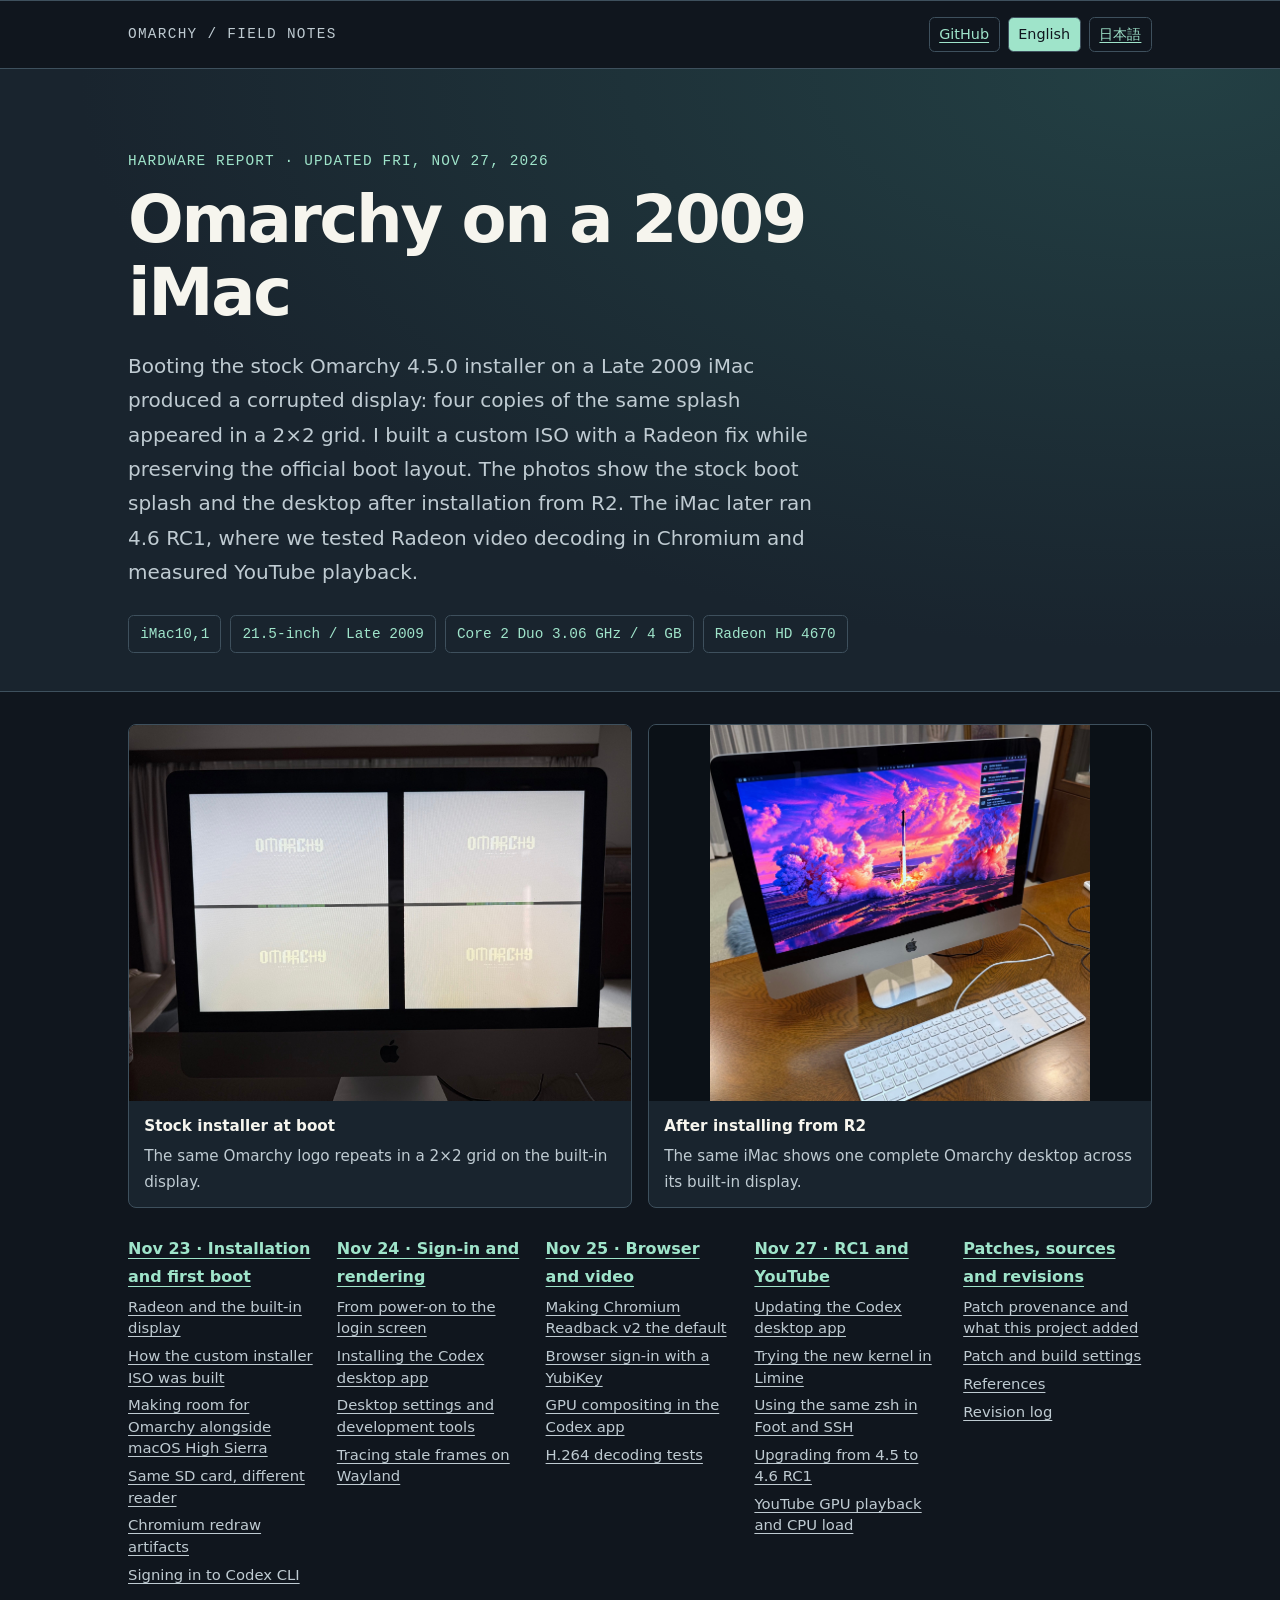
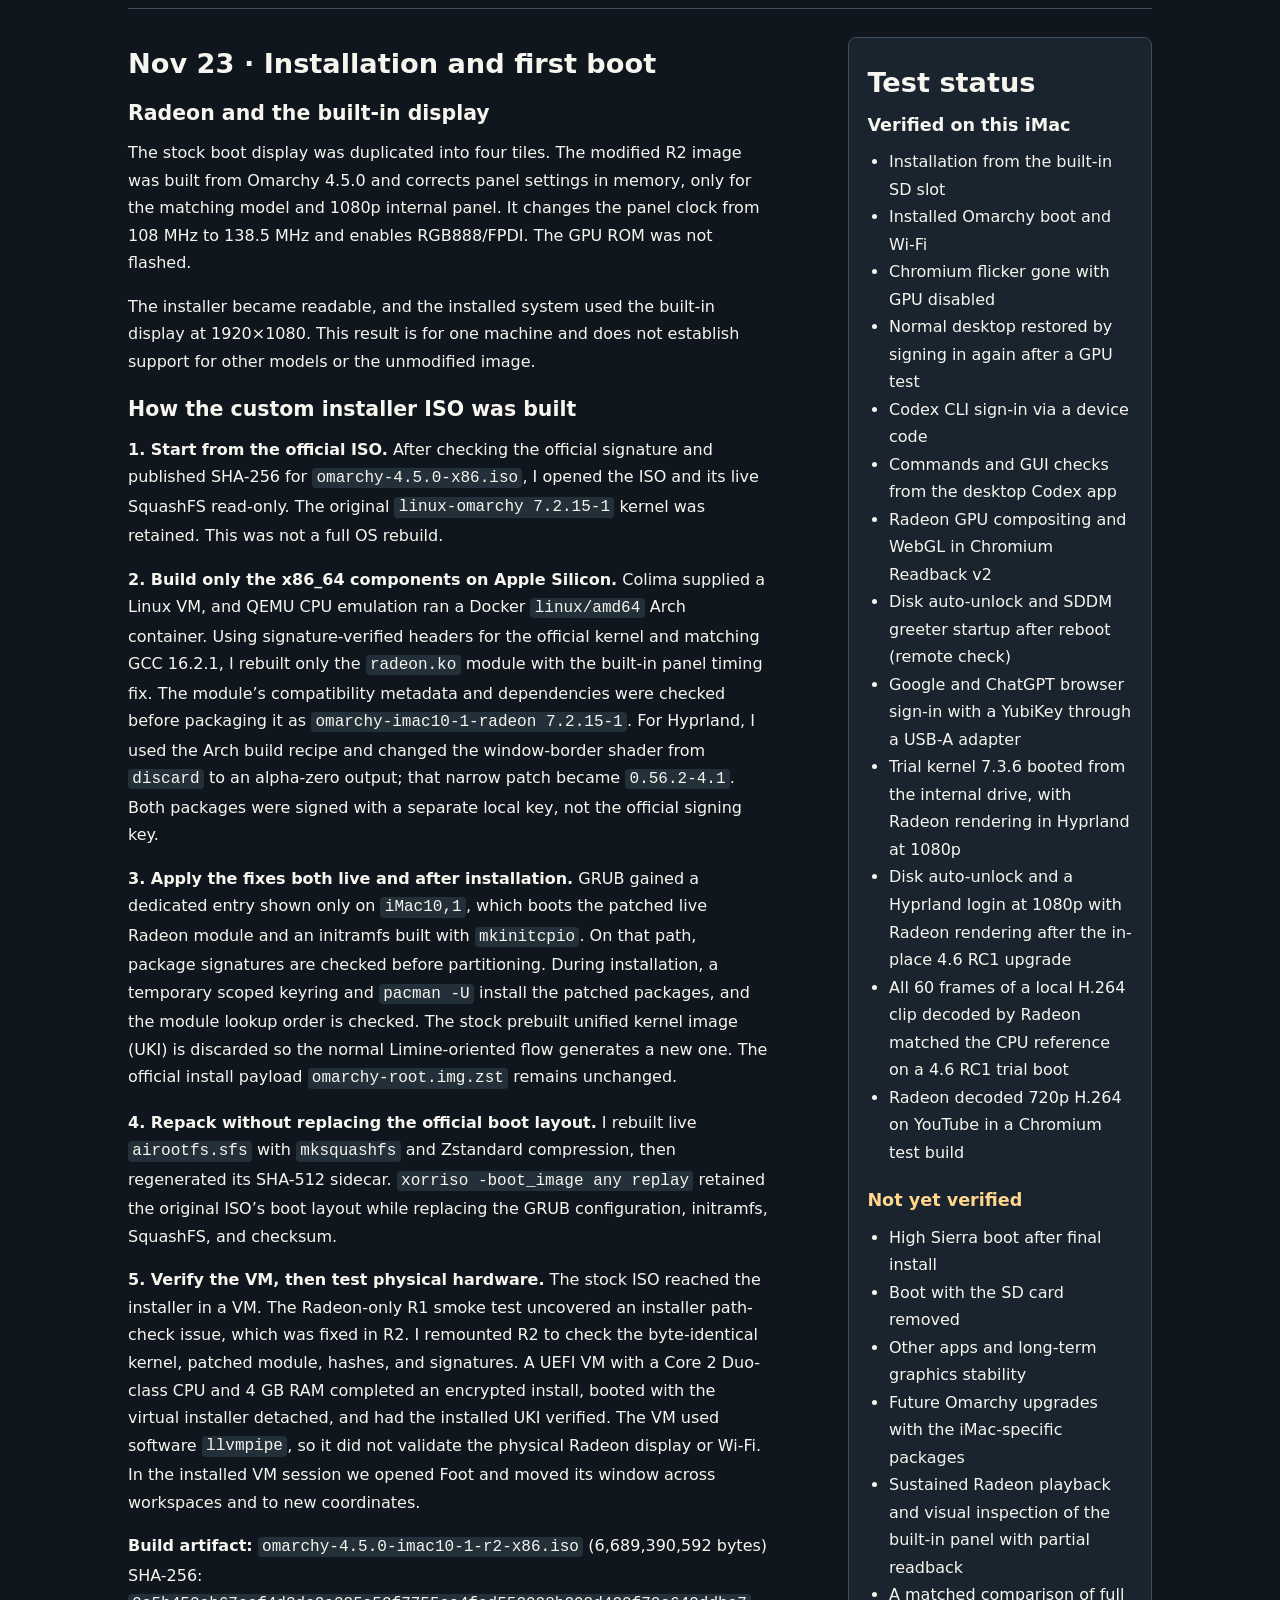
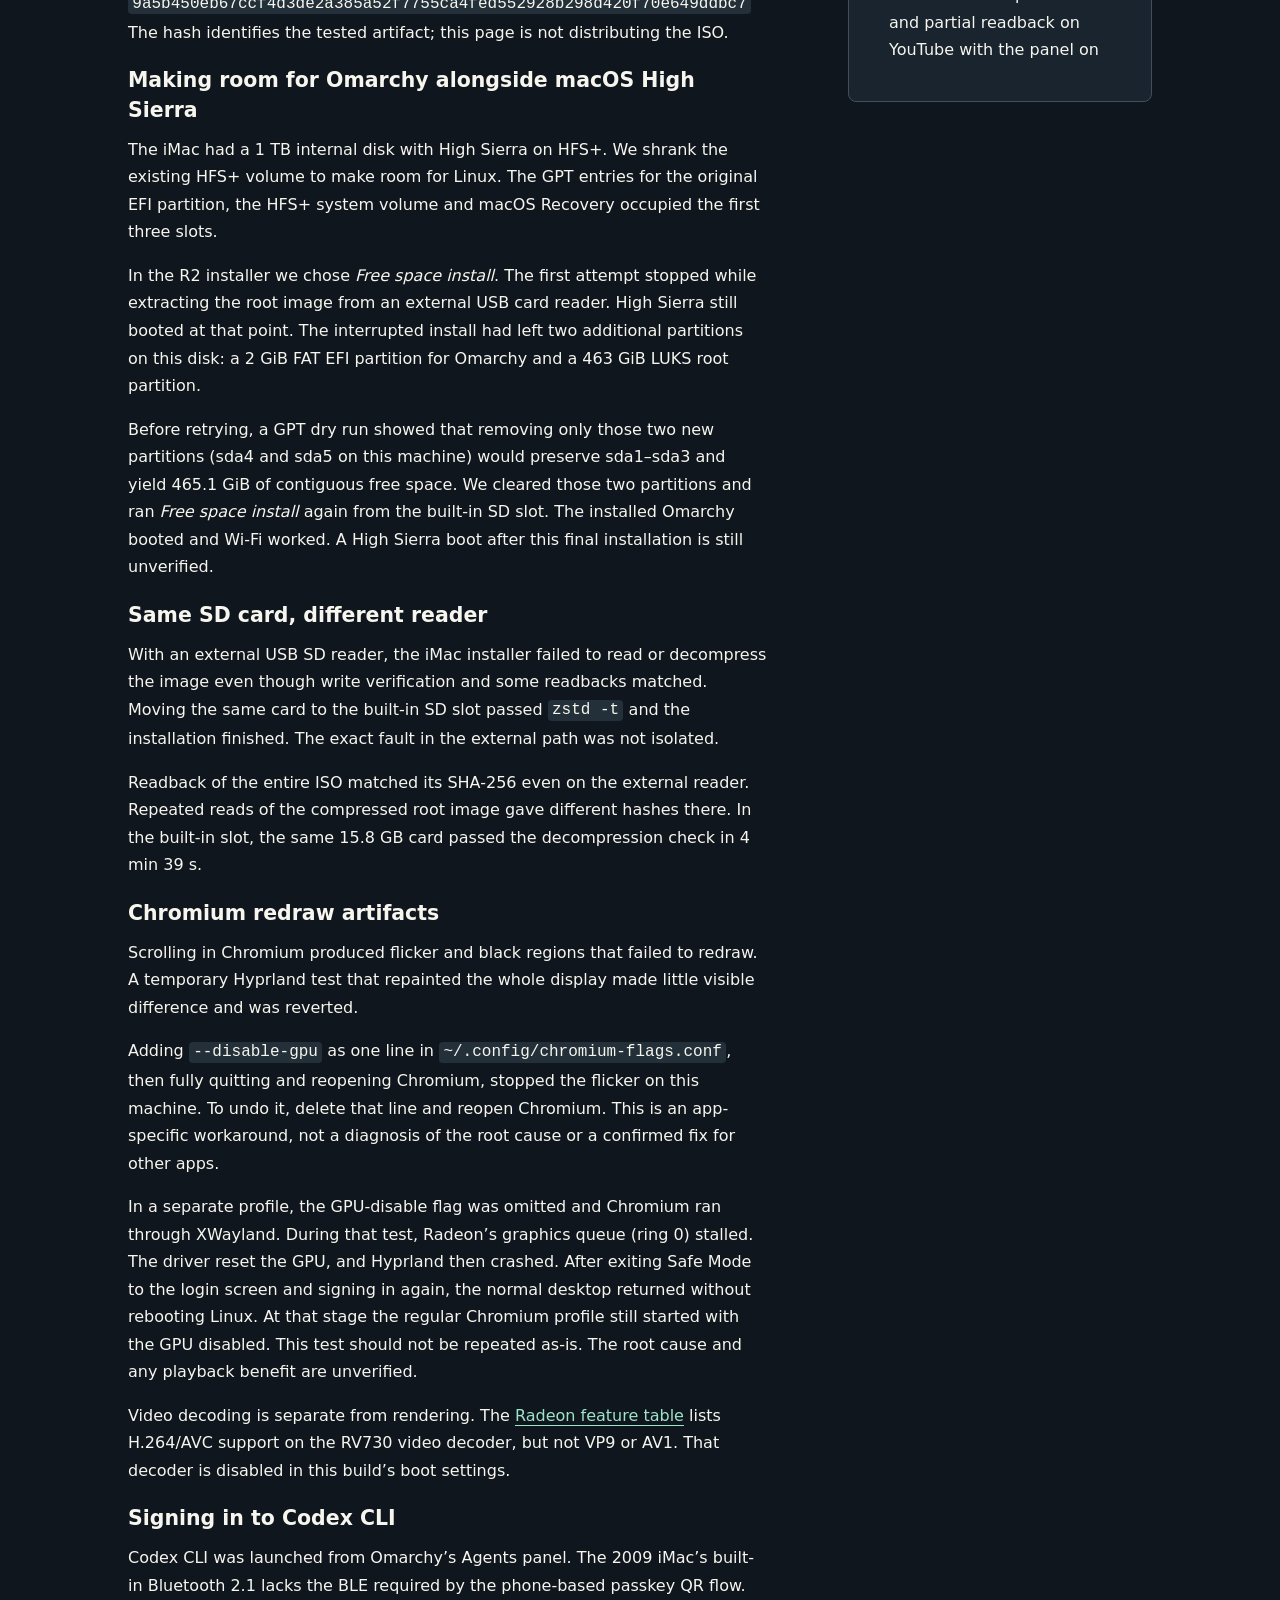
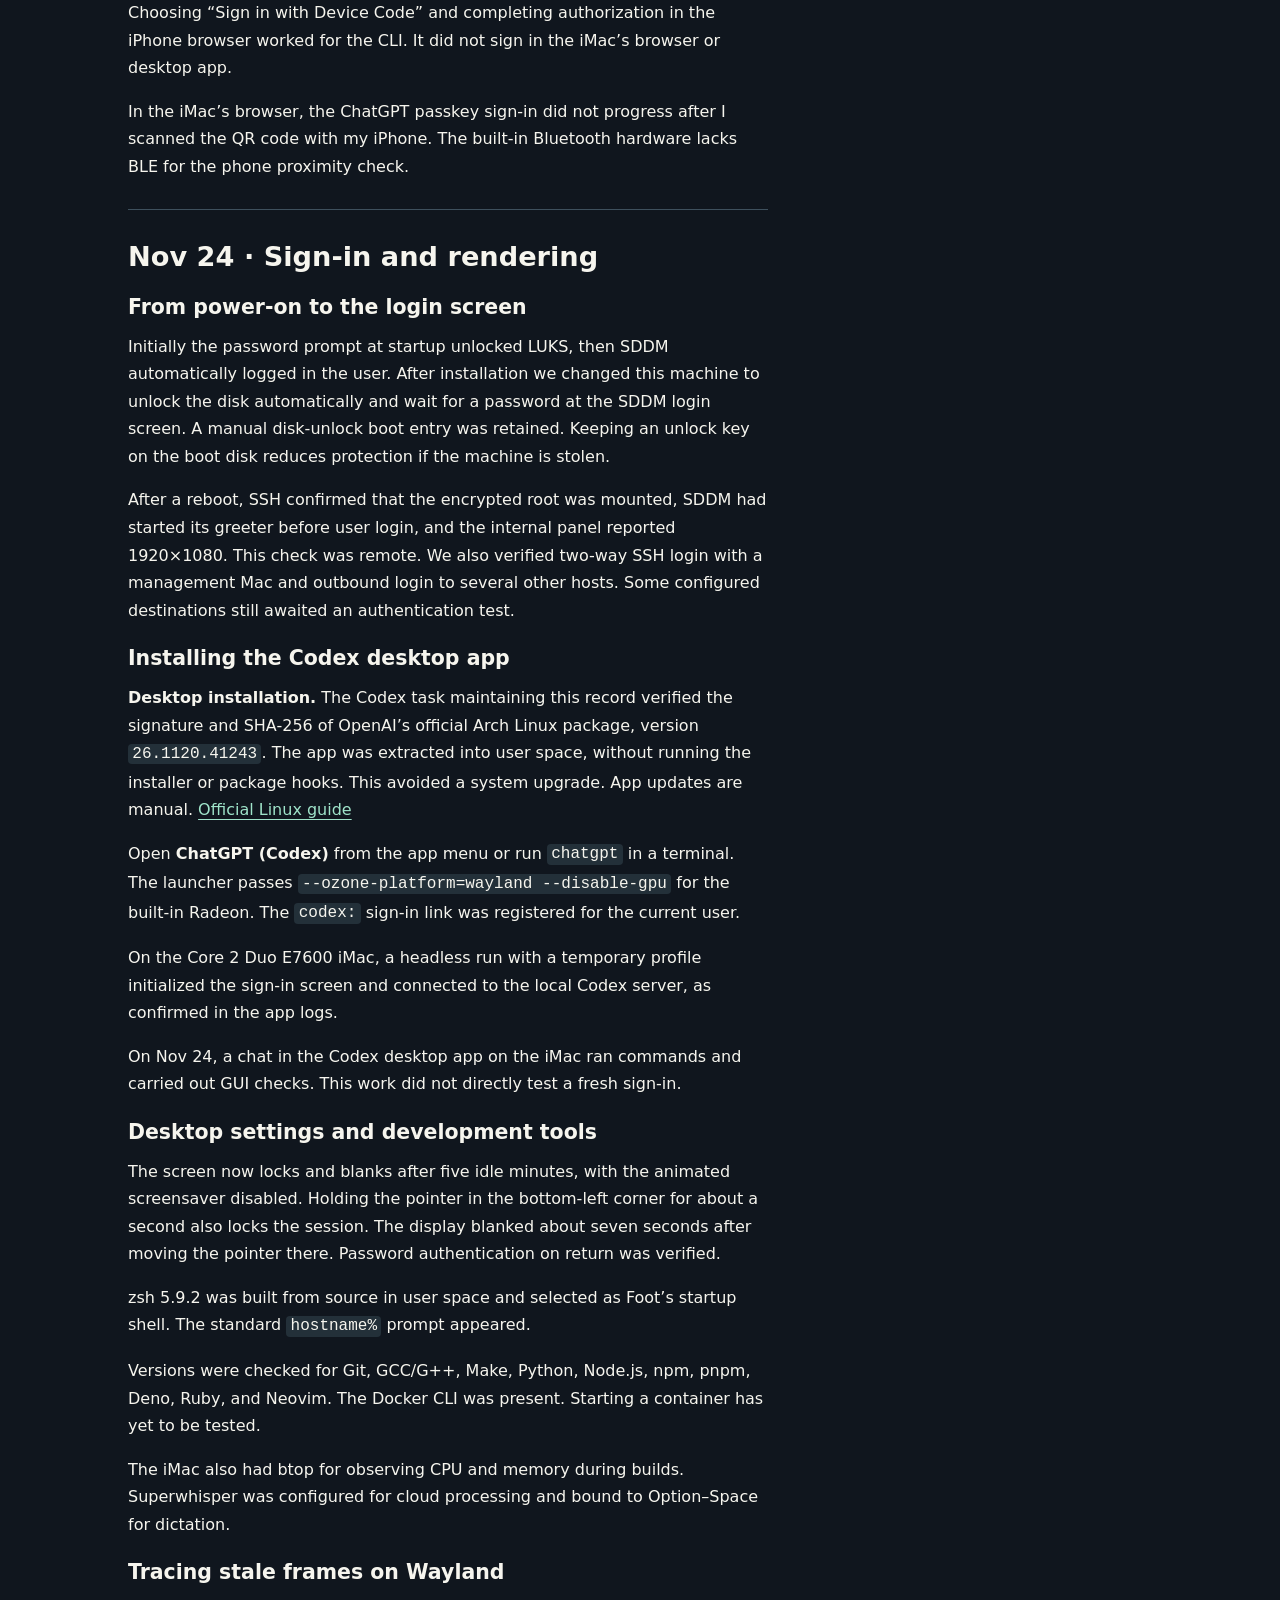
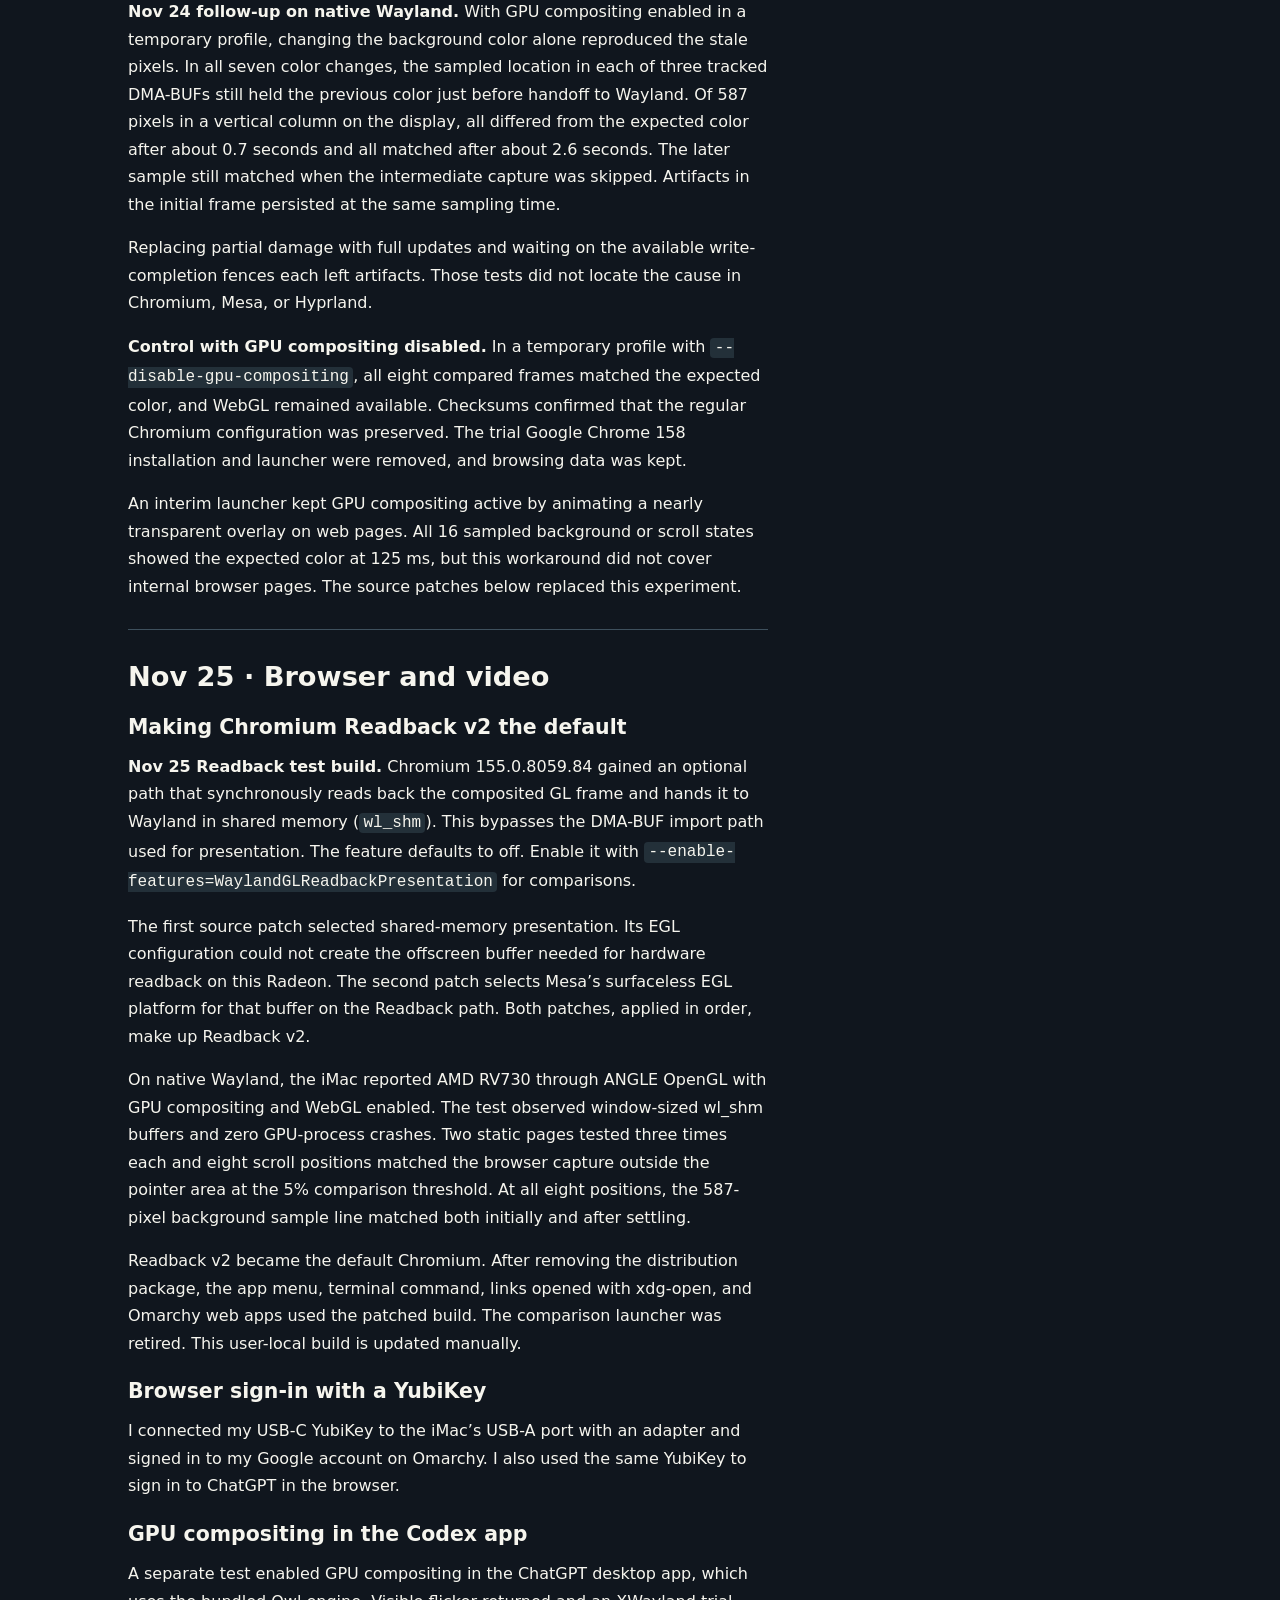
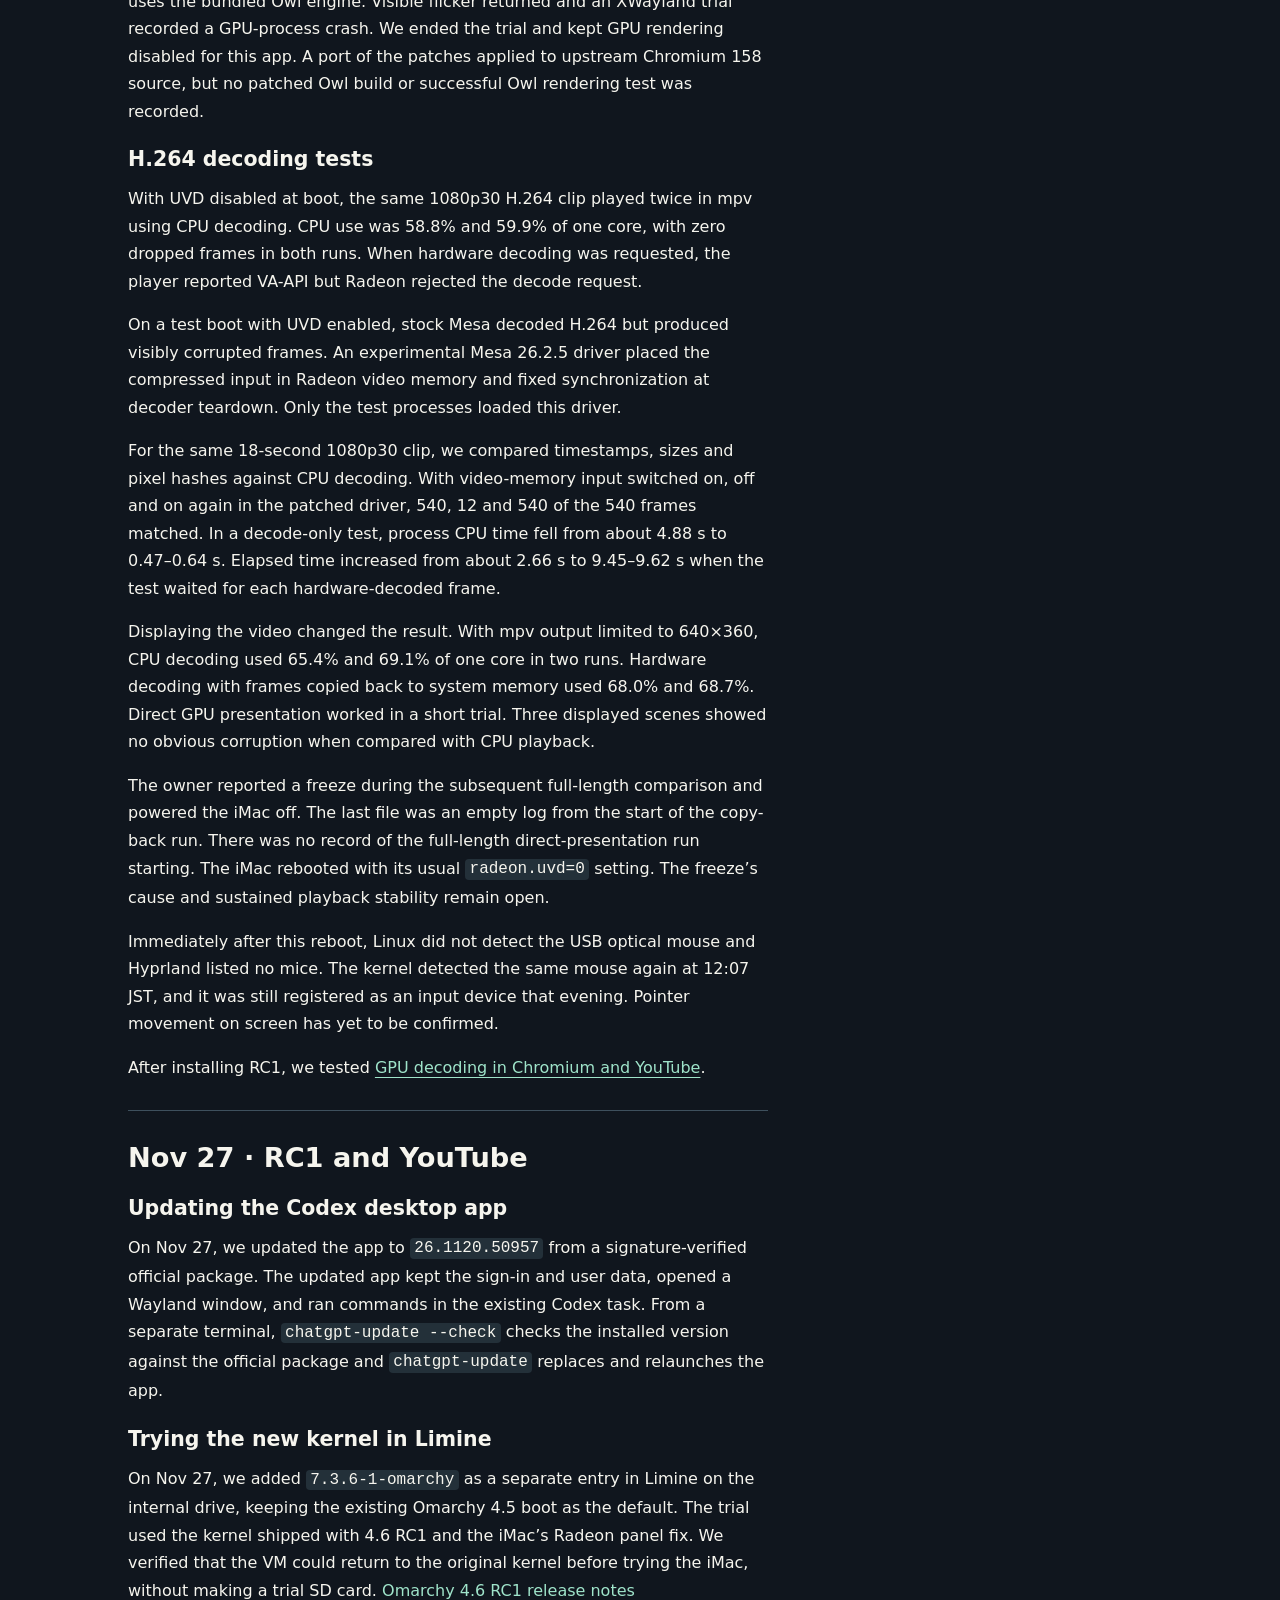
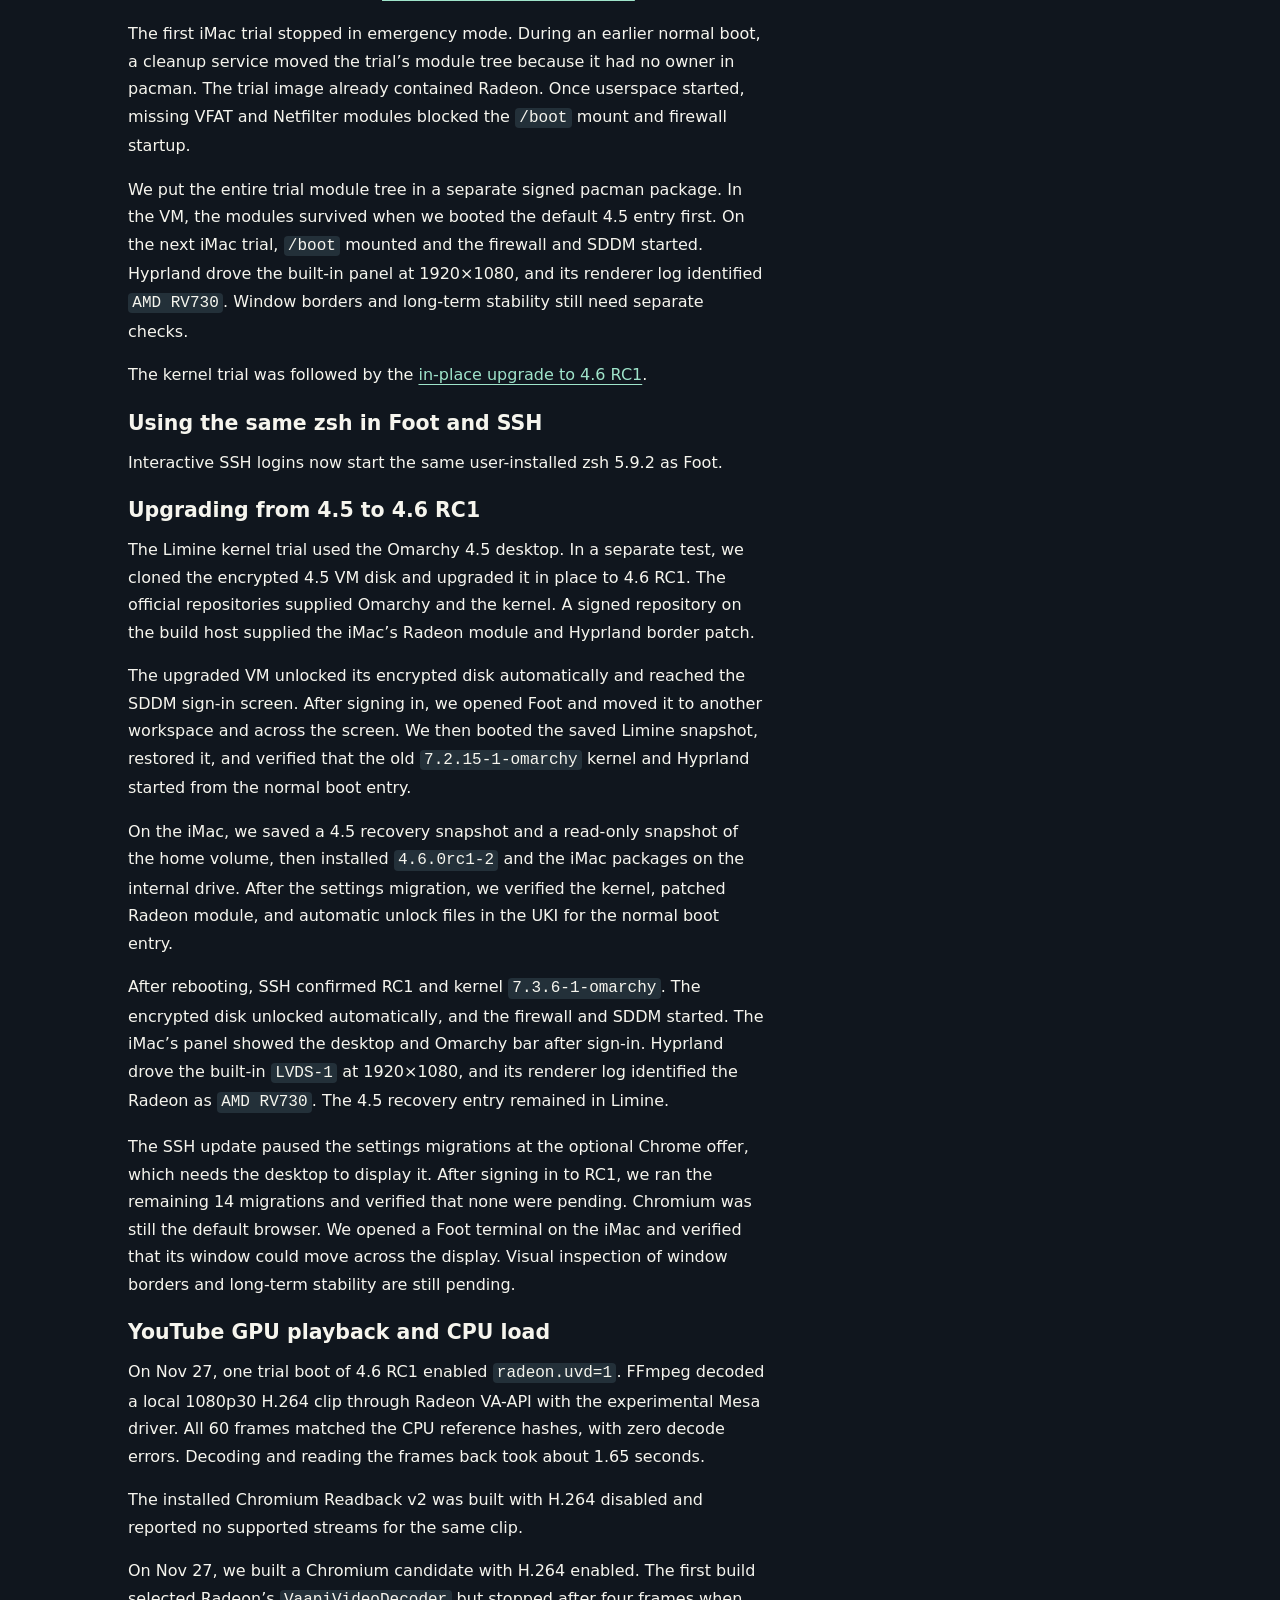
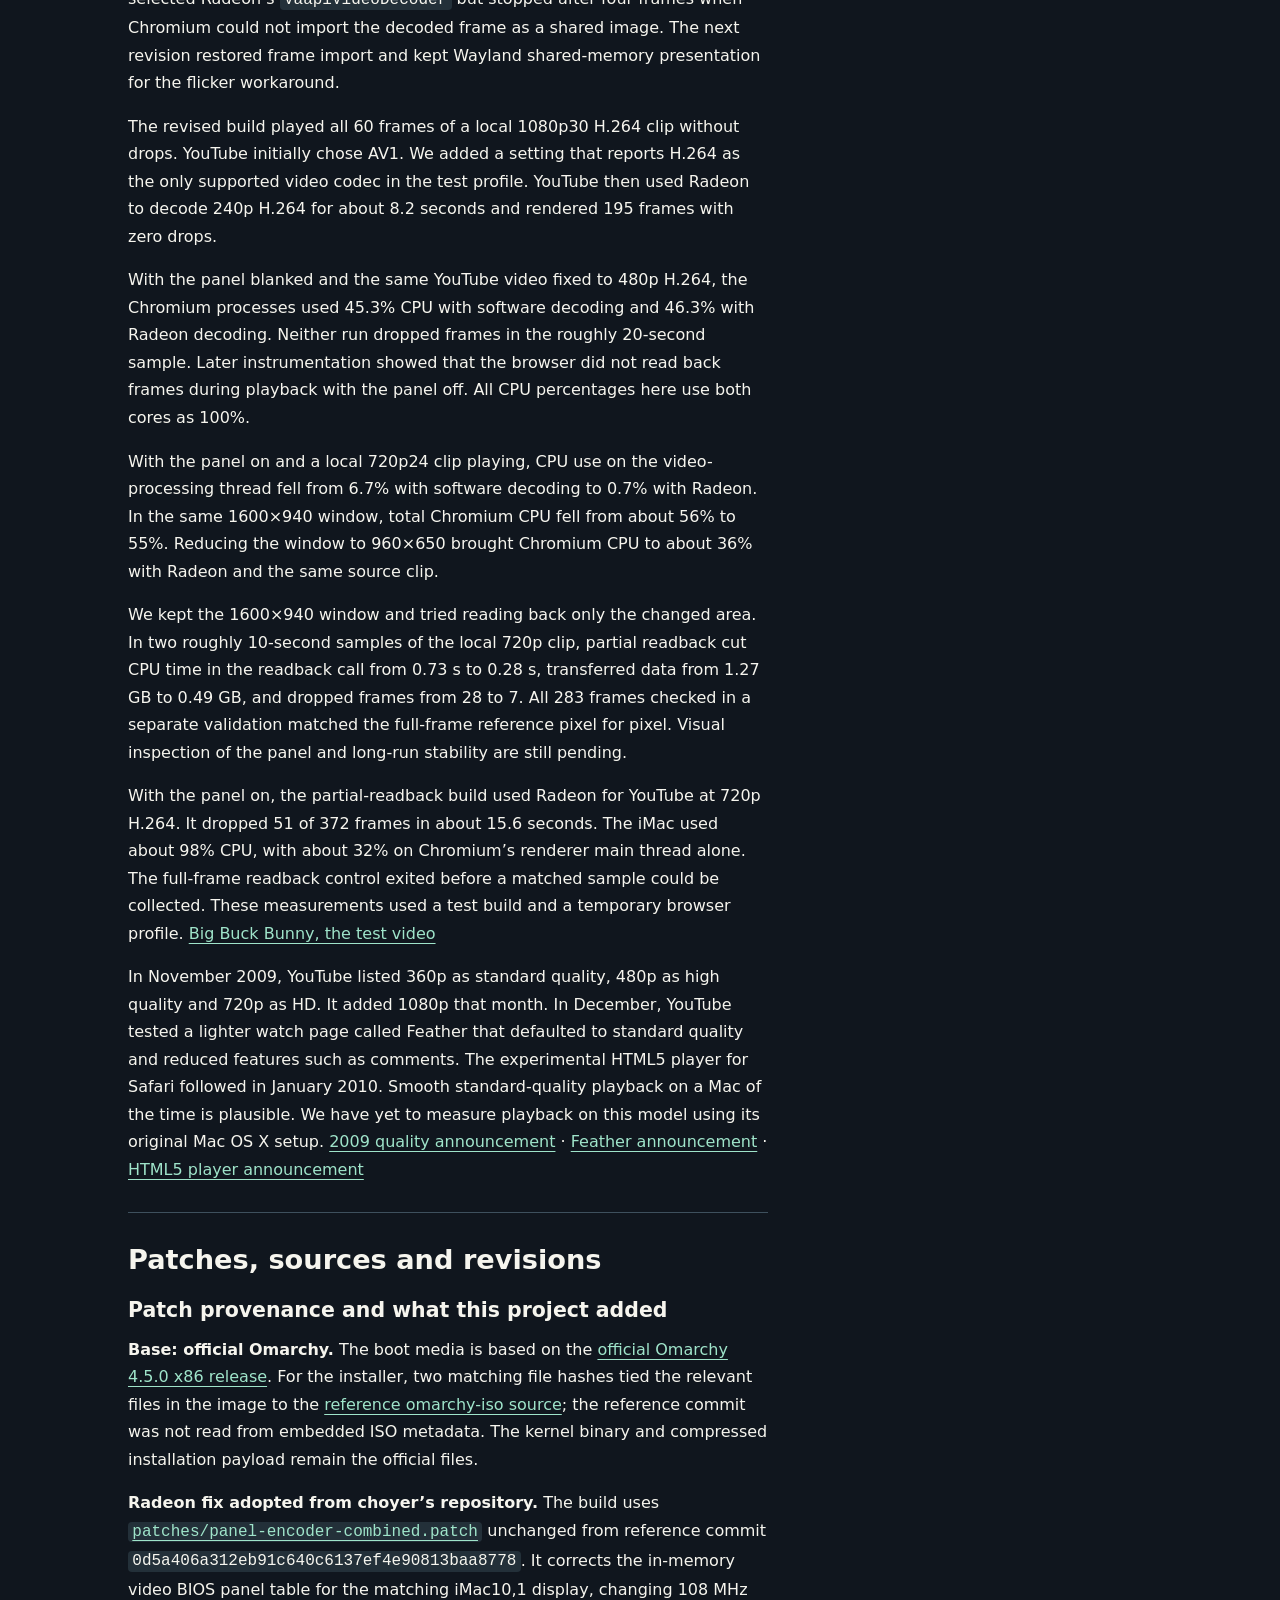
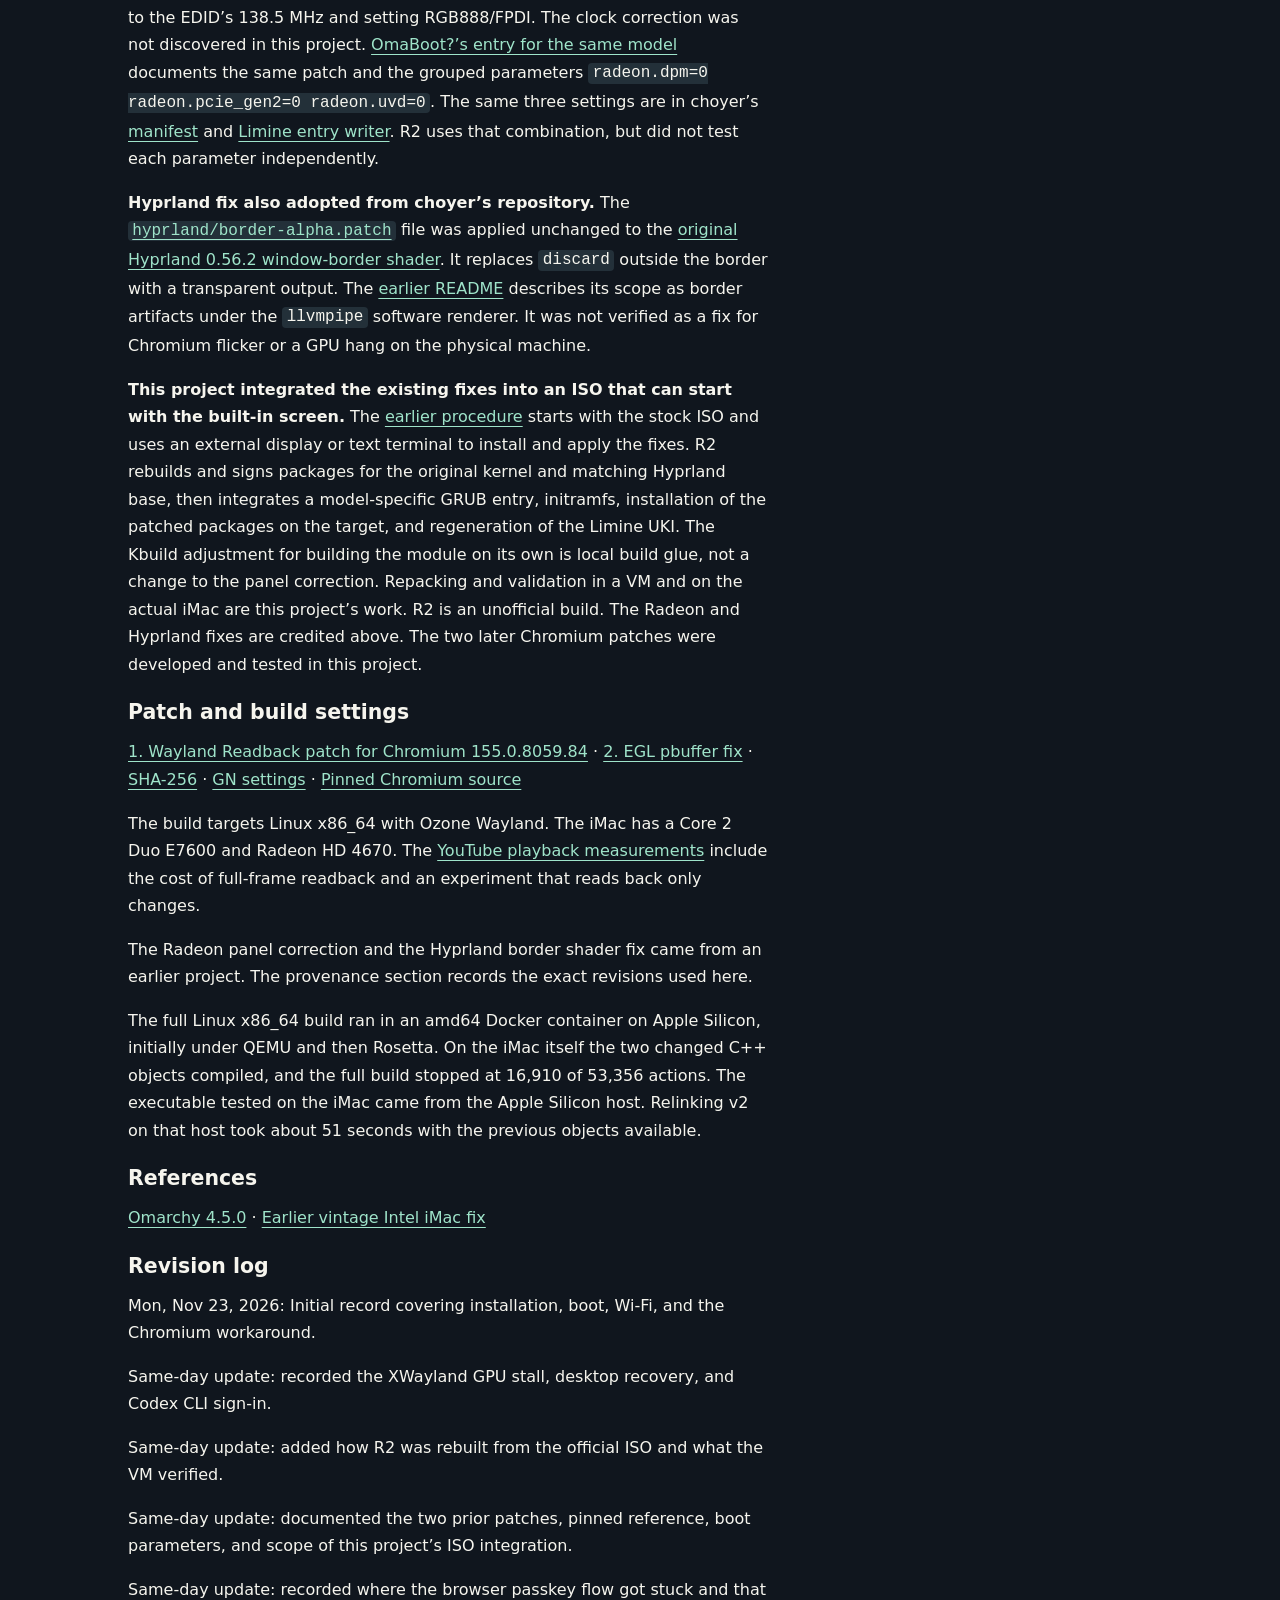
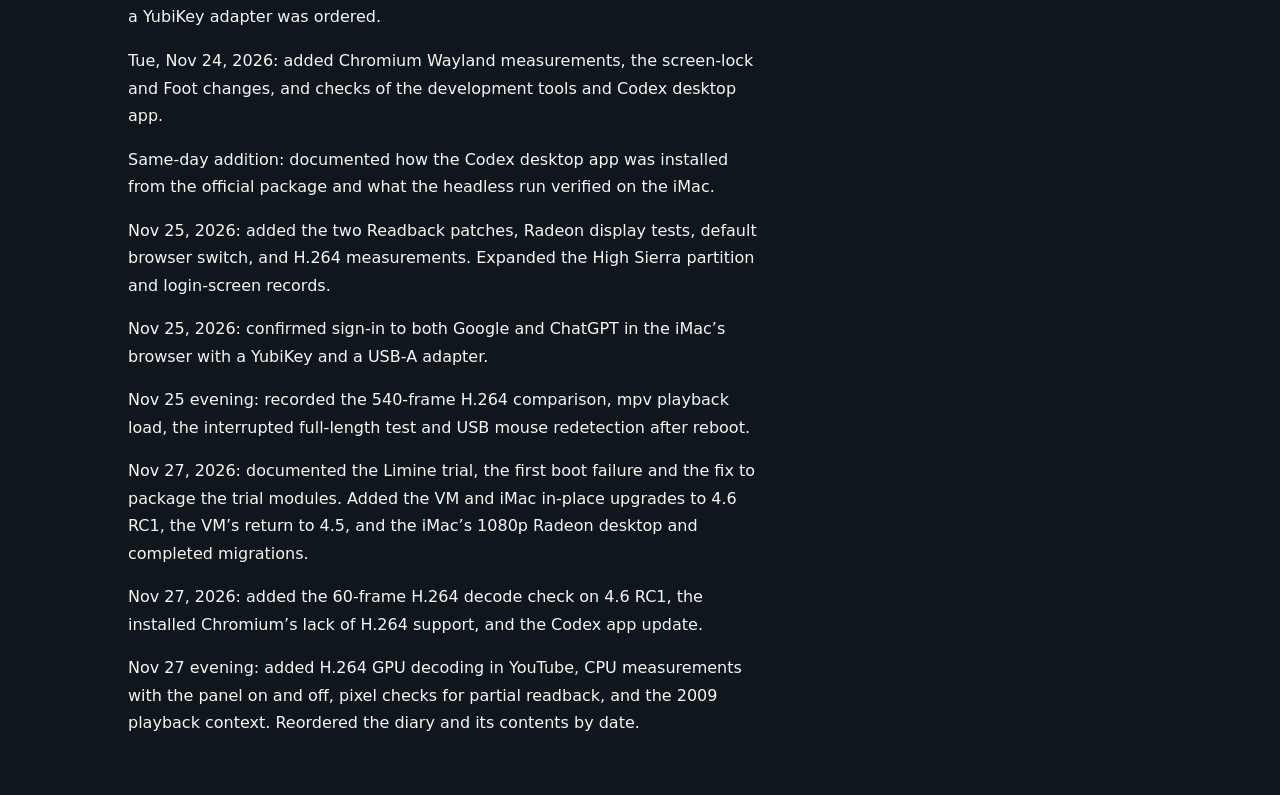
==== commit 82ce6b09: "Put the iMac field notes in chronological order" ====
--- a/docs/index.html
+++ b/docs/index.html
@@ -1,13 +1,160 @@
 <!doctype html>
-<html lang="en"><head><meta charset="utf-8"><meta name="viewport" content="width=device-width, initial-scale=1"><title>Omarchy on a 2009 iMac</title><meta name="description" content="Booting the stock Omarchy 4.5.0 installer on a Late 2009 iMac produced a corrupted display: four copies of the same splash appeared in a 2×2 grid. I built a custom ISO with a Radeon fix while preserving the official boot layout. The photos show the stock boot splash and the desktop after installation from R2."><link rel="canonical" href="https://dueyama.github.io/omarchy-imac-field-notes/">
+<html lang="en"><head><meta charset="utf-8"><meta name="viewport" content="width=device-width, initial-scale=1"><title>Omarchy on a 2009 iMac</title><meta name="description" content="Booting the stock Omarchy 4.5.0 installer on a Late 2009 iMac produced a corrupted display: four copies of the same splash appeared in a 2×2 grid. I built a custom ISO with a Radeon fix while preserving the official boot layout. The photos show the stock boot splash and the desktop after installation from R2. The iMac later ran 4.6 RC1, where we tested Radeon video decoding in Chromium and measured YouTube playback."><link rel="canonical" href="https://dueyama.github.io/omarchy-imac-field-notes/">
 <link rel="alternate" hreflang="en" href="https://dueyama.github.io/omarchy-imac-field-notes/">
 <link rel="alternate" hreflang="ja" href="https://dueyama.github.io/omarchy-imac-field-notes/ja.html">
 <meta property="og:type" content="article"><meta property="og:url" content="https://dueyama.github.io/omarchy-imac-field-notes/">
 <meta property="og:title" content="Omarchy on a 2009 iMac">
-<meta property="og:description" content="Booting the stock Omarchy 4.5.0 installer on a Late 2009 iMac produced a corrupted display: four copies of the same splash appeared in a 2×2 grid. I built a custom ISO with a Radeon fix while preserving the official boot layout. The photos show the stock boot splash and the desktop after installation from R2.">
+<meta property="og:description" content="Booting the stock Omarchy 4.5.0 installer on a Late 2009 iMac produced a corrupted display: four copies of the same splash appeared in a 2×2 grid. I built a custom ISO with a Radeon fix while preserving the official boot layout. The photos show the stock boot splash and the desktop after installation from R2. The iMac later ran 4.6 RC1, where we tested Radeon video decoding in Chromium and measured YouTube playback.">
 <meta property="og:image" content="https://dueyama.github.io/omarchy-imac-field-notes/images/r2-desktop.jpeg">
 <meta name="twitter:card" content="summary_large_image"><link rel="stylesheet" href="style.css"></head>
 <body><header><div class="wrap"><div class="label">OMARCHY / FIELD NOTES</div><nav class="lang" aria-label="Site navigation"><a href="https://github.com/dueyama/omarchy-imac-field-notes">GitHub</a><span aria-current="page">English</span><a href="ja.html" lang="ja" hreflang="ja">日本語</a></nav></div></header>
-<div class="hero"><div class="wrap"><div class="eyebrow">HARDWARE REPORT · UPDATED FRI, NOV 27, 2026</div><h1>Omarchy on a 2009 iMac</h1><p class="intro">Booting the stock Omarchy 4.5.0 installer on a Late 2009 iMac produced a corrupted display: four copies of the same splash appeared in a 2×2 grid. I built a custom ISO with a Radeon fix while preserving the official boot layout. The photos show the stock boot splash and the desktop after installation from R2.</p><ul class="spec"><li><b>iMac10,1</b></li><li><b>21.5-inch / Late 2009</b></li><li><b>Core 2 Duo 3.06 GHz / 4 GB</b></li><li><b>Radeon HD 4670</b></li></ul></div></div>
-<main class="wrap"><div class="comparison"><figure><a href="images/stock-boot.jpeg"><img src="images/stock-boot.jpeg" width="1536" height="1152" alt="The same Omarchy logo repeats in a 2×2 grid on the built-in display." decoding="async"></a><figcaption><strong>Stock installer at boot</strong> The same Omarchy logo repeats in a 2×2 grid on the built-in display.</figcaption></figure><figure><a href="images/r2-desktop.jpeg"><img src="images/r2-desktop.jpeg" width="1536" height="1522" alt="The same iMac shows one complete Omarchy desktop across its built-in display." decoding="async"></a><figcaption><strong>After installing from R2</strong> The same iMac shows one complete Omarchy desktop across its built-in display.</figcaption></figure></div><nav class="toc" aria-label="Contents"><a href="#iso">How the custom installer ISO was built</a><a href="#provenance">Patch provenance and what this project added</a><a href="#display">Radeon and the built-in display</a><a href="#storage">Making room for Omarchy alongside macOS High Sierra</a><a href="#install">Same SD card, different reader</a><a href="#login">From power-on to the login screen</a><a href="#chromium">Chromium redraw artifacts</a><a href="#video">H.264 playback on the Core 2 Duo</a><a href="#updates">Testing the kernel ahead of Omarchy 4.6 RC1</a><a href="#daily">Desktop settings and development tools</a><a href="#codex">Codex CLI and the desktop app</a><a href="#patches">Patch and build settings</a><a href="#references">References and revision log</a></nav><div class="article"><article><section id="iso"><h2>How the custom installer ISO was built</h2><p><strong>1. Start from the official ISO.</strong> After checking the official signature and published SHA-256 for <code>omarchy-4.5.0-x86.iso</code>, I opened the ISO and its live SquashFS read-only. The original <code>linux-omarchy 7.2.15-1</code> kernel was retained. This was not a full OS rebuild.</p><p><strong>2. Build only the x86_64 components on Apple Silicon.</strong> Colima supplied a Linux VM, and QEMU CPU emulation ran a Docker <code>linux/amd64</code> Arch container. Using signature-verified headers for the official kernel and matching GCC 16.2.1, I rebuilt only the <code>radeon.ko</code> module with the built-in panel timing fix. The module’s compatibility metadata and dependencies were checked before packaging it as <code>omarchy-imac10-1-radeon 7.2.15-1</code>. For Hyprland, I used the Arch build recipe and changed the window-border shader from <code>discard</code> to an alpha-zero output; that narrow patch became <code>0.56.2-4.1</code>. Both packages were signed with a separate local key, not the official signing key.</p><p><strong>3. Apply the fixes both live and after installation.</strong> GRUB gained a dedicated entry shown only on <code>iMac10,1</code>, which boots the patched live Radeon module and an initramfs built with <code>mkinitcpio</code>. On that path, package signatures are checked before partitioning. During installation, a temporary scoped keyring and <code>pacman -U</code> install the patched packages, and the module lookup order is checked. The stock prebuilt unified kernel image (UKI) is discarded so the normal Limine-oriented flow generates a new one. The official install payload <code>omarchy-root.img.zst</code> remains unchanged.</p><p><strong>4. Repack without replacing the official boot layout.</strong> I rebuilt live <code>airootfs.sfs</code> with <code>mksquashfs</code> and Zstandard compression, then regenerated its SHA-512 sidecar. <code>xorriso -boot_image any replay</code> retained the original ISO’s boot layout while replacing the GRUB configuration, initramfs, SquashFS, and checksum.</p><p><strong>5. Verify the VM, then test physical hardware.</strong> The stock ISO reached the installer in a VM. The Radeon-only R1 smoke test uncovered an installer path-check issue, which was fixed in R2. I remounted R2 to check the byte-identical kernel, patched module, hashes, and signatures. A UEFI VM with a Core 2 Duo-class CPU and 4 GB RAM completed an encrypted install, booted with the virtual installer detached, and had the installed UKI verified. The VM used software <code>llvmpipe</code>, so it did not validate the physical Radeon display or Wi-Fi. In the installed VM session we opened Foot and moved its window across workspaces and to new coordinates.</p><p><strong>Build artifact:</strong> <code>omarchy-4.5.0-imac10-1-r2-x86.iso</code> (6,689,390,592 bytes)<br>SHA-256: <code>9a5b450eb67ccf4d3de2a385a52f7755ca4fed552928b298d420f70e649ddbc7</code><br>The hash identifies the tested artifact; this page is not distributing the ISO.</p></section><section id="provenance"><h2>Patch provenance and what this project added</h2><p><strong>Base: official Omarchy.</strong> The boot media is based on the <a href="https://github.com/omacom/omarchy/releases/tag/v4.5.0">official Omarchy 4.5.0 x86 release</a>. For the installer, two matching file hashes tied the relevant files in the image to the <a href="https://github.com/omacom/omarchy-iso/tree/d5136a69782c00fe8d53fc98e4f3a990447d4840">reference omarchy-iso source</a>; the reference commit was not read from embedded ISO metadata. The kernel binary and compressed installation payload remain the official files.</p><p><strong>Radeon fix adopted from choyer’s repository.</strong> The build uses <a href="https://github.com/choyer/omarchy-vintage-intel-imac-fix/blob/0d5a406a312eb91c640c6137ef4e90813baa8778/patches/panel-encoder-combined.patch"><code>patches/panel-encoder-combined.patch</code></a> unchanged from reference commit <code>0d5a406a312eb91c640c6137ef4e90813baa8778</code>. It corrects the in-memory video BIOS panel table for the matching iMac10,1 display, changing 108 MHz to the EDID’s 138.5 MHz and setting RGB888/FPDI. The clock correction was not discovered in this project. <a href="https://doesitomarchy.com/fixes#omaboot.radeon-imac10-1-panel-clock">OmaBoot?’s entry for the same model</a> documents the same patch and the grouped parameters <code>radeon.dpm=0 radeon.pcie_gen2=0 radeon.uvd=0</code>. The same three settings are in choyer’s <a href="https://github.com/choyer/omarchy-vintage-intel-imac-fix/blob/0d5a406a312eb91c640c6137ef4e90813baa8778/manifest.json#L12">manifest</a> and <a href="https://github.com/choyer/omarchy-vintage-intel-imac-fix/blob/0d5a406a312eb91c640c6137ef4e90813baa8778/tools/write-limine-entry.py#L9">Limine entry writer</a>. R2 uses that combination, but did not test each parameter independently.</p><p><strong>Hyprland fix also adopted from choyer’s repository.</strong> The <a href="https://github.com/choyer/omarchy-vintage-intel-imac-fix/blob/0d5a406a312eb91c640c6137ef4e90813baa8778/hyprland/border-alpha.patch"><code>hyprland/border-alpha.patch</code></a> file was applied unchanged to the <a href="https://github.com/hyprwm/Hyprland/blob/efb50993780079460b0cbed1363e2166a2de1d9f/src/render/shaders/glsl/border.glsl">original Hyprland 0.56.2 window-border shader</a>. It replaces <code>discard</code> outside the border with a transparent output. The <a href="https://github.com/choyer/omarchy-vintage-intel-imac-fix/blob/0d5a406a312eb91c640c6137ef4e90813baa8778/README.md">earlier README</a> describes its scope as border artifacts under the <code>llvmpipe</code> software renderer. It was not verified as a fix for Chromium flicker or a GPU hang on the physical machine.</p><p><strong>This project integrated the existing fixes into an ISO that can start with the built-in screen.</strong> The <a href="https://github.com/choyer/omarchy-vintage-intel-imac-fix/blob/0d5a406a312eb91c640c6137ef4e90813baa8778/README.md">earlier procedure</a> starts with the stock ISO and uses an external display or text terminal to install and apply the fixes. R2 rebuilds and signs packages for the original kernel and matching Hyprland base, then integrates a model-specific GRUB entry, initramfs, installation of the patched packages on the target, and regeneration of the Limine UKI. The Kbuild adjustment for building the module on its own is local build glue, not a change to the panel correction. Repacking and validation in a VM and on the actual iMac are this project’s work. R2 is an unofficial build. The Radeon and Hyprland fixes are credited above. The two later Chromium patches were developed and tested in this project.</p></section><section id="display"><h2>Radeon and the built-in display</h2><p>The stock boot display was duplicated into four tiles. The modified R2 image was built from Omarchy 4.5.0 and corrects panel settings in memory, only for the matching model and 1080p internal panel. It changes the panel clock from 108 MHz to 138.5 MHz and enables RGB888/FPDI. The GPU ROM was not flashed.</p><p>The installer became readable, and the installed system used the built-in display at 1920×1080. This result is for one machine and does not establish support for other models or the unmodified image.</p></section><section id="storage"><h2>Making room for Omarchy alongside macOS High Sierra</h2><p>The iMac had a 1 TB internal disk with High Sierra on HFS+. We shrank the existing HFS+ volume to make room for Linux. The GPT entries for the original EFI partition, the HFS+ system volume and macOS Recovery occupied the first three slots.</p><p>In the R2 installer we chose <em>Free space install</em>. The first attempt stopped while extracting the root image from an external USB card reader. High Sierra still booted at that point. The interrupted install had left two additional partitions on this disk: a 2 GiB FAT EFI partition for Omarchy and a 463 GiB LUKS root partition.</p><p>Before retrying, a GPT dry run showed that removing only those two new partitions (sda4 and sda5 on this machine) would preserve sda1–sda3 and yield 465.1 GiB of contiguous free space. We cleared those two partitions and ran <em>Free space install</em> again from the built-in SD slot. The installed Omarchy booted and Wi-Fi worked. A High Sierra boot after this final installation is still unverified.</p></section><section id="install"><h2>Same SD card, different reader</h2><p>With an external USB SD reader, the iMac installer failed to read or decompress the image even though write verification and some readbacks matched. Moving the same card to the built-in SD slot passed <code>zstd -t</code> and the installation finished. The exact fault in the external path was not isolated.</p><p>Readback of the entire ISO matched its SHA-256 even on the external reader. Repeated reads of the compressed root image gave different hashes there. In the built-in slot, the same 15.8 GB card passed the decompression check in 4 min 39 s.</p></section><section id="login"><h2>From power-on to the login screen</h2><p>Initially the password prompt at startup unlocked LUKS, then SDDM automatically logged in the user. After installation we changed this machine to unlock the disk automatically and wait for a password at the SDDM login screen. A manual disk-unlock boot entry was retained. Keeping an unlock key on the boot disk reduces protection if the machine is stolen.</p><p>After a reboot, SSH confirmed that the encrypted root was mounted, SDDM had started its greeter before user login, and the internal panel reported 1920×1080. This check was remote. We also verified two-way SSH login with a management Mac and outbound login to several other hosts. Some configured destinations still awaited an authentication test.</p></section><section id="chromium"><h2>Chromium redraw artifacts</h2><p>Scrolling in Chromium produced flicker and black regions that failed to redraw. A temporary Hyprland test that repainted the whole display made little visible difference and was reverted.</p><p>Adding <code>--disable-gpu</code> as one line in <code>~/.config/chromium-flags.conf</code>, then fully quitting and reopening Chromium, stopped the flicker on this machine. To undo it, delete that line and reopen Chromium. This is an app-specific workaround, not a diagnosis of the root cause or a confirmed fix for other apps.</p><p>In a separate profile, the GPU-disable flag was omitted and Chromium ran through XWayland. During that test, Radeon’s graphics queue (ring 0) stalled. The driver reset the GPU, and Hyprland then crashed. After exiting Safe Mode to the login screen and signing in again, the normal desktop returned without rebooting Linux. At that stage the regular Chromium profile still started with the GPU disabled. This test should not be repeated as-is. The root cause and any playback benefit are unverified.</p><p>Video decoding is separate from rendering. The <a href="https://www.x.org/RadeonFeature/#radeon-uvd-unified-video-decoder-hardware">Radeon feature table</a> lists H.264/AVC support on the RV730 video decoder, but not VP9 or AV1. That decoder is disabled in this build’s boot settings.</p><p><strong>Nov 24 follow-up on native Wayland.</strong> With GPU compositing enabled in a temporary profile, changing the background color alone reproduced the stale pixels. In all seven color changes, the sampled location in each of three tracked DMA-BUFs still held the previous color just before handoff to Wayland. Of 587 pixels in a vertical column on the display, all differed from the expected color after about 0.7 seconds and all matched after about 2.6 seconds. The later sample still matched when the intermediate capture was skipped. Artifacts in the initial frame persisted at the same sampling time.</p><p>Replacing partial damage with full updates and waiting on the available write-completion fences each left artifacts. Those tests did not locate the cause in Chromium, Mesa, or Hyprland.</p><p><strong>Control with GPU compositing disabled.</strong> In a temporary profile with <code>--disable-gpu-compositing</code>, all eight compared frames matched the expected color, and WebGL remained available. Checksums confirmed that the regular Chromium configuration was preserved. The trial Google Chrome 158 installation and launcher were removed, and browsing data was kept.</p><p>An interim launcher kept GPU compositing active by animating a nearly transparent overlay on web pages. All 16 sampled background or scroll states showed the expected color at 125 ms, but this workaround did not cover internal browser pages. The source patches below replaced this experiment.</p><p><strong>Nov 25 Readback test build.</strong> Chromium 155.0.8059.84 gained an optional path that synchronously reads back the composited GL frame and hands it to Wayland in shared memory (<code>wl_shm</code>). This bypasses the DMA-BUF import path used for presentation. The feature defaults to off. Enable it with <code>--enable-features=WaylandGLReadbackPresentation</code> for comparisons.</p><p>The first source patch selected shared-memory presentation. Its EGL configuration could not create the offscreen buffer needed for hardware readback on this Radeon. The second patch selects Mesa’s surfaceless EGL platform for that buffer on the Readback path. Both patches, applied in order, make up Readback v2.</p><p>On native Wayland, the iMac reported AMD RV730 through ANGLE OpenGL with GPU compositing and WebGL enabled. The test observed window-sized wl_shm buffers and zero GPU-process crashes. Two static pages tested three times each and eight scroll positions matched the browser capture outside the pointer area at the 5% comparison threshold. At all eight positions, the 587-pixel background sample line matched both initially and after settling.</p><p>Readback v2 became the default Chromium. After removing the distribution package, the app menu, terminal command, links opened with xdg-open, and Omarchy web apps used the patched build. The comparison launcher was retired. This user-local build is updated manually.</p></section><section id="video"><h2>H.264 playback on the Core 2 Duo</h2><p>With UVD disabled at boot, the same 1080p30 H.264 clip played twice in mpv using CPU decoding. CPU use was 58.8% and 59.9% of one core, with zero dropped frames in both runs. When hardware decoding was requested, the player reported VA-API but Radeon rejected the decode request.</p><p>On a test boot with UVD enabled, stock Mesa decoded H.264 but produced visibly corrupted frames. An experimental Mesa 26.2.5 driver placed the compressed input in Radeon video memory and fixed synchronization at decoder teardown. Only the test processes loaded this driver.</p><p>For the same 18-second 1080p30 clip, we compared timestamps, sizes and pixel hashes against CPU decoding. With video-memory input switched on, off and on again in the patched driver, 540, 12 and 540 of the 540 frames matched. In a decode-only test, process CPU time fell from about 4.88 s to 0.47–0.64 s. Elapsed time increased from about 2.66 s to 9.45–9.62 s when the test waited for each hardware-decoded frame.</p><p>Displaying the video changed the result. With mpv output limited to 640×360, CPU decoding used 65.4% and 69.1% of one core in two runs. Hardware decoding with frames copied back to system memory used 68.0% and 68.7%. Direct GPU presentation worked in a short trial. Three displayed scenes showed no obvious corruption when compared with CPU playback.</p><p>The owner reported a freeze during the subsequent full-length comparison and powered the iMac off. The last file was an empty log from the start of the copy-back run. There was no record of the full-length direct-presentation run starting. The iMac rebooted with its usual <code>radeon.uvd=0</code> setting. The freeze’s cause and sustained playback stability remain open.</p><p>On Nov 27, one trial boot of 4.6 RC1 enabled <code>radeon.uvd=1</code>. FFmpeg decoded a local 1080p30 H.264 clip through Radeon VA-API with the experimental Mesa driver. All 60 frames matched the CPU reference hashes, with zero decode errors. Decoding and reading the frames back took about 1.65 seconds.</p><p>The installed Chromium Readback v2 was built with H.264 disabled and reported no supported streams for the same clip. A separate H.264-capable candidate is building. Hardware decoding and playback performance in Chromium and on YouTube remain unverified.</p></section><section id="updates"><h2>Testing the kernel ahead of Omarchy 4.6 RC1</h2><p>On Nov 27, we added <code>7.3.6-1-omarchy</code> as a separate entry in Limine on the internal drive, keeping the existing Omarchy 4.5 boot as the default. The trial used the kernel shipped with 4.6 RC1 and the iMac’s Radeon panel fix. We verified that the VM could return to the original kernel before trying the iMac, without making a trial SD card. <a href="https://github.com/omacom/omarchy/releases/tag/v4.6.0-rc1">Omarchy 4.6 RC1 release notes</a></p><p>The first iMac trial stopped in emergency mode. During an earlier normal boot, a cleanup service moved the trial’s module tree because it had no owner in pacman. The trial image already contained Radeon. Once userspace started, missing VFAT and Netfilter modules blocked the <code>/boot</code> mount and firewall startup.</p><p>We put the entire trial module tree in a separate signed pacman package. In the VM, the modules survived when we booted the default 4.5 entry first. On the next iMac trial, <code>/boot</code> mounted and the firewall and SDDM started. Hyprland drove the built-in panel at 1920×1080, and its renderer log identified <code>AMD RV730</code>. Window borders and long-term stability still need separate checks.</p><p>This hardware trial used the Omarchy 4.5 desktop. In a separate test, we cloned the encrypted 4.5 VM disk and upgraded it in place to 4.6 RC1. The official repositories supplied Omarchy and the kernel. A signed repository on the build host supplied the iMac’s Radeon module and Hyprland border patch.</p><p>The upgraded VM unlocked its encrypted disk automatically and reached the SDDM sign-in screen. After signing in, we opened Foot and moved it to another workspace and across the screen. We then booted the saved Limine snapshot, restored it, and verified that the old <code>7.2.15-1-omarchy</code> kernel and Hyprland started from the normal boot entry.</p><p>On the iMac, we saved a 4.5 recovery snapshot and a read-only snapshot of the home volume, then installed <code>4.6.0rc1-2</code> and the iMac packages on the internal drive. After the settings migration, we verified the kernel, patched Radeon module, and automatic unlock files in the UKI for the normal boot entry.</p><p>After rebooting, SSH confirmed RC1 and kernel <code>7.3.6-1-omarchy</code>. The encrypted disk unlocked automatically, and the firewall and SDDM started. The iMac’s panel showed the desktop and Omarchy bar after sign-in. Hyprland drove the built-in <code>LVDS-1</code> at 1920×1080, and its renderer log identified the Radeon as <code>AMD RV730</code>. The 4.5 recovery entry remained in Limine.</p><p>The SSH update paused the settings migrations at the optional Chrome offer, which needs the desktop to display it. After signing in to RC1, we ran the remaining 14 migrations and verified that none were pending. Chromium was still the default browser. We opened a Foot terminal on the iMac and verified that its window could move across the display. Visual inspection of window borders and long-term stability are still pending.</p></section><section id="daily"><h2>Desktop settings and development tools</h2><p>The screen now locks and blanks after five idle minutes, with the animated screensaver disabled. Holding the pointer in the bottom-left corner for about a second also locks the session. The display blanked about seven seconds after moving the pointer there. Password authentication on return was verified.</p><p>zsh 5.9.2 was built from source in user space and selected as Foot’s startup shell. The standard <code>hostname%</code> prompt appeared. On Nov 27, we configured interactive SSH sessions to use the same zsh.</p><p>Versions were checked for Git, GCC/G++, Make, Python, Node.js, npm, pnpm, Deno, Ruby, and Neovim. The Docker CLI was present. Starting a container has yet to be tested.</p><p>The iMac also had btop for observing CPU and memory during builds. Superwhisper was configured for cloud processing and bound to Option–Space for dictation.</p><p>Immediately after this reboot, Linux did not detect the USB optical mouse and Hyprland listed no mice. The kernel detected the same mouse again at 12:07 JST, and it was still registered as an input device that evening. Pointer movement on screen has yet to be confirmed.</p></section><section id="codex"><h2>Codex CLI and the desktop app</h2><p>Codex CLI was launched from Omarchy’s Agents panel. The 2009 iMac’s built-in Bluetooth 2.1 lacks the BLE required by the phone-based passkey QR flow. Choosing “Sign in with Device Code” and completing authorization in the iPhone browser worked for the CLI. It did not sign in the iMac’s browser or desktop app.</p><p>In the iMac’s browser, the ChatGPT passkey sign-in did not progress after I scanned the QR code with my iPhone. The built-in Bluetooth hardware lacks BLE for the phone proximity check.</p><p>I connected my USB-C YubiKey to the iMac’s USB-A port with an adapter and signed in to my Google account on Omarchy. I also used the same YubiKey to sign in to ChatGPT in the browser.</p><p><strong>Desktop installation.</strong> The Codex task maintaining this record verified the signature and SHA-256 of OpenAI’s official Arch Linux package, version <code>26.1120.41243</code>. The app was extracted into user space, without running the installer or package hooks. This avoided a system upgrade. App updates are manual. <a href="https://learn.chatgpt.com/docs/linux/linux-app">Official Linux guide</a></p><p>Open <strong>ChatGPT (Codex)</strong> from the app menu or run <code>chatgpt</code> in a terminal. The launcher passes <code>--ozone-platform=wayland --disable-gpu</code> for the built-in Radeon. The <code>codex:</code> sign-in link was registered for the current user.</p><p>On the Core 2 Duo E7600 iMac, a headless run with a temporary profile initialized the sign-in screen and connected to the local Codex server, as confirmed in the app logs.</p><p>On Nov 24, a chat in the Codex desktop app on the iMac ran commands and carried out GUI checks. This work did not directly test a fresh sign-in.</p><p>On Nov 27, we updated the app to <code>26.1120.50957</code> from a signature-verified official package. The updated app kept the sign-in and user data, opened a Wayland window, and ran commands in the existing Codex task. From a separate terminal, <code>chatgpt-update --check</code> checks the installed version against the official package and <code>chatgpt-update</code> replaces and relaunches the app.</p><p>A separate test enabled GPU compositing in the ChatGPT desktop app, which uses the bundled Owl engine. Visible flicker returned and an XWayland trial recorded a GPU-process crash. We ended the trial and kept GPU rendering disabled for this app. A port of the patches applied to upstream Chromium 158 source, but no patched Owl build or successful Owl rendering test was recorded.</p></section><section id="patches"><h2>Patch and build settings</h2><p><a href="patches/chromium-155.0.8059.84/wayland-gl-readback.patch" download>1. Wayland Readback patch for Chromium 155.0.8059.84</a> · <a href="patches/chromium-155.0.8059.84/readback-pbuffer-v2.patch" download>2. EGL pbuffer fix</a> · <a href="patches/chromium-155.0.8059.84/SHA256SUMS">SHA-256</a> · <a href="patches/chromium-155.0.8059.84/args.gn">GN settings</a> · <a href="https://chromium.googlesource.com/chromium/src/+/5869fe313571d75152b77813cf0a4ee26a4e6df0">Pinned Chromium source</a></p><p>The build targets Linux x86_64 with Ozone Wayland. The iMac has a Core 2 Duo E7600 and Radeon HD 4670. Synchronous readback happens on every frame, so performance on this hardware needs its own measurement.</p><p>The Radeon panel correction and the Hyprland border shader fix came from an earlier project. The provenance section records the exact revisions used here.</p><p>The full Linux x86_64 build ran in an amd64 Docker container on Apple Silicon, initially under QEMU and then Rosetta. On the iMac itself the two changed C++ objects compiled, and the full build stopped at 16,910 of 53,356 actions. The executable tested on the iMac came from the Apple Silicon host. Relinking v2 on that host took about 51 seconds with the previous objects available.</p></section><section id="references"><h2>References and revision log</h2><p><a href="https://github.com/omacom/omarchy/releases/tag/v4.5.0">Omarchy 4.5.0</a> · <a href="https://github.com/choyer/omarchy-vintage-intel-imac-fix/tree/0d5a406a312eb91c640c6137ef4e90813baa8778">Earlier vintage Intel iMac fix</a></p><p>Mon, Nov 23, 2026: Initial record covering installation, boot, Wi-Fi, and the Chromium workaround.</p><p>Same-day update: recorded the XWayland GPU stall, desktop recovery, and Codex CLI sign-in.</p><p>Same-day update: added how R2 was rebuilt from the official ISO and what the VM verified.</p><p>Same-day update: documented the two prior patches, pinned reference, boot parameters, and scope of this project’s ISO integration.</p><p>Same-day update: recorded where the browser passkey flow got stuck and that a YubiKey adapter was ordered.</p><p>Tue, Nov 24, 2026: added Chromium Wayland measurements, the screen-lock and Foot changes, and checks of the development tools and Codex desktop app.</p><p>Same-day addition: documented how the Codex desktop app was installed from the official package and what the headless run verified on the iMac.</p><p>Nov 25, 2026: added the two Readback patches, Radeon display tests, default browser switch, and H.264 measurements. Expanded the High Sierra partition and login-screen records.</p><p>Nov 25, 2026: confirmed sign-in to both Google and ChatGPT in the iMac’s browser with a YubiKey and a USB-A adapter.</p><p>Nov 25 evening: recorded the 540-frame H.264 comparison, mpv playback load, the interrupted full-length test and USB mouse redetection after reboot.</p><p>Nov 27, 2026: documented the Limine trial, the first boot failure and the fix to package the trial modules. Added the VM and iMac in-place upgrades to 4.6 RC1, the VM’s return to 4.5, and the iMac’s 1080p Radeon desktop and completed migrations.</p><p>Nov 27, 2026: added the 60-frame H.264 decode check on 4.6 RC1, the installed Chromium’s lack of H.264 support, and the Codex app update.</p></section></article><aside class="callouts"><h2>Test status</h2><h3>Verified on this iMac</h3><ul><li>Installation from the built-in SD slot</li><li>Installed Omarchy boot and Wi-Fi</li><li>Chromium flicker gone with GPU disabled</li><li>Normal desktop restored by signing in again after a GPU test</li><li>Codex CLI sign-in via a device code</li><li>Commands and GUI checks from the desktop Codex app</li><li>Radeon GPU compositing and WebGL in Chromium Readback v2</li><li>Disk auto-unlock and SDDM greeter startup after reboot (remote check)</li><li>Google and ChatGPT browser sign-in with a YubiKey through a USB-A adapter</li><li>Trial kernel 7.3.6 booted from the internal drive, with Radeon rendering in Hyprland at 1080p</li><li>Disk auto-unlock and a Hyprland login at 1080p with Radeon rendering after the in-place 4.6 RC1 upgrade</li><li>All 60 frames of a local H.264 clip decoded by Radeon matched the CPU reference on a 4.6 RC1 trial boot</li></ul><h3 class="pending">Not yet verified</h3><ul><li>High Sierra boot after final install</li><li>Boot with the SD card removed</li><li>Other apps and long-term graphics stability</li><li>Future Omarchy upgrades with the iMac-specific packages</li><li>Browser playback at matched quality, its selected decoder, and sustained direct UVD playback</li><li>Long-term Chromium stability and the cost of per-frame readback</li></ul></aside></div></main>
+<div class="hero"><div class="wrap"><div class="eyebrow">HARDWARE REPORT · UPDATED FRI, NOV 27, 2026</div><h1>Omarchy on a 2009 iMac</h1><p class="intro">Booting the stock Omarchy 4.5.0 installer on a Late 2009 iMac produced a corrupted display: four copies of the same splash appeared in a 2×2 grid. I built a custom ISO with a Radeon fix while preserving the official boot layout. The photos show the stock boot splash and the desktop after installation from R2. The iMac later ran 4.6 RC1, where we tested Radeon video decoding in Chromium and measured YouTube playback.</p><ul class="spec"><li><b>iMac10,1</b></li><li><b>21.5-inch / Late 2009</b></li><li><b>Core 2 Duo 3.06 GHz / 4 GB</b></li><li><b>Radeon HD 4670</b></li></ul></div></div>
+<main class="wrap"><div class="comparison"><figure><a href="images/stock-boot.jpeg"><img src="images/stock-boot.jpeg" width="1536" height="1152" alt="The same Omarchy logo repeats in a 2×2 grid on the built-in display." decoding="async"></a><figcaption><strong>Stock installer at boot</strong> The same Omarchy logo repeats in a 2×2 grid on the built-in display.</figcaption></figure><figure><a href="images/r2-desktop.jpeg"><img src="images/r2-desktop.jpeg" width="1536" height="1522" alt="The same iMac shows one complete Omarchy desktop across its built-in display." decoding="async"></a><figcaption><strong>After installing from R2</strong> The same iMac shows one complete Omarchy desktop across its built-in display.</figcaption></figure></div><nav class="toc" aria-label="Contents"><div class="toc-group"><a class="toc-heading" href="#2026-11-23">Nov 23 · Installation and first boot</a><ul><li><a href="#display">Radeon and the built-in display</a></li><li><a href="#iso">How the custom installer ISO was built</a></li><li><a href="#storage">Making room for Omarchy alongside macOS High Sierra</a></li><li><a href="#install">Same SD card, different reader</a></li><li><a href="#chromium">Chromium redraw artifacts</a></li><li><a href="#codex-sign-in">Signing in to Codex CLI</a></li></ul></div>
+<div class="toc-group"><a class="toc-heading" href="#2026-11-24">Nov 24 · Sign-in and rendering</a><ul><li><a href="#login">From power-on to the login screen</a></li><li><a href="#codex">Installing the Codex desktop app</a></li><li><a href="#daily">Desktop settings and development tools</a></li><li><a href="#chromium-wayland">Tracing stale frames on Wayland</a></li></ul></div>
+<div class="toc-group"><a class="toc-heading" href="#2026-11-25">Nov 25 · Browser and video</a><ul><li><a href="#chromium-readback">Making Chromium Readback v2 the default</a></li><li><a href="#yubikey">Browser sign-in with a YubiKey</a></li><li><a href="#codex-graphics">GPU compositing in the Codex app</a></li><li><a href="#video">H.264 decoding tests</a></li></ul></div>
+<div class="toc-group"><a class="toc-heading" href="#2026-11-27">Nov 27 · RC1 and YouTube</a><ul><li><a href="#codex-update">Updating the Codex desktop app</a></li><li><a href="#updates">Trying the new kernel in Limine</a></li><li><a href="#ssh-zsh">Using the same zsh in Foot and SSH</a></li><li><a href="#rc1-upgrade">Upgrading from 4.5 to 4.6 RC1</a></li><li><a href="#youtube">YouTube GPU playback and CPU load</a></li></ul></div>
+<div class="toc-group"><a class="toc-heading" href="#record">Patches, sources and revisions</a><ul><li><a href="#provenance">Patch provenance and what this project added</a></li><li><a href="#patches">Patch and build settings</a></li><li><a href="#references">References</a></li><li><a href="#journal">Revision log</a></li></ul></div></nav><div class="article"><article><section class="chapter" id="2026-11-23"><h2>Nov 23 · Installation and first boot</h2>
+<section id="display"><h3>Radeon and the built-in display</h3>
+<p>The stock boot display was duplicated into four tiles. The modified R2 image was built from Omarchy 4.5.0 and corrects panel settings in memory, only for the matching model and 1080p internal panel. It changes the panel clock from 108 MHz to 138.5 MHz and enables RGB888/FPDI. The GPU ROM was not flashed.</p>
+<p>The installer became readable, and the installed system used the built-in display at 1920×1080. This result is for one machine and does not establish support for other models or the unmodified image.</p>
+</section>
+<section id="iso"><h3>How the custom installer ISO was built</h3>
+<p><strong>1. Start from the official ISO.</strong> After checking the official signature and published SHA-256 for <code>omarchy-4.5.0-x86.iso</code>, I opened the ISO and its live SquashFS read-only. The original <code>linux-omarchy 7.2.15-1</code> kernel was retained. This was not a full OS rebuild.</p>
+<p><strong>2. Build only the x86_64 components on Apple Silicon.</strong> Colima supplied a Linux VM, and QEMU CPU emulation ran a Docker <code>linux/amd64</code> Arch container. Using signature-verified headers for the official kernel and matching GCC 16.2.1, I rebuilt only the <code>radeon.ko</code> module with the built-in panel timing fix. The module’s compatibility metadata and dependencies were checked before packaging it as <code>omarchy-imac10-1-radeon 7.2.15-1</code>. For Hyprland, I used the Arch build recipe and changed the window-border shader from <code>discard</code> to an alpha-zero output; that narrow patch became <code>0.56.2-4.1</code>. Both packages were signed with a separate local key, not the official signing key.</p>
+<p><strong>3. Apply the fixes both live and after installation.</strong> GRUB gained a dedicated entry shown only on <code>iMac10,1</code>, which boots the patched live Radeon module and an initramfs built with <code>mkinitcpio</code>. On that path, package signatures are checked before partitioning. During installation, a temporary scoped keyring and <code>pacman -U</code> install the patched packages, and the module lookup order is checked. The stock prebuilt unified kernel image (UKI) is discarded so the normal Limine-oriented flow generates a new one. The official install payload <code>omarchy-root.img.zst</code> remains unchanged.</p>
+<p><strong>4. Repack without replacing the official boot layout.</strong> I rebuilt live <code>airootfs.sfs</code> with <code>mksquashfs</code> and Zstandard compression, then regenerated its SHA-512 sidecar. <code>xorriso -boot_image any replay</code> retained the original ISO’s boot layout while replacing the GRUB configuration, initramfs, SquashFS, and checksum.</p>
+<p><strong>5. Verify the VM, then test physical hardware.</strong> The stock ISO reached the installer in a VM. The Radeon-only R1 smoke test uncovered an installer path-check issue, which was fixed in R2. I remounted R2 to check the byte-identical kernel, patched module, hashes, and signatures. A UEFI VM with a Core 2 Duo-class CPU and 4 GB RAM completed an encrypted install, booted with the virtual installer detached, and had the installed UKI verified. The VM used software <code>llvmpipe</code>, so it did not validate the physical Radeon display or Wi-Fi. In the installed VM session we opened Foot and moved its window across workspaces and to new coordinates.</p>
+<p><strong>Build artifact:</strong> <code>omarchy-4.5.0-imac10-1-r2-x86.iso</code> (6,689,390,592 bytes)<br>SHA-256: <code>9a5b450eb67ccf4d3de2a385a52f7755ca4fed552928b298d420f70e649ddbc7</code><br>The hash identifies the tested artifact; this page is not distributing the ISO.</p>
+</section>
+<section id="storage"><h3>Making room for Omarchy alongside macOS High Sierra</h3>
+<p>The iMac had a 1 TB internal disk with High Sierra on HFS+. We shrank the existing HFS+ volume to make room for Linux. The GPT entries for the original EFI partition, the HFS+ system volume and macOS Recovery occupied the first three slots.</p>
+<p>In the R2 installer we chose <em>Free space install</em>. The first attempt stopped while extracting the root image from an external USB card reader. High Sierra still booted at that point. The interrupted install had left two additional partitions on this disk: a 2 GiB FAT EFI partition for Omarchy and a 463 GiB LUKS root partition.</p>
+<p>Before retrying, a GPT dry run showed that removing only those two new partitions (sda4 and sda5 on this machine) would preserve sda1–sda3 and yield 465.1 GiB of contiguous free space. We cleared those two partitions and ran <em>Free space install</em> again from the built-in SD slot. The installed Omarchy booted and Wi-Fi worked. A High Sierra boot after this final installation is still unverified.</p>
+</section>
+<section id="install"><h3>Same SD card, different reader</h3>
+<p>With an external USB SD reader, the iMac installer failed to read or decompress the image even though write verification and some readbacks matched. Moving the same card to the built-in SD slot passed <code>zstd -t</code> and the installation finished. The exact fault in the external path was not isolated.</p>
+<p>Readback of the entire ISO matched its SHA-256 even on the external reader. Repeated reads of the compressed root image gave different hashes there. In the built-in slot, the same 15.8 GB card passed the decompression check in 4 min 39 s.</p>
+</section>
+<section id="chromium"><h3>Chromium redraw artifacts</h3>
+<p>Scrolling in Chromium produced flicker and black regions that failed to redraw. A temporary Hyprland test that repainted the whole display made little visible difference and was reverted.</p>
+<p>Adding <code>--disable-gpu</code> as one line in <code>~/.config/chromium-flags.conf</code>, then fully quitting and reopening Chromium, stopped the flicker on this machine. To undo it, delete that line and reopen Chromium. This is an app-specific workaround, not a diagnosis of the root cause or a confirmed fix for other apps.</p>
+<p>In a separate profile, the GPU-disable flag was omitted and Chromium ran through XWayland. During that test, Radeon’s graphics queue (ring 0) stalled. The driver reset the GPU, and Hyprland then crashed. After exiting Safe Mode to the login screen and signing in again, the normal desktop returned without rebooting Linux. At that stage the regular Chromium profile still started with the GPU disabled. This test should not be repeated as-is. The root cause and any playback benefit are unverified.</p>
+<p>Video decoding is separate from rendering. The <a href="https://www.x.org/RadeonFeature/#radeon-uvd-unified-video-decoder-hardware">Radeon feature table</a> lists H.264/AVC support on the RV730 video decoder, but not VP9 or AV1. That decoder is disabled in this build’s boot settings.</p>
+</section>
+<section id="codex-sign-in"><h3>Signing in to Codex CLI</h3>
+<p>Codex CLI was launched from Omarchy’s Agents panel. The 2009 iMac’s built-in Bluetooth 2.1 lacks the BLE required by the phone-based passkey QR flow. Choosing “Sign in with Device Code” and completing authorization in the iPhone browser worked for the CLI. It did not sign in the iMac’s browser or desktop app.</p>
+<p>In the iMac’s browser, the ChatGPT passkey sign-in did not progress after I scanned the QR code with my iPhone. The built-in Bluetooth hardware lacks BLE for the phone proximity check.</p>
+</section>
+</section>
+<section class="chapter" id="2026-11-24"><h2>Nov 24 · Sign-in and rendering</h2>
+<section id="login"><h3>From power-on to the login screen</h3>
+<p>Initially the password prompt at startup unlocked LUKS, then SDDM automatically logged in the user. After installation we changed this machine to unlock the disk automatically and wait for a password at the SDDM login screen. A manual disk-unlock boot entry was retained. Keeping an unlock key on the boot disk reduces protection if the machine is stolen.</p>
+<p>After a reboot, SSH confirmed that the encrypted root was mounted, SDDM had started its greeter before user login, and the internal panel reported 1920×1080. This check was remote. We also verified two-way SSH login with a management Mac and outbound login to several other hosts. Some configured destinations still awaited an authentication test.</p>
+</section>
+<section id="codex"><h3>Installing the Codex desktop app</h3>
+<p><strong>Desktop installation.</strong> The Codex task maintaining this record verified the signature and SHA-256 of OpenAI’s official Arch Linux package, version <code>26.1120.41243</code>. The app was extracted into user space, without running the installer or package hooks. This avoided a system upgrade. App updates are manual. <a href="https://learn.chatgpt.com/docs/linux/linux-app">Official Linux guide</a></p>
+<p>Open <strong>ChatGPT (Codex)</strong> from the app menu or run <code>chatgpt</code> in a terminal. The launcher passes <code>--ozone-platform=wayland --disable-gpu</code> for the built-in Radeon. The <code>codex:</code> sign-in link was registered for the current user.</p>
+<p>On the Core 2 Duo E7600 iMac, a headless run with a temporary profile initialized the sign-in screen and connected to the local Codex server, as confirmed in the app logs.</p>
+<p>On Nov 24, a chat in the Codex desktop app on the iMac ran commands and carried out GUI checks. This work did not directly test a fresh sign-in.</p>
+</section>
+<section id="daily"><h3>Desktop settings and development tools</h3>
+<p>The screen now locks and blanks after five idle minutes, with the animated screensaver disabled. Holding the pointer in the bottom-left corner for about a second also locks the session. The display blanked about seven seconds after moving the pointer there. Password authentication on return was verified.</p>
+<p>zsh 5.9.2 was built from source in user space and selected as Foot’s startup shell. The standard <code>hostname%</code> prompt appeared.</p>
+<p>Versions were checked for Git, GCC/G++, Make, Python, Node.js, npm, pnpm, Deno, Ruby, and Neovim. The Docker CLI was present. Starting a container has yet to be tested.</p>
+<p>The iMac also had btop for observing CPU and memory during builds. Superwhisper was configured for cloud processing and bound to Option–Space for dictation.</p>
+</section>
+<section id="chromium-wayland"><h3>Tracing stale frames on Wayland</h3>
+<p><strong>Nov 24 follow-up on native Wayland.</strong> With GPU compositing enabled in a temporary profile, changing the background color alone reproduced the stale pixels. In all seven color changes, the sampled location in each of three tracked DMA-BUFs still held the previous color just before handoff to Wayland. Of 587 pixels in a vertical column on the display, all differed from the expected color after about 0.7 seconds and all matched after about 2.6 seconds. The later sample still matched when the intermediate capture was skipped. Artifacts in the initial frame persisted at the same sampling time.</p>
+<p>Replacing partial damage with full updates and waiting on the available write-completion fences each left artifacts. Those tests did not locate the cause in Chromium, Mesa, or Hyprland.</p>
+<p><strong>Control with GPU compositing disabled.</strong> In a temporary profile with <code>--disable-gpu-compositing</code>, all eight compared frames matched the expected color, and WebGL remained available. Checksums confirmed that the regular Chromium configuration was preserved. The trial Google Chrome 158 installation and launcher were removed, and browsing data was kept.</p>
+<p>An interim launcher kept GPU compositing active by animating a nearly transparent overlay on web pages. All 16 sampled background or scroll states showed the expected color at 125 ms, but this workaround did not cover internal browser pages. The source patches below replaced this experiment.</p>
+</section>
+</section>
+<section class="chapter" id="2026-11-25"><h2>Nov 25 · Browser and video</h2>
+<section id="chromium-readback"><h3>Making Chromium Readback v2 the default</h3>
+<p><strong>Nov 25 Readback test build.</strong> Chromium 155.0.8059.84 gained an optional path that synchronously reads back the composited GL frame and hands it to Wayland in shared memory (<code>wl_shm</code>). This bypasses the DMA-BUF import path used for presentation. The feature defaults to off. Enable it with <code>--enable-features=WaylandGLReadbackPresentation</code> for comparisons.</p>
+<p>The first source patch selected shared-memory presentation. Its EGL configuration could not create the offscreen buffer needed for hardware readback on this Radeon. The second patch selects Mesa’s surfaceless EGL platform for that buffer on the Readback path. Both patches, applied in order, make up Readback v2.</p>
+<p>On native Wayland, the iMac reported AMD RV730 through ANGLE OpenGL with GPU compositing and WebGL enabled. The test observed window-sized wl_shm buffers and zero GPU-process crashes. Two static pages tested three times each and eight scroll positions matched the browser capture outside the pointer area at the 5% comparison threshold. At all eight positions, the 587-pixel background sample line matched both initially and after settling.</p>
+<p>Readback v2 became the default Chromium. After removing the distribution package, the app menu, terminal command, links opened with xdg-open, and Omarchy web apps used the patched build. The comparison launcher was retired. This user-local build is updated manually.</p>
+</section>
+<section id="yubikey"><h3>Browser sign-in with a YubiKey</h3>
+<p>I connected my USB-C YubiKey to the iMac’s USB-A port with an adapter and signed in to my Google account on Omarchy. I also used the same YubiKey to sign in to ChatGPT in the browser.</p>
+</section>
+<section id="codex-graphics"><h3>GPU compositing in the Codex app</h3>
+<p>A separate test enabled GPU compositing in the ChatGPT desktop app, which uses the bundled Owl engine. Visible flicker returned and an XWayland trial recorded a GPU-process crash. We ended the trial and kept GPU rendering disabled for this app. A port of the patches applied to upstream Chromium 158 source, but no patched Owl build or successful Owl rendering test was recorded.</p>
+</section>
+<section id="video"><h3>H.264 decoding tests</h3>
+<p>With UVD disabled at boot, the same 1080p30 H.264 clip played twice in mpv using CPU decoding. CPU use was 58.8% and 59.9% of one core, with zero dropped frames in both runs. When hardware decoding was requested, the player reported VA-API but Radeon rejected the decode request.</p>
+<p>On a test boot with UVD enabled, stock Mesa decoded H.264 but produced visibly corrupted frames. An experimental Mesa 26.2.5 driver placed the compressed input in Radeon video memory and fixed synchronization at decoder teardown. Only the test processes loaded this driver.</p>
+<p>For the same 18-second 1080p30 clip, we compared timestamps, sizes and pixel hashes against CPU decoding. With video-memory input switched on, off and on again in the patched driver, 540, 12 and 540 of the 540 frames matched. In a decode-only test, process CPU time fell from about 4.88 s to 0.47–0.64 s. Elapsed time increased from about 2.66 s to 9.45–9.62 s when the test waited for each hardware-decoded frame.</p>
+<p>Displaying the video changed the result. With mpv output limited to 640×360, CPU decoding used 65.4% and 69.1% of one core in two runs. Hardware decoding with frames copied back to system memory used 68.0% and 68.7%. Direct GPU presentation worked in a short trial. Three displayed scenes showed no obvious corruption when compared with CPU playback.</p>
+<p>The owner reported a freeze during the subsequent full-length comparison and powered the iMac off. The last file was an empty log from the start of the copy-back run. There was no record of the full-length direct-presentation run starting. The iMac rebooted with its usual <code>radeon.uvd=0</code> setting. The freeze’s cause and sustained playback stability remain open.</p>
+<p>Immediately after this reboot, Linux did not detect the USB optical mouse and Hyprland listed no mice. The kernel detected the same mouse again at 12:07 JST, and it was still registered as an input device that evening. Pointer movement on screen has yet to be confirmed.</p>
+<p>After installing RC1, we tested <a href="#youtube">GPU decoding in Chromium and YouTube</a>.</p>
+</section>
+</section>
+<section class="chapter" id="2026-11-27"><h2>Nov 27 · RC1 and YouTube</h2>
+<section id="codex-update"><h3>Updating the Codex desktop app</h3>
+<p>On Nov 27, we updated the app to <code>26.1120.50957</code> from a signature-verified official package. The updated app kept the sign-in and user data, opened a Wayland window, and ran commands in the existing Codex task. From a separate terminal, <code>chatgpt-update --check</code> checks the installed version against the official package and <code>chatgpt-update</code> replaces and relaunches the app.</p>
+</section>
+<section id="updates"><h3>Trying the new kernel in Limine</h3>
+<p>On Nov 27, we added <code>7.3.6-1-omarchy</code> as a separate entry in Limine on the internal drive, keeping the existing Omarchy 4.5 boot as the default. The trial used the kernel shipped with 4.6 RC1 and the iMac’s Radeon panel fix. We verified that the VM could return to the original kernel before trying the iMac, without making a trial SD card. <a href="https://github.com/omacom/omarchy/releases/tag/v4.6.0-rc1">Omarchy 4.6 RC1 release notes</a></p>
+<p>The first iMac trial stopped in emergency mode. During an earlier normal boot, a cleanup service moved the trial’s module tree because it had no owner in pacman. The trial image already contained Radeon. Once userspace started, missing VFAT and Netfilter modules blocked the <code>/boot</code> mount and firewall startup.</p>
+<p>We put the entire trial module tree in a separate signed pacman package. In the VM, the modules survived when we booted the default 4.5 entry first. On the next iMac trial, <code>/boot</code> mounted and the firewall and SDDM started. Hyprland drove the built-in panel at 1920×1080, and its renderer log identified <code>AMD RV730</code>. Window borders and long-term stability still need separate checks.</p>
+<p>The kernel trial was followed by the <a href="#rc1-upgrade">in-place upgrade to 4.6 RC1</a>.</p>
+</section>
+<section id="ssh-zsh"><h3>Using the same zsh in Foot and SSH</h3>
+<p>Interactive SSH logins now start the same user-installed zsh 5.9.2 as Foot.</p>
+</section>
+<section id="rc1-upgrade"><h3>Upgrading from 4.5 to 4.6 RC1</h3>
+<p>The Limine kernel trial used the Omarchy 4.5 desktop. In a separate test, we cloned the encrypted 4.5 VM disk and upgraded it in place to 4.6 RC1. The official repositories supplied Omarchy and the kernel. A signed repository on the build host supplied the iMac’s Radeon module and Hyprland border patch.</p>
+<p>The upgraded VM unlocked its encrypted disk automatically and reached the SDDM sign-in screen. After signing in, we opened Foot and moved it to another workspace and across the screen. We then booted the saved Limine snapshot, restored it, and verified that the old <code>7.2.15-1-omarchy</code> kernel and Hyprland started from the normal boot entry.</p>
+<p>On the iMac, we saved a 4.5 recovery snapshot and a read-only snapshot of the home volume, then installed <code>4.6.0rc1-2</code> and the iMac packages on the internal drive. After the settings migration, we verified the kernel, patched Radeon module, and automatic unlock files in the UKI for the normal boot entry.</p>
+<p>After rebooting, SSH confirmed RC1 and kernel <code>7.3.6-1-omarchy</code>. The encrypted disk unlocked automatically, and the firewall and SDDM started. The iMac’s panel showed the desktop and Omarchy bar after sign-in. Hyprland drove the built-in <code>LVDS-1</code> at 1920×1080, and its renderer log identified the Radeon as <code>AMD RV730</code>. The 4.5 recovery entry remained in Limine.</p>
+<p>The SSH update paused the settings migrations at the optional Chrome offer, which needs the desktop to display it. After signing in to RC1, we ran the remaining 14 migrations and verified that none were pending. Chromium was still the default browser. We opened a Foot terminal on the iMac and verified that its window could move across the display. Visual inspection of window borders and long-term stability are still pending.</p>
+</section>
+<section id="youtube"><h3>YouTube GPU playback and CPU load</h3>
+<p>On Nov 27, one trial boot of 4.6 RC1 enabled <code>radeon.uvd=1</code>. FFmpeg decoded a local 1080p30 H.264 clip through Radeon VA-API with the experimental Mesa driver. All 60 frames matched the CPU reference hashes, with zero decode errors. Decoding and reading the frames back took about 1.65 seconds.</p>
+<p>The installed Chromium Readback v2 was built with H.264 disabled and reported no supported streams for the same clip.</p>
+<p>On Nov 27, we built a Chromium candidate with H.264 enabled. The first build selected Radeon’s <code>VaapiVideoDecoder</code> but stopped after four frames when Chromium could not import the decoded frame as a shared image. The next revision restored frame import and kept Wayland shared-memory presentation for the flicker workaround.</p>
+<p>The revised build played all 60 frames of a local 1080p30 H.264 clip without drops. YouTube initially chose AV1. We added a setting that reports H.264 as the only supported video codec in the test profile. YouTube then used Radeon to decode 240p H.264 for about 8.2 seconds and rendered 195 frames with zero drops.</p>
+<p>With the panel blanked and the same YouTube video fixed to 480p H.264, the Chromium processes used 45.3% CPU with software decoding and 46.3% with Radeon decoding. Neither run dropped frames in the roughly 20-second sample. Later instrumentation showed that the browser did not read back frames during playback with the panel off. All CPU percentages here use both cores as 100%.</p>
+<p>With the panel on and a local 720p24 clip playing, CPU use on the video-processing thread fell from 6.7% with software decoding to 0.7% with Radeon. In the same 1600×940 window, total Chromium CPU fell from about 56% to 55%. Reducing the window to 960×650 brought Chromium CPU to about 36% with Radeon and the same source clip.</p>
+<p>We kept the 1600×940 window and tried reading back only the changed area. In two roughly 10-second samples of the local 720p clip, partial readback cut CPU time in the readback call from 0.73 s to 0.28 s, transferred data from 1.27 GB to 0.49 GB, and dropped frames from 28 to 7. All 283 frames checked in a separate validation matched the full-frame reference pixel for pixel. Visual inspection of the panel and long-run stability are still pending.</p>
+<p>With the panel on, the partial-readback build used Radeon for YouTube at 720p H.264. It dropped 51 of 372 frames in about 15.6 seconds. The iMac used about 98% CPU, with about 32% on Chromium’s renderer main thread alone. The full-frame readback control exited before a matched sample could be collected. These measurements used a test build and a temporary browser profile. <a href="https://www.youtube.com/watch?v=YE7VzlLtp-4">Big Buck Bunny, the test video</a></p>
+<p>In November 2009, YouTube listed 360p as standard quality, 480p as high quality and 720p as HD. It added 1080p that month. In December, YouTube tested a lighter watch page called Feather that defaulted to standard quality and reduced features such as comments. The experimental HTML5 player for Safari followed in January 2010. Smooth standard-quality playback on a Mac of the time is plausible. We have yet to measure playback on this model using its original Mac OS X setup. <a href="https://blog.youtube/news-and-events/1080p-hd-comes-to-youtube/">2009 quality announcement</a> · <a href="https://blog.youtube/news-and-events/introducing-feather-lighter-way-to/">Feather announcement</a> · <a href="https://blog.youtube/news-and-events/introducing-youtube-html5-supported/">HTML5 player announcement</a></p>
+</section>
+</section>
+<section class="chapter" id="record"><h2>Patches, sources and revisions</h2>
+<section id="provenance"><h3>Patch provenance and what this project added</h3>
+<p><strong>Base: official Omarchy.</strong> The boot media is based on the <a href="https://github.com/omacom/omarchy/releases/tag/v4.5.0">official Omarchy 4.5.0 x86 release</a>. For the installer, two matching file hashes tied the relevant files in the image to the <a href="https://github.com/omacom/omarchy-iso/tree/d5136a69782c00fe8d53fc98e4f3a990447d4840">reference omarchy-iso source</a>; the reference commit was not read from embedded ISO metadata. The kernel binary and compressed installation payload remain the official files.</p>
+<p><strong>Radeon fix adopted from choyer’s repository.</strong> The build uses <a href="https://github.com/choyer/omarchy-vintage-intel-imac-fix/blob/0d5a406a312eb91c640c6137ef4e90813baa8778/patches/panel-encoder-combined.patch"><code>patches/panel-encoder-combined.patch</code></a> unchanged from reference commit <code>0d5a406a312eb91c640c6137ef4e90813baa8778</code>. It corrects the in-memory video BIOS panel table for the matching iMac10,1 display, changing 108 MHz to the EDID’s 138.5 MHz and setting RGB888/FPDI. The clock correction was not discovered in this project. <a href="https://doesitomarchy.com/fixes#omaboot.radeon-imac10-1-panel-clock">OmaBoot?’s entry for the same model</a> documents the same patch and the grouped parameters <code>radeon.dpm=0 radeon.pcie_gen2=0 radeon.uvd=0</code>. The same three settings are in choyer’s <a href="https://github.com/choyer/omarchy-vintage-intel-imac-fix/blob/0d5a406a312eb91c640c6137ef4e90813baa8778/manifest.json#L12">manifest</a> and <a href="https://github.com/choyer/omarchy-vintage-intel-imac-fix/blob/0d5a406a312eb91c640c6137ef4e90813baa8778/tools/write-limine-entry.py#L9">Limine entry writer</a>. R2 uses that combination, but did not test each parameter independently.</p>
+<p><strong>Hyprland fix also adopted from choyer’s repository.</strong> The <a href="https://github.com/choyer/omarchy-vintage-intel-imac-fix/blob/0d5a406a312eb91c640c6137ef4e90813baa8778/hyprland/border-alpha.patch"><code>hyprland/border-alpha.patch</code></a> file was applied unchanged to the <a href="https://github.com/hyprwm/Hyprland/blob/efb50993780079460b0cbed1363e2166a2de1d9f/src/render/shaders/glsl/border.glsl">original Hyprland 0.56.2 window-border shader</a>. It replaces <code>discard</code> outside the border with a transparent output. The <a href="https://github.com/choyer/omarchy-vintage-intel-imac-fix/blob/0d5a406a312eb91c640c6137ef4e90813baa8778/README.md">earlier README</a> describes its scope as border artifacts under the <code>llvmpipe</code> software renderer. It was not verified as a fix for Chromium flicker or a GPU hang on the physical machine.</p>
+<p><strong>This project integrated the existing fixes into an ISO that can start with the built-in screen.</strong> The <a href="https://github.com/choyer/omarchy-vintage-intel-imac-fix/blob/0d5a406a312eb91c640c6137ef4e90813baa8778/README.md">earlier procedure</a> starts with the stock ISO and uses an external display or text terminal to install and apply the fixes. R2 rebuilds and signs packages for the original kernel and matching Hyprland base, then integrates a model-specific GRUB entry, initramfs, installation of the patched packages on the target, and regeneration of the Limine UKI. The Kbuild adjustment for building the module on its own is local build glue, not a change to the panel correction. Repacking and validation in a VM and on the actual iMac are this project’s work. R2 is an unofficial build. The Radeon and Hyprland fixes are credited above. The two later Chromium patches were developed and tested in this project.</p>
+</section>
+<section id="patches"><h3>Patch and build settings</h3>
+<p><a href="patches/chromium-155.0.8059.84/wayland-gl-readback.patch" download>1. Wayland Readback patch for Chromium 155.0.8059.84</a> · <a href="patches/chromium-155.0.8059.84/readback-pbuffer-v2.patch" download>2. EGL pbuffer fix</a> · <a href="patches/chromium-155.0.8059.84/SHA256SUMS">SHA-256</a> · <a href="patches/chromium-155.0.8059.84/args.gn">GN settings</a> · <a href="https://chromium.googlesource.com/chromium/src/+/5869fe313571d75152b77813cf0a4ee26a4e6df0">Pinned Chromium source</a></p>
+<p>The build targets Linux x86_64 with Ozone Wayland. The iMac has a Core 2 Duo E7600 and Radeon HD 4670. The <a href="#youtube">YouTube playback measurements</a> include the cost of full-frame readback and an experiment that reads back only changes.</p>
+<p>The Radeon panel correction and the Hyprland border shader fix came from an earlier project. The provenance section records the exact revisions used here.</p>
+<p>The full Linux x86_64 build ran in an amd64 Docker container on Apple Silicon, initially under QEMU and then Rosetta. On the iMac itself the two changed C++ objects compiled, and the full build stopped at 16,910 of 53,356 actions. The executable tested on the iMac came from the Apple Silicon host. Relinking v2 on that host took about 51 seconds with the previous objects available.</p>
+</section>
+<section id="references"><h3>References</h3>
+<p><a href="https://github.com/omacom/omarchy/releases/tag/v4.5.0">Omarchy 4.5.0</a> · <a href="https://github.com/choyer/omarchy-vintage-intel-imac-fix/tree/0d5a406a312eb91c640c6137ef4e90813baa8778">Earlier vintage Intel iMac fix</a></p>
+</section>
+<section id="journal"><h3>Revision log</h3>
+<p>Mon, Nov 23, 2026: Initial record covering installation, boot, Wi-Fi, and the Chromium workaround.</p>
+<p>Same-day update: recorded the XWayland GPU stall, desktop recovery, and Codex CLI sign-in.</p>
+<p>Same-day update: added how R2 was rebuilt from the official ISO and what the VM verified.</p>
+<p>Same-day update: documented the two prior patches, pinned reference, boot parameters, and scope of this project’s ISO integration.</p>
+<p>Same-day update: recorded where the browser passkey flow got stuck and that a YubiKey adapter was ordered.</p>
+<p>Tue, Nov 24, 2026: added Chromium Wayland measurements, the screen-lock and Foot changes, and checks of the development tools and Codex desktop app.</p>
+<p>Same-day addition: documented how the Codex desktop app was installed from the official package and what the headless run verified on the iMac.</p>
+<p>Nov 25, 2026: added the two Readback patches, Radeon display tests, default browser switch, and H.264 measurements. Expanded the High Sierra partition and login-screen records.</p>
+<p>Nov 25, 2026: confirmed sign-in to both Google and ChatGPT in the iMac’s browser with a YubiKey and a USB-A adapter.</p>
+<p>Nov 25 evening: recorded the 540-frame H.264 comparison, mpv playback load, the interrupted full-length test and USB mouse redetection after reboot.</p>
+<p>Nov 27, 2026: documented the Limine trial, the first boot failure and the fix to package the trial modules. Added the VM and iMac in-place upgrades to 4.6 RC1, the VM’s return to 4.5, and the iMac’s 1080p Radeon desktop and completed migrations.</p>
+<p>Nov 27, 2026: added the 60-frame H.264 decode check on 4.6 RC1, the installed Chromium’s lack of H.264 support, and the Codex app update.</p>
+<p>Nov 27 evening: added H.264 GPU decoding in YouTube, CPU measurements with the panel on and off, pixel checks for partial readback, and the 2009 playback context. Reordered the diary and its contents by date.</p>
+</section>
+</section></article><aside class="callouts"><h2>Test status</h2><h3>Verified on this iMac</h3><ul><li>Installation from the built-in SD slot</li><li>Installed Omarchy boot and Wi-Fi</li><li>Chromium flicker gone with GPU disabled</li><li>Normal desktop restored by signing in again after a GPU test</li><li>Codex CLI sign-in via a device code</li><li>Commands and GUI checks from the desktop Codex app</li><li>Radeon GPU compositing and WebGL in Chromium Readback v2</li><li>Disk auto-unlock and SDDM greeter startup after reboot (remote check)</li><li>Google and ChatGPT browser sign-in with a YubiKey through a USB-A adapter</li><li>Trial kernel 7.3.6 booted from the internal drive, with Radeon rendering in Hyprland at 1080p</li><li>Disk auto-unlock and a Hyprland login at 1080p with Radeon rendering after the in-place 4.6 RC1 upgrade</li><li>All 60 frames of a local H.264 clip decoded by Radeon matched the CPU reference on a 4.6 RC1 trial boot</li><li>Radeon decoded 720p H.264 on YouTube in a Chromium test build</li></ul><h3 class="pending">Not yet verified</h3><ul><li>High Sierra boot after final install</li><li>Boot with the SD card removed</li><li>Other apps and long-term graphics stability</li><li>Future Omarchy upgrades with the iMac-specific packages</li><li>Sustained Radeon playback and visual inspection of the built-in panel with partial readback</li><li>A matched comparison of full and partial readback on YouTube with the panel on</li></ul></aside></div></main>
 <footer><div class="wrap">Unofficial field notes. More test results will be added as they are verified.</div></footer></body></html>
--- a/docs/style.css
+++ b/docs/style.css
@@ -2,6 +2,33 @@
 *{box-sizing:border-box} body{margin:0;color:var(--text);background:var(--bg)} a{color:var(--accent);text-underline-offset:.23em} a:focus-visible{outline:2px solid var(--amber);outline-offset:4px} .wrap{width:min(100% - 2.5rem,64rem);margin-inline:auto}
 header .wrap{display:flex;flex-wrap:wrap;align-items:center;justify-content:space-between;gap:.4rem 1rem;min-height:4.2rem;padding-block:.5rem}.label,.eyebrow,code,.spec b{font-family:ui-monospace,monospace}.label{letter-spacing:.09em;font-size:.9rem;color:var(--muted)} .lang{display:flex;gap:.5rem;white-space:nowrap;font-size:.9rem}.lang a,.lang span{border:1px solid var(--line);border-radius:.35rem;padding:.25rem .6rem}.lang span{background:var(--accent);color:var(--bg)} header,footer{border-block:1px solid var(--line)}
 .hero{background:radial-gradient(ellipse at 92% 0%,#234044,transparent 66%),var(--panel);border-bottom:1px solid var(--line);padding:clamp(2.3rem,7vw,5rem) 0 2.4rem} .eyebrow{color:var(--accent);letter-spacing:.08em;font-size:.9rem} h1{font-size:clamp(2rem,6vw,4.1rem);line-height:1.12;letter-spacing:-.035em;margin:.55rem 0 1.2rem;max-width:18ch} .intro{font-size:clamp(1.05rem,2vw,1.25rem);max-width:44rem;color:var(--muted)}.spec{display:flex;flex-wrap:wrap;gap:.55rem;margin:1.6rem 0 0;padding:0;list-style:none}.spec li{padding:.3rem .7rem;border:1px solid var(--line);border-radius:.35rem;font-size:.9rem}.spec b{color:var(--accent);font-weight:500}
-main{padding-block:1rem 3rem}.toc{display:flex;flex-wrap:wrap;gap:.65rem 1.25rem;padding:1rem 0 1.4rem;border-bottom:1px solid var(--line)} .article{display:grid;grid-template-columns:minmax(0,1fr) minmax(15rem,19rem);gap:clamp(2rem,7vw,5rem);margin-top:1.8rem} section{scroll-margin-top:1rem} section + section{border-top:1px solid var(--line);margin-top:1.8rem;padding-top:1.3rem}h2{font-size:clamp(1.3rem,3vw,1.7rem);line-height:1.42;margin:.45rem 0}h3{font-size:1.1rem;margin:.35rem 0}p{margin:.65rem 0 1rem}ul{padding-inline-start:1.35rem}.callouts{align-self:start;background:var(--panel);border:1px solid var(--line);border-radius:.5rem;padding:1.15rem}.callouts ul{margin:.5rem 0 1.2rem}.callouts .pending{color:var(--amber)}code{background:#233039;border-radius:.25rem;padding:.08em .27em;overflow-wrap:anywhere}footer{color:var(--muted);padding:1.2rem 0;font-size:.93rem} @media(max-width:680px){.article{grid-template-columns:1fr;gap:1.6rem}.callouts{grid-row:1}.wrap{width:calc(100% - 2rem)}.label{letter-spacing:0}}
+main{padding-block:1rem 3rem}.article{display:grid;grid-template-columns:minmax(0,1fr) minmax(15rem,19rem);gap:clamp(2rem,7vw,5rem);margin-top:1.8rem} section{scroll-margin-top:1rem} section + section{border-top:1px solid var(--line);margin-top:1.8rem;padding-top:1.3rem}h2{font-size:clamp(1.3rem,3vw,1.7rem);line-height:1.42;margin:.45rem 0}h3{font-size:1.1rem;margin:.35rem 0}p{margin:.65rem 0 1rem}ul{padding-inline-start:1.35rem}.callouts{align-self:start;background:var(--panel);border:1px solid var(--line);border-radius:.5rem;padding:1.15rem}.callouts ul{margin:.5rem 0 1.2rem}.callouts .pending{color:var(--amber)}code{background:#233039;border-radius:.25rem;padding:.08em .27em;overflow-wrap:anywhere}footer{color:var(--muted);padding:1.2rem 0;font-size:.93rem} @media(max-width:680px){.article{grid-template-columns:1fr;gap:1.6rem}.callouts{grid-row:1}.wrap{width:calc(100% - 2rem)}.label{letter-spacing:0}}
 
 .comparison{display:grid;grid-template-columns:repeat(2,minmax(0,1fr));gap:1rem;margin:1rem 0 .45rem}.comparison figure{margin:0;overflow:hidden;border:1px solid var(--line);border-radius:.5rem;background:var(--panel)}.comparison img{display:block;width:100%;height:auto;aspect-ratio:4/3;object-fit:contain;background:#0b1117}.comparison figcaption{padding:.75rem .95rem;color:var(--muted);font-size:.95rem}.comparison figcaption strong{display:block;color:var(--text);margin-bottom:.2rem}.comparison a:focus-visible{outline-offset:-3px}@media(max-width:680px){.comparison{grid-template-columns:1fr}}
+
+.toc {
+  display:grid;
+  grid-template-columns:repeat(5,minmax(0,1fr));
+  gap:1.25rem;
+  padding:1.25rem 0 1.4rem;
+  border-bottom:1px solid var(--line);
+}
+.toc-heading { font-weight:700 }
+.toc-group ul {
+  margin:.35rem 0 0;
+  padding:0;
+  list-style:none;
+  font-size:.925rem;
+  line-height:1.45;
+}
+.toc-group li + li { margin-top:.4rem }
+.toc-group li a { color:var(--muted) }
+.chapter > h2 { margin-bottom:1rem }
+.chapter > section > h3 { font-size:clamp(1.08rem,2.6vw,1.28rem);line-height:1.45 }
+.chapter > section + section { border-top:0;margin-top:1.25rem;padding-top:0 }
+@media(max-width:900px) {
+  .toc { grid-template-columns:repeat(2,minmax(0,1fr)) }
+}
+@media(max-width:400px) {
+  .toc { grid-template-columns:1fr;gap:1rem }
+}
